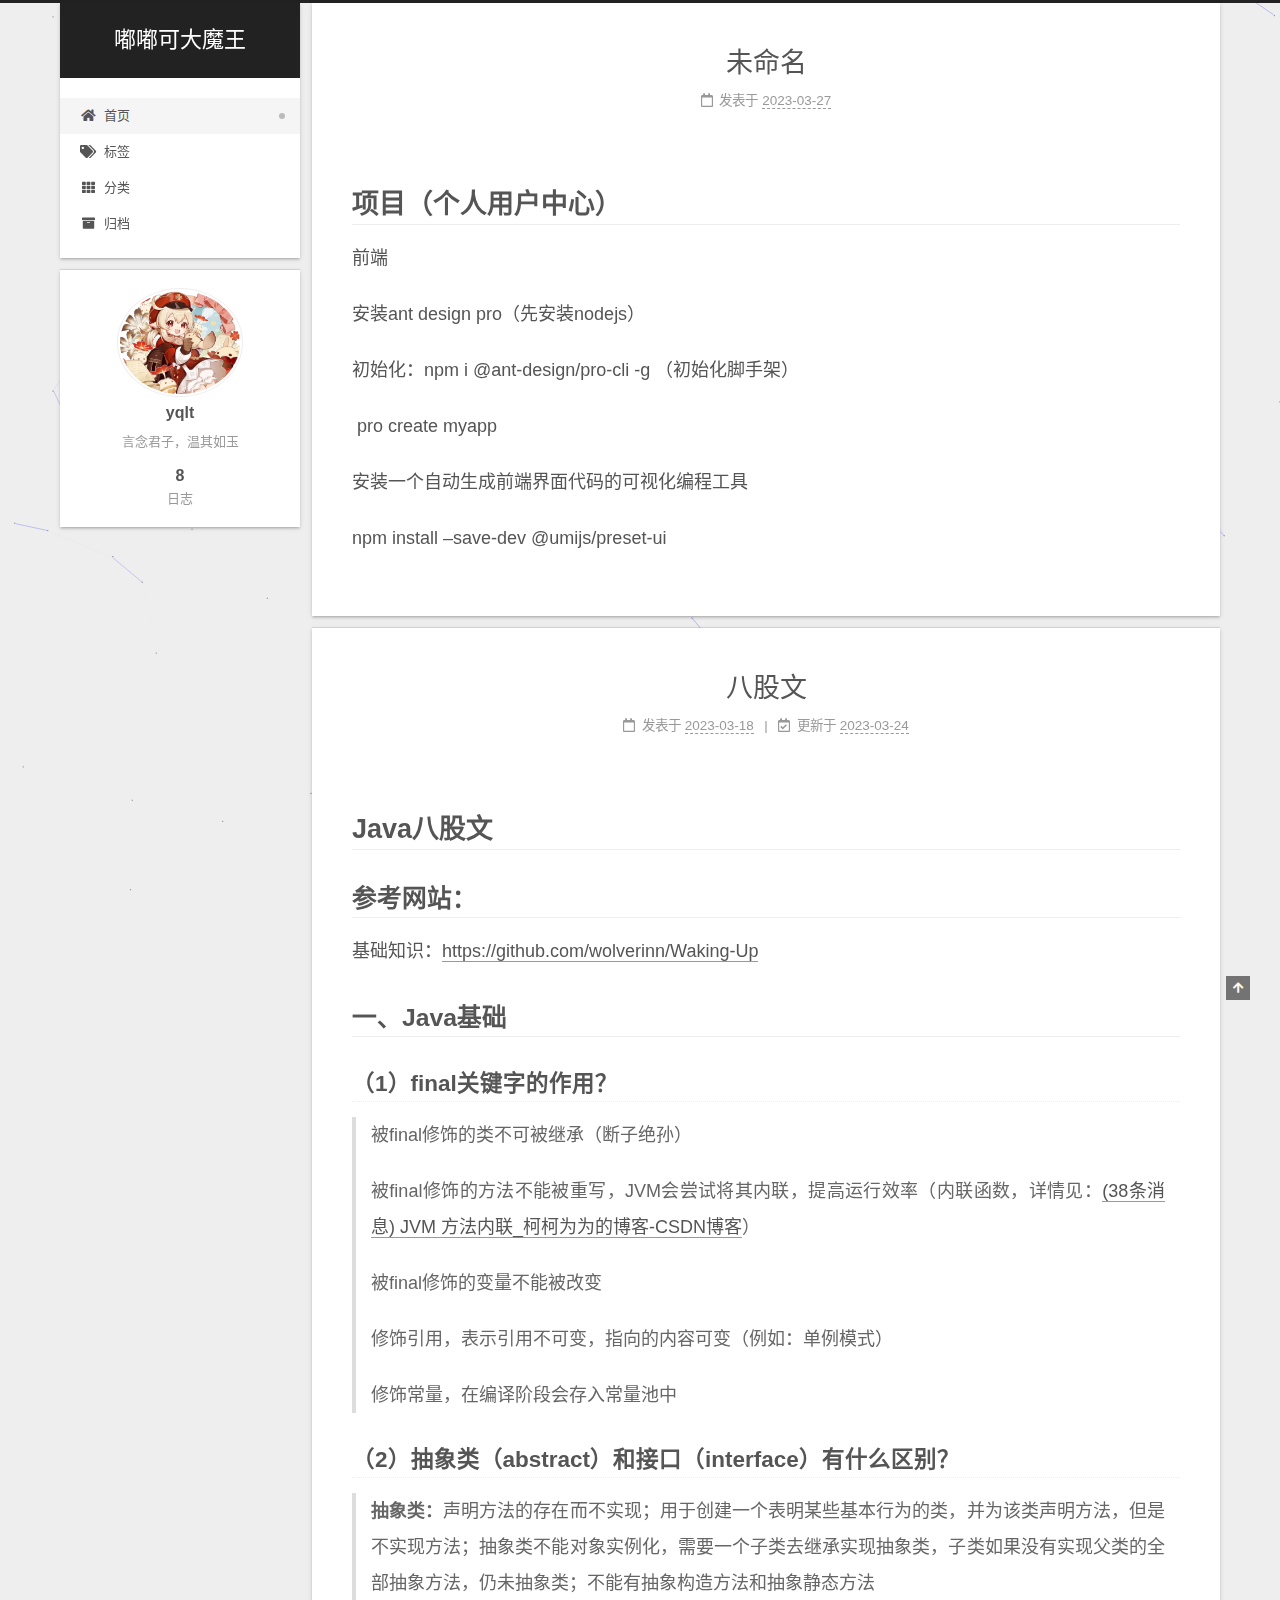
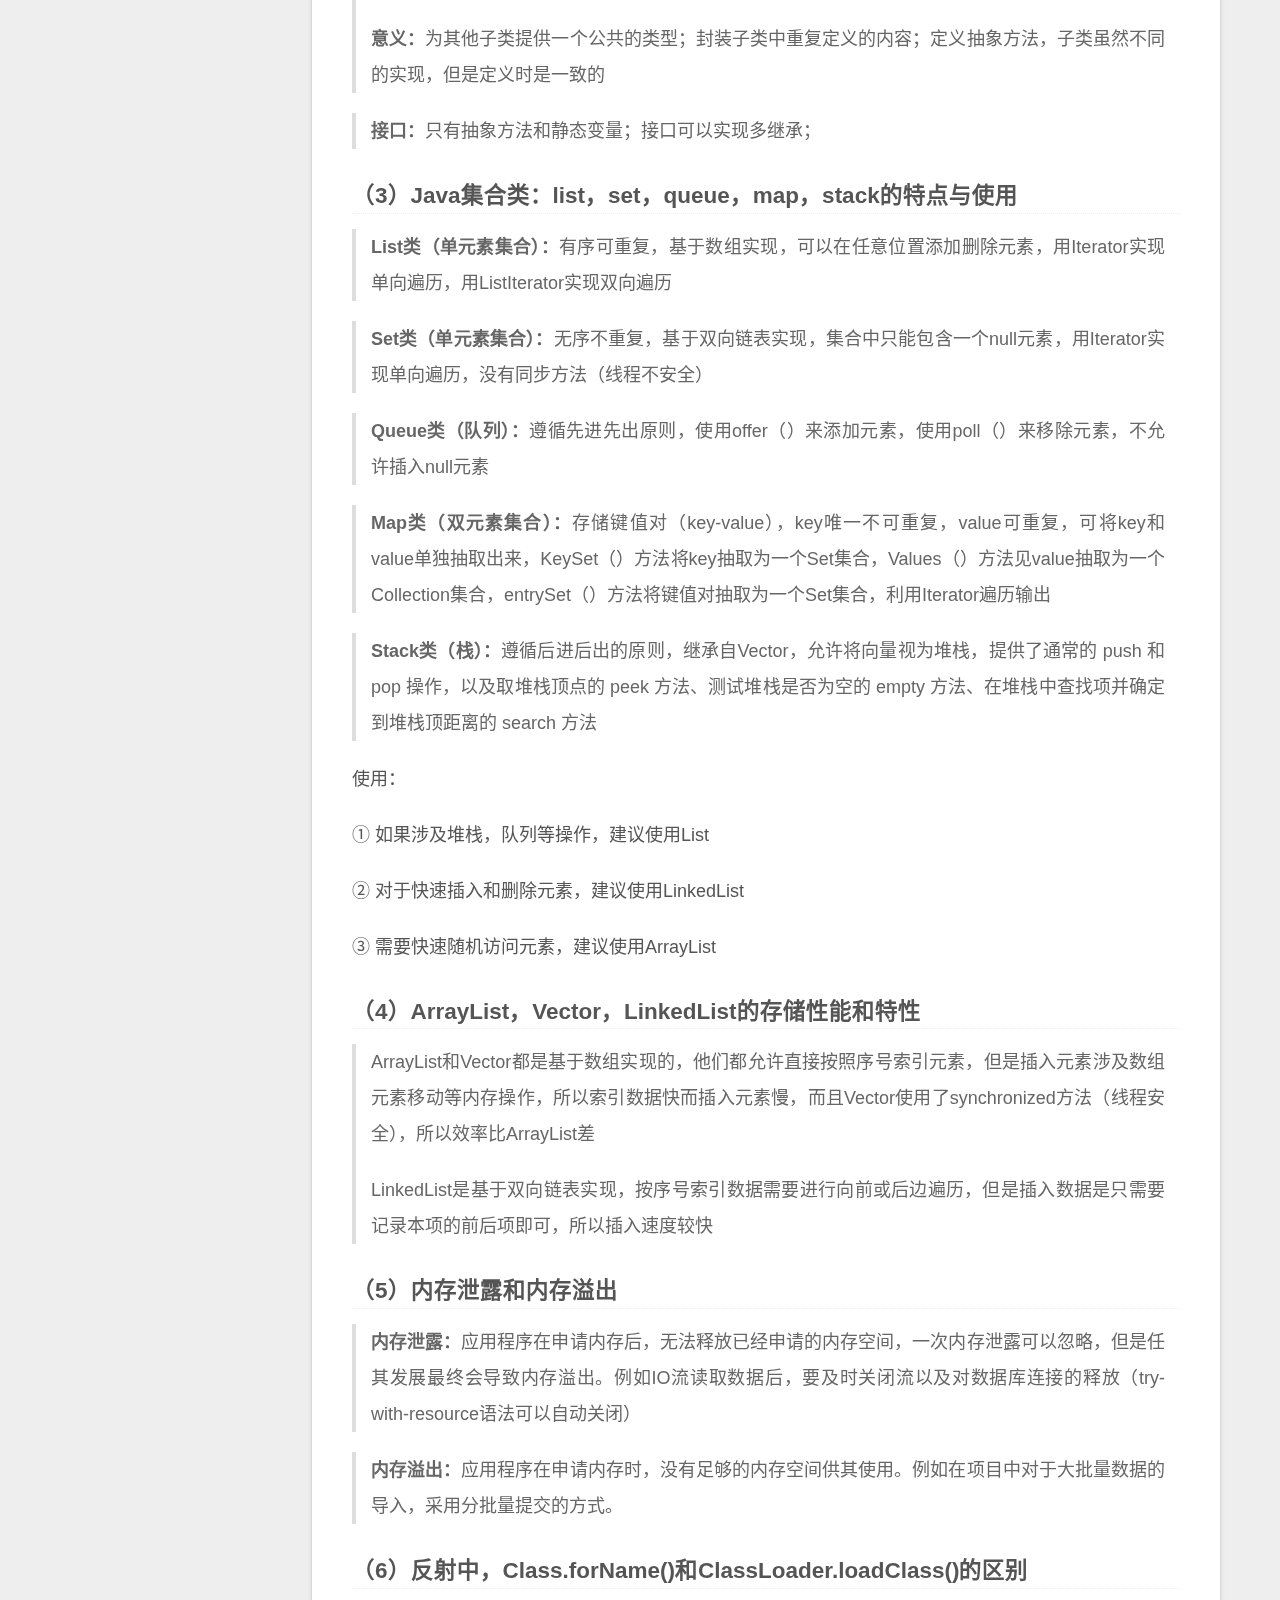
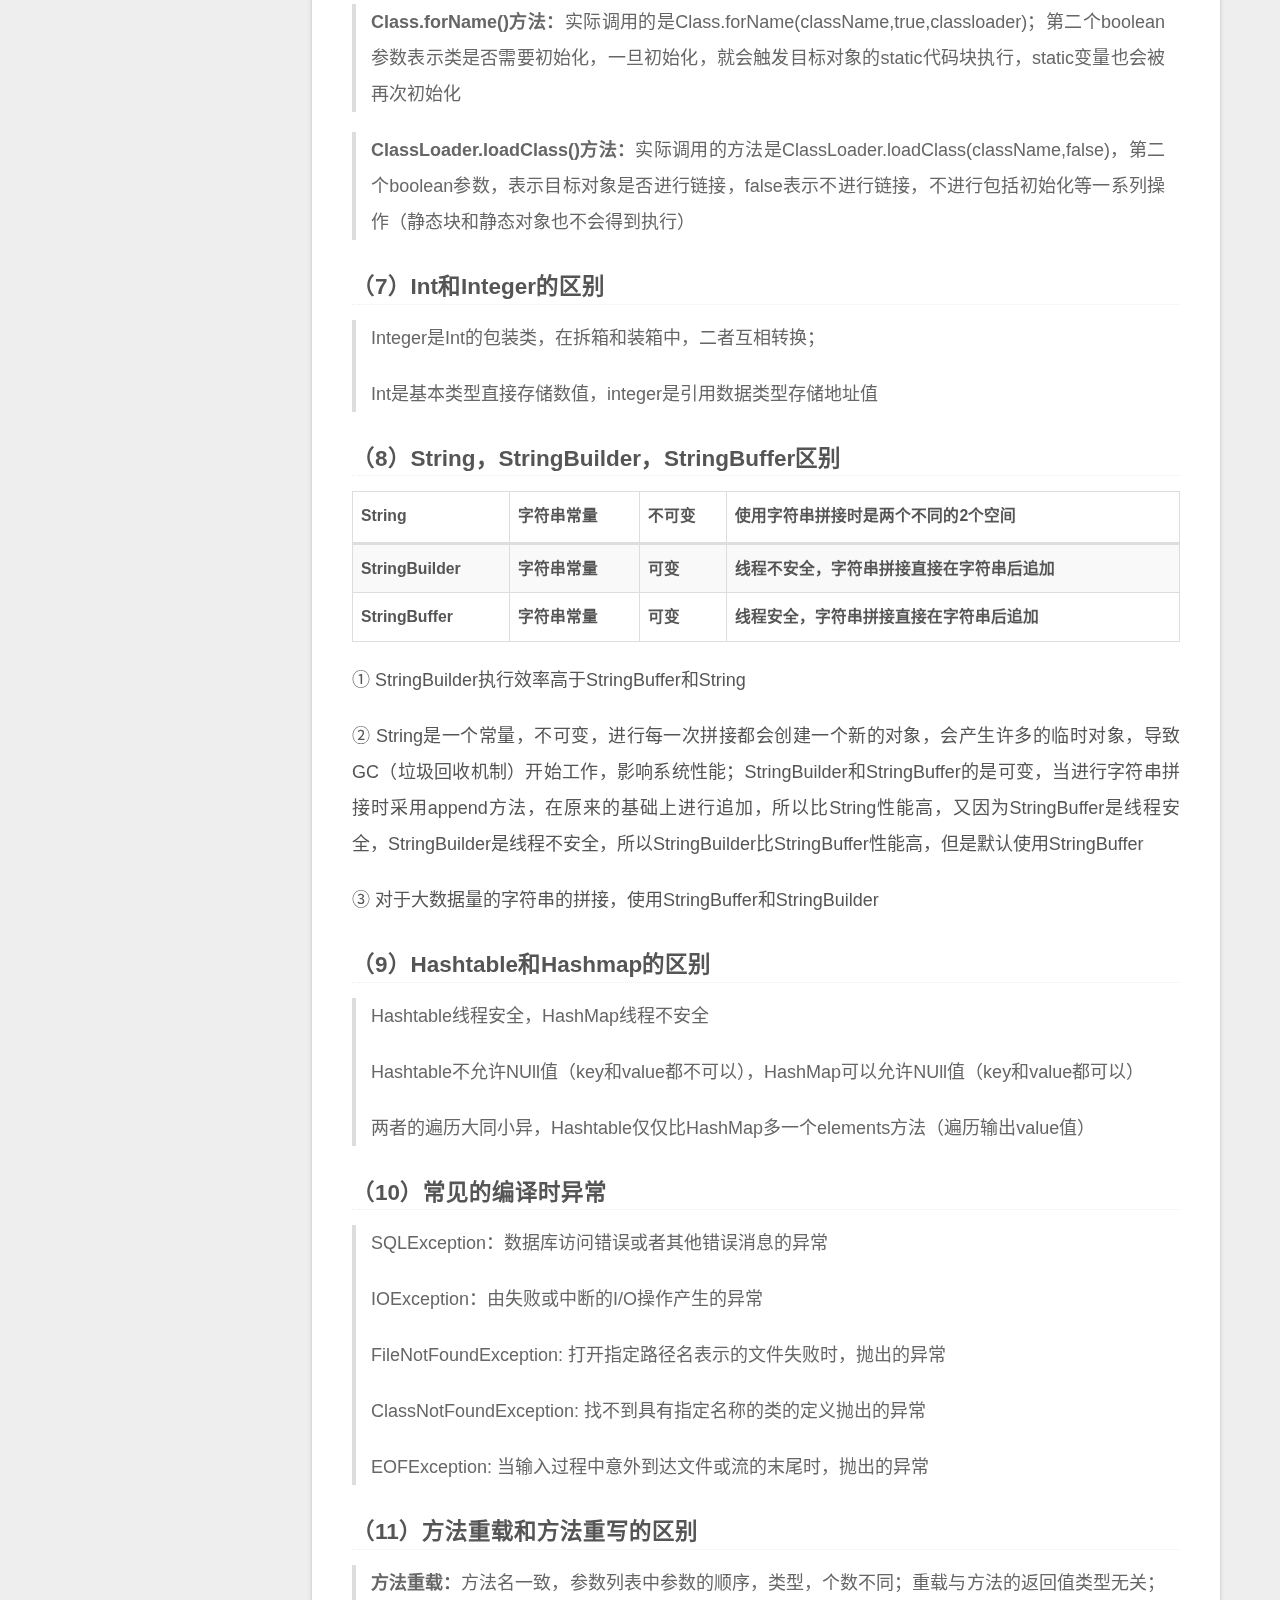
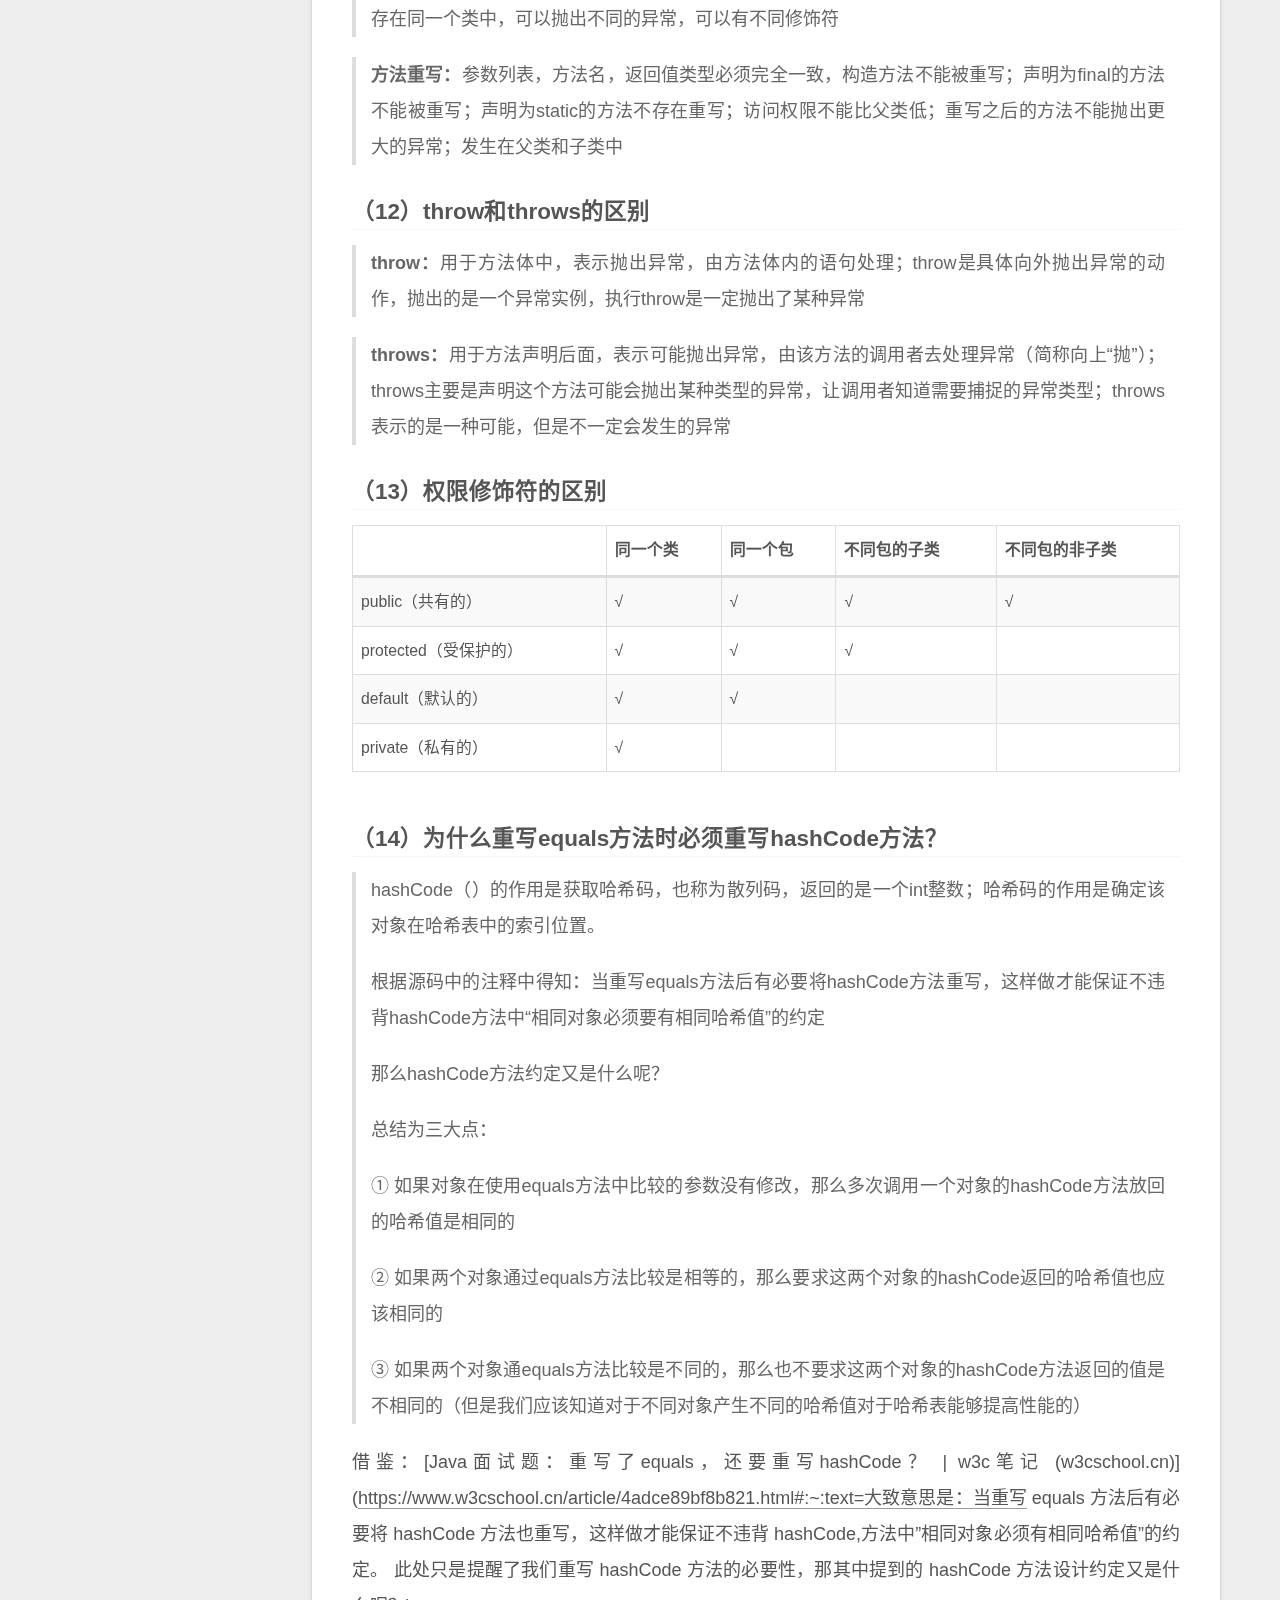
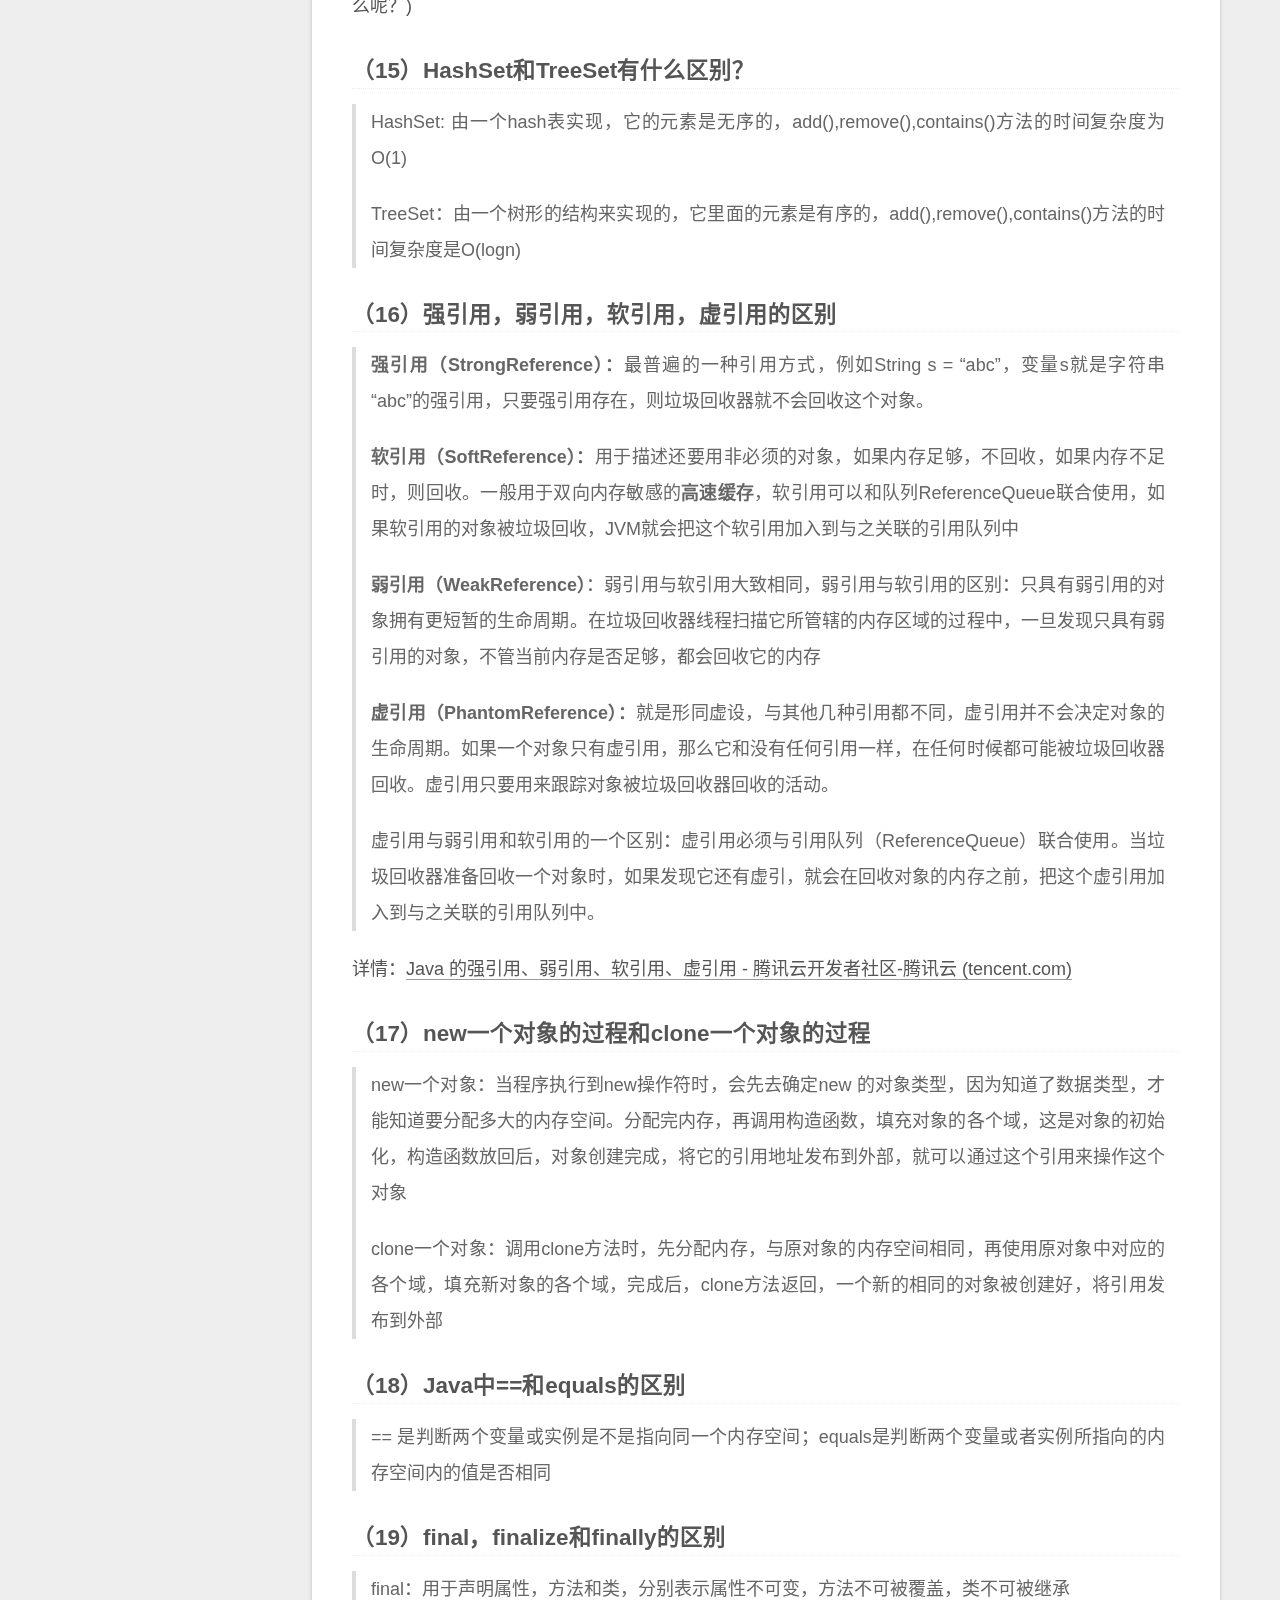
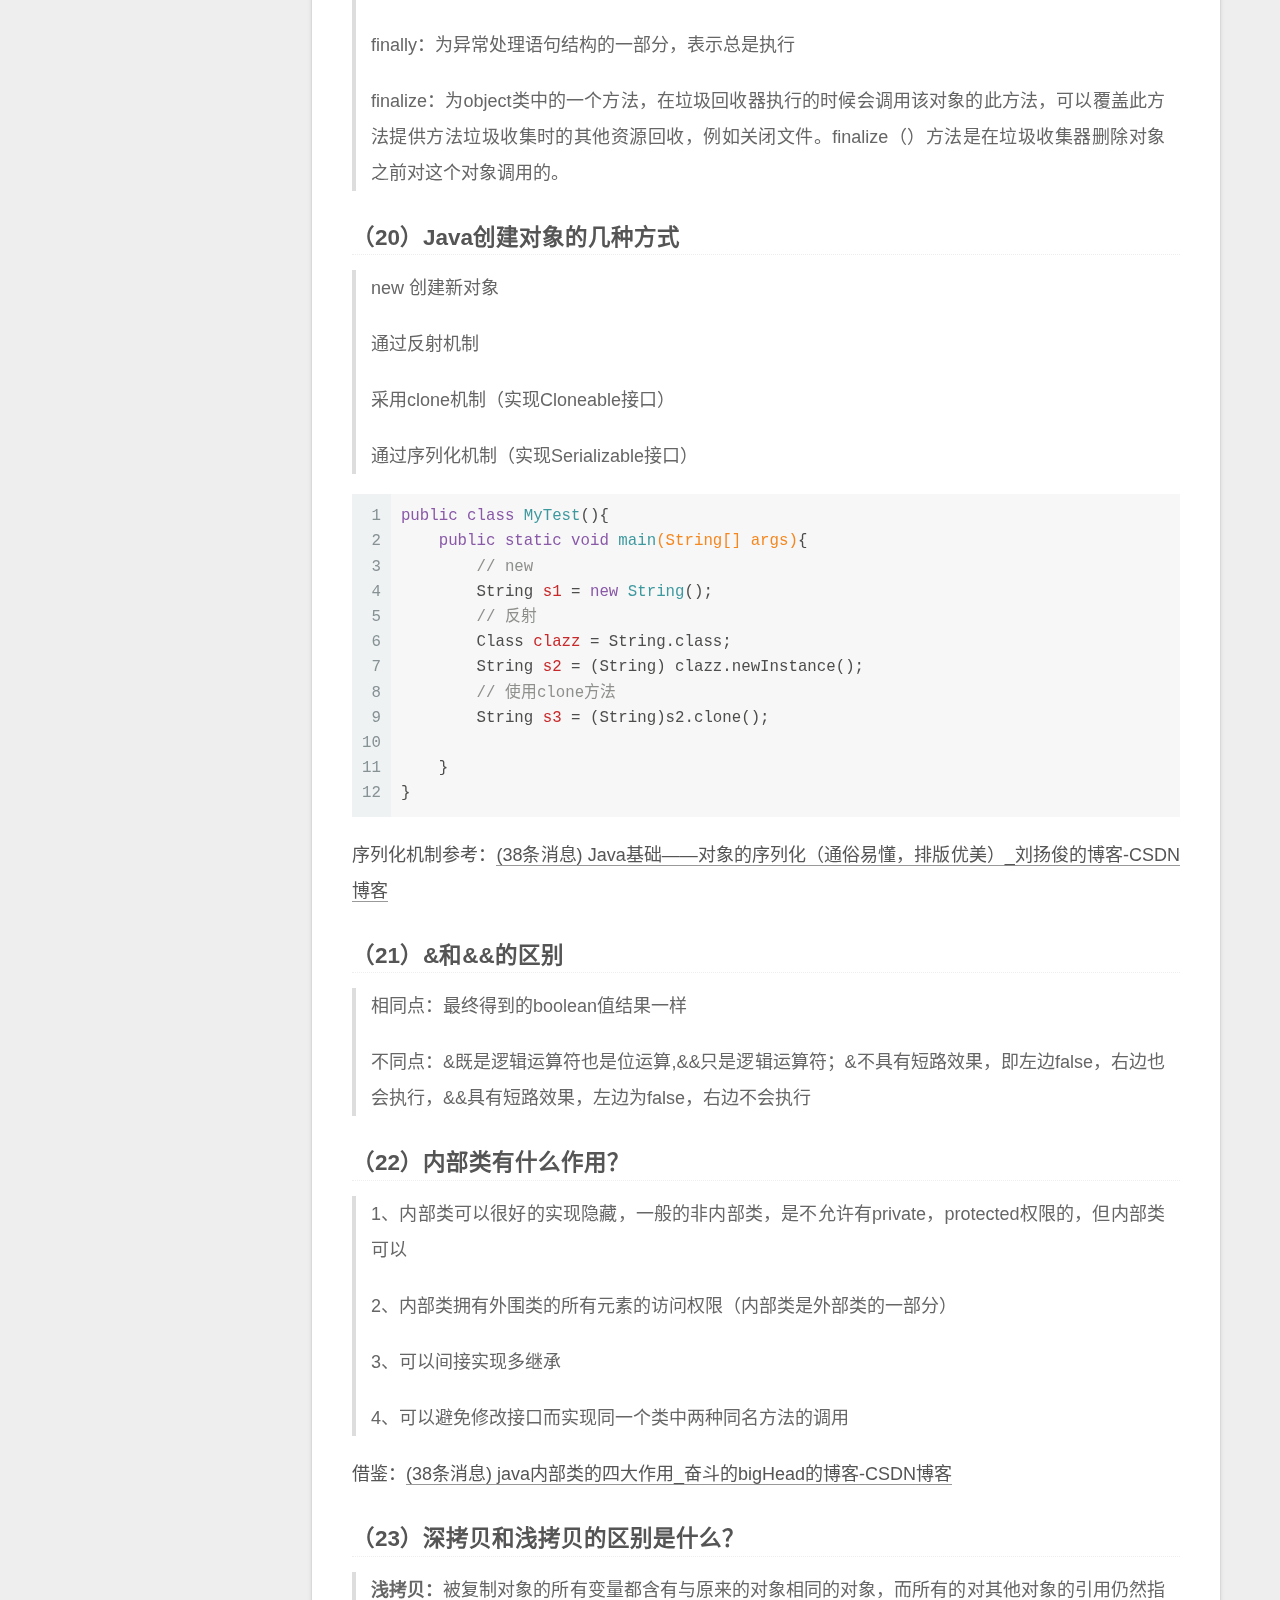
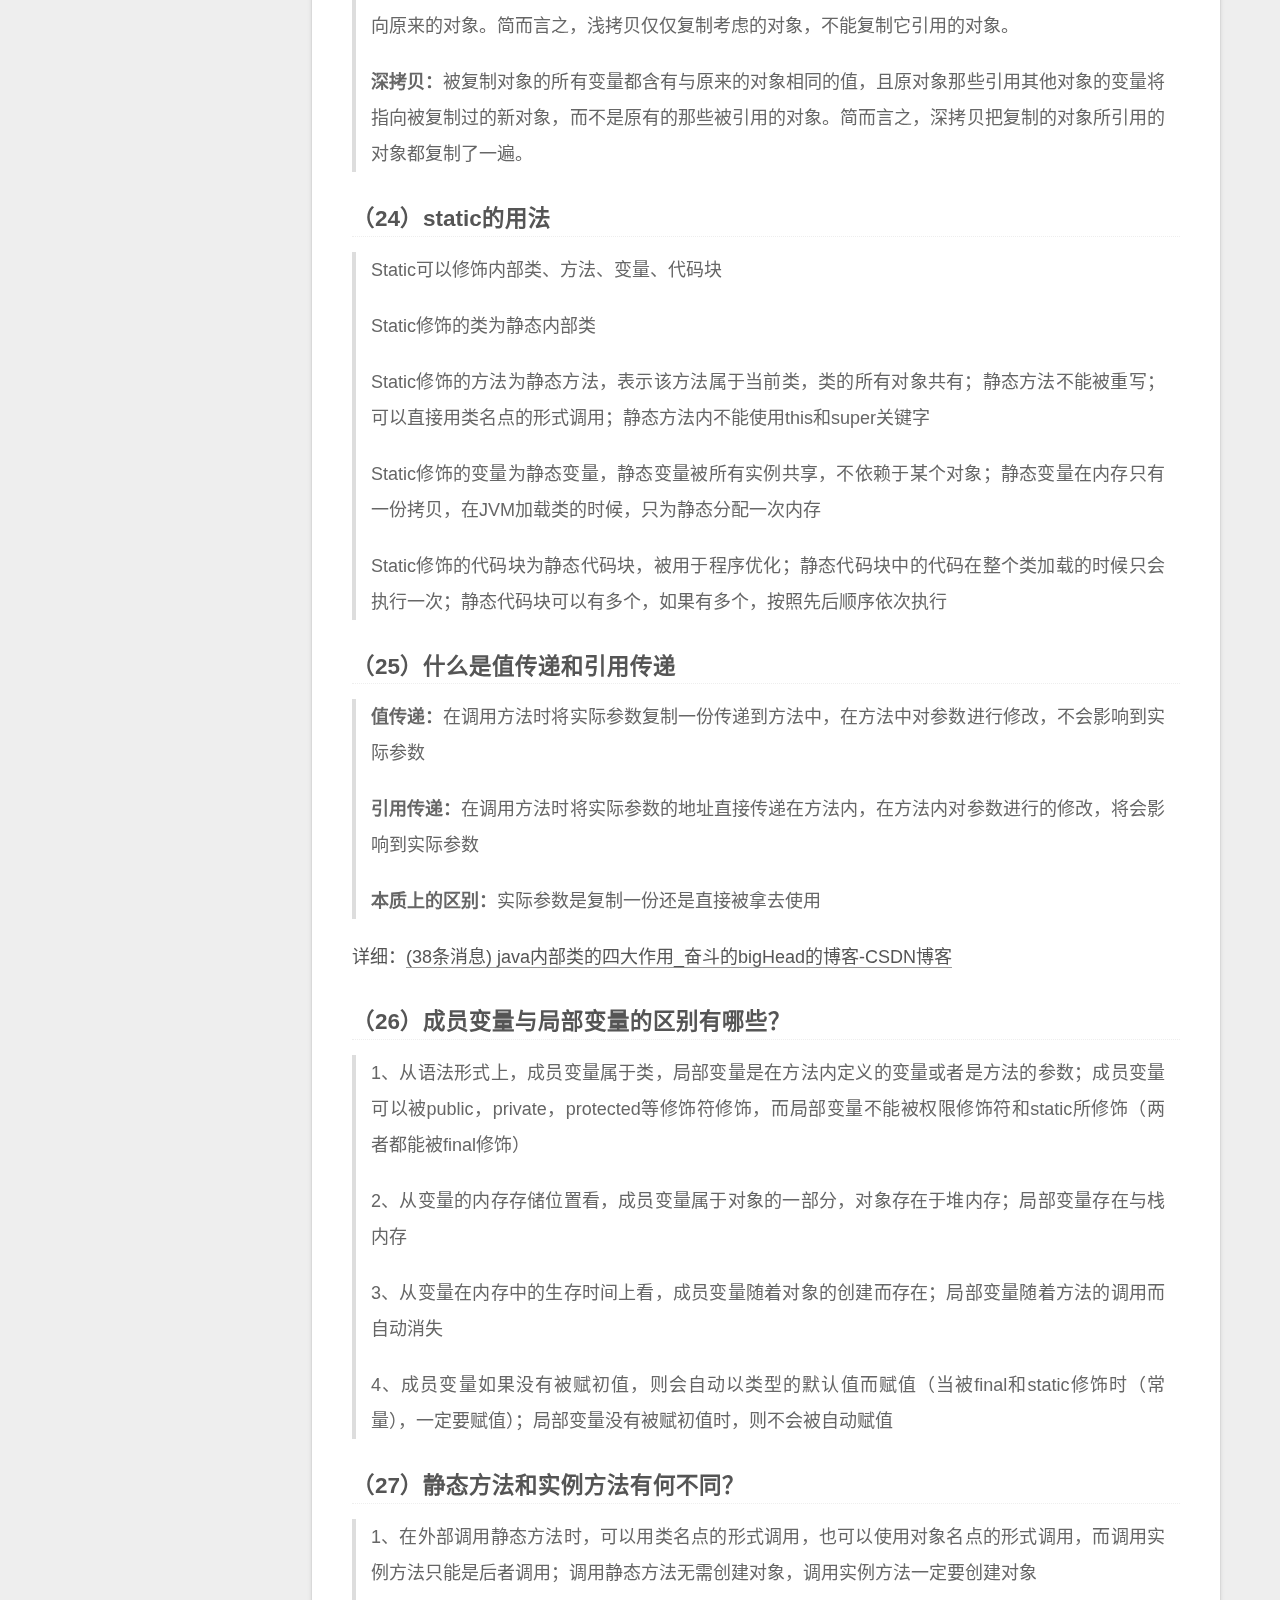
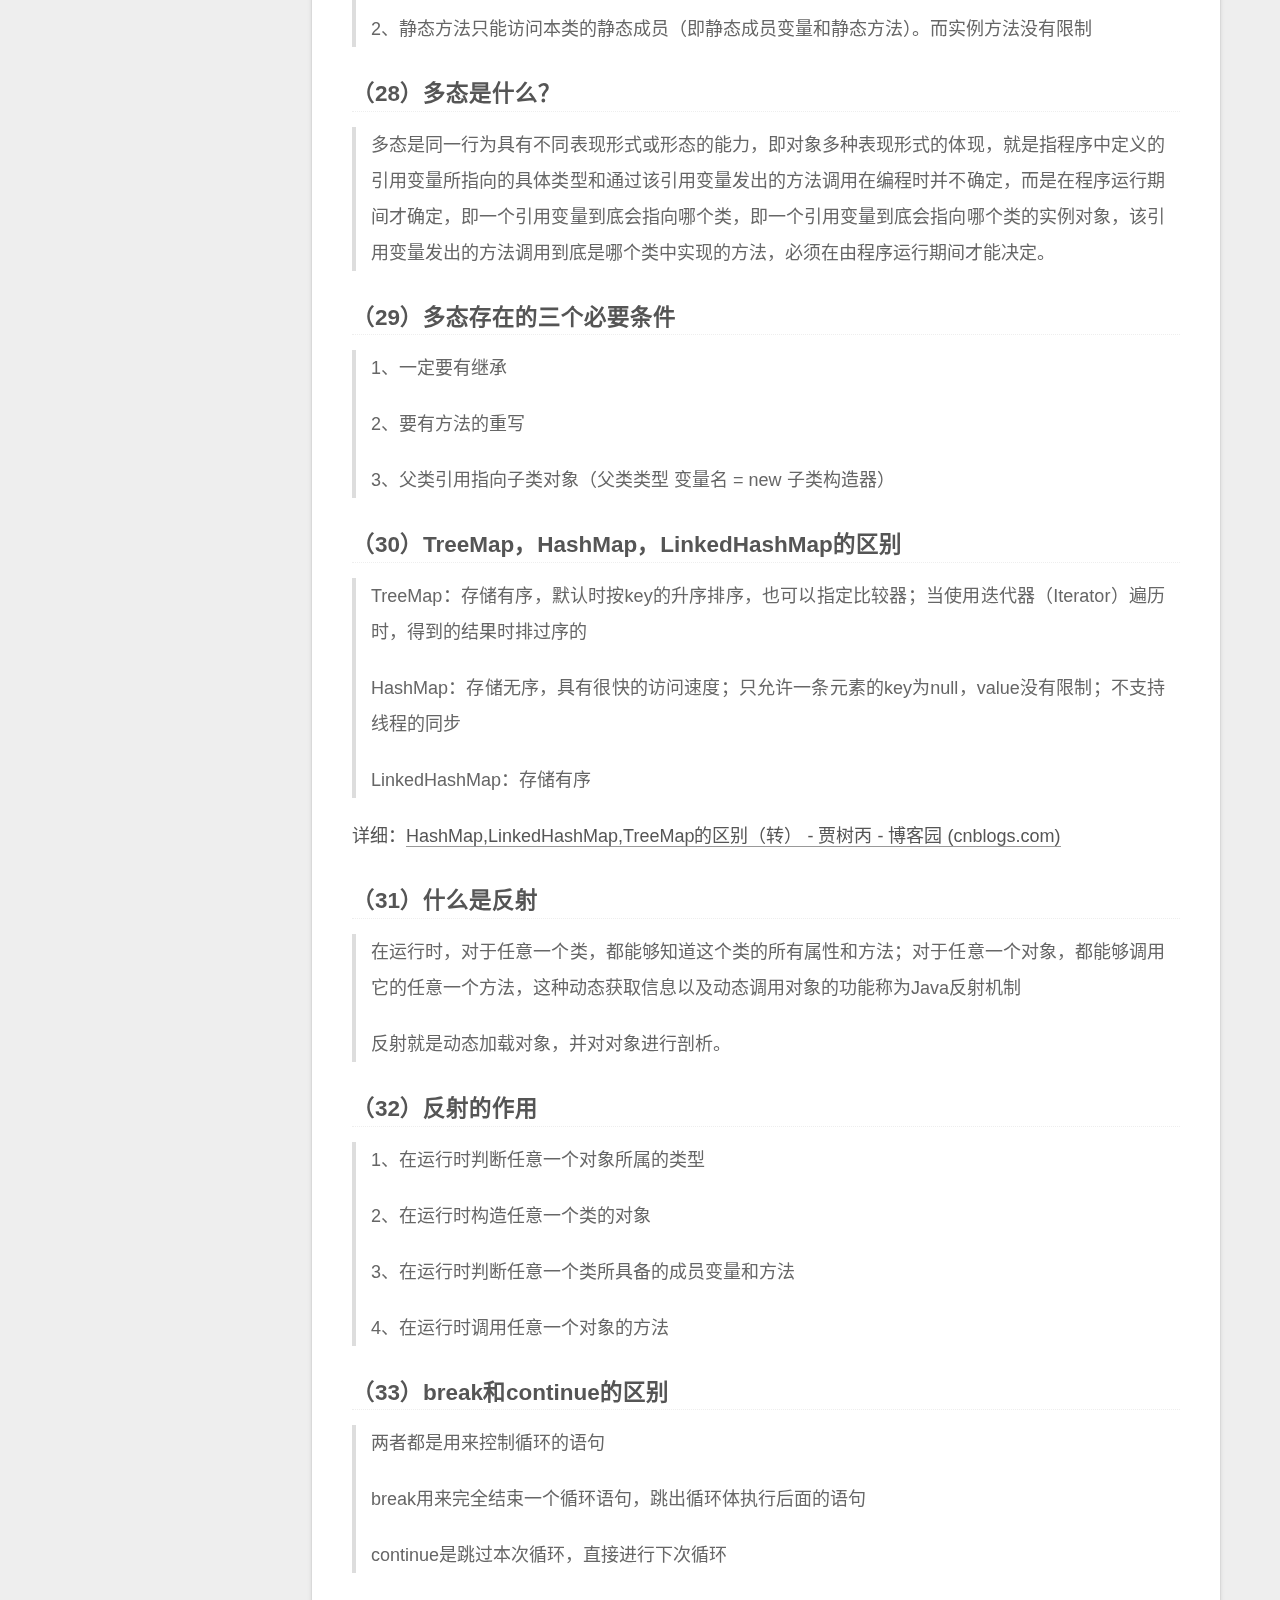
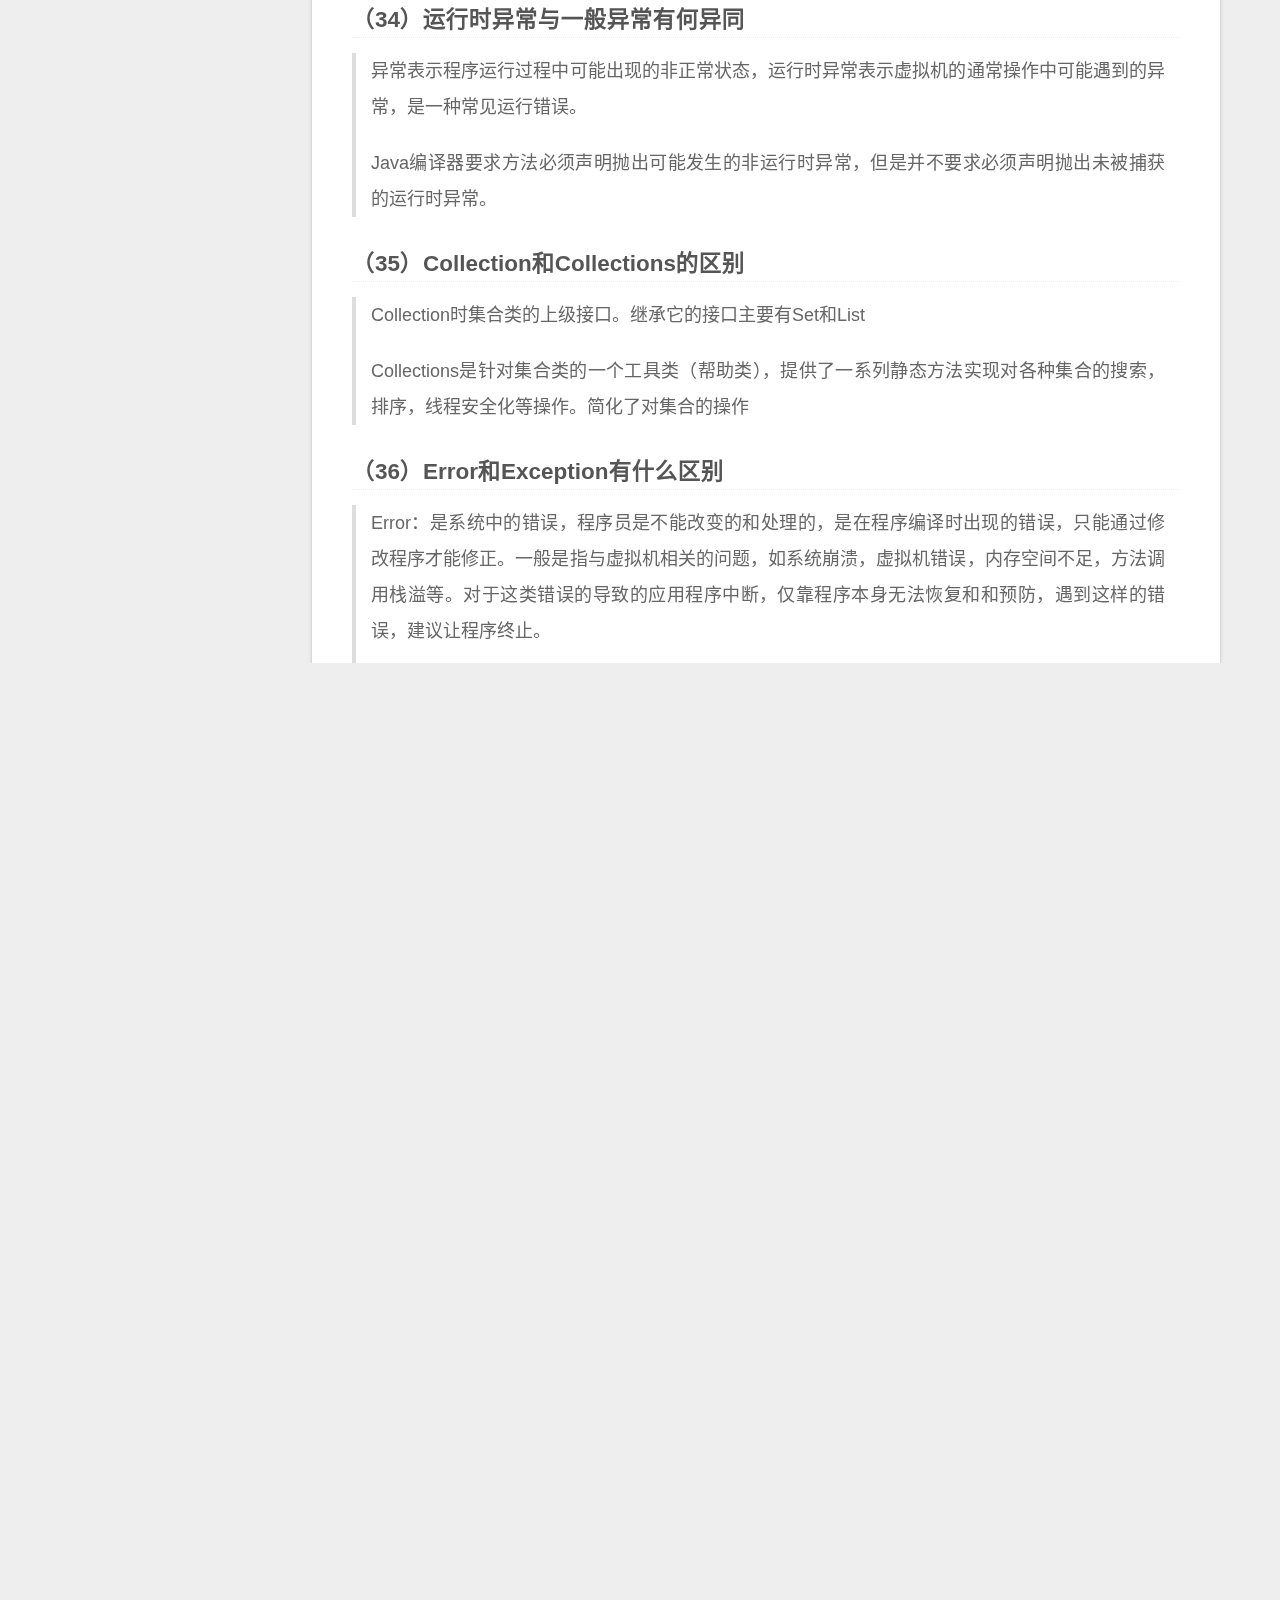
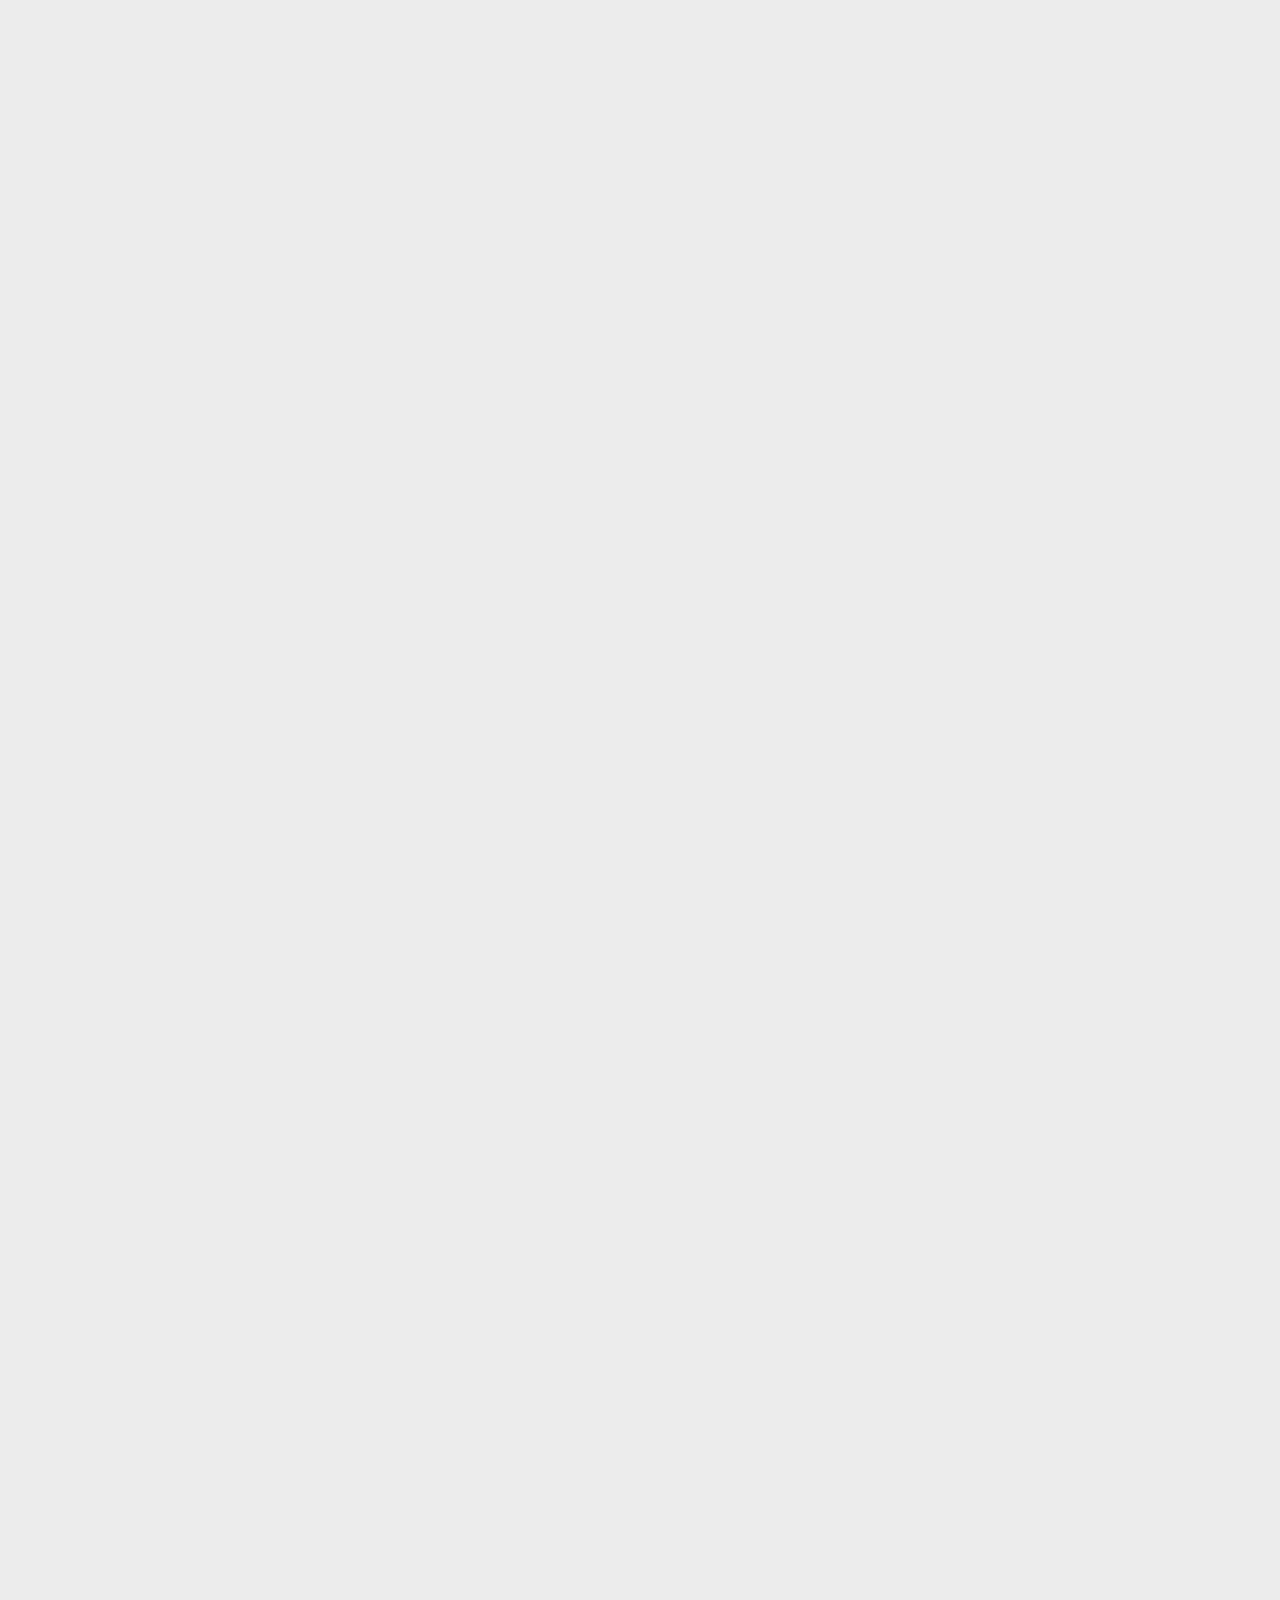
==== index.html @ c785d3ec "Site updated: 2023-03-28 21:02:13" ====
<!DOCTYPE html>
<html lang="zh-CN">
<head>
  <meta charset="UTF-8">
<meta name="viewport" content="width=device-width, initial-scale=1, maximum-scale=2">
<meta name="theme-color" content="#222">
<meta name="generator" content="Hexo 6.3.0">
  <link rel="apple-touch-icon" sizes="180x180" href="/images/apple-touch-icon-next.png">
  <link rel="icon" type="image/png" sizes="32x32" href="/images/favicon-32x32-next.png">
  <link rel="icon" type="image/png" sizes="16x16" href="/images/favicon-16x16-next.png">
  <link rel="mask-icon" href="/images/logo.svg" color="#222">

<link rel="stylesheet" href="/css/main.css">


<link rel="stylesheet" href="/lib/font-awesome/css/all.min.css">

<script id="hexo-configurations">
    var NexT = window.NexT || {};
    var CONFIG = {"hostname":"example.com","root":"/","scheme":"Gemini","version":"7.8.0","exturl":false,"sidebar":{"position":"left","display":"post","padding":18,"offset":12,"onmobile":false},"copycode":{"enable":false,"show_result":false,"style":null},"back2top":{"enable":true,"sidebar":false,"scrollpercent":false},"bookmark":{"enable":false,"color":"#222","save":"auto"},"fancybox":false,"mediumzoom":false,"lazyload":false,"pangu":false,"comments":{"style":"tabs","active":null,"storage":true,"lazyload":false,"nav":null},"algolia":{"hits":{"per_page":10},"labels":{"input_placeholder":"Search for Posts","hits_empty":"We didn't find any results for the search: ${query}","hits_stats":"${hits} results found in ${time} ms"}},"localsearch":{"enable":false,"trigger":"auto","top_n_per_article":1,"unescape":false,"preload":false},"motion":{"enable":true,"async":false,"transition":{"post_block":"fadeIn","post_header":"slideDownIn","post_body":"slideDownIn","coll_header":"slideLeftIn","sidebar":"slideUpIn"}}};
  </script>

  <meta name="description" content="言念君子，温其如玉">
<meta property="og:type" content="website">
<meta property="og:title" content="嘟嘟可大魔王">
<meta property="og:url" content="http://example.com/index.html">
<meta property="og:site_name" content="嘟嘟可大魔王">
<meta property="og:description" content="言念君子，温其如玉">
<meta property="og:locale" content="zh_CN">
<meta property="article:author" content="yqlt">
<meta name="twitter:card" content="summary">

<link rel="canonical" href="http://example.com/">


<script id="page-configurations">
  // https://hexo.io/docs/variables.html
  CONFIG.page = {
    sidebar: "",
    isHome : true,
    isPost : false,
    lang   : 'zh-CN'
  };
</script>

  <title>嘟嘟可大魔王</title>
  






  <noscript>
  <style>
  .use-motion .brand,
  .use-motion .menu-item,
  .sidebar-inner,
  .use-motion .post-block,
  .use-motion .pagination,
  .use-motion .comments,
  .use-motion .post-header,
  .use-motion .post-body,
  .use-motion .collection-header { opacity: initial; }

  .use-motion .site-title,
  .use-motion .site-subtitle {
    opacity: initial;
    top: initial;
  }

  .use-motion .logo-line-before i { left: initial; }
  .use-motion .logo-line-after i { right: initial; }
  </style>
</noscript>

  
  
</head>

<body itemscope itemtype="http://schema.org/WebPage">
  <div class="container use-motion">
    <div class="headband"></div>

    <header class="header" itemscope itemtype="http://schema.org/WPHeader">
      <div class="header-inner"><div class="site-brand-container">
  <div class="site-nav-toggle">
    <div class="toggle" aria-label="切换导航栏">
      <span class="toggle-line toggle-line-first"></span>
      <span class="toggle-line toggle-line-middle"></span>
      <span class="toggle-line toggle-line-last"></span>
    </div>
  </div>

  <div class="site-meta">

    <a href="/" class="brand" rel="start">
      <span class="logo-line-before"><i></i></span>
      <h1 class="site-title">嘟嘟可大魔王</h1>
      <span class="logo-line-after"><i></i></span>
    </a>
  </div>

  <div class="site-nav-right">
    <div class="toggle popup-trigger">
    </div>
  </div>
</div>




<nav class="site-nav">
  <ul id="menu" class="main-menu menu">
        <li class="menu-item menu-item-home">

    <a href="/" rel="section"><i class="fa fa-home fa-fw"></i>首页</a>

  </li>
        <li class="menu-item menu-item-tags">

    <a href="/tags/" rel="section"><i class="fa fa-tags fa-fw"></i>标签</a>

  </li>
        <li class="menu-item menu-item-categories">

    <a href="/categories/" rel="section"><i class="fa fa-th fa-fw"></i>分类</a>

  </li>
        <li class="menu-item menu-item-archives">

    <a href="/archives/" rel="section"><i class="fa fa-archive fa-fw"></i>归档</a>

  </li>
  </ul>
</nav>




</div>
    </header>

    
  <div class="back-to-top">
    <i class="fa fa-arrow-up"></i>
    <span>0%</span>
  </div>


    <main class="main">
      <div class="main-inner">
        <div class="content-wrap">
          

          <div class="content index posts-expand">
            
      
  
  
  <article itemscope itemtype="http://schema.org/Article" class="post-block" lang="zh-CN">
    <link itemprop="mainEntityOfPage" href="http://example.com/2023/03/27/%E9%A1%B9%E7%9B%AE%EF%BC%88%E4%B8%AA%E4%BA%BA%E7%94%A8%E6%88%B7%E4%B8%AD%E5%BF%83%EF%BC%89/">

    <span hidden itemprop="author" itemscope itemtype="http://schema.org/Person">
      <meta itemprop="image" content="/images/avatar.png">
      <meta itemprop="name" content="yqlt">
      <meta itemprop="description" content="言念君子，温其如玉">
    </span>

    <span hidden itemprop="publisher" itemscope itemtype="http://schema.org/Organization">
      <meta itemprop="name" content="嘟嘟可大魔王">
    </span>
      <header class="post-header">
        <h2 class="post-title" itemprop="name headline">
          
            <a href="/2023/03/27/%E9%A1%B9%E7%9B%AE%EF%BC%88%E4%B8%AA%E4%BA%BA%E7%94%A8%E6%88%B7%E4%B8%AD%E5%BF%83%EF%BC%89/" class="post-title-link" itemprop="url">未命名</a>
        </h2>

        <div class="post-meta">
            <span class="post-meta-item">
              <span class="post-meta-item-icon">
                <i class="far fa-calendar"></i>
              </span>
              <span class="post-meta-item-text">发表于</span>

              <time title="创建时间：2023-03-27 20:12:07" itemprop="dateCreated datePublished" datetime="2023-03-27T20:12:07+08:00">2023-03-27</time>
            </span>

          

        </div>
      </header>

    
    
    
    <div class="post-body" itemprop="articleBody">

      
          <h1 id="项目（个人用户中心）"><a href="#项目（个人用户中心）" class="headerlink" title="项目（个人用户中心）"></a>项目（个人用户中心）</h1><p>前端</p>
<p>安装ant design pro（先安装nodejs）</p>
<p>初始化：npm i @ant-design&#x2F;pro-cli -g  （初始化脚手架）</p>
<p>​				pro create myapp</p>
<p>安装一个自动生成前端界面代码的可视化编程工具</p>
<p>npm install –save-dev @umijs&#x2F;preset-ui</p>

      
    </div>

    
    
    
      <footer class="post-footer">
        <div class="post-eof"></div>
      </footer>
  </article>
  
  
  

      
  
  
  <article itemscope itemtype="http://schema.org/Article" class="post-block" lang="zh-CN">
    <link itemprop="mainEntityOfPage" href="http://example.com/2023/03/18/Java%E5%85%AB%E8%82%A1%E6%96%87/">

    <span hidden itemprop="author" itemscope itemtype="http://schema.org/Person">
      <meta itemprop="image" content="/images/avatar.png">
      <meta itemprop="name" content="yqlt">
      <meta itemprop="description" content="言念君子，温其如玉">
    </span>

    <span hidden itemprop="publisher" itemscope itemtype="http://schema.org/Organization">
      <meta itemprop="name" content="嘟嘟可大魔王">
    </span>
      <header class="post-header">
        <h2 class="post-title" itemprop="name headline">
          
            <a href="/2023/03/18/Java%E5%85%AB%E8%82%A1%E6%96%87/" class="post-title-link" itemprop="url">八股文</a>
        </h2>

        <div class="post-meta">
            <span class="post-meta-item">
              <span class="post-meta-item-icon">
                <i class="far fa-calendar"></i>
              </span>
              <span class="post-meta-item-text">发表于</span>

              <time title="创建时间：2023-03-18 19:53:09" itemprop="dateCreated datePublished" datetime="2023-03-18T19:53:09+08:00">2023-03-18</time>
            </span>
              <span class="post-meta-item">
                <span class="post-meta-item-icon">
                  <i class="far fa-calendar-check"></i>
                </span>
                <span class="post-meta-item-text">更新于</span>
                <time title="修改时间：2023-03-24 08:56:56" itemprop="dateModified" datetime="2023-03-24T08:56:56+08:00">2023-03-24</time>
              </span>

          

        </div>
      </header>

    
    
    
    <div class="post-body" itemprop="articleBody">

      
          <h1 id="Java八股文"><a href="#Java八股文" class="headerlink" title="Java八股文"></a>Java八股文</h1><h2 id="参考网站："><a href="#参考网站：" class="headerlink" title="参考网站："></a>参考网站：</h2><p>基础知识：<a target="_blank" rel="noopener" href="https://github.com/wolverinn/Waking-Up">https://github.com/wolverinn/Waking-Up</a></p>
<h2 id="一、Java基础"><a href="#一、Java基础" class="headerlink" title="一、Java基础"></a>一、Java基础</h2><h3 id="（1）final关键字的作用？"><a href="#（1）final关键字的作用？" class="headerlink" title="（1）final关键字的作用？"></a>（1）final关键字的作用？</h3><blockquote>
<p>被final修饰的类不可被继承（断子绝孙）</p>
<p>被final修饰的方法不能被重写，JVM会尝试将其内联，提高运行效率（内联函数，详情见：<a target="_blank" rel="noopener" href="https://blog.csdn.net/ke_weiquan/article/details/51946174">(38条消息) JVM 方法内联_柯柯为为的博客-CSDN博客</a>）</p>
<p>被final修饰的变量不能被改变</p>
<p>修饰引用，表示引用不可变，指向的内容可变（例如：单例模式）</p>
<p>修饰常量，在编译阶段会存入常量池中</p>
</blockquote>
<h3 id="（2）抽象类（abstract）和接口（interface）有什么区别？"><a href="#（2）抽象类（abstract）和接口（interface）有什么区别？" class="headerlink" title="（2）抽象类（abstract）和接口（interface）有什么区别？"></a>（2）抽象类（abstract）和接口（interface）有什么区别？</h3><blockquote>
<p><strong>抽象类：</strong>声明方法的存在而不实现；用于创建一个表明某些基本行为的类，并为该类声明方法，但是不实现方法；抽象类不能对象实例化，需要一个子类去继承实现抽象类，子类如果没有实现父类的全部抽象方法，仍未抽象类；不能有抽象构造方法和抽象静态方法</p>
<p><strong>意义：</strong>为其他子类提供一个公共的类型；封装子类中重复定义的内容；定义抽象方法，子类虽然不同的实现，但是定义时是一致的</p>
</blockquote>
<blockquote>
<p><strong>接口：</strong>只有抽象方法和静态变量；接口可以实现多继承；</p>
</blockquote>
<h3 id="（3）Java集合类：list，set，queue，map，stack的特点与使用"><a href="#（3）Java集合类：list，set，queue，map，stack的特点与使用" class="headerlink" title="（3）Java集合类：list，set，queue，map，stack的特点与使用"></a>（3）Java集合类：list，set，queue，map，stack的特点与使用</h3><blockquote>
<p><strong>List类（单元素集合）：</strong>有序可重复，基于数组实现，可以在任意位置添加删除元素，用Iterator实现单向遍历，用ListIterator实现双向遍历</p>
</blockquote>
<blockquote>
<p><strong>Set类（单元素集合）：</strong>无序不重复，基于双向链表实现，集合中只能包含一个null元素，用Iterator实现单向遍历，没有同步方法（线程不安全）</p>
</blockquote>
<blockquote>
<p><strong>Queue类（队列）：</strong>遵循先进先出原则，使用offer（）来添加元素，使用poll（）来移除元素，不允许插入null元素</p>
</blockquote>
<blockquote>
<p><strong>Map类（双元素集合）：</strong>存储键值对（key-value），key唯一不可重复，value可重复，可将key和value单独抽取出来，KeySet（）方法将key抽取为一个Set集合，Values（）方法见value抽取为一个Collection集合，entrySet（）方法将键值对抽取为一个Set集合，利用Iterator遍历输出</p>
</blockquote>
<blockquote>
<p><strong>Stack类（栈）：</strong>遵循后进后出的原则，继承自Vector，允许将向量视为堆栈，提供了通常的 push 和 pop 操作，以及取堆栈顶点的 peek 方法、测试堆栈是否为空的 empty 方法、在堆栈中查找项并确定到堆栈顶距离的 search 方法</p>
</blockquote>
<p>使用：</p>
<p>① 如果涉及堆栈，队列等操作，建议使用List</p>
<p>② 对于快速插入和删除元素，建议使用LinkedList</p>
<p>③ 需要快速随机访问元素，建议使用ArrayList</p>
<h3 id="（4）ArrayList，Vector，LinkedList的存储性能和特性"><a href="#（4）ArrayList，Vector，LinkedList的存储性能和特性" class="headerlink" title="（4）ArrayList，Vector，LinkedList的存储性能和特性"></a>（4）ArrayList，Vector，LinkedList的存储性能和特性</h3><blockquote>
<p>ArrayList和Vector都是基于数组实现的，他们都允许直接按照序号索引元素，但是插入元素涉及数组元素移动等内存操作，所以索引数据快而插入元素慢，而且Vector使用了synchronized方法（线程安全），所以效率比ArrayList差</p>
<p>LinkedList是基于双向链表实现，按序号索引数据需要进行向前或后边遍历，但是插入数据是只需要记录本项的前后项即可，所以插入速度较快</p>
</blockquote>
<h3 id="（5）内存泄露和内存溢出"><a href="#（5）内存泄露和内存溢出" class="headerlink" title="（5）内存泄露和内存溢出"></a>（5）内存泄露和内存溢出</h3><blockquote>
<p><strong>内存泄露：</strong>应用程序在申请内存后，无法释放已经申请的内存空间，一次内存泄露可以忽略，但是任其发展最终会导致内存溢出。例如IO流读取数据后，要及时关闭流以及对数据库连接的释放（try-with-resource语法可以自动关闭）</p>
</blockquote>
<blockquote>
<p><strong>内存溢出：</strong>应用程序在申请内存时，没有足够的内存空间供其使用。例如在项目中对于大批量数据的导入，采用分批量提交的方式。</p>
</blockquote>
<h3 id="（6）反射中，Class-forName-和ClassLoader-loadClass-的区别"><a href="#（6）反射中，Class-forName-和ClassLoader-loadClass-的区别" class="headerlink" title="（6）反射中，Class.forName()和ClassLoader.loadClass()的区别"></a>（6）反射中，Class.forName()和ClassLoader.loadClass()的区别</h3><blockquote>
<p><strong>Class.forName()方法：</strong>实际调用的是Class.forName(className,true,classloader)；第二个boolean参数表示类是否需要初始化，一旦初始化，就会触发目标对象的static代码块执行，static变量也会被再次初始化</p>
</blockquote>
<blockquote>
<p><strong>ClassLoader.loadClass()方法：</strong>实际调用的方法是ClassLoader.loadClass(className,false)，第二个boolean参数，表示目标对象是否进行链接，false表示不进行链接，不进行包括初始化等一系列操作（静态块和静态对象也不会得到执行）</p>
</blockquote>
<h3 id="（7）Int和Integer的区别"><a href="#（7）Int和Integer的区别" class="headerlink" title="（7）Int和Integer的区别"></a>（7）Int和Integer的区别</h3><blockquote>
<p>Integer是Int的包装类，在拆箱和装箱中，二者互相转换；</p>
<p>Int是基本类型直接存储数值，integer是引用数据类型存储地址值</p>
</blockquote>
<h3 id="（8）String，StringBuilder，StringBuffer区别"><a href="#（8）String，StringBuilder，StringBuffer区别" class="headerlink" title="（8）String，StringBuilder，StringBuffer区别"></a>（8）String，StringBuilder，StringBuffer区别</h3><table>
<thead>
<tr>
<th><strong>String</strong></th>
<th><strong>字符串常量</strong></th>
<th><strong>不可变</strong></th>
<th><strong>使用字符串拼接时是两个不同的2个空间</strong></th>
</tr>
</thead>
<tbody><tr>
<td><strong>StringBuilder</strong></td>
<td><strong>字符串常量</strong></td>
<td><strong>可变</strong></td>
<td><strong>线程不安全，字符串拼接直接在字符串后追加</strong></td>
</tr>
<tr>
<td><strong>StringBuffer</strong></td>
<td><strong>字符串常量</strong></td>
<td><strong>可变</strong></td>
<td><strong>线程安全，字符串拼接直接在字符串后追加</strong></td>
</tr>
</tbody></table>
<p>① StringBuilder执行效率高于StringBuffer和String</p>
<p>② String是一个常量，不可变，进行每一次拼接都会创建一个新的对象，会产生许多的临时对象，导致GC（垃圾回收机制）开始工作，影响系统性能；StringBuilder和StringBuffer的是可变，当进行字符串拼接时采用append方法，在原来的基础上进行追加，所以比String性能高，又因为StringBuffer是线程安全，StringBuilder是线程不安全，所以StringBuilder比StringBuffer性能高，但是默认使用StringBuffer</p>
<p>③ 对于大数据量的字符串的拼接，使用StringBuffer和StringBuilder</p>
<h3 id="（9）Hashtable和Hashmap的区别"><a href="#（9）Hashtable和Hashmap的区别" class="headerlink" title="（9）Hashtable和Hashmap的区别"></a>（9）Hashtable和Hashmap的区别</h3><blockquote>
<p>Hashtable线程安全，HashMap线程不安全</p>
<p>Hashtable不允许NUll值（key和value都不可以），HashMap可以允许NUll值（key和value都可以）</p>
<p>两者的遍历大同小异，Hashtable仅仅比HashMap多一个elements方法（遍历输出value值）</p>
</blockquote>
<h3 id="（10）常见的编译时异常"><a href="#（10）常见的编译时异常" class="headerlink" title="（10）常见的编译时异常"></a>（10）常见的编译时异常</h3><blockquote>
<p>SQLException：数据库访问错误或者其他错误消息的异常</p>
<p>IOException：由失败或中断的I&#x2F;O操作产生的异常</p>
<p>FileNotFoundException:  打开指定路径名表示的文件失败时，抛出的异常</p>
<p>ClassNotFoundException:  找不到具有指定名称的类的定义抛出的异常</p>
<p>EOFException:  当输入过程中意外到达文件或流的末尾时，抛出的异常</p>
</blockquote>
<h3 id="（11）方法重载和方法重写的区别"><a href="#（11）方法重载和方法重写的区别" class="headerlink" title="（11）方法重载和方法重写的区别"></a>（11）方法重载和方法重写的区别</h3><blockquote>
<p><strong>方法重载：</strong>方法名一致，参数列表中参数的顺序，类型，个数不同；重载与方法的返回值类型无关；存在同一个类中，可以抛出不同的异常，可以有不同修饰符</p>
</blockquote>
<blockquote>
<p><strong>方法重写：</strong>参数列表，方法名，返回值类型必须完全一致，构造方法不能被重写；声明为final的方法不能被重写；声明为static的方法不存在重写；访问权限不能比父类低；重写之后的方法不能抛出更大的异常；发生在父类和子类中</p>
</blockquote>
<h3 id="（12）throw和throws的区别"><a href="#（12）throw和throws的区别" class="headerlink" title="（12）throw和throws的区别"></a>（12）throw和throws的区别</h3><blockquote>
<p><strong>throw：</strong>用于方法体中，表示抛出异常，由方法体内的语句处理；throw是具体向外抛出异常的动作，抛出的是一个异常实例，执行throw是一定抛出了某种异常</p>
</blockquote>
<blockquote>
<p><strong>throws：</strong>用于方法声明后面，表示可能抛出异常，由该方法的调用者去处理异常（简称向上“抛”）；throws主要是声明这个方法可能会抛出某种类型的异常，让调用者知道需要捕捉的异常类型；throws表示的是一种可能，但是不一定会发生的异常</p>
</blockquote>
<h3 id="（13）权限修饰符的区别"><a href="#（13）权限修饰符的区别" class="headerlink" title="（13）权限修饰符的区别"></a>（13）权限修饰符的区别</h3><table>
<thead>
<tr>
<th></th>
<th>同一个类</th>
<th>同一个包</th>
<th>不同包的子类</th>
<th>不同包的非子类</th>
</tr>
</thead>
<tbody><tr>
<td>public（共有的）</td>
<td>√</td>
<td>√</td>
<td>√</td>
<td>√</td>
</tr>
<tr>
<td>protected（受保护的）</td>
<td>√</td>
<td>√</td>
<td>√</td>
<td></td>
</tr>
<tr>
<td>default（默认的）</td>
<td>√</td>
<td>√</td>
<td></td>
<td></td>
</tr>
<tr>
<td>private（私有的）</td>
<td>√</td>
<td></td>
<td></td>
<td></td>
</tr>
</tbody></table>
<h3 id="（14）为什么重写equals方法时必须重写hashCode方法？"><a href="#（14）为什么重写equals方法时必须重写hashCode方法？" class="headerlink" title="（14）为什么重写equals方法时必须重写hashCode方法？"></a>（14）为什么重写equals方法时必须重写hashCode方法？</h3><blockquote>
<p>hashCode（）的作用是获取哈希码，也称为散列码，返回的是一个int整数；哈希码的作用是确定该对象在哈希表中的索引位置。</p>
<p>根据源码中的注释中得知：当重写equals方法后有必要将hashCode方法重写，这样做才能保证不违背hashCode方法中“相同对象必须要有相同哈希值”的约定</p>
<p>那么hashCode方法约定又是什么呢？</p>
<p>总结为三大点：</p>
<p>① 如果对象在使用equals方法中比较的参数没有修改，那么多次调用一个对象的hashCode方法放回的哈希值是相同的</p>
<p>② 如果两个对象通过equals方法比较是相等的，那么要求这两个对象的hashCode返回的哈希值也应该相同的</p>
<p>③ 如果两个对象通equals方法比较是不同的，那么也不要求这两个对象的hashCode方法返回的值是不相同的（但是我们应该知道对于不同对象产生不同的哈希值对于哈希表能够提高性能的）</p>
</blockquote>
<p>借鉴：[Java面试题：重写了equals，还要重写hashCode？ | w3c笔记 (w3cschool.cn)](<a target="_blank" rel="noopener" href="https://www.w3cschool.cn/article/4adce89bf8b821.html#:~:text=%E5%A4%A7%E8%87%B4%E6%84%8F%E6%80%9D%E6%98%AF%EF%BC%9A%E5%BD%93%E9%87%8D%E5%86%99">https://www.w3cschool.cn/article/4adce89bf8b821.html#:~:text=大致意思是：当重写</a> equals 方法后有必要将 hashCode 方法也重写，这样做才能保证不违背 hashCode,方法中”相同对象必须有相同哈希值”的约定。 此处只是提醒了我们重写 hashCode 方法的必要性，那其中提到的 hashCode 方法设计约定又是什么呢？)</p>
<h3 id="（15）HashSet和TreeSet有什么区别？"><a href="#（15）HashSet和TreeSet有什么区别？" class="headerlink" title="（15）HashSet和TreeSet有什么区别？"></a>（15）HashSet和TreeSet有什么区别？</h3><blockquote>
<p>HashSet: 由一个hash表实现，它的元素是无序的，add(),remove(),contains()方法的时间复杂度为O(1)</p>
<p>TreeSet：由一个树形的结构来实现的，它里面的元素是有序的，add(),remove(),contains()方法的时间复杂度是O(logn)</p>
</blockquote>
<h3 id="（16）强引用，弱引用，软引用，虚引用的区别"><a href="#（16）强引用，弱引用，软引用，虚引用的区别" class="headerlink" title="（16）强引用，弱引用，软引用，虚引用的区别"></a>（16）强引用，弱引用，软引用，虚引用的区别</h3><blockquote>
<p><strong>强引用（StrongReference）：</strong>最普遍的一种引用方式，例如String s &#x3D; “abc”，变量s就是字符串“abc”的强引用，只要强引用存在，则垃圾回收器就不会回收这个对象。</p>
<p><strong>软引用（SoftReference）：</strong>用于描述还要用非必须的对象，如果内存足够，不回收，如果内存不足时，则回收。一般用于双向内存敏感的<strong>高速缓存</strong>，软引用可以和队列ReferenceQueue联合使用，如果软引用的对象被垃圾回收，JVM就会把这个软引用加入到与之关联的引用队列中</p>
<p><strong>弱引用（WeakReference）</strong>：弱引用与软引用大致相同，弱引用与软引用的区别：只具有弱引用的对象拥有更短暂的生命周期。在垃圾回收器线程扫描它所管辖的内存区域的过程中，一旦发现只具有弱引用的对象，不管当前内存是否足够，都会回收它的内存</p>
<p><strong>虚引用（PhantomReference）：</strong>就是形同虚设，与其他几种引用都不同，虚引用并不会决定对象的生命周期。如果一个对象只有虚引用，那么它和没有任何引用一样，在任何时候都可能被垃圾回收器回收。虚引用只要用来跟踪对象被垃圾回收器回收的活动。</p>
<p>虚引用与弱引用和软引用的一个区别：虚引用必须与引用队列（ReferenceQueue）联合使用。当垃圾回收器准备回收一个对象时，如果发现它还有虚引，就会在回收对象的内存之前，把这个虚引用加入到与之关联的引用队列中。</p>
</blockquote>
<p>详情：<a target="_blank" rel="noopener" href="https://cloud.tencent.com/developer/article/1408097">Java 的强引用、弱引用、软引用、虚引用 - 腾讯云开发者社区-腾讯云 (tencent.com)</a></p>
<h3 id="（17）new一个对象的过程和clone一个对象的过程"><a href="#（17）new一个对象的过程和clone一个对象的过程" class="headerlink" title="（17）new一个对象的过程和clone一个对象的过程"></a>（17）new一个对象的过程和clone一个对象的过程</h3><blockquote>
<p>new一个对象：当程序执行到new操作符时，会先去确定new 的对象类型，因为知道了数据类型，才能知道要分配多大的内存空间。分配完内存，再调用构造函数，填充对象的各个域，这是对象的初始化，构造函数放回后，对象创建完成，将它的引用地址发布到外部，就可以通过这个引用来操作这个对象</p>
<p>clone一个对象：调用clone方法时，先分配内存，与原对象的内存空间相同，再使用原对象中对应的各个域，填充新对象的各个域，完成后，clone方法返回，一个新的相同的对象被创建好，将引用发布到外部 </p>
</blockquote>
<h3 id="（18）Java中-x3D-x3D-和equals的区别"><a href="#（18）Java中-x3D-x3D-和equals的区别" class="headerlink" title="（18）Java中&#x3D;&#x3D;和equals的区别"></a>（18）Java中&#x3D;&#x3D;和equals的区别</h3><blockquote>
<p>&#x3D;&#x3D; 是判断两个变量或实例是不是指向同一个内存空间；equals是判断两个变量或者实例所指向的内存空间内的值是否相同</p>
</blockquote>
<h3 id="（19）final，finalize和finally的区别"><a href="#（19）final，finalize和finally的区别" class="headerlink" title="（19）final，finalize和finally的区别"></a>（19）final，finalize和finally的区别</h3><blockquote>
<p>final：用于声明属性，方法和类，分别表示属性不可变，方法不可被覆盖，类不可被继承</p>
<p>finally：为异常处理语句结构的一部分，表示总是执行</p>
<p>finalize：为object类中的一个方法，在垃圾回收器执行的时候会调用该对象的此方法，可以覆盖此方法提供方法垃圾收集时的其他资源回收，例如关闭文件。finalize（）方法是在垃圾收集器删除对象之前对这个对象调用的。</p>
</blockquote>
<h3 id="（20）Java创建对象的几种方式"><a href="#（20）Java创建对象的几种方式" class="headerlink" title="（20）Java创建对象的几种方式"></a>（20）Java创建对象的几种方式</h3><blockquote>
<p>new 创建新对象</p>
<p>通过反射机制</p>
<p>采用clone机制（实现Cloneable接口）</p>
<p>通过序列化机制（实现Serializable接口）</p>
</blockquote>
<figure class="highlight java"><table><tr><td class="gutter"><pre><span class="line">1</span><br><span class="line">2</span><br><span class="line">3</span><br><span class="line">4</span><br><span class="line">5</span><br><span class="line">6</span><br><span class="line">7</span><br><span class="line">8</span><br><span class="line">9</span><br><span class="line">10</span><br><span class="line">11</span><br><span class="line">12</span><br></pre></td><td class="code"><pre><span class="line"><span class="keyword">public</span> <span class="keyword">class</span> <span class="title class_">MyTest</span>()&#123;</span><br><span class="line">    <span class="keyword">public</span> <span class="keyword">static</span> <span class="keyword">void</span> <span class="title function_">main</span><span class="params">(String[] args)</span>&#123;</span><br><span class="line">        <span class="comment">// new</span></span><br><span class="line">        <span class="type">String</span> <span class="variable">s1</span> <span class="operator">=</span> <span class="keyword">new</span> <span class="title class_">String</span>();</span><br><span class="line">        <span class="comment">// 反射</span></span><br><span class="line">        <span class="type">Class</span> <span class="variable">clazz</span> <span class="operator">=</span> String.class;</span><br><span class="line">        <span class="type">String</span> <span class="variable">s2</span> <span class="operator">=</span> (String) clazz.newInstance();</span><br><span class="line">        <span class="comment">// 使用clone方法</span></span><br><span class="line">        <span class="type">String</span> <span class="variable">s3</span> <span class="operator">=</span> (String)s2.clone();</span><br><span class="line">        </span><br><span class="line">    &#125;</span><br><span class="line">&#125;</span><br></pre></td></tr></table></figure>

<p>序列化机制参考：<a target="_blank" rel="noopener" href="https://blog.csdn.net/qq_19782019/article/details/80422143">(38条消息) Java基础——对象的序列化（通俗易懂，排版优美）_刘扬俊的博客-CSDN博客</a></p>
<h3 id="（21）-amp-和-amp-amp-的区别"><a href="#（21）-amp-和-amp-amp-的区别" class="headerlink" title="（21）&amp;和&amp;&amp;的区别"></a>（21）&amp;和&amp;&amp;的区别</h3><blockquote>
<p>相同点：最终得到的boolean值结果一样</p>
<p>不同点：&amp;既是逻辑运算符也是位运算,&amp;&amp;只是逻辑运算符；&amp;不具有短路效果，即左边false，右边也会执行，&amp;&amp;具有短路效果，左边为false，右边不会执行</p>
</blockquote>
<h3 id="（22）内部类有什么作用？"><a href="#（22）内部类有什么作用？" class="headerlink" title="（22）内部类有什么作用？"></a>（22）内部类有什么作用？</h3><blockquote>
<p>1、内部类可以很好的实现隐藏，一般的非内部类，是不允许有private，protected权限的，但内部类可以</p>
<p>2、内部类拥有外围类的所有元素的访问权限（内部类是外部类的一部分）</p>
<p>3、可以间接实现多继承</p>
<p>4、可以避免修改接口而实现同一个类中两种同名方法的调用</p>
</blockquote>
<p>借鉴：<a target="_blank" rel="noopener" href="https://blog.csdn.net/u013728021/article/details/87358517">(38条消息) java内部类的四大作用_奋斗的bigHead的博客-CSDN博客</a></p>
<h3 id="（23）深拷贝和浅拷贝的区别是什么？"><a href="#（23）深拷贝和浅拷贝的区别是什么？" class="headerlink" title="（23）深拷贝和浅拷贝的区别是什么？"></a>（23）深拷贝和浅拷贝的区别是什么？</h3><blockquote>
<p><strong>浅拷贝：</strong>被复制对象的所有变量都含有与原来的对象相同的对象，而所有的对其他对象的引用仍然指向原来的对象。简而言之，浅拷贝仅仅复制考虑的对象，不能复制它引用的对象。</p>
<p><strong>深拷贝：</strong>被复制对象的所有变量都含有与原来的对象相同的值，且原对象那些引用其他对象的变量将指向被复制过的新对象，而不是原有的那些被引用的对象。简而言之，深拷贝把复制的对象所引用的对象都复制了一遍。</p>
</blockquote>
<h3 id="（24）static的用法"><a href="#（24）static的用法" class="headerlink" title="（24）static的用法"></a>（24）static的用法</h3><blockquote>
<p>Static可以修饰内部类、方法、变量、代码块</p>
<p>Static修饰的类为静态内部类</p>
<p>Static修饰的方法为静态方法，表示该方法属于当前类，类的所有对象共有；静态方法不能被重写；可以直接用类名点的形式调用；静态方法内不能使用this和super关键字</p>
<p>Static修饰的变量为静态变量，静态变量被所有实例共享，不依赖于某个对象；静态变量在内存只有一份拷贝，在JVM加载类的时候，只为静态分配一次内存</p>
<p>Static修饰的代码块为静态代码块，被用于程序优化；静态代码块中的代码在整个类加载的时候只会执行一次；静态代码块可以有多个，如果有多个，按照先后顺序依次执行</p>
</blockquote>
<h3 id="（25）什么是值传递和引用传递"><a href="#（25）什么是值传递和引用传递" class="headerlink" title="（25）什么是值传递和引用传递"></a>（25）什么是值传递和引用传递</h3><blockquote>
<p><strong>值传递：</strong>在调用方法时将实际参数复制一份传递到方法中，在方法中对参数进行修改，不会影响到实际参数</p>
<p><strong>引用传递：</strong>在调用方法时将实际参数的地址直接传递在方法内，在方法内对参数进行的修改，将会影响到实际参数</p>
<p><strong>本质上的区别：</strong>实际参数是复制一份还是直接被拿去使用</p>
</blockquote>
<p>详细：<a target="_blank" rel="noopener" href="https://blog.csdn.net/u013728021/article/details/87358517">(38条消息) java内部类的四大作用_奋斗的bigHead的博客-CSDN博客</a></p>
<h3 id="（26）成员变量与局部变量的区别有哪些？"><a href="#（26）成员变量与局部变量的区别有哪些？" class="headerlink" title="（26）成员变量与局部变量的区别有哪些？"></a>（26）成员变量与局部变量的区别有哪些？</h3><blockquote>
<p>1、从语法形式上，成员变量属于类，局部变量是在方法内定义的变量或者是方法的参数；成员变量可以被public，private，protected等修饰符修饰，而局部变量不能被权限修饰符和static所修饰（两者都能被final修饰）</p>
<p>2、从变量的内存存储位置看，成员变量属于对象的一部分，对象存在于堆内存；局部变量存在与栈内存</p>
<p>3、从变量在内存中的生存时间上看，成员变量随着对象的创建而存在；局部变量随着方法的调用而自动消失</p>
<p>4、成员变量如果没有被赋初值，则会自动以类型的默认值而赋值（当被final和static修饰时（常量），一定要赋值）；局部变量没有被赋初值时，则不会被自动赋值</p>
</blockquote>
<h3 id="（27）静态方法和实例方法有何不同？"><a href="#（27）静态方法和实例方法有何不同？" class="headerlink" title="（27）静态方法和实例方法有何不同？"></a>（27）静态方法和实例方法有何不同？</h3><blockquote>
<p>1、在外部调用静态方法时，可以用类名点的形式调用，也可以使用对象名点的形式调用，而调用实例方法只能是后者调用；调用静态方法无需创建对象，调用实例方法一定要创建对象</p>
<p>2、静态方法只能访问本类的静态成员（即静态成员变量和静态方法）。而实例方法没有限制</p>
</blockquote>
<h3 id="（28）多态是什么？"><a href="#（28）多态是什么？" class="headerlink" title="（28）多态是什么？"></a>（28）多态是什么？</h3><blockquote>
<p>多态是同一行为具有不同表现形式或形态的能力，即对象多种表现形式的体现，就是指程序中定义的引用变量所指向的具体类型和通过该引用变量发出的方法调用在编程时并不确定，而是在程序运行期间才确定，即一个引用变量到底会指向哪个类，即一个引用变量到底会指向哪个类的实例对象，该引用变量发出的方法调用到底是哪个类中实现的方法，必须在由程序运行期间才能决定。</p>
</blockquote>
<h3 id="（29）多态存在的三个必要条件"><a href="#（29）多态存在的三个必要条件" class="headerlink" title="（29）多态存在的三个必要条件"></a>（29）多态存在的三个必要条件</h3><blockquote>
<p>1、一定要有继承</p>
<p>2、要有方法的重写</p>
<p>3、父类引用指向子类对象（父类类型 变量名 &#x3D; new 子类构造器）</p>
</blockquote>
<h3 id="（30）TreeMap，HashMap，LinkedHashMap的区别"><a href="#（30）TreeMap，HashMap，LinkedHashMap的区别" class="headerlink" title="（30）TreeMap，HashMap，LinkedHashMap的区别"></a>（30）TreeMap，HashMap，LinkedHashMap的区别</h3><blockquote>
<p>TreeMap：存储有序，默认时按key的升序排序，也可以指定比较器；当使用迭代器（Iterator）遍历时，得到的结果时排过序的</p>
<p>HashMap：存储无序，具有很快的访问速度；只允许一条元素的key为null，value没有限制；不支持线程的同步</p>
<p>LinkedHashMap：存储有序</p>
</blockquote>
<p>详细：<a target="_blank" rel="noopener" href="https://www.cnblogs.com/acm-bingzi/p/javaMap.html">HashMap,LinkedHashMap,TreeMap的区别（转） - 贾树丙 - 博客园 (cnblogs.com)</a></p>
<h3 id="（31）什么是反射"><a href="#（31）什么是反射" class="headerlink" title="（31）什么是反射"></a>（31）什么是反射</h3><blockquote>
<p>在运行时，对于任意一个类，都能够知道这个类的所有属性和方法；对于任意一个对象，都能够调用它的任意一个方法，这种动态获取信息以及动态调用对象的功能称为Java反射机制</p>
<p>反射就是动态加载对象，并对对象进行剖析。</p>
</blockquote>
<h3 id="（32）反射的作用"><a href="#（32）反射的作用" class="headerlink" title="（32）反射的作用"></a>（32）反射的作用</h3><blockquote>
<p>1、在运行时判断任意一个对象所属的类型</p>
<p>2、在运行时构造任意一个类的对象</p>
<p>3、在运行时判断任意一个类所具备的成员变量和方法</p>
<p>4、在运行时调用任意一个对象的方法</p>
</blockquote>
<h3 id="（33）break和continue的区别"><a href="#（33）break和continue的区别" class="headerlink" title="（33）break和continue的区别"></a>（33）break和continue的区别</h3><blockquote>
<p>两者都是用来控制循环的语句</p>
<p>break用来完全结束一个循环语句，跳出循环体执行后面的语句</p>
<p>continue是跳过本次循环，直接进行下次循环</p>
</blockquote>
<h3 id="（34）运行时异常与一般异常有何异同"><a href="#（34）运行时异常与一般异常有何异同" class="headerlink" title="（34）运行时异常与一般异常有何异同"></a>（34）运行时异常与一般异常有何异同</h3><blockquote>
<p>异常表示程序运行过程中可能出现的非正常状态，运行时异常表示虚拟机的通常操作中可能遇到的异常，是一种常见运行错误。</p>
<p>Java编译器要求方法必须声明抛出可能发生的非运行时异常，但是并不要求必须声明抛出未被捕获的运行时异常。</p>
</blockquote>
<h3 id="（35）Collection和Collections的区别"><a href="#（35）Collection和Collections的区别" class="headerlink" title="（35）Collection和Collections的区别"></a>（35）Collection和Collections的区别</h3><blockquote>
<p>Collection时集合类的上级接口。继承它的接口主要有Set和List</p>
<p>Collections是针对集合类的一个工具类（帮助类），提供了一系列静态方法实现对各种集合的搜索，排序，线程安全化等操作。简化了对集合的操作</p>
</blockquote>
<h3 id="（36）Error和Exception有什么区别"><a href="#（36）Error和Exception有什么区别" class="headerlink" title="（36）Error和Exception有什么区别"></a>（36）Error和Exception有什么区别</h3><blockquote>
<p>Error：是系统中的错误，程序员是不能改变的和处理的，是在程序编译时出现的错误，只能通过修改程序才能修正。一般是指与虚拟机相关的问题，如系统崩溃，虚拟机错误，内存空间不足，方法调用栈溢等。对于这类错误的导致的应用程序中断，仅靠程序本身无法恢复和和预防，遇到这样的错误，建议让程序终止。</p>
<p>Exception：表示程序可以处理的异常，可以捕获且可能恢复。遇到这类异常，应该尽可能处理异常，使程序恢复运行，而不应该随意终止异常。</p>
</blockquote>
<p>详细：<a target="_blank" rel="noopener" href="https://blog.csdn.net/weixin_43698561/article/details/104382643">(38条消息) 面试题整理:Error与Exception的区别_exception与error区别_Jxfor。的博客-CSDN博客</a></p>

      
    </div>

    
    
    
      <footer class="post-footer">
        <div class="post-eof"></div>
      </footer>
  </article>
  
  
  

      
  
  
  <article itemscope itemtype="http://schema.org/Article" class="post-block" lang="zh-CN">
    <link itemprop="mainEntityOfPage" href="http://example.com/2023/03/16/%E6%90%AD%E5%BB%BA%E4%B8%AA%E4%BA%BA%E5%8D%9A%E5%AE%A2%EF%BC%88hexo+git+github+nodejs%EF%BC%89/">

    <span hidden itemprop="author" itemscope itemtype="http://schema.org/Person">
      <meta itemprop="image" content="/images/avatar.png">
      <meta itemprop="name" content="yqlt">
      <meta itemprop="description" content="言念君子，温其如玉">
    </span>

    <span hidden itemprop="publisher" itemscope itemtype="http://schema.org/Organization">
      <meta itemprop="name" content="嘟嘟可大魔王">
    </span>
      <header class="post-header">
        <h2 class="post-title" itemprop="name headline">
          
            <a href="/2023/03/16/%E6%90%AD%E5%BB%BA%E4%B8%AA%E4%BA%BA%E5%8D%9A%E5%AE%A2%EF%BC%88hexo+git+github+nodejs%EF%BC%89/" class="post-title-link" itemprop="url">搭建个人博客（血与泪的教训）</a>
        </h2>

        <div class="post-meta">
            <span class="post-meta-item">
              <span class="post-meta-item-icon">
                <i class="far fa-calendar"></i>
              </span>
              <span class="post-meta-item-text">发表于</span>

              <time title="创建时间：2023-03-16 17:11:27" itemprop="dateCreated datePublished" datetime="2023-03-16T17:11:27+08:00">2023-03-16</time>
            </span>
              <span class="post-meta-item">
                <span class="post-meta-item-icon">
                  <i class="far fa-calendar-check"></i>
                </span>
                <span class="post-meta-item-text">更新于</span>
                <time title="修改时间：2023-03-21 08:36:34" itemprop="dateModified" datetime="2023-03-21T08:36:34+08:00">2023-03-21</time>
              </span>

          

        </div>
      </header>

    
    
    
    <div class="post-body" itemprop="articleBody">

      
          <h1 id="搭建个人博客（hexo-git-github-nodejs）"><a href="#搭建个人博客（hexo-git-github-nodejs）" class="headerlink" title="搭建个人博客（hexo+git+github+nodejs）"></a>搭建个人博客（hexo+git+github+nodejs）</h1><h2 id="1、安装git"><a href="#1、安装git" class="headerlink" title="1、安装git"></a>1、安装git</h2><p>进入git官网进行下载（官网：<a target="_blank" rel="noopener" href="https://git-scm.com/">Git (git-scm.com)</a>）：</p>
<p><img src="/../pic/%E4%B8%8B%E8%BD%BDgit.png" alt="下载git"></p>
<p><img src="/../pic/git2.PNG" alt="git2"></p>
<p><img src="/../pic/git3.PNG" alt="git3"></p>
<p>安装git：</p>
<p><img src="/../pic/git%E5%AE%89%E8%A3%85.PNG" alt="git安装"></p>
<p><img src="/../pic/git%E5%AE%89%E8%A3%852.PNG" alt="git安装2"></p>
<p>后续默认安装即可</p>
<p><img src="/../pic/git%E5%AE%89%E8%A3%85%E6%88%90%E5%8A%9F1.png" alt="git安装成功1"></p>
<p>点击Git Bash Here，输入git指令：</p>
<p><img src="/../pic/1678784868781.png" alt="1678784868781"></p>
<p>到了这一步，git就安装就好了，随着学习的深入，git的作用会越来越大，也是一个非常好用工具（必备）</p>
<blockquote>
<p>git命令框内的复制：Ctrl+Ins；粘贴：Shift+Ins</p>
</blockquote>
<h2 id="2、安装nodejs"><a href="#2、安装nodejs" class="headerlink" title="2、安装nodejs"></a>2、安装nodejs</h2><p>百度搜索nodejs，下载即可（傻瓜式安装，建议不要放在c盘）</p>
<p>官网：<a target="_blank" rel="noopener" href="https://nodejs.org/en/">Node.js (nodejs.org)</a></p>
<p><img src="/../pic/nodejs%E4%B8%8B%E8%BD%BD.PNG" alt="nodejs下载"></p>
<p><img src="/../pic/%E5%AE%89%E8%A3%851.PNG" alt="安装1"></p>
<p><img src="/../pic/%E5%AE%89%E8%A3%852.PNG" alt="安装2"></p>
<p><img src="/../pic/%E5%AE%89%E8%A3%853.PNG" alt="安装3"></p>
<p>后续直接默认安装就行了</p>
<p>使用cmd来确认安装成功：<img src="/../pic/%E5%AE%89%E8%A3%85%E6%88%90%E5%8A%9F.PNG" alt="安装成功"></p>
<p>出现版本号就说明安装成功了</p>
<h2 id="3、注册github，并设置ssh公钥（git直接登录github，下载文件）"><a href="#3、注册github，并设置ssh公钥（git直接登录github，下载文件）" class="headerlink" title="3、注册github，并设置ssh公钥（git直接登录github，下载文件）"></a>3、注册github，并设置ssh公钥（git直接登录github，下载文件）</h2><p>建议使用加速器，国内访问GitHub太不稳定（百度搜索Steam++）</p>
<p>第一步没有GitHub账号的，先注册GitHub，（给GitHub打波广告，最大的开源社区，在里面你可以找到任何资源）</p>
<p>利用git设置ssh公钥（打开git命令窗口）</p>
<blockquote>
<p>输入：ssh</p>
</blockquote>
<p><img src="/../pic/%E8%AE%BE%E7%BD%AEssh1.PNG" alt="设置ssh1"></p>
<blockquote>
<p>输入：ssh-keygen -t rsa（注意空格）</p>
<p>再按回车键4次，会生成两个文件：id_rsa和id_rsa.pub</p>
<p>Windows系统默认路径：C:&#x2F;Users&#x2F;（你的用户名）&#x2F;.ssh</p>
<p>Mac系统默认路径：~&#x2F;.ssh</p>
<p>复制id_rsa.pub文件内的内容（用记事本打开）</p>
</blockquote>
<p>登录Github</p>
<p><img src="/../pic/%E8%AE%BE%E7%BD%AEssh.PNG" alt="设置ssh"></p>
<p><img src="/../pic/%E8%AE%BE%E7%BD%AEssh3.PNG" alt="设置ssh3"></p>
<p><img src="/../pic/%E8%AE%BE%E7%BD%AEssh4.PNG" alt="设置ssh4"></p>
<p><img src="/../pic/%E8%AE%BE%E7%BD%AEssh5.PNG" alt="设置ssh5"></p>
<p>添加成功后</p>
<blockquote>
<p>输入：ssh -T <a href="mailto:&#103;&#105;&#116;&#64;&#103;&#x69;&#x74;&#104;&#117;&#x62;&#46;&#x63;&#111;&#109;">&#103;&#105;&#116;&#64;&#103;&#x69;&#x74;&#104;&#117;&#x62;&#46;&#x63;&#111;&#109;</a></p>
</blockquote>
<p>第一次使用会出现这种，输入yes即可</p>
<p><img src="/../pic/%E8%AE%BE%E7%BD%AEssh6.PNG" alt="设置ssh6"></p>
<p><img src="/../pic/%E8%AE%BE%E7%BD%AEssh7.PNG" alt="设置ssh7"></p>
<h2 id="4、在GitHub上建立托管的仓库"><a href="#4、在GitHub上建立托管的仓库" class="headerlink" title="4、在GitHub上建立托管的仓库"></a>4、在GitHub上建立托管的仓库</h2><p><img src="/../pic/%E5%BB%BA%E7%AB%8B%E4%BB%93%E5%BA%931.PNG" alt="建立仓库1"></p>
<p><img src="/../pic/%E5%BB%BA%E7%AB%8B%E4%BB%93%E5%BA%932.PNG" alt="建立仓库2"></p>
<p><img src="/../pic/%E5%BB%BA%E7%AB%8B%E4%BB%93%E5%BA%933.PNG" alt="建立仓库3"></p>
<p><img src="/../pic/%E5%BB%BA%E7%AB%8B%E4%BB%93%E5%BA%934.PNG" alt="建立仓库4"></p>
<p>出现这个，就说明仓库建立好了</p>
<p><img src="/../pic/%E5%BB%BA%E7%AB%8B%E4%BB%93%E5%BA%935.PNG" alt="建立仓库5"></p>
<h2 id="5、安装hexo，搭建个人博客"><a href="#5、安装hexo，搭建个人博客" class="headerlink" title="5、安装hexo，搭建个人博客"></a>5、安装hexo，搭建个人博客</h2><p>在<strong>除系统盘外</strong>的盘内新建一个文件，例如Test（文件名随意）；点开文件夹，右键打开菜单，点击Git Bash Here，进入git命令框</p>
<blockquote>
<p>输入：npm install -g hexo-cli   （安装Hexo）</p>
</blockquote>
<p><img src="/../pic/%E5%AE%89%E8%A3%85hexo1.PNG" alt="安装hexo1"></p>
<p>初始化hexo：</p>
<blockquote>
<p>输入：hexo init</p>
</blockquote>
<p><img src="/../pic/%E5%AE%89%E8%A3%85hexo2.PNG" alt="安装hexo2"></p>
<p>静态部署：</p>
<blockquote>
<p>输入：hexo g</p>
</blockquote>
<p><img src="/../pic/%E5%AE%89%E8%A3%85hexo3.PNG" alt="安装hexo3"></p>
<p>本地查看：</p>
<blockquote>
<p>输入：hexo s</p>
</blockquote>
<p><img src="/../pic/%E5%AE%89%E8%A3%85hexo4.PNG" alt="安装hexo4"></p>
<p>打开浏览器，将<a target="_blank" rel="noopener" href="http://localhost:4000/%E8%BE%93%E5%85%A5%EF%BC%9A">http://localhost:4000/输入：</a></p>
<p><img src="/../pic/%E6%98%BE%E7%A4%BAhexo.PNG" alt="显示hexo"></p>
<p>查看完毕，回到命令框，按住Ctrl+C，结束服务器运行</p>
<h2 id="6、将Hexo部署到GitHub上"><a href="#6、将Hexo部署到GitHub上" class="headerlink" title="6、将Hexo部署到GitHub上"></a>6、将Hexo部署到GitHub上</h2><p>打开你建立在GitHub上的仓库</p>
<p><img src="/../pic/%E9%83%A8%E7%BD%B22.PNG" alt="部署2"></p>
<p>打开文件夹，找到_config.yml</p>
<p><img src="/../pic/%E9%83%A8%E7%BD%B21.PNG" alt="部署1"></p>
<p>将原本的内容改为下面（repository为你的仓库地址）</p>
<blockquote>
<p>deploy:<br>  type: git<br>  repository:   #你的仓库地址<br>  branch: master</p>
</blockquote>
<p>接着就是将项目上传至GitHub仓库内</p>
<blockquote>
<p>依次输入：</p>
<p>hexo clean</p>
<p>hexo g</p>
<p>hexo d</p>
</blockquote>
<p><img src="/../pic/%E4%B8%8A%E4%BC%A0%E6%88%90%E5%8A%9F.PNG" alt="上传成功"></p>
<p>上传成功后，还没结束（之前我到了这一步，以为结束了，但是用自己设置的域名死活显示不出来，经过一个多星期的折磨，我终于解决的这个问题）</p>
<p>打开你的GitHub仓库</p>
<p><img src="/../pic/%E9%83%A8%E7%BD%B23.PNG" alt="部署3"></p>
<p><img src="/../pic/%E9%83%A8%E7%BD%B24.PNG" alt="部署4"></p>
<p>设置完这个，就可以通过<a target="_blank" rel="noopener" href="https://yqlt5.github.io(https//%E5%8A%A0%E4%B8%8A%E4%BD%A0%E7%9A%84%E4%BB%93%E5%BA%93%E5%90%8D%E6%9F%A5%E7%9C%8B%E6%95%88%E6%9E%9C%E5%95%A6">https://yqlt5.github.io（https://加上你的仓库名查看效果啦</a></p>
<h2 id="7、上传笔记（使用Typora）"><a href="#7、上传笔记（使用Typora）" class="headerlink" title="7、上传笔记（使用Typora）"></a>7、上传笔记（使用Typora）</h2><p>搭建好了个人博客，是不是就要上传自己的笔记或者感悟，不然不就是个空架子嘛，房子都建好了，不添点家具岂不可惜。在这介绍两种上传形式。</p>
<p><strong>第一种，已经写完的笔记怎么上传呢</strong></p>
<p>打开项目根目录，找到source目录，点开它，找到_posts目录，将已经写好的笔记复制到该目录中</p>
<p>用记事本打开写好的笔记本，在最上面加上：</p>
<p><img src="/../pic/%E7%A4%BA%E4%BE%8B1.PNG" alt="示例1"></p>
<p>_posts目录中有hello-world.md文件，用记事本打开，直接复制这段就可以了，title：后面写上笔记的题目</p>
<p>然后在_posts目录下打开git命令框</p>
<blockquote>
<p>依次输入：</p>
<p>hexo g</p>
<p>hexo d</p>
</blockquote>
<p>这样，在个人博客就可以看到上传的笔记：</p>
<p><img src="/../pic/%E7%A4%BA%E4%BE%8B2.PNG" alt="示例2"></p>
<p>第二种 如何利用hexo生成笔记</p>
<p>在_posts目录下打开git命令行</p>
<blockquote>
<p>输入： hexo new “(笔记的名字)”</p>
</blockquote>
<p><img src="/../pic/%E7%94%9F%E6%88%90%E7%AC%94%E8%AE%B0.PNG" alt="生成笔记"></p>
<p>它会生成一个后缀名为md的文件和一个同名的文件名</p>
<p><img src="/../pic/%E7%A4%BA%E4%BE%8B3.PNG" alt="示例3"></p>
<p>接着你就可以在.md文件中写笔记了，不用复制title了，以为已经生成了</p>
<p>写完，提交就好了，同第一种的上传方式一样</p>
<h2 id="8、解决笔记中图片上传的问题（还得靠自己一步步试错）"><a href="#8、解决笔记中图片上传的问题（还得靠自己一步步试错）" class="headerlink" title="8、解决笔记中图片上传的问题（还得靠自己一步步试错）"></a>8、解决笔记中图片上传的问题（还得靠自己一步步试错）</h2><p>这又是一个非常折磨的问题，一开始在网上找了各种各样的解决方式，但是都没解决，我一度想自己搭建一个图床，当我想动手的时候，我刚好在b站看到了鱼皮（b站up主：程序员鱼皮）被人刷了将近2万块，我放弃了这个想法，钱包禁不住造。虽然这对我是不太可能的事情，但是避免意外，放弃了。</p>
<p>功夫不负有心人，我终于找到了解决方法。</p>
<p>一般我们插入图片都是绝对路径，可是一旦上传，访问不到本地的资源，所以我们要把图片也上传上去，利用相对路径去访问，这是解决思路。</p>
<p>在source下新建一个文件，我建了一个名为pic的文件，专门放插入的图片：</p>
<p><img src="/../pic/%E7%A4%BA%E4%BE%8B4.PNG" alt="示例4"></p>
<p>按住Ctrl+逗号打开偏好设置</p>
<p><img src="/../pic/%E7%A4%BA%E4%BE%8B6.PNG"></p>
<p>这样就可以了插入图片时，优先使用相对路径，再上传时就可以看到图片了</p>
<h2 id="9、优化个人博客"><a href="#9、优化个人博客" class="headerlink" title="9、优化个人博客"></a>9、优化个人博客</h2><blockquote>
<p>Hexo界面过于大众化，我很不喜欢，肯定要优化它，作为自己的个人博客，肯定是需要包含自己独特的记号，不然我整这玩意干嘛（鉴于个人能力问题，优化的不是很多，后续慢慢更新）</p>
</blockquote>
<p>第一步先找一个主题（我现在使用的是next主题，不怎么花里胡哨）</p>
<p>打开项目目录，右键Git Bash Here，下载next主题</p>
<blockquote>
<p>输入：git clone <a target="_blank" rel="noopener" href="https://github.com/theme-next/hexo-theme-next">https://github.com/theme-next/hexo-theme-next</a> themes&#x2F;next</p>
</blockquote>
<p><img src="/../pic/%E4%BC%98%E5%8C%961.PNG" alt="优化1"></p>
<p>第二步在个人博客上添加自己独特的元素</p>
<p>打开项目根目录，找到_config.yml</p>
<p>找到以下内容：</p>
<blockquote>
<p>#Site</p>
<p>title: Hexo         #标题<br>subtitle: ‘’<br>description: ‘’        #简介或者自己喜欢的句子<br>keywords:<br>author: John Doe    #作者名<br>language: en         #语言<br>timezone: ‘’				#时间</p>
</blockquote>
<p>language设置要查看主题支持哪种语言，如果主题是不支持的话，会出现乱码的情况</p>
<p>查看主题支持的语言（点开项目根目录，找到themes，点开themes目录，找到next目录，点开它，找到languages，点开它）</p>
<p><img src="/../pic/%E8%AF%AD%E8%A8%80.PNG" alt="语言"></p>
<p>我的设置（仅供参考）：</p>
<p><img src="/../pic/%E6%A8%A1%E6%9D%BF1.PNG" alt="模板1"></p>
<p>设置完后，在项目根目录下，打开git命令框：</p>
<blockquote>
<p>依次输入：</p>
<p>hexo clean</p>
<p>hexo g</p>
<p>hexo d</p>
</blockquote>
<p>这样，部分优化就结束啦（优化慢慢更新）</p>
<h3 id="（1）添加头像"><a href="#（1）添加头像" class="headerlink" title="（1）添加头像"></a>（1）添加头像</h3><blockquote>
<p>打开根目录下的themes，打开next目录，打开source下的images目录，将你要设置的图片放入其中，并重命名为avatar.图片后缀，将avatar.gif删除</p>
<p>接着找到next目录下的_config.yml文件，找到avatar</p>
</blockquote>
<p><img src="/../pic/%E8%AE%BE%E7%BD%AE%E5%A4%B4%E5%83%8F.PNG"></p>
<p>url：修改最后的图片后缀即可</p>
<p>rounded：头像显示在圈圈内，不喜欢可以填false</p>
<p>rotated：头像会根据鼠标的方向转圈（个人表示不喜）</p>
<p>这样头像就设置好了</p>

      
    </div>

    
    
    
      <footer class="post-footer">
        <div class="post-eof"></div>
      </footer>
  </article>
  
  
  

      
  
  
  <article itemscope itemtype="http://schema.org/Article" class="post-block" lang="zh-CN">
    <link itemprop="mainEntityOfPage" href="http://example.com/2023/03/14/%E5%BC%82%E5%B8%B8/">

    <span hidden itemprop="author" itemscope itemtype="http://schema.org/Person">
      <meta itemprop="image" content="/images/avatar.png">
      <meta itemprop="name" content="yqlt">
      <meta itemprop="description" content="言念君子，温其如玉">
    </span>

    <span hidden itemprop="publisher" itemscope itemtype="http://schema.org/Organization">
      <meta itemprop="name" content="嘟嘟可大魔王">
    </span>
      <header class="post-header">
        <h2 class="post-title" itemprop="name headline">
          
            <a href="/2023/03/14/%E5%BC%82%E5%B8%B8/" class="post-title-link" itemprop="url">异常</a>
        </h2>

        <div class="post-meta">
            <span class="post-meta-item">
              <span class="post-meta-item-icon">
                <i class="far fa-calendar"></i>
              </span>
              <span class="post-meta-item-text">发表于</span>
              

              <time title="创建时间：2023-03-14 14:27:31 / 修改时间：14:28:03" itemprop="dateCreated datePublished" datetime="2023-03-14T14:27:31+08:00">2023-03-14</time>
            </span>

          

        </div>
      </header>

    
    
    
    <div class="post-body" itemprop="articleBody">

      
          <h1 id="异常"><a href="#异常" class="headerlink" title="异常"></a>异常</h1><p><strong>含义（粗浅的理解）：</strong>在理想的情况下，写出的程序应该会按照我的思想去运行，但是呢，人无完人，总是有考虑不完全的时候，这时候程序就有可能出现一些异常和错误。</p>
<h2 id="一、-异常的类型"><a href="#一、-异常的类型" class="headerlink" title="一、 异常的类型"></a>一、 异常的类型</h2><h3 id="1-1-运行时异常"><a href="#1-1-运行时异常" class="headerlink" title="1.1 运行时异常"></a>1.1 运行时异常</h3><p><strong>含义：</strong>在编译阶段无法感知代码是否出现问题，只有在程序运行时才会出错，这样的异常被称为<strong>运行时异常</strong>。</p>
<blockquote>
<p>异常也由类定义的，所以的运行时异常都继承于RuntimeException</p>
<p>RuntimeException继承于Exception</p>
<p>Exception继承于ThrowException</p>
</blockquote>
<h3 id="1-2-编译时异常"><a href="#1-2-编译时异常" class="headerlink" title="1.2 编译时异常"></a>1.2 编译时异常</h3><p><strong>含义：</strong>编译时异常是需要明确指出可能会出现的异常，在编译阶段就需要进行处理（捕捉异常），如果不进行处理。将无法通过编译。</p>
<blockquote>
<p>默认继承自Exception类的异常都是编译时异常</p>
</blockquote>
<p><strong>注：</strong>文件未找到异常：FileNotFoundException就是一个非常典型的编译时异常（饱受折磨）</p>
<h3 id="1-3-错误（Error）"><a href="#1-3-错误（Error）" class="headerlink" title="1.3 错误（Error）"></a>1.3 错误（Error）</h3><p><strong>含义：</strong>错误比异常更严重，异常不一定会导致致命的问题，但是错误是致命问题，一版出现错误可能jvm无法继续正常运行，例如StackOverError就是内存溢出错误（递归没有结束符号）</p>
<blockquote>
<p>Error继承于Throwable</p>
<p>Error是所有错误的父类</p>
</blockquote>
<h3 id="1-4-自定义异常"><a href="#1-4-自定义异常" class="headerlink" title="1.4 自定义异常"></a>1.4 自定义异常</h3><p>自定义编译时异常：</p>
<figure class="highlight java"><table><tr><td class="gutter"><pre><span class="line">1</span><br><span class="line">2</span><br><span class="line">3</span><br><span class="line">4</span><br><span class="line">5</span><br></pre></td><td class="code"><pre><span class="line"><span class="keyword">public</span> <span class="keyword">class</span> <span class="title class_">MyException</span> <span class="keyword">extends</span> <span class="title class_">Exception</span>&#123;</span><br><span class="line">    <span class="keyword">public</span> <span class="title function_">MyException</span><span class="params">(String message)</span>&#123; <span class="comment">// message表示错误的原因</span></span><br><span class="line">        <span class="built_in">super</span>(message)</span><br><span class="line">    &#125;</span><br><span class="line">&#125;</span><br></pre></td></tr></table></figure>

<p>自定义运行时异常：</p>
<figure class="highlight java"><table><tr><td class="gutter"><pre><span class="line">1</span><br><span class="line">2</span><br><span class="line">3</span><br><span class="line">4</span><br><span class="line">5</span><br></pre></td><td class="code"><pre><span class="line"><span class="keyword">public</span> <span class="keyword">class</span> <span class="title class_">MyException</span> <span class="keyword">extends</span> <span class="title class_">RuntimeException</span>&#123;</span><br><span class="line">    <span class="keyword">public</span> <span class="title function_">MyException</span><span class="params">(String message)</span>&#123; <span class="comment">// message表示错误的原因</span></span><br><span class="line">        <span class="built_in">super</span>(message)</span><br><span class="line">    &#125;</span><br><span class="line">&#125;</span><br></pre></td></tr></table></figure>

<h2 id="二、-抛出异常"><a href="#二、-抛出异常" class="headerlink" title="二、 抛出异常"></a>二、 抛出异常</h2><blockquote>
<p>当调用方法时，如果因为错误的参数导致程序无法正常运行时，我们可以手动抛出一个异常来阻止程序继续运行下去（利用throw关键字）</p>
</blockquote>
<figure class="highlight java"><table><tr><td class="gutter"><pre><span class="line">1</span><br><span class="line">2</span><br><span class="line">3</span><br><span class="line">4</span><br><span class="line">5</span><br><span class="line">6</span><br></pre></td><td class="code"><pre><span class="line"><span class="keyword">public</span> <span class="keyword">class</span> <span class="title class_">Test</span>&#123;</span><br><span class="line">    <span class="keyword">public</span> <span class="keyword">void</span> <span class="title function_">test</span><span class="params">(<span class="type">int</span> a,<span class="type">int</span> b)</span>&#123;</span><br><span class="line">        <span class="keyword">if</span>(b==<span class="number">0</span>)</span><br><span class="line">            <span class="keyword">throw</span> <span class="keyword">new</span> <span class="title class_">RuntimeException</span>(<span class="string">&quot;被除数不能为0&quot;</span>); <span class="comment">// 使用throw抛出异常</span></span><br><span class="line">    &#125;</span><br><span class="line">&#125;</span><br></pre></td></tr></table></figure>

<blockquote>
<p>如果在方法中抛出一个非运行时异常，那么就一定要告知方法的调用者，我们会抛出这个异常（利用关键字throws）</p>
</blockquote>
<figure class="highlight java"><table><tr><td class="gutter"><pre><span class="line">1</span><br><span class="line">2</span><br><span class="line">3</span><br><span class="line">4</span><br><span class="line">5</span><br></pre></td><td class="code"><pre><span class="line"><span class="keyword">public</span> <span class="keyword">class</span> <span class="title class_">Test</span>&#123;</span><br><span class="line">    <span class="keyword">public</span> <span class="keyword">void</span> <span class="title function_">test</span><span class="params">(<span class="type">int</span> a,<span class="type">int</span> b)</span><span class="keyword">throws</span> Exception&#123;</span><br><span class="line">        <span class="keyword">throw</span> <span class="keyword">new</span> <span class="title class_">Exception</span>(<span class="string">&quot;我是必须告知的异常&quot;</span>); <span class="comment">// 使用throw抛出异常</span></span><br><span class="line">    &#125;</span><br><span class="line">&#125;</span><br></pre></td></tr></table></figure>

<h2 id="三、-异常的处理"><a href="#三、-异常的处理" class="headerlink" title="三、 异常的处理"></a>三、 异常的处理</h2><blockquote>
<p>之前已经了解到了如何将异常抛出（渣男行为），那么我们要如何去将抛出的异常处理呢（坚决不做渣男，咱是有责任心的），这就要用到try-catch-finally语句</p>
</blockquote>
<figure class="highlight java"><table><tr><td class="gutter"><pre><span class="line">1</span><br><span class="line">2</span><br><span class="line">3</span><br><span class="line">4</span><br><span class="line">5</span><br><span class="line">6</span><br><span class="line">7</span><br><span class="line">8</span><br><span class="line">9</span><br><span class="line">10</span><br><span class="line">11</span><br><span class="line">12</span><br><span class="line">13</span><br><span class="line">14</span><br><span class="line">15</span><br><span class="line">16</span><br></pre></td><td class="code"><pre><span class="line"><span class="keyword">public</span> <span class="keyword">class</span> <span class="title class_">Test</span>&#123;</span><br><span class="line">    <span class="keyword">public</span> <span class="keyword">static</span> <span class="keyword">void</span> <span class="title function_">test</span><span class="params">(<span class="type">int</span> a,<span class="type">int</span> b)</span><span class="keyword">throws</span> Exception&#123;</span><br><span class="line">        <span class="keyword">throw</span> <span class="keyword">new</span> <span class="title class_">Exception</span>(<span class="string">&quot;我是必须告知的异常&quot;</span>); <span class="comment">// 使用throw抛出异常</span></span><br><span class="line">    &#125;</span><br><span class="line">    </span><br><span class="line">    <span class="keyword">public</span> <span class="keyword">static</span> <span class="keyword">void</span> <span class="title function_">main</span><span class="params">(String[] args)</span>&#123;</span><br><span class="line">        <span class="keyword">try</span>&#123;</span><br><span class="line">            test(<span class="number">1</span>,<span class="number">2</span>);</span><br><span class="line">        &#125;<span class="keyword">catch</span>&#123;</span><br><span class="line">            System.out.println(e.getMessage); <span class="comment">// 获取错误的信息</span></span><br><span class="line">        &#125;<span class="keyword">finally</span>&#123;</span><br><span class="line">            System.out.println(<span class="string">&quot;我是一定能运行的&quot;</span>); <span class="comment">// finally是一定可以运行的，常用于关闭一些连接（后期会遇见）</span></span><br><span class="line">        &#125;</span><br><span class="line">        System.out.println(<span class="string">&quot;程序继续进行&quot;</span>);</span><br><span class="line">    &#125;</span><br><span class="line">&#125;</span><br></pre></td></tr></table></figure>

<p>我们可以将代码编写到<code>try</code>语句块中，只要是在这个范围内发生的异常，都可以被捕获，使用<code>catch</code>关键字对指定的异常进行捕获。</p>
<p><strong>注：</strong>如果某个方法明确指出会抛出那些异常，除非是运行时异常，否则我们一定要用try-catch-finally语句进行捕捉，不然就无法通过编译。</p>
<p>渣男行为（不推荐）:</p>
<figure class="highlight java"><table><tr><td class="gutter"><pre><span class="line">1</span><br><span class="line">2</span><br><span class="line">3</span><br><span class="line">4</span><br><span class="line">5</span><br><span class="line">6</span><br><span class="line">7</span><br><span class="line">8</span><br><span class="line">9</span><br></pre></td><td class="code"><pre><span class="line"><span class="keyword">public</span> <span class="keyword">class</span> <span class="title class_">Test</span>&#123;</span><br><span class="line">    <span class="keyword">public</span> <span class="keyword">static</span> <span class="keyword">void</span> <span class="title function_">test</span><span class="params">(<span class="type">int</span> a,<span class="type">int</span> b)</span><span class="keyword">throws</span> Exception&#123;</span><br><span class="line">        <span class="keyword">throw</span> <span class="keyword">new</span> <span class="title class_">Exception</span>(<span class="string">&quot;我是必须告知的异常&quot;</span>); <span class="comment">// 使用throw抛出异常</span></span><br><span class="line">    &#125;</span><br><span class="line">    </span><br><span class="line">    <span class="keyword">public</span> <span class="keyword">static</span> <span class="keyword">void</span> <span class="title function_">main</span><span class="params">(String[] args)</span><span class="keyword">throws</span> Exception&#123;</span><br><span class="line">        test(<span class="number">1</span>,<span class="number">2</span>);</span><br><span class="line">    &#125;</span><br><span class="line">&#125;</span><br></pre></td></tr></table></figure>

<p><strong>注：</strong>此时发生异常时，就会直接交给JVM处理，默认让整个程序终止并打印栈追踪信息</p>
<blockquote>
<p>使用一个try-catch语句时，catch语句可以有多个，异常要从小到大的排序</p>
</blockquote>
<h2 id="常见的异常（SE阶段可能遇见的）："><a href="#常见的异常（SE阶段可能遇见的）：" class="headerlink" title="常见的异常（SE阶段可能遇见的）："></a>常见的异常（SE阶段可能遇见的）：</h2><p>算术异常类：ArithmeticExecption</p>
<p>空指针异常类：NullPointerException</p>
<p>类型强制转换异常：ClassCastException</p>
<p>数组负下标异常：NegativeArrayException</p>
<p>数组下标越界异常：ArrayIndexOutOfBoundsException</p>
<p>文件未找到异常：FileNotFoundException</p>
<p>字符串转换为数字异常：NumberFormatException</p>
<p>操作数据库异常：SQLException</p>
<p>输入输出异常：IOException</p>
<p>方法未找到异常：NoSuchMethodException</p>

      
    </div>

    
    
    
      <footer class="post-footer">
        <div class="post-eof"></div>
      </footer>
  </article>
  
  
  

      
  
  
  <article itemscope itemtype="http://schema.org/Article" class="post-block" lang="zh-CN">
    <link itemprop="mainEntityOfPage" href="http://example.com/2023/03/14/%E9%9B%86%E5%90%88%EF%BC%88Collection%EF%BC%89/">

    <span hidden itemprop="author" itemscope itemtype="http://schema.org/Person">
      <meta itemprop="image" content="/images/avatar.png">
      <meta itemprop="name" content="yqlt">
      <meta itemprop="description" content="言念君子，温其如玉">
    </span>

    <span hidden itemprop="publisher" itemscope itemtype="http://schema.org/Organization">
      <meta itemprop="name" content="嘟嘟可大魔王">
    </span>
      <header class="post-header">
        <h2 class="post-title" itemprop="name headline">
          
            <a href="/2023/03/14/%E9%9B%86%E5%90%88%EF%BC%88Collection%EF%BC%89/" class="post-title-link" itemprop="url">集合（Collection）</a>
        </h2>

        <div class="post-meta">
            <span class="post-meta-item">
              <span class="post-meta-item-icon">
                <i class="far fa-calendar"></i>
              </span>
              <span class="post-meta-item-text">发表于</span>
              

              <time title="创建时间：2023-03-14 11:39:10 / 修改时间：11:39:48" itemprop="dateCreated datePublished" datetime="2023-03-14T11:39:10+08:00">2023-03-14</time>
            </span>

          

        </div>
      </header>

    
    
    
    <div class="post-body" itemprop="articleBody">

      
          <h1 id="集合（Collection）"><a href="#集合（Collection）" class="headerlink" title="集合（Collection）"></a>集合（Collection）</h1><h2 id="一-、List集合（单元素集合）"><a href="#一-、List集合（单元素集合）" class="headerlink" title="一 、List集合（单元素集合）"></a>一 、List集合（单元素集合）</h2><p><strong>特点：</strong>有序可重复</p>
<h3 id="1-1-ArrayList"><a href="#1-1-ArrayList" class="headerlink" title="1.1 ArrayList"></a>1.1 ArrayList</h3><p><strong>特点</strong>：list的实现类，基于数组实现的集合，有序可重复，元素内存较为集中，查询速度快，增改删效率慢，线程不安全</p>
<p>实际应用（见代码）：</p>
<figure class="highlight java"><table><tr><td class="gutter"><pre><span class="line">1</span><br><span class="line">2</span><br><span class="line">3</span><br><span class="line">4</span><br><span class="line">5</span><br><span class="line">6</span><br><span class="line">7</span><br><span class="line">8</span><br><span class="line">9</span><br><span class="line">10</span><br><span class="line">11</span><br><span class="line">12</span><br><span class="line">13</span><br><span class="line">14</span><br><span class="line">15</span><br><span class="line">16</span><br><span class="line">17</span><br><span class="line">18</span><br><span class="line">19</span><br><span class="line">20</span><br><span class="line">21</span><br><span class="line">22</span><br><span class="line">23</span><br><span class="line">24</span><br><span class="line">25</span><br><span class="line">26</span><br><span class="line">27</span><br><span class="line">28</span><br><span class="line">29</span><br><span class="line">30</span><br><span class="line">31</span><br><span class="line">32</span><br><span class="line">33</span><br><span class="line">34</span><br><span class="line">35</span><br><span class="line">36</span><br><span class="line">37</span><br><span class="line">38</span><br><span class="line">39</span><br><span class="line">40</span><br><span class="line">41</span><br><span class="line">42</span><br><span class="line">43</span><br><span class="line">44</span><br></pre></td><td class="code"><pre><span class="line"><span class="keyword">public</span> <span class="keyword">class</span> <span class="title class_">A</span>&#123;</span><br><span class="line">    <span class="keyword">public</span> <span class="keyword">static</span> <span class="keyword">void</span> <span class="title function_">main</span><span class="params">(String[] args)</span>&#123;</span><br><span class="line">        <span class="type">List</span> <span class="variable">list</span> <span class="operator">=</span> <span class="keyword">new</span> <span class="title class_">ArrayList</span>();</span><br><span class="line">        <span class="comment">//添加元素</span></span><br><span class="line">        list.add(<span class="string">&quot;ss&quot;</span>);</span><br><span class="line">        list.add(<span class="number">123</span>);</span><br><span class="line">        list.add(<span class="string">&#x27;a&#x27;</span>);</span><br><span class="line">        <span class="comment">//插入指定位置</span></span><br><span class="line">        list.add(<span class="number">1</span>,<span class="string">&quot;sss&quot;</span>);</span><br><span class="line">        <span class="comment">//获取特定的位置</span></span><br><span class="line">        list.get(<span class="number">1</span>);</span><br><span class="line">        <span class="comment">//根据下标删除元素</span></span><br><span class="line">        list.remove(<span class="number">1</span>);</span><br><span class="line">        <span class="comment">//根据元素内容删除元素</span></span><br><span class="line">        list.remove(<span class="string">&quot;ss&quot;</span>);</span><br><span class="line">        </span><br><span class="line">        <span class="comment">//判断集合是否为空</span></span><br><span class="line">       	list.isEmpty();</span><br><span class="line">        <span class="comment">//清空集合</span></span><br><span class="line">        list.clear();</span><br><span class="line">        </span><br><span class="line">        <span class="comment">//输出list集合,重写了toString()方法，隐式调用</span></span><br><span class="line">        System.out.println(list); </span><br><span class="line">        </span><br><span class="line">        <span class="comment">//结果为true 集合重写了equals方法，但是数组不行，因为Java没有为数组这种数据类型设计专门的类，所以没法重写equals(),但是提供了Arrays.equals()</span></span><br><span class="line">        <span class="type">List</span> <span class="variable">list1</span> <span class="operator">=</span> <span class="keyword">new</span> <span class="title class_">ArrayList</span>();</span><br><span class="line">        System.out.println(list.equals(list1));</span><br><span class="line">        </span><br><span class="line">        <span class="comment">//迭代器 从上到下 遍历输出集合</span></span><br><span class="line">        <span class="type">ListIterator</span> <span class="variable">listIterator</span> <span class="operator">=</span> list.listIterator();</span><br><span class="line">		<span class="keyword">while</span>(listIterator.hasNext()) &#123;</span><br><span class="line">			<span class="keyword">if</span>(listIterator.next().equals(<span class="string">&quot;aa&quot;</span>)) &#123;</span><br><span class="line"><span class="comment">//				listIterator.add(&quot;cc&quot;);</span></span><br><span class="line">				listIterator.remove();</span><br><span class="line">			&#125;</span><br><span class="line">		&#125;</span><br><span class="line">        <span class="comment">// 从下往上List集合独有 游标上移</span></span><br><span class="line">		<span class="keyword">while</span>(listIterator.hasPrevious()) &#123;</span><br><span class="line">			System.out.println(listIterator.previous());</span><br><span class="line">		&#125;</span><br><span class="line">        </span><br><span class="line">        list.subList(<span class="number">1</span>,<span class="number">3</span>);</span><br><span class="line">    &#125;</span><br><span class="line">&#125;</span><br></pre></td></tr></table></figure>

<h3 id="1-2-LinkedList集合"><a href="#1-2-LinkedList集合" class="headerlink" title="1.2 LinkedList集合"></a>1.2 LinkedList集合</h3><p>特点：基于双向链表实现的集合，有序可重复，元素内存地址分散，查询效率慢，增改查效率快</p>
<p>实际应用：</p>
<figure class="highlight java"><table><tr><td class="gutter"><pre><span class="line">1</span><br><span class="line">2</span><br><span class="line">3</span><br><span class="line">4</span><br><span class="line">5</span><br><span class="line">6</span><br><span class="line">7</span><br><span class="line">8</span><br><span class="line">9</span><br><span class="line">10</span><br><span class="line">11</span><br><span class="line">12</span><br><span class="line">13</span><br><span class="line">14</span><br><span class="line">15</span><br><span class="line">16</span><br><span class="line">17</span><br><span class="line">18</span><br><span class="line">19</span><br><span class="line">20</span><br><span class="line">21</span><br></pre></td><td class="code"><pre><span class="line"><span class="keyword">public</span> <span class="keyword">class</span> <span class="title class_">TestLinkedList</span> &#123;</span><br><span class="line">	<span class="keyword">public</span> <span class="keyword">static</span> <span class="keyword">void</span> <span class="title function_">main</span><span class="params">(String[] args)</span> &#123;</span><br><span class="line">		</span><br><span class="line">		<span class="type">LinkedList</span> <span class="variable">list</span> <span class="operator">=</span> <span class="keyword">new</span> <span class="title class_">LinkedList</span>();</span><br><span class="line">		list.add(<span class="number">1</span>);</span><br><span class="line">		list.add(<span class="number">2</span>);</span><br><span class="line">        <span class="comment">//在首位和最后一位添加元素</span></span><br><span class="line">		list.addFirst(<span class="string">&quot;a&quot;</span>);</span><br><span class="line">		list.addLast(<span class="string">&quot;b&quot;</span>);</span><br><span class="line">		</span><br><span class="line">        <span class="comment">//查看首位和最后一位的元素</span></span><br><span class="line">		System.out.println(list.peekFirst());</span><br><span class="line">		System.out.println(list.peekLast());</span><br><span class="line">		<span class="comment">//在首位添加元素</span></span><br><span class="line">		list.push(<span class="string">&quot;abc&quot;</span>);</span><br><span class="line">		<span class="comment">// 去掉首部元素</span></span><br><span class="line">		list.pop();</span><br><span class="line">		</span><br><span class="line">		System.out.println(list);</span><br><span class="line">	&#125;</span><br><span class="line">&#125;</span><br></pre></td></tr></table></figure>

<h2 id="二、Set集合（单元素集合）"><a href="#二、Set集合（单元素集合）" class="headerlink" title="二、Set集合（单元素集合）"></a>二、Set集合（单元素集合）</h2><p><strong>特点：</strong>无序不重复，没有扩展Collection，Set集合是根据hashcode值来决定存储位置，但是hashcode有一个缺点，不同元素的hashcode有可能相同</p>
<h3 id="2-1-HashSet集合"><a href="#2-1-HashSet集合" class="headerlink" title="2.1 HashSet集合"></a>2.1 HashSet集合</h3><p><strong>特点：</strong> 无序不重复，Set集合的默认实现类</p>
<p>实际应用：</p>
<figure class="highlight java"><table><tr><td class="gutter"><pre><span class="line">1</span><br><span class="line">2</span><br><span class="line">3</span><br><span class="line">4</span><br><span class="line">5</span><br><span class="line">6</span><br><span class="line">7</span><br><span class="line">8</span><br><span class="line">9</span><br><span class="line">10</span><br><span class="line">11</span><br><span class="line">12</span><br><span class="line">13</span><br><span class="line">14</span><br><span class="line">15</span><br><span class="line">16</span><br><span class="line">17</span><br></pre></td><td class="code"><pre><span class="line"><span class="keyword">public</span> <span class="keyword">class</span> <span class="title class_">TestHashSet</span> &#123;</span><br><span class="line">	<span class="keyword">public</span> <span class="keyword">static</span> <span class="keyword">void</span> <span class="title function_">main</span><span class="params">(String[] args)</span> &#123;</span><br><span class="line">		<span class="type">Set</span> <span class="variable">set</span> <span class="operator">=</span> <span class="keyword">new</span> <span class="title class_">HashSet</span>();</span><br><span class="line">		</span><br><span class="line">		set.add(<span class="string">&quot;a&quot;</span>);<span class="comment">//隐式调用hashcode方法  也在调用equals</span></span><br><span class="line">		set.add(<span class="string">&quot;b&quot;</span>);</span><br><span class="line">		set.add(<span class="number">1</span>);</span><br><span class="line">		set.add(<span class="number">2</span>);</span><br><span class="line">		set.add(<span class="string">&quot;a&quot;</span>);</span><br><span class="line">        <span class="comment">// 存储自定义的对象时，需要在自定义类中重写equals()和hashcode()方法</span></span><br><span class="line">        不然调用的都是默认，满足不了实际需求</span><br><span class="line">		set.add(<span class="keyword">new</span> <span class="title class_">Person</span>(<span class="string">&quot;tom&quot;</span>,<span class="number">10</span>));</span><br><span class="line">		set.add(<span class="keyword">new</span> <span class="title class_">Person</span>(<span class="string">&quot;tom&quot;</span>,<span class="number">10</span>));</span><br><span class="line">		</span><br><span class="line">		System.out.println(set);</span><br><span class="line">	&#125;</span><br><span class="line">&#125;    </span><br></pre></td></tr></table></figure>

<h3 id="2-2-LinkedHashSet集合"><a href="#2-2-LinkedHashSet集合" class="headerlink" title="2.2 LinkedHashSet集合"></a>2.2 LinkedHashSet集合</h3><p><strong>特点：</strong>有序不重复，实际还无序不重复，只不过还是基于双向链表实现</p>
<p>实际应用：</p>
<figure class="highlight java"><table><tr><td class="gutter"><pre><span class="line">1</span><br><span class="line">2</span><br><span class="line">3</span><br><span class="line">4</span><br><span class="line">5</span><br><span class="line">6</span><br><span class="line">7</span><br><span class="line">8</span><br><span class="line">9</span><br></pre></td><td class="code"><pre><span class="line"><span class="keyword">public</span> <span class="keyword">class</span> <span class="title class_">TestLinkedHashSet</span>&#123;</span><br><span class="line">    <span class="keyword">public</span> <span class="keyword">static</span> <span class="keyword">void</span> <span class="title function_">main</span><span class="params">(String[] args)</span>&#123;</span><br><span class="line">        <span class="type">LinkedHashSet</span> <span class="variable">list2</span> <span class="operator">=</span> <span class="keyword">new</span> <span class="title class_">LinkedHashSet</span>();</span><br><span class="line">        list2.add(<span class="number">2</span>);</span><br><span class="line">        list2.add(<span class="string">&quot;ssss&quot;</span>);</span><br><span class="line">        list2.add(<span class="string">&#x27;a&#x27;</span>);</span><br><span class="line">        System.out.println(list2);</span><br><span class="line">    &#125;</span><br><span class="line">&#125;</span><br></pre></td></tr></table></figure>

<h3 id="2-3-TreeSet集合"><a href="#2-3-TreeSet集合" class="headerlink" title="2.3 TreeSet集合"></a>2.3 TreeSet集合</h3><p><strong>特点：</strong> <strong>可排序的集合</strong>，只能存放一种数据类型的元素，默认时升序</p>
<p>实际应用：</p>
<figure class="highlight java"><table><tr><td class="gutter"><pre><span class="line">1</span><br><span class="line">2</span><br><span class="line">3</span><br><span class="line">4</span><br><span class="line">5</span><br><span class="line">6</span><br><span class="line">7</span><br><span class="line">8</span><br><span class="line">9</span><br><span class="line">10</span><br><span class="line">11</span><br><span class="line">12</span><br><span class="line">13</span><br><span class="line">14</span><br><span class="line">15</span><br><span class="line">16</span><br><span class="line">17</span><br><span class="line">18</span><br><span class="line">19</span><br><span class="line">20</span><br><span class="line">21</span><br><span class="line">22</span><br><span class="line">23</span><br><span class="line">24</span><br><span class="line">25</span><br><span class="line">26</span><br><span class="line">27</span><br><span class="line">28</span><br><span class="line">29</span><br><span class="line">30</span><br><span class="line">31</span><br><span class="line">32</span><br><span class="line">33</span><br><span class="line">34</span><br><span class="line">35</span><br><span class="line">36</span><br><span class="line">37</span><br><span class="line">38</span><br><span class="line">39</span><br><span class="line">40</span><br><span class="line">41</span><br><span class="line">42</span><br><span class="line">43</span><br><span class="line">44</span><br><span class="line">45</span><br><span class="line">46</span><br><span class="line">47</span><br><span class="line">48</span><br><span class="line">49</span><br><span class="line">50</span><br><span class="line">51</span><br><span class="line">52</span><br><span class="line">53</span><br><span class="line">54</span><br><span class="line">55</span><br><span class="line">56</span><br><span class="line">57</span><br><span class="line">58</span><br><span class="line">59</span><br><span class="line">60</span><br><span class="line">61</span><br><span class="line">62</span><br><span class="line">63</span><br><span class="line">64</span><br><span class="line">65</span><br><span class="line">66</span><br><span class="line">67</span><br><span class="line">68</span><br><span class="line">69</span><br><span class="line">70</span><br><span class="line">71</span><br><span class="line">72</span><br><span class="line">73</span><br><span class="line">74</span><br><span class="line">75</span><br><span class="line">76</span><br><span class="line">77</span><br><span class="line">78</span><br><span class="line">79</span><br><span class="line">80</span><br><span class="line">81</span><br><span class="line">82</span><br><span class="line">83</span><br><span class="line">84</span><br><span class="line">85</span><br><span class="line">86</span><br><span class="line">87</span><br><span class="line">88</span><br><span class="line">89</span><br><span class="line">90</span><br><span class="line">91</span><br></pre></td><td class="code"><pre><span class="line"><span class="comment">// 学生类</span></span><br><span class="line"><span class="keyword">public</span> <span class="keyword">class</span> <span class="title class_">Student</span> <span class="keyword">implements</span> <span class="title class_">Comparable</span>&#123;</span><br><span class="line">    <span class="keyword">public</span> String name;</span><br><span class="line">    <span class="keyword">public</span> <span class="type">int</span> score;</span><br><span class="line">    </span><br><span class="line">    <span class="keyword">public</span> <span class="title function_">Student</span><span class="params">(String name,<span class="type">int</span> score)</span>&#123;</span><br><span class="line">        <span class="built_in">this</span>.name = name;</span><br><span class="line">        <span class="built_in">this</span>.score = score;</span><br><span class="line">    &#125;</span><br><span class="line">    </span><br><span class="line">    <span class="keyword">public</span> <span class="keyword">void</span> <span class="title function_">setName</span><span class="params">(String name)</span>&#123;</span><br><span class="line">        <span class="built_in">this</span>.name = name;</span><br><span class="line">    &#125;</span><br><span class="line">    </span><br><span class="line">    <span class="keyword">public</span> <span class="keyword">void</span> <span class="title function_">setScore</span><span class="params">(<span class="type">int</span> score)</span>&#123;</span><br><span class="line">        <span class="built_in">this</span>.score = score;</span><br><span class="line">    &#125;</span><br><span class="line">    </span><br><span class="line">    <span class="keyword">public</span> String <span class="title function_">getName</span><span class="params">()</span>&#123;</span><br><span class="line">        <span class="keyword">return</span> <span class="built_in">this</span>.name;</span><br><span class="line">    &#125;</span><br><span class="line">    </span><br><span class="line">    <span class="keyword">public</span> <span class="type">int</span> <span class="title function_">getScore</span><span class="params">()</span>&#123;</span><br><span class="line">        <span class="keyword">return</span> <span class="built_in">this</span>.score;</span><br><span class="line">    &#125;</span><br><span class="line">    </span><br><span class="line">    <span class="meta">@Override</span></span><br><span class="line">    <span class="keyword">public</span> String <span class="title function_">toString</span><span class="params">()</span> &#123;</span><br><span class="line">        <span class="keyword">return</span> <span class="string">&quot;Student&#123;&quot;</span> +</span><br><span class="line">                <span class="string">&quot;name=&#x27;&quot;</span> + name + <span class="string">&#x27;\&#x27;&#x27;</span> +</span><br><span class="line">                <span class="string">&quot;, score=&quot;</span> + score +</span><br><span class="line">                <span class="string">&#x27;&#125;&#x27;</span>;</span><br><span class="line">    &#125;</span><br><span class="line">    </span><br><span class="line">    <span class="comment">// 自然排序</span></span><br><span class="line">    <span class="meta">@Override</span></span><br><span class="line">    <span class="keyword">public</span> <span class="type">int</span> <span class="title function_">compareTo</span><span class="params">(Object o)</span> &#123;</span><br><span class="line">        <span class="keyword">if</span>(o <span class="keyword">instanceof</span> Student)&#123;</span><br><span class="line">            <span class="type">Student</span> <span class="variable">student</span> <span class="operator">=</span> (Student) o;</span><br><span class="line">            <span class="keyword">if</span>(<span class="built_in">this</span>.name.equals(student.name))&#123;</span><br><span class="line">                <span class="keyword">if</span>(<span class="built_in">this</span>.score == <span class="built_in">this</span>.score)&#123;</span><br><span class="line">                    <span class="keyword">return</span> <span class="number">0</span>;</span><br><span class="line">                &#125;<span class="keyword">else</span>&#123;</span><br><span class="line">                    <span class="keyword">return</span> -<span class="number">1</span>;</span><br><span class="line">                &#125;</span><br><span class="line">            &#125;<span class="keyword">else</span>&#123;</span><br><span class="line">                <span class="keyword">return</span> <span class="number">1</span>;</span><br><span class="line">            &#125;</span><br><span class="line">        &#125;</span><br><span class="line">        <span class="keyword">return</span> <span class="number">0</span>;</span><br><span class="line">    &#125; </span><br><span class="line">&#125;</span><br><span class="line"></span><br><span class="line"><span class="comment">//测试</span></span><br><span class="line"><span class="keyword">public</span> <span class="keyword">class</span> <span class="title class_">TestTreeSet</span> &#123;</span><br><span class="line">	<span class="keyword">public</span> <span class="keyword">static</span> <span class="keyword">void</span> <span class="title function_">main</span><span class="params">(String[] args)</span> &#123;</span><br><span class="line">		</span><br><span class="line">        <span class="comment">//定制排序</span></span><br><span class="line">		<span class="type">Comparator</span> <span class="variable">com</span> <span class="operator">=</span> <span class="keyword">new</span> <span class="title class_">Comparator</span>() &#123;</span><br><span class="line"></span><br><span class="line">			<span class="meta">@Override</span></span><br><span class="line">			<span class="keyword">public</span> <span class="type">int</span> <span class="title function_">compare</span><span class="params">(Object o1, Object o2)</span> &#123;</span><br><span class="line">				</span><br><span class="line">				System.out.println(<span class="string">&quot;定制排序....&quot;</span>);</span><br><span class="line">				</span><br><span class="line">				<span class="keyword">if</span>(o1 <span class="keyword">instanceof</span> Student &amp;&amp; o2 <span class="keyword">instanceof</span> Student) &#123;</span><br><span class="line">					<span class="type">Student</span> <span class="variable">p1</span> <span class="operator">=</span> (Student)o1;</span><br><span class="line">					<span class="type">Student</span> <span class="variable">p2</span> <span class="operator">=</span> (Student)o2;</span><br><span class="line">					<span class="type">int</span> <span class="variable">a</span> <span class="operator">=</span> p1.getName().compareTo(p2.getName());</span><br><span class="line">					<span class="keyword">if</span>(a == <span class="number">0</span>) &#123;</span><br><span class="line">						<span class="keyword">return</span> p1.getScore() - p2.getScore();</span><br><span class="line">					&#125;</span><br><span class="line">					<span class="keyword">return</span> a;</span><br><span class="line">				&#125;</span><br><span class="line">				<span class="keyword">return</span> <span class="number">0</span>;</span><br><span class="line">			&#125;</span><br><span class="line">			</span><br><span class="line">		&#125;;</span><br><span class="line">		</span><br><span class="line">		<span class="type">TreeSet</span> <span class="variable">ts</span> <span class="operator">=</span> <span class="keyword">new</span> <span class="title class_">TreeSet</span>(com);</span><br><span class="line">		</span><br><span class="line">		ts.add(<span class="keyword">new</span> <span class="title class_">Person</span>(<span class="string">&quot;tom&quot;</span>,<span class="number">10</span>));</span><br><span class="line">		ts.add(<span class="keyword">new</span> <span class="title class_">Person</span>(<span class="string">&quot;jack&quot;</span>,<span class="number">11</span>));</span><br><span class="line">		ts.add(<span class="keyword">new</span> <span class="title class_">Person</span>(<span class="string">&quot;owen&quot;</span>,<span class="number">12</span>));</span><br><span class="line">		ts.add(<span class="keyword">new</span> <span class="title class_">Person</span>(<span class="string">&quot;owen&quot;</span>,<span class="number">13</span>));</span><br><span class="line">		</span><br><span class="line">		System.out.println(ts);</span><br><span class="line">		</span><br><span class="line">	&#125;</span><br><span class="line">&#125;</span><br><span class="line"></span><br></pre></td></tr></table></figure>

<p><strong>注：</strong>① 自然排序在对可控类使用；定制排序对不可控类使用（可控就是可以修改源码）</p>
<p>​		② TreeSet在存储自定义对象时，自定义类需要实现Comparable接口；或者定义一个Comparator对象，不然会出现ClassCastException异常（类型不可转换异常）</p>
<h2 id="三、Map（双元素集合）"><a href="#三、Map（双元素集合）" class="headerlink" title="三、Map（双元素集合）"></a>三、Map（双元素集合）</h2><p><strong>特点：</strong>存储键值对（key - value）</p>
<p>实现类：① HashMap: key值存储无序不重复，value不做要求；HashSet的实现底层就是HashMap；HashMap是由数组+双向链表+红黑数（<strong>注</strong>：当数值长度大于64时或者链表长度大于8时，将会转变成红黑树）</p>
<p>​				② LinkedHashMap：key有序不重复，LinkedHashSet的底层实现为LinkedHashMap</p>
<p>​				③ TreeMap：key存储可排序，TreeSet的底层实现为TreeMap</p>
<p>​				④ HashTable：古老的实现类</p>
<p>​				⑤ Properties：继承于HashTable，用于操作属性文件</p>
<p><strong>实际应用（HashMap为主）：</strong></p>
<figure class="highlight java"><table><tr><td class="gutter"><pre><span class="line">1</span><br><span class="line">2</span><br><span class="line">3</span><br><span class="line">4</span><br><span class="line">5</span><br><span class="line">6</span><br><span class="line">7</span><br><span class="line">8</span><br><span class="line">9</span><br><span class="line">10</span><br><span class="line">11</span><br><span class="line">12</span><br><span class="line">13</span><br><span class="line">14</span><br><span class="line">15</span><br><span class="line">16</span><br><span class="line">17</span><br><span class="line">18</span><br><span class="line">19</span><br><span class="line">20</span><br><span class="line">21</span><br><span class="line">22</span><br><span class="line">23</span><br><span class="line">24</span><br><span class="line">25</span><br><span class="line">26</span><br><span class="line">27</span><br><span class="line">28</span><br><span class="line">29</span><br><span class="line">30</span><br><span class="line">31</span><br><span class="line">32</span><br><span class="line">33</span><br><span class="line">34</span><br><span class="line">35</span><br><span class="line">36</span><br><span class="line">37</span><br><span class="line">38</span><br><span class="line">39</span><br><span class="line">40</span><br><span class="line">41</span><br><span class="line">42</span><br><span class="line">43</span><br><span class="line">44</span><br><span class="line">45</span><br><span class="line">46</span><br><span class="line">47</span><br><span class="line">48</span><br></pre></td><td class="code"><pre><span class="line"><span class="keyword">public</span> <span class="keyword">class</span> <span class="title class_">TestMap</span> &#123;</span><br><span class="line">	<span class="keyword">public</span> <span class="keyword">static</span> <span class="keyword">void</span> <span class="title function_">main</span><span class="params">(String[] args)</span> &#123;</span><br><span class="line">		<span class="type">Map</span> <span class="variable">map</span> <span class="operator">=</span> <span class="keyword">new</span> <span class="title class_">HashMap</span>();</span><br><span class="line">		map.put(<span class="string">&quot;a&quot;</span>, <span class="number">1</span>);<span class="comment">//没有则添加，有则修改</span></span><br><span class="line">		map.put(<span class="number">100</span>, <span class="literal">true</span>);</span><br><span class="line">		map.put(<span class="number">2</span>, <span class="keyword">new</span> <span class="title class_">Date</span>());</span><br><span class="line">		map.put(<span class="string">&quot;a&quot;</span>, <span class="number">2</span>);</span><br><span class="line">		map.put(<span class="string">&quot;b&quot;</span>, <span class="number">2</span>);</span><br><span class="line">		map.put(<span class="keyword">new</span> <span class="title class_">Person</span>(<span class="string">&quot;tom&quot;</span>,<span class="number">10</span>), <span class="string">&quot;abc&quot;</span>);</span><br><span class="line">        <span class="comment">// map是可以允许存储空key和空value</span></span><br><span class="line">		map.put(<span class="keyword">new</span> <span class="title class_">Person</span>(<span class="string">&quot;刘德华&quot;</span>,<span class="number">60</span>), <span class="literal">null</span>);</span><br><span class="line">		</span><br><span class="line">		map.remove(<span class="string">&quot;a&quot;</span>);<span class="comment">//根据key删除键值对   隐式调用equals</span></span><br><span class="line">		Map&lt;String,String&gt; map1 = <span class="keyword">new</span> <span class="title class_">HashMap</span>&lt;&gt;();</span><br><span class="line">		map1.put(<span class="string">&quot;a&quot;</span>, <span class="string">&quot;123&quot;</span>);</span><br><span class="line">		</span><br><span class="line">		map.putAll(map1);</span><br><span class="line">		</span><br><span class="line">		System.out.println(map.containsKey(<span class="string">&quot;a&quot;</span>));<span class="comment">//equals</span></span><br><span class="line">		System.out.println(map.containsValue(<span class="literal">true</span>));<span class="comment">//equals</span></span><br><span class="line">		</span><br><span class="line">		System.out.println(map.get(<span class="keyword">new</span> <span class="title class_">Person</span>(<span class="string">&quot;tom&quot;</span>,<span class="number">10</span>)));<span class="comment">//通过key获取value值   equals</span></span><br><span class="line">		</span><br><span class="line">		System.out.println(map.size());</span><br><span class="line">		</span><br><span class="line">		System.out.println(map);</span><br><span class="line">		</span><br><span class="line">		<span class="type">Collection</span> <span class="variable">values</span> <span class="operator">=</span> map.values();<span class="comment">//获取map中所有的value放入到Collection集合中</span></span><br><span class="line">		<span class="type">Iterator</span> <span class="variable">iterator</span> <span class="operator">=</span> values.iterator();</span><br><span class="line">		<span class="keyword">while</span>(iterator.hasNext()) &#123;</span><br><span class="line">			System.out.println(iterator.next());</span><br><span class="line">		&#125;</span><br><span class="line">		<span class="type">Set</span> <span class="variable">set</span> <span class="operator">=</span> map.keySet();<span class="comment">//获取map中所有的key放入到set集合中</span></span><br><span class="line">		<span class="type">Iterator</span> <span class="variable">iterator1</span> <span class="operator">=</span> set.iterator();</span><br><span class="line">		<span class="keyword">while</span>(iterator1.hasNext()) &#123;</span><br><span class="line">			<span class="type">Object</span> <span class="variable">key</span> <span class="operator">=</span> iterator1.next();</span><br><span class="line">			<span class="type">Object</span> <span class="variable">value</span> <span class="operator">=</span> map.get(key);</span><br><span class="line">			System.out.println(key+<span class="string">&quot;--&gt;&quot;</span>+value);</span><br><span class="line">		&#125;</span><br><span class="line">		</span><br><span class="line">		<span class="type">Set</span> <span class="variable">entrySet</span> <span class="operator">=</span> map.entrySet();<span class="comment">////获取map中entry放入到Set集合中</span></span><br><span class="line">		<span class="type">Iterator</span> <span class="variable">iterator2</span> <span class="operator">=</span> entrySet.iterator();</span><br><span class="line">		<span class="keyword">while</span>(iterator2.hasNext()) &#123;</span><br><span class="line">			Map.<span class="type">Entry</span> <span class="variable">entry</span> <span class="operator">=</span> (Entry) iterator2.next();</span><br><span class="line">			System.out.println(entry.getKey()+<span class="string">&quot;==&gt;&quot;</span>+entry.getValue());</span><br><span class="line">		&#125;</span><br><span class="line">	&#125;</span><br><span class="line">&#125;</span><br></pre></td></tr></table></figure>

<p><strong>注：</strong>① 当HashMap存储自定义类的对象时，自定义类需要重写equals()和hashcode()</p>
<p>​		② HashMap存储的是key-value，提供keySet()方法，返回值为Set集合；提供values()方法，返回值为Collection集合；提供entrySet()方法，返回值为Set集合，HashMap将key-value封装成了一个个的entry对象。</p>
<p>​		③ 使用Iterator迭代器对map中的元素进行遍历</p>
<h3 id="3-1-Properties（操作属性文件）"><a href="#3-1-Properties（操作属性文件）" class="headerlink" title="3.1 Properties（操作属性文件）"></a><strong>3.1 Properties（操作属性文件）</strong></h3><p><strong>实际应用：</strong></p>
<figure class="highlight java"><table><tr><td class="gutter"><pre><span class="line">1</span><br><span class="line">2</span><br><span class="line">3</span><br><span class="line">4</span><br><span class="line">5</span><br><span class="line">6</span><br><span class="line">7</span><br><span class="line">8</span><br><span class="line">9</span><br><span class="line">10</span><br></pre></td><td class="code"><pre><span class="line"><span class="comment">//操作属性文件--通过key读取value</span></span><br><span class="line"><span class="keyword">public</span> <span class="keyword">class</span> <span class="title class_">TestProperties</span> &#123;</span><br><span class="line">	<span class="keyword">public</span> <span class="keyword">static</span> <span class="keyword">void</span> <span class="title function_">main</span><span class="params">(String[] args)</span> <span class="keyword">throws</span> Exception&#123;</span><br><span class="line">		<span class="type">Properties</span> <span class="variable">properties</span> <span class="operator">=</span> <span class="keyword">new</span> <span class="title class_">Properties</span>();</span><br><span class="line">		properties.load(<span class="keyword">new</span> <span class="title class_">FileInputStream</span>(<span class="string">&quot;jdbc.properties&quot;</span>));<span class="comment">//加载磁盘文件到程序中</span></span><br><span class="line">		<span class="type">String</span> <span class="variable">username</span> <span class="operator">=</span> properties.getProperty(<span class="string">&quot;username&quot;</span>);</span><br><span class="line">		<span class="type">String</span> <span class="variable">password</span> <span class="operator">=</span> properties.getProperty(<span class="string">&quot;password&quot;</span>);</span><br><span class="line">		System.out.println(username+password);</span><br><span class="line">	&#125;</span><br><span class="line">&#125;</span><br></pre></td></tr></table></figure>


      
    </div>

    
    
    
      <footer class="post-footer">
        <div class="post-eof"></div>
      </footer>
  </article>
  
  
  

      
  
  
  <article itemscope itemtype="http://schema.org/Article" class="post-block" lang="zh-CN">
    <link itemprop="mainEntityOfPage" href="http://example.com/2023/03/09/new%E6%8E%A5%E5%8F%A3/">

    <span hidden itemprop="author" itemscope itemtype="http://schema.org/Person">
      <meta itemprop="image" content="/images/avatar.png">
      <meta itemprop="name" content="yqlt">
      <meta itemprop="description" content="言念君子，温其如玉">
    </span>

    <span hidden itemprop="publisher" itemscope itemtype="http://schema.org/Organization">
      <meta itemprop="name" content="嘟嘟可大魔王">
    </span>
      <header class="post-header">
        <h2 class="post-title" itemprop="name headline">
          
            <a href="/2023/03/09/new%E6%8E%A5%E5%8F%A3/" class="post-title-link" itemprop="url">new接口？</a>
        </h2>

        <div class="post-meta">
            <span class="post-meta-item">
              <span class="post-meta-item-icon">
                <i class="far fa-calendar"></i>
              </span>
              <span class="post-meta-item-text">发表于</span>

              <time title="创建时间：2023-03-09 19:41:48" itemprop="dateCreated datePublished" datetime="2023-03-09T19:41:48+08:00">2023-03-09</time>
            </span>
              <span class="post-meta-item">
                <span class="post-meta-item-icon">
                  <i class="far fa-calendar-check"></i>
                </span>
                <span class="post-meta-item-text">更新于</span>
                <time title="修改时间：2023-03-16 17:09:32" itemprop="dateModified" datetime="2023-03-16T17:09:32+08:00">2023-03-16</time>
              </span>

          

        </div>
      </header>

    
    
    
    <div class="post-body" itemprop="articleBody">

      
          <p>new接口？？？接口不是没有构造器，不能new吗？？？</p>
<figure class="highlight java"><table><tr><td class="gutter"><pre><span class="line">1</span><br><span class="line">2</span><br><span class="line">3</span><br><span class="line">4</span><br><span class="line">5</span><br><span class="line">6</span><br><span class="line">7</span><br><span class="line">8</span><br><span class="line">9</span><br><span class="line">10</span><br><span class="line">11</span><br><span class="line">12</span><br><span class="line">13</span><br><span class="line">14</span><br><span class="line">15</span><br><span class="line">16</span><br><span class="line">17</span><br><span class="line">18</span><br><span class="line">19</span><br><span class="line">20</span><br><span class="line">21</span><br><span class="line">22</span><br><span class="line">23</span><br></pre></td><td class="code"><pre><span class="line"><span class="comment">// 接口</span></span><br><span class="line"><span class="keyword">public</span> <span class="keyword">interface</span> <span class="title class_">A</span> &#123;</span><br><span class="line">    <span class="keyword">void</span> <span class="title function_">eat</span><span class="params">()</span>;</span><br><span class="line">&#125;</span><br><span class="line"></span><br><span class="line"><span class="comment">//实现类</span></span><br><span class="line"><span class="keyword">public</span> <span class="keyword">class</span> <span class="title class_">Test</span> <span class="keyword">implements</span> <span class="title class_">A</span>,B&#123;</span><br><span class="line">    <span class="meta">@Override</span></span><br><span class="line">    <span class="keyword">public</span> <span class="keyword">void</span> <span class="title function_">eat</span><span class="params">()</span> &#123;</span><br><span class="line">        System.out.println(<span class="string">&quot; &quot;</span>);</span><br><span class="line">    &#125;</span><br><span class="line"></span><br><span class="line">    <span class="keyword">public</span> <span class="keyword">static</span> <span class="keyword">void</span> <span class="title function_">main</span><span class="params">(String[] args)</span> &#123;</span><br><span class="line">        <span class="comment">//利用匿名内部类的方式去&quot;new&quot;接口</span></span><br><span class="line">        <span class="type">A</span> <span class="variable">a</span> <span class="operator">=</span> <span class="keyword">new</span> <span class="title class_">A</span>()&#123;</span><br><span class="line">            <span class="meta">@Override</span></span><br><span class="line">            <span class="keyword">public</span> <span class="keyword">void</span> <span class="title function_">eat</span><span class="params">()</span> &#123;</span><br><span class="line">                System.out.println(<span class="string">&quot;lala&quot;</span>);</span><br><span class="line">            &#125;</span><br><span class="line">        &#125;;</span><br><span class="line">        a.eat();</span><br><span class="line">    &#125;</span><br><span class="line">&#125;</span><br></pre></td></tr></table></figure>

<p>编译后的class文件<br><img src="/../pic/1.png"></p>
<p>编译器会自动生成一个Test$1.class去实现接口</p>
<p>通过反编译：</p>
<p><img src="/../pic/2.png"></p>

      
    </div>

    
    
    
      <footer class="post-footer">
        <div class="post-eof"></div>
      </footer>
  </article>
  
  
  

      
  
  
  <article itemscope itemtype="http://schema.org/Article" class="post-block" lang="zh-CN">
    <link itemprop="mainEntityOfPage" href="http://example.com/2023/03/09/javaSE%E7%AC%94%E8%AE%B0/">

    <span hidden itemprop="author" itemscope itemtype="http://schema.org/Person">
      <meta itemprop="image" content="/images/avatar.png">
      <meta itemprop="name" content="yqlt">
      <meta itemprop="description" content="言念君子，温其如玉">
    </span>

    <span hidden itemprop="publisher" itemscope itemtype="http://schema.org/Organization">
      <meta itemprop="name" content="嘟嘟可大魔王">
    </span>
      <header class="post-header">
        <h2 class="post-title" itemprop="name headline">
          
            <a href="/2023/03/09/javaSE%E7%AC%94%E8%AE%B0/" class="post-title-link" itemprop="url">JAVASE基础</a>
        </h2>

        <div class="post-meta">
            <span class="post-meta-item">
              <span class="post-meta-item-icon">
                <i class="far fa-calendar"></i>
              </span>
              <span class="post-meta-item-text">发表于</span>
              

              <time title="创建时间：2023-03-09 19:14:09 / 修改时间：19:35:10" itemprop="dateCreated datePublished" datetime="2023-03-09T19:14:09+08:00">2023-03-09</time>
            </span>

          

        </div>
      </header>

    
    
    
    <div class="post-body" itemprop="articleBody">

      
          <p>软件开发流程</p>
<p>需求分析</p>
<p>概要设计</p>
<p>详细设计</p>
<p>编程</p>
<p>测试</p>
<p>实施</p>
<h1 id="基本语法"><a href="#基本语法" class="headerlink" title="基本语法"></a>基本语法</h1><h2 id="1-1-注释"><a href="#1-1-注释" class="headerlink" title="1.1 注释"></a>1.1 注释</h2><p>定义：标记某段代码所表达的意思，方便查看代码功能</p>
<p>单行注释（&#x2F;&#x2F;）：</p>
<figure class="highlight java"><table><tr><td class="gutter"><pre><span class="line">1</span><br></pre></td><td class="code"><pre><span class="line"><span class="type">int</span> <span class="variable">i</span> <span class="operator">=</span> <span class="number">100</span>; <span class="comment">//将100赋值给变量i</span></span><br></pre></td></tr></table></figure>

<p>多行注释（&#x2F;* *&#x2F;）：</p>
<figure class="highlight java"><table><tr><td class="gutter"><pre><span class="line">1</span><br><span class="line">2</span><br><span class="line">3</span><br><span class="line">4</span><br><span class="line">5</span><br><span class="line">6</span><br></pre></td><td class="code"><pre><span class="line"><span class="comment">/*</span></span><br><span class="line"><span class="comment">这是一个方法</span></span><br><span class="line"><span class="comment">*/</span></span><br><span class="line"><span class="keyword">public</span> <span class="type">int</span> <span class="title function_">add</span><span class="params">(<span class="type">int</span> a)</span>&#123;</span><br><span class="line">    <span class="keyword">return</span> a;</span><br><span class="line">&#125;</span><br></pre></td></tr></table></figure>

<p>文档注释（&#x2F;**  *&#x2F;）:这是Java独有的注释</p>
<figure class="highlight java"><table><tr><td class="gutter"><pre><span class="line">1</span><br><span class="line">2</span><br><span class="line">3</span><br><span class="line">4</span><br><span class="line">5</span><br><span class="line">6</span><br></pre></td><td class="code"><pre><span class="line"><span class="comment">/**</span></span><br><span class="line"><span class="comment">* 这是一个实体类</span></span><br><span class="line"><span class="comment">*/</span></span><br><span class="line"><span class="keyword">public</span> <span class="title function_">Student</span><span class="params">()</span>&#123;</span><br><span class="line">    <span class="keyword">public</span> <span class="title function_">Student</span><span class="params">()</span>&#123;&#125;</span><br><span class="line">&#125;</span><br></pre></td></tr></table></figure>

<h2 id="1-2-标识符"><a href="#1-2-标识符" class="headerlink" title="1.2 标识符"></a>1.2 标识符</h2><p><strong>定义</strong>：可以自己取名（如：类名，属性名，方法名）</p>
<p><strong>规则</strong>：①0-9，a-z，A-Z，下划线组成</p>
<p>​			②数字不能开头</p>
<p>​			③不可以使用关键字和保留字（关键字：Java自己定义的变量名，保留字：goto，const）</p>
<p>​			④长度无限，但是中间不能有空格</p>
<p>​			⑤严格区分大小写</p>
<p><strong>规范（驼峰命名法）</strong>：①类名：多单词组成，首字母大写</p>
<p>​									   ②属性名和方法名：多字母组成，第二个单词首字母大写</p>
<p>​									   ③包名：全小写</p>
<p>​										④常量名：全大写，多单词组成，用下划线连接</p>
<h2 id="1-3-变量"><a href="#1-3-变量" class="headerlink" title="1.3 变量"></a>1.3 变量</h2><p><strong>含义：</strong>内存的一个存储区域，拥有自己的名称和类型（先声明再使用）</p>
<p><strong>公式</strong>：数据类型  变量名 &#x3D; 变量值</p>
<p><strong>数据类型</strong>：分为<strong>基本数据类型</strong>和<strong>引用数据类型</strong>。<strong>基本数据类型</strong>分为数值型，字符型，布尔型；引用数据类型风味					类，接口，数组。</p>
<figure class="highlight java"><table><tr><td class="gutter"><pre><span class="line">1</span><br><span class="line">2</span><br><span class="line">3</span><br><span class="line">4</span><br><span class="line">5</span><br><span class="line">6</span><br><span class="line">7</span><br><span class="line">8</span><br></pre></td><td class="code"><pre><span class="line"><span class="type">byte</span> <span class="variable">a</span> <span class="operator">=</span> <span class="number">1</span>;      <span class="comment">// 存储1字节</span></span><br><span class="line"><span class="type">short</span> <span class="variable">b</span> <span class="operator">=</span> <span class="number">1</span>;     <span class="comment">// 存储2字节</span></span><br><span class="line"><span class="type">int</span> <span class="variable">c</span> <span class="operator">=</span> <span class="number">10</span>;      <span class="comment">// 存储4字节</span></span><br><span class="line"><span class="type">long</span> <span class="variable">d</span> <span class="operator">=</span> <span class="number">10</span>;     <span class="comment">// 存储8字节</span></span><br><span class="line"><span class="type">float</span> <span class="variable">e</span> <span class="operator">=</span> <span class="number">10.0f</span>;  <span class="comment">// 存储4字节</span></span><br><span class="line"><span class="type">double</span> <span class="variable">f</span> <span class="operator">=</span> <span class="number">10.0</span>;   <span class="comment">// 存储8字节</span></span><br><span class="line"><span class="type">char</span> <span class="variable">g</span> <span class="operator">=</span> <span class="string">&#x27;a&#x27;</span>;     <span class="comment">// 字符型</span></span><br><span class="line"><span class="type">boolean</span> <span class="variable">flag</span> <span class="operator">=</span> <span class="literal">true</span>; <span class="comment">// 布尔型，只有true和false两个值</span></span><br></pre></td></tr></table></figure>

<p><strong>存储方法：</strong> <strong>基本数据类型</strong>局部变量存储在栈内存，成员变量的值存储在堆内存，栈内存存储指向堆内存的地址；					<strong>引用数据类型</strong>将值存储在在堆内存，栈内存存储指向堆内存的地址</p>
<p><strong>声明位置：</strong>声明在类的内部，方法体外，为<strong>成员变量</strong>；声明在类的内部，方法体内，为<strong>局部变量</strong></p>
<figure class="highlight java"><table><tr><td class="gutter"><pre><span class="line">1</span><br><span class="line">2</span><br><span class="line">3</span><br><span class="line">4</span><br><span class="line">5</span><br><span class="line">6</span><br><span class="line">7</span><br></pre></td><td class="code"><pre><span class="line"><span class="keyword">public</span> Student&#123;</span><br><span class="line">    <span class="type">int</span> i;  <span class="comment">//成员变量 不需要手动初始化，系统自动初始化</span></span><br><span class="line">    </span><br><span class="line">    <span class="keyword">public</span> <span class="keyword">void</span> <span class="title function_">add</span><span class="params">()</span>&#123;</span><br><span class="line">        <span class="type">int</span> <span class="variable">a</span> <span class="operator">=</span> <span class="number">0</span>; <span class="comment">// 局部变量 一定要手动初始化</span></span><br><span class="line">    &#125;</span><br><span class="line">&#125;</span><br></pre></td></tr></table></figure>

<p><strong>类型转换：</strong>byte，short，char会自动转换成int类型，再进行计算；</p>
<p>​					强制转换：将大的数据类型转换成小的数据类型（有可能会失去精确度）</p>
<figure class="highlight java"><table><tr><td class="gutter"><pre><span class="line">1</span><br><span class="line">2</span><br></pre></td><td class="code"><pre><span class="line"><span class="type">double</span> <span class="variable">a</span> <span class="operator">=</span> <span class="number">10.1</span>;</span><br><span class="line"><span class="type">int</span> <span class="variable">b</span> <span class="operator">=</span> (<span class="type">int</span>) a;  <span class="comment">//b的结果为10</span></span><br></pre></td></tr></table></figure>

<h2 id="1-4-运算符"><a href="#1-4-运算符" class="headerlink" title="1.4 运算符"></a>1.4 运算符</h2><p><strong>算术运算符：</strong>整除（&#x2F;）保留整数；取余（%）保留小数部分，当被除数为负数时，忽略符号</p>
<p><strong>赋值运算符：</strong>先计算&#x3D;右边，再复制于&#x3D;的左边</p>
<p><strong>比较运算符：</strong>&gt;,&lt;,&lt;&#x3D;,&gt;&#x3D;,&#x3D;&#x3D;,!&#x3D;,instanceof  (<strong>注：</strong>小的数据类型与大的数据类型进行计算时，会自动转换成大的根据						类型，再计算结果；instanceof用于判断对象是否为某个类型创建的)</p>
<p><strong>逻辑运算符：</strong>|，||，&amp;，&amp;&amp;，！ （<strong>注：</strong>单与和单或是两边都要比较），^(异或：相同为假，不同为真)</p>
<p><strong>三元运算符：</strong></p>
<figure class="highlight java"><table><tr><td class="gutter"><pre><span class="line">1</span><br><span class="line">2</span><br><span class="line">3</span><br></pre></td><td class="code"><pre><span class="line"><span class="type">int</span> <span class="variable">a</span> <span class="operator">=</span> <span class="number">10</span>;</span><br><span class="line"><span class="type">int</span> <span class="variable">b</span> <span class="operator">=</span> <span class="number">20</span>;</span><br><span class="line"><span class="type">int</span> <span class="variable">max</span> <span class="operator">=</span> (a&gt;b)?a:b; <span class="comment">// a&gt;b时，max = a;a&lt;b时，max = b</span></span><br></pre></td></tr></table></figure>

<h2 id="1-5-分支"><a href="#1-5-分支" class="headerlink" title="1.5 分支"></a>1.5 分支</h2><p>if else语句：</p>
<figure class="highlight java"><table><tr><td class="gutter"><pre><span class="line">1</span><br><span class="line">2</span><br><span class="line">3</span><br><span class="line">4</span><br><span class="line">5</span><br><span class="line">6</span><br><span class="line">7</span><br></pre></td><td class="code"><pre><span class="line"><span class="type">int</span> <span class="variable">a</span> <span class="operator">=</span> <span class="number">10</span>；</span><br><span class="line"><span class="comment">//ifelse语句，当满足if小括号里的条件,程序走if语句，不满足时，走else语句</span></span><br><span class="line"><span class="keyword">if</span>(a&gt;<span class="number">9</span>)&#123;</span><br><span class="line">	System.out.println(a+<span class="string">&quot;大于9&quot;</span>)</span><br><span class="line">&#125;<span class="keyword">else</span>&#123;    <span class="comment">// 相当于判断a&lt;=9</span></span><br><span class="line">	System.out.println(a+小于<span class="number">9</span><span class="string">&quot;)</span></span><br><span class="line"><span class="string">&#125;</span></span><br></pre></td></tr></table></figure>

<p>switch语句：</p>
<figure class="highlight java"><table><tr><td class="gutter"><pre><span class="line">1</span><br><span class="line">2</span><br><span class="line">3</span><br><span class="line">4</span><br><span class="line">5</span><br><span class="line">6</span><br><span class="line">7</span><br><span class="line">8</span><br><span class="line">9</span><br></pre></td><td class="code"><pre><span class="line"><span class="type">int</span> <span class="variable">a</span> <span class="operator">=</span> <span class="number">10</span>;</span><br><span class="line"><span class="comment">// switch只能对byte,short,int,String,enum类型判断</span></span><br><span class="line"><span class="keyword">switch</span>(a)&#123;</span><br><span class="line">    <span class="keyword">case</span> <span class="number">10</span>:</span><br><span class="line">        System.out.println();</span><br><span class="line">        <span class="keyword">break</span>;</span><br><span class="line">    <span class="keyword">default</span>：</span><br><span class="line">        <span class="keyword">break</span>;</span><br><span class="line">&#125;</span><br></pre></td></tr></table></figure>

<h2 id="1-6-循环"><a href="#1-6-循环" class="headerlink" title="1.6 循环"></a>1.6 循环</h2><p>for语句：</p>
<figure class="highlight java"><table><tr><td class="gutter"><pre><span class="line">1</span><br><span class="line">2</span><br><span class="line">3</span><br><span class="line">4</span><br></pre></td><td class="code"><pre><span class="line"><span class="comment">// 打印输出0到9</span></span><br><span class="line"><span class="keyword">for</span>(<span class="type">int</span> <span class="variable">i</span> <span class="operator">=</span> <span class="number">0</span>;i&lt;<span class="number">10</span>;i++)&#123;</span><br><span class="line">    System.out.println(i);</span><br><span class="line">&#125;</span><br></pre></td></tr></table></figure>

<p>while语句：</p>
<figure class="highlight java"><table><tr><td class="gutter"><pre><span class="line">1</span><br><span class="line">2</span><br><span class="line">3</span><br><span class="line">4</span><br><span class="line">5</span><br><span class="line">6</span><br></pre></td><td class="code"><pre><span class="line"><span class="type">int</span> <span class="variable">a</span> <span class="operator">=</span> <span class="number">0</span>;</span><br><span class="line"><span class="comment">// 打印输出0到9 只要满足while小括号的条件，就一直循环</span></span><br><span class="line"><span class="keyword">while</span>(a&lt;<span class="number">10</span>)&#123;</span><br><span class="line">    System.out.println(a);</span><br><span class="line">    a++</span><br><span class="line">&#125;</span><br></pre></td></tr></table></figure>

<p>do whlie语句：</p>
<figure class="highlight plaintext"><table><tr><td class="gutter"><pre><span class="line">1</span><br><span class="line">2</span><br><span class="line">3</span><br><span class="line">4</span><br><span class="line">5</span><br><span class="line">6</span><br></pre></td><td class="code"><pre><span class="line">int a = 10;</span><br><span class="line">// 先进行循环，再去判断</span><br><span class="line">do&#123;</span><br><span class="line">	System.out.println(a);</span><br><span class="line">	a--;</span><br><span class="line">&#125;while();</span><br></pre></td></tr></table></figure>

<p>嵌套循环：</p>
<figure class="highlight java"><table><tr><td class="gutter"><pre><span class="line">1</span><br><span class="line">2</span><br><span class="line">3</span><br><span class="line">4</span><br><span class="line">5</span><br><span class="line">6</span><br></pre></td><td class="code"><pre><span class="line"><span class="comment">// 循环次数为外层循环乘以内层循环</span></span><br><span class="line"><span class="keyword">for</span>(<span class="type">int</span> <span class="variable">i</span> <span class="operator">=</span> <span class="number">0</span>;i&lt;<span class="number">10</span>;i++)&#123;</span><br><span class="line">    <span class="keyword">for</span>(<span class="type">int</span> <span class="variable">j</span> <span class="operator">=</span> <span class="number">0</span>;j&lt;i;j++)&#123;</span><br><span class="line">        System.out.println(<span class="string">&quot;java你好&quot;</span>);</span><br><span class="line">    &#125;</span><br><span class="line">&#125;</span><br></pre></td></tr></table></figure>

<h2 id="1-7-数组"><a href="#1-7-数组" class="headerlink" title="1.7 数组"></a>1.7 数组</h2><blockquote>
<p><strong>定义公式（一维数组）：</strong>数据类型[] 变量名 &#x3D; new 数据类型[数组长度] （动态定义）</p>
<p>数据类型[] 变量名 &#x3D; {……}  （静态定义）</p>
</blockquote>
<figure class="highlight java"><table><tr><td class="gutter"><pre><span class="line">1</span><br><span class="line">2</span><br><span class="line">3</span><br><span class="line">4</span><br><span class="line">5</span><br><span class="line">6</span><br><span class="line">7</span><br><span class="line">8</span><br><span class="line">9</span><br><span class="line">10</span><br></pre></td><td class="code"><pre><span class="line"><span class="keyword">public</span> <span class="keyword">static</span> <span class="keyword">void</span> <span class="title function_">main</span><span class="params">(String[] args)</span>&#123;</span><br><span class="line">    <span class="type">int</span>[] a = <span class="keyword">new</span> <span class="title class_">int</span>[<span class="number">5</span>];  <span class="comment">//动态定义</span></span><br><span class="line">    <span class="type">int</span>[] b = &#123;<span class="number">1</span>,<span class="number">2</span>,<span class="number">3</span>,<span class="number">4</span>&#125;;   <span class="comment">//静态定义</span></span><br><span class="line">    <span class="keyword">for</span>(<span class="type">int</span> <span class="variable">i</span> <span class="operator">=</span> <span class="number">0</span>;i&lt;a.length;i++)&#123;</span><br><span class="line">        System.out.println(i);     <span class="comment">// 循环遍历数组</span></span><br><span class="line">    &#125;</span><br><span class="line">    <span class="comment">//Arrays  数组工具类</span></span><br><span class="line">    Arrays.toString(a);  <span class="comment">//输出数组</span></span><br><span class="line">    Arrays.sort(a);   <span class="comment">// 升序排列数组</span></span><br><span class="line">&#125;</span><br></pre></td></tr></table></figure>

<blockquote>
<p><strong>定义公式（二维数组）</strong>：数据类型[][] [] [] 变量名 &#x3D; new 数据类型 [] [];(动态定义)</p>
<p>数据类型[] [] 变量名 &#x3D; { {……}，{……} };(静态定义)</p>
</blockquote>
<figure class="highlight java"><table><tr><td class="gutter"><pre><span class="line">1</span><br><span class="line">2</span><br><span class="line">3</span><br><span class="line">4</span><br><span class="line">5</span><br><span class="line">6</span><br><span class="line">7</span><br><span class="line">8</span><br></pre></td><td class="code"><pre><span class="line"><span class="type">int</span>[][] a = <span class="keyword">new</span> <span class="title class_">a</span>[<span class="number">3</span>][<span class="number">4</span>]; <span class="comment">// 三行四列的二维数组</span></span><br><span class="line"><span class="type">int</span>[][] b = &#123;&#123;<span class="number">1</span>,<span class="number">4</span>,<span class="number">5</span>&#125;,&#123;<span class="number">2</span>,<span class="number">0</span>&#125;&#125;;</span><br><span class="line"><span class="comment">// 循环遍历</span></span><br><span class="line"><span class="keyword">for</span>(<span class="type">int</span> <span class="variable">i</span> <span class="operator">=</span> <span class="number">0</span>; i&lt;a.length;i++)&#123;</span><br><span class="line">    <span class="keyword">for</span>(<span class="type">int</span> <span class="variable">j</span> <span class="operator">=</span> <span class="number">0</span>;j&lt;a[i].length;j++)&#123;</span><br><span class="line">        System.out.println(a[i][j]);</span><br><span class="line">    &#125;</span><br><span class="line">&#125;</span><br></pre></td></tr></table></figure>

<h1 id="面向对象"><a href="#面向对象" class="headerlink" title="面向对象"></a>面向对象</h1><h2 id="三大特征"><a href="#三大特征" class="headerlink" title="三大特征"></a>三大特征</h2><h4 id="封装"><a href="#封装" class="headerlink" title="封装"></a><strong>封装</strong></h4><p>​	方法就是封装体现</p>
<p>​	限制对属性的不合理操作，将属性私有化，提供getXXX()和setXXX()方法进行逻辑控制</p>
<figure class="highlight java"><table><tr><td class="gutter"><pre><span class="line">1</span><br><span class="line">2</span><br><span class="line">3</span><br><span class="line">4</span><br><span class="line">5</span><br></pre></td><td class="code"><pre><span class="line"><span class="keyword">public</span> <span class="keyword">class</span> <span class="title class_">A</span>()&#123;</span><br><span class="line">    <span class="keyword">private</span> String a;</span><br><span class="line">    </span><br><span class="line">    <span class="keyword">public</span> <span class="keyword">void</span> </span><br><span class="line">&#125;</span><br></pre></td></tr></table></figure>

<h4 id="继承"><a href="#继承" class="headerlink" title="继承"></a>继承</h4><p>子类继承父类，就继承了父类中的属性和方法（私有的除外）</p>
<p>多个类中存在相同的属性和方法时，把多个类中的相同的内容放在一个类中，然后让其他类来继承。</p>
<p>一个父类可以有多个子类，一个子类只能有一个父类，子类可以继续扩展子类</p>
<p>子类构造器在调用父类构造器</p>
<p>继承的出现让类于类之间产生了关系，提供了多态的前提</p>
<figure class="highlight java"><table><tr><td class="gutter"><pre><span class="line">1</span><br><span class="line">2</span><br><span class="line">3</span><br><span class="line">4</span><br><span class="line">5</span><br><span class="line">6</span><br><span class="line">7</span><br><span class="line">8</span><br><span class="line">9</span><br><span class="line">10</span><br><span class="line">11</span><br><span class="line">12</span><br><span class="line">13</span><br><span class="line">14</span><br><span class="line">15</span><br><span class="line">16</span><br><span class="line">17</span><br></pre></td><td class="code"><pre><span class="line"><span class="keyword">public</span> <span class="keyword">class</span> <span class="title class_">A</span>&#123;</span><br><span class="line">    <span class="keyword">public</span> <span class="title function_">A</span><span class="params">()</span>&#123;&#125;</span><br><span class="line">    </span><br><span class="line">    <span class="keyword">public</span> <span class="keyword">void</span> <span class="title function_">eat</span><span class="params">()</span>&#123;</span><br><span class="line">        System.out.println(<span class="string">&quot;A&quot;</span>);</span><br><span class="line">    &#125;</span><br><span class="line">&#125;</span><br><span class="line"></span><br><span class="line"><span class="keyword">public</span> <span class="keyword">class</span> <span class="title class_">B</span> <span class="keyword">extends</span> <span class="title class_">A</span>&#123;</span><br><span class="line">    <span class="keyword">public</span> <span class="title function_">B</span><span class="params">()</span>&#123;</span><br><span class="line">        <span class="built_in">super</span>();</span><br><span class="line">    &#125;</span><br><span class="line">    </span><br><span class="line">    <span class="keyword">public</span> <span class="keyword">void</span> <span class="title function_">eat</span><span class="params">()</span>&#123;</span><br><span class="line">        System.out.println(<span class="string">&quot;B&quot;</span>);</span><br><span class="line">    &#125;</span><br><span class="line">&#125;</span><br></pre></td></tr></table></figure>

<h5 id="方法的重写"><a href="#方法的重写" class="headerlink" title="方法的重写"></a>方法的重写</h5><figure class="highlight java"><table><tr><td class="gutter"><pre><span class="line">1</span><br><span class="line">2</span><br><span class="line">3</span><br><span class="line">4</span><br><span class="line">5</span><br><span class="line">6</span><br></pre></td><td class="code"><pre><span class="line"><span class="keyword">public</span> <span class="keyword">class</span> <span class="title class_">A</span>()&#123;</span><br><span class="line">    <span class="keyword">public</span> String name;</span><br><span class="line">    <span class="keyword">public</span> <span class="keyword">void</span> <span class="title function_">eat</span><span class="params">()</span>&#123;</span><br><span class="line">        </span><br><span class="line">    &#125;</span><br><span class="line">&#125;</span><br></pre></td></tr></table></figure>



<h4 id="多态"><a href="#多态" class="headerlink" title="多态"></a>多态</h4><p>在Java中多态有两种体现：①方法的重载和方法的重写是属性多态的一种表现形式   ② 对象的多态性</p>
<p>抽象类和接口就是多态最好的体现</p>
<p>在Java存在编译是类型和运行时类型，当编译时类型与运行时类型不一致就发生了多态（编译时类型与运行时类型有继承关系）</p>
<p>写代码时为运行时类型，调用的都是父类的方法，运行时产生的时子类对象，调用的都是子类重写和独有的方法</p>
<p>使用多态时都是在参数传递时使用</p>
<p>调用子类重写的方法或继承的方法也称为动态绑定机制（虚拟方法调用）</p>
<figure class="highlight java"><table><tr><td class="gutter"><pre><span class="line">1</span><br></pre></td><td class="code"><pre><span class="line"></span><br></pre></td></tr></table></figure>

<h5 id="引用数据类型转换"><a href="#引用数据类型转换" class="headerlink" title="引用数据类型转换"></a>引用数据类型转换</h5><p>方法的参数如果是父类类型，传入的是子类对象，此时就发生了类型转换</p>
<p>引用数据类型也有自动和强制</p>
<p>自动：子类自动变成父类</p>
<p>强制：父类强制变成子类，需要类型判断（instanceof）才能强制</p>
<h5 id="抽象类（大类别）"><a href="#抽象类（大类别）" class="headerlink" title="抽象类（大类别）"></a>抽象类（大类别）</h5><p>有抽象方法的类必须是抽象类</p>
<p>抽象类可以有普通方法和抽象方法</p>
<p>抽象类有构造器</p>
<p>抽象类可以继承</p>
<p>抽象类不能实例化</p>
<p>抽象类不能用final修饰</p>
<p>抽象类设计目的就是为了子类继承</p>
<figure class="highlight java"><table><tr><td class="gutter"><pre><span class="line">1</span><br><span class="line">2</span><br><span class="line">3</span><br><span class="line">4</span><br><span class="line">5</span><br><span class="line">6</span><br><span class="line">7</span><br><span class="line">8</span><br><span class="line">9</span><br><span class="line">10</span><br></pre></td><td class="code"><pre><span class="line"><span class="keyword">public</span> <span class="keyword">abstract</span> <span class="keyword">class</span> <span class="title class_">Animal</span>()&#123;</span><br><span class="line">    <span class="keyword">public</span> <span class="keyword">abstract</span> <span class="keyword">void</span> <span class="title function_">run</span><span class="params">()</span>;</span><br><span class="line">&#125;</span><br><span class="line"></span><br><span class="line"><span class="comment">// 子类如果没有重写全部的抽象方法，那么子类依然为抽象类</span></span><br><span class="line"><span class="keyword">public</span> <span class="keyword">class</span> <span class="title class_">bird</span>() <span class="keyword">extends</span> <span class="title class_">Animal</span>&#123;</span><br><span class="line">    <span class="keyword">public</span> <span class="keyword">void</span> <span class="title function_">run</span><span class="params">()</span>&#123;</span><br><span class="line">        </span><br><span class="line">    &#125;</span><br><span class="line">&#125;</span><br></pre></td></tr></table></figure>

<h5 id="接口（小区别）"><a href="#接口（小区别）" class="headerlink" title="接口（小区别）"></a>接口（小区别）</h5><p>接口属于引用数据类型</p>
<p>接口只有静态常量和抽象方法（没有构造器）</p>
<p>接口用interface定义</p>
<p>设计接口是为了子类实现</p>
<figure class="highlight java"><table><tr><td class="gutter"><pre><span class="line">1</span><br><span class="line">2</span><br><span class="line">3</span><br><span class="line">4</span><br><span class="line">5</span><br><span class="line">6</span><br><span class="line">7</span><br><span class="line">8</span><br><span class="line">9</span><br><span class="line">10</span><br></pre></td><td class="code"><pre><span class="line"><span class="keyword">public</span> <span class="keyword">interface</span> <span class="title class_">A</span>&#123;</span><br><span class="line">    <span class="keyword">void</span> <span class="title function_">method</span><span class="params">()</span>;</span><br><span class="line">&#125;</span><br><span class="line"></span><br><span class="line"><span class="comment">// 实现类实现接口</span></span><br><span class="line"><span class="keyword">public</span> <span class="keyword">class</span> <span class="title class_">AImpl</span> <span class="keyword">implements</span> <span class="title class_">A</span>&#123;</span><br><span class="line">    <span class="keyword">public</span> <span class="keyword">void</span> <span class="title function_">method</span><span class="params">()</span>&#123;</span><br><span class="line">        </span><br><span class="line">    &#125;</span><br><span class="line">&#125;</span><br></pre></td></tr></table></figure>


      
    </div>

    
    
    
      <footer class="post-footer">
        <div class="post-eof"></div>
      </footer>
  </article>
  
  
  

      
  
  
  <article itemscope itemtype="http://schema.org/Article" class="post-block" lang="zh-CN">
    <link itemprop="mainEntityOfPage" href="http://example.com/2023/03/06/hello-world/">

    <span hidden itemprop="author" itemscope itemtype="http://schema.org/Person">
      <meta itemprop="image" content="/images/avatar.png">
      <meta itemprop="name" content="yqlt">
      <meta itemprop="description" content="言念君子，温其如玉">
    </span>

    <span hidden itemprop="publisher" itemscope itemtype="http://schema.org/Organization">
      <meta itemprop="name" content="嘟嘟可大魔王">
    </span>
      <header class="post-header">
        <h2 class="post-title" itemprop="name headline">
          
            <a href="/2023/03/06/hello-world/" class="post-title-link" itemprop="url">Hello World</a>
        </h2>

        <div class="post-meta">
            <span class="post-meta-item">
              <span class="post-meta-item-icon">
                <i class="far fa-calendar"></i>
              </span>
              <span class="post-meta-item-text">发表于</span>

              <time title="创建时间：2023-03-06 10:31:13" itemprop="dateCreated datePublished" datetime="2023-03-06T10:31:13+08:00">2023-03-06</time>
            </span>

          

        </div>
      </header>

    
    
    
    <div class="post-body" itemprop="articleBody">

      
          <p>Welcome to <a target="_blank" rel="noopener" href="https://hexo.io/">Hexo</a>! This is your very first post. Check <a target="_blank" rel="noopener" href="https://hexo.io/docs/">documentation</a> for more info. If you get any problems when using Hexo, you can find the answer in <a target="_blank" rel="noopener" href="https://hexo.io/docs/troubleshooting.html">troubleshooting</a> or you can ask me on <a target="_blank" rel="noopener" href="https://github.com/hexojs/hexo/issues">GitHub</a>.</p>
<h2 id="Quick-Start"><a href="#Quick-Start" class="headerlink" title="Quick Start"></a>Quick Start</h2><h3 id="Create-a-new-post"><a href="#Create-a-new-post" class="headerlink" title="Create a new post"></a>Create a new post</h3><figure class="highlight bash"><table><tr><td class="gutter"><pre><span class="line">1</span><br></pre></td><td class="code"><pre><span class="line">$ hexo new <span class="string">&quot;My New Post&quot;</span></span><br></pre></td></tr></table></figure>

<p>More info: <a target="_blank" rel="noopener" href="https://hexo.io/docs/writing.html">Writing</a></p>
<h3 id="Run-server"><a href="#Run-server" class="headerlink" title="Run server"></a>Run server</h3><figure class="highlight bash"><table><tr><td class="gutter"><pre><span class="line">1</span><br></pre></td><td class="code"><pre><span class="line">$ hexo server</span><br></pre></td></tr></table></figure>

<p>More info: <a target="_blank" rel="noopener" href="https://hexo.io/docs/server.html">Server</a></p>
<h3 id="Generate-static-files"><a href="#Generate-static-files" class="headerlink" title="Generate static files"></a>Generate static files</h3><figure class="highlight bash"><table><tr><td class="gutter"><pre><span class="line">1</span><br></pre></td><td class="code"><pre><span class="line">$ hexo generate</span><br></pre></td></tr></table></figure>

<p>More info: <a target="_blank" rel="noopener" href="https://hexo.io/docs/generating.html">Generating</a></p>
<h3 id="Deploy-to-remote-sites"><a href="#Deploy-to-remote-sites" class="headerlink" title="Deploy to remote sites"></a>Deploy to remote sites</h3><figure class="highlight bash"><table><tr><td class="gutter"><pre><span class="line">1</span><br></pre></td><td class="code"><pre><span class="line">$ hexo deploy</span><br></pre></td></tr></table></figure>

<p>More info: <a target="_blank" rel="noopener" href="https://hexo.io/docs/one-command-deployment.html">Deployment</a></p>

      
    </div>

    
    
    
      <footer class="post-footer">
        <div class="post-eof"></div>
      </footer>
  </article>
  
  
  


  



          </div>
          

<script>
  window.addEventListener('tabs:register', () => {
    let { activeClass } = CONFIG.comments;
    if (CONFIG.comments.storage) {
      activeClass = localStorage.getItem('comments_active') || activeClass;
    }
    if (activeClass) {
      let activeTab = document.querySelector(`a[href="#comment-${activeClass}"]`);
      if (activeTab) {
        activeTab.click();
      }
    }
  });
  if (CONFIG.comments.storage) {
    window.addEventListener('tabs:click', event => {
      if (!event.target.matches('.tabs-comment .tab-content .tab-pane')) return;
      let commentClass = event.target.classList[1];
      localStorage.setItem('comments_active', commentClass);
    });
  }
</script>

        </div>
          
  
  <div class="toggle sidebar-toggle">
    <span class="toggle-line toggle-line-first"></span>
    <span class="toggle-line toggle-line-middle"></span>
    <span class="toggle-line toggle-line-last"></span>
  </div>

  <aside class="sidebar">
    <div class="sidebar-inner">

      <ul class="sidebar-nav motion-element">
        <li class="sidebar-nav-toc">
          文章目录
        </li>
        <li class="sidebar-nav-overview">
          站点概览
        </li>
      </ul>

      <!--noindex-->
      <div class="post-toc-wrap sidebar-panel">
      </div>
      <!--/noindex-->

      <div class="site-overview-wrap sidebar-panel">
        <div class="site-author motion-element" itemprop="author" itemscope itemtype="http://schema.org/Person">
    <img class="site-author-image" itemprop="image" alt="yqlt"
      src="/images/avatar.png">
  <p class="site-author-name" itemprop="name">yqlt</p>
  <div class="site-description" itemprop="description">言念君子，温其如玉</div>
</div>
<div class="site-state-wrap motion-element">
  <nav class="site-state">
      <div class="site-state-item site-state-posts">
          <a href="/archives/">
        
          <span class="site-state-item-count">8</span>
          <span class="site-state-item-name">日志</span>
        </a>
      </div>
  </nav>
</div>



      </div>

    </div>
  </aside>
  <div id="sidebar-dimmer"></div>


      </div>
    </main>

    <footer class="footer">
      <div class="footer-inner">
        

        

<div class="copyright">
  
  &copy; 
  <span itemprop="copyrightYear">2023</span>
  <span class="with-love">
    <i class="fa fa-heart"></i>
  </span>
  <span class="author" itemprop="copyrightHolder">yqlt</span>
</div>
  <div class="powered-by">由 <a href="https://hexo.io/" class="theme-link" rel="noopener" target="_blank">Hexo</a> & <a href="https://theme-next.org/" class="theme-link" rel="noopener" target="_blank">NexT.Gemini</a> 强力驱动
  </div>

        








      </div>
    </footer>
  </div>

  
  
  <script color='0,0,255' opacity='0.5' zIndex='-1' count='99' src="/lib/canvas-nest/canvas-nest.min.js"></script>
  <script src="/lib/anime.min.js"></script>
  <script src="/lib/velocity/velocity.min.js"></script>
  <script src="/lib/velocity/velocity.ui.min.js"></script>

<script src="/js/utils.js"></script>

<script src="/js/motion.js"></script>


<script src="/js/schemes/pisces.js"></script>


<script src="/js/next-boot.js"></script>




  















  

  
  

  
  <script type="text/javascript" src="/js/my_js/clicklove.js"></script>
</body>
</html>
---- css/main.css ----
:root {
  --body-bg-color: #eee;
  --content-bg-color: #fff;
  --card-bg-color: #f5f5f5;
  --text-color: #555;
  --blockquote-color: #666;
  --link-color: #555;
  --link-hover-color: #222;
  --brand-color: #fff;
  --brand-hover-color: #fff;
  --table-row-odd-bg-color: #f9f9f9;
  --table-row-hover-bg-color: #f5f5f5;
  --menu-item-bg-color: #f5f5f5;
  --btn-default-bg: #fff;
  --btn-default-color: #555;
  --btn-default-border-color: #555;
  --btn-default-hover-bg: #222;
  --btn-default-hover-color: #fff;
  --btn-default-hover-border-color: #222;
}
html {
  line-height: 1.15; /* 1 */
  -webkit-text-size-adjust: 100%; /* 2 */
}
body {
  margin: 0;
}
main {
  display: block;
}
h1 {
  font-size: 2em;
  margin: 0.67em 0;
}
hr {
  box-sizing: content-box; /* 1 */
  height: 0; /* 1 */
  overflow: visible; /* 2 */
}
pre {
  font-family: monospace, monospace; /* 1 */
  font-size: 1em; /* 2 */
}
a {
  background: transparent;
}
abbr[title] {
  border-bottom: none; /* 1 */
  text-decoration: underline; /* 2 */
  text-decoration: underline dotted; /* 2 */
}
b,
strong {
  font-weight: bolder;
}
code,
kbd,
samp {
  font-family: monospace, monospace; /* 1 */
  font-size: 1em; /* 2 */
}
small {
  font-size: 80%;
}
sub,
sup {
  font-size: 75%;
  line-height: 0;
  position: relative;
  vertical-align: baseline;
}
sub {
  bottom: -0.25em;
}
sup {
  top: -0.5em;
}
img {
  border-style: none;
}
button,
input,
optgroup,
select,
textarea {
  font-family: inherit; /* 1 */
  font-size: 100%; /* 1 */
  line-height: 1.15; /* 1 */
  margin: 0; /* 2 */
}
button,
input {
/* 1 */
  overflow: visible;
}
button,
select {
/* 1 */
  text-transform: none;
}
button,
[type='button'],
[type='reset'],
[type='submit'] {
  -webkit-appearance: button;
}
button::-moz-focus-inner,
[type='button']::-moz-focus-inner,
[type='reset']::-moz-focus-inner,
[type='submit']::-moz-focus-inner {
  border-style: none;
  padding: 0;
}
button:-moz-focusring,
[type='button']:-moz-focusring,
[type='reset']:-moz-focusring,
[type='submit']:-moz-focusring {
  outline: 1px dotted ButtonText;
}
fieldset {
  padding: 0.35em 0.75em 0.625em;
}
legend {
  box-sizing: border-box; /* 1 */
  color: inherit; /* 2 */
  display: table; /* 1 */
  max-width: 100%; /* 1 */
  padding: 0; /* 3 */
  white-space: normal; /* 1 */
}
progress {
  vertical-align: baseline;
}
textarea {
  overflow: auto;
}
[type='checkbox'],
[type='radio'] {
  box-sizing: border-box; /* 1 */
  padding: 0; /* 2 */
}
[type='number']::-webkit-inner-spin-button,
[type='number']::-webkit-outer-spin-button {
  height: auto;
}
[type='search'] {
  outline-offset: -2px; /* 2 */
  -webkit-appearance: textfield; /* 1 */
}
[type='search']::-webkit-search-decoration {
  -webkit-appearance: none;
}
::-webkit-file-upload-button {
  font: inherit; /* 2 */
  -webkit-appearance: button; /* 1 */
}
details {
  display: block;
}
summary {
  display: list-item;
}
template {
  display: none;
}
[hidden] {
  display: none;
}
::selection {
  background: #262a30;
  color: #eee;
}
html,
body {
  height: 100%;
}
body {
  background: var(--body-bg-color);
  color: var(--text-color);
  font-family: 'Lato', "PingFang SC", "Microsoft YaHei", sans-serif;
  font-size: 1em;
  line-height: 2;
}
@media (max-width: 991px) {
  body {
    padding-left: 0 !important;
    padding-right: 0 !important;
  }
}
h1,
h2,
h3,
h4,
h5,
h6 {
  font-family: 'Lato', "PingFang SC", "Microsoft YaHei", sans-serif;
  font-weight: bold;
  line-height: 1.5;
  margin: 20px 0 15px;
}
h1 {
  font-size: 1.5em;
}
h2 {
  font-size: 1.375em;
}
h3 {
  font-size: 1.25em;
}
h4 {
  font-size: 1.125em;
}
h5 {
  font-size: 1em;
}
h6 {
  font-size: 0.875em;
}
p {
  margin: 0 0 20px 0;
}
a,
span.exturl {
  border-bottom: 1px solid #999;
  color: var(--link-color);
  outline: 0;
  text-decoration: none;
  overflow-wrap: break-word;
  word-wrap: break-word;
  cursor: pointer;
}
a:hover,
span.exturl:hover {
  border-bottom-color: var(--link-hover-color);
  color: var(--link-hover-color);
}
iframe,
img,
video {
  display: block;
  margin-left: auto;
  margin-right: auto;
  max-width: 100%;
}
hr {
  background-image: repeating-linear-gradient(-45deg, #ddd, #ddd 4px, transparent 4px, transparent 8px);
  border: 0;
  height: 3px;
  margin: 40px 0;
}
blockquote {
  border-left: 4px solid #ddd;
  color: var(--blockquote-color);
  margin: 0;
  padding: 0 15px;
}
blockquote cite::before {
  content: '-';
  padding: 0 5px;
}
dt {
  font-weight: bold;
}
dd {
  margin: 0;
  padding: 0;
}
kbd {
  background-color: #f5f5f5;
  background-image: linear-gradient(#eee, #fff, #eee);
  border: 1px solid #ccc;
  border-radius: 0.2em;
  box-shadow: 0.1em 0.1em 0.2em rgba(0,0,0,0.1);
  color: #555;
  font-family: inherit;
  padding: 0.1em 0.3em;
  white-space: nowrap;
}
.table-container {
  overflow: auto;
}
table {
  border-collapse: collapse;
  border-spacing: 0;
  font-size: 0.875em;
  margin: 0 0 20px 0;
  width: 100%;
}
tbody tr:nth-of-type(odd) {
  background: var(--table-row-odd-bg-color);
}
tbody tr:hover {
  background: var(--table-row-hover-bg-color);
}
caption,
th,
td {
  font-weight: normal;
  padding: 8px;
  vertical-align: middle;
}
th,
td {
  border: 1px solid #ddd;
  border-bottom: 3px solid #ddd;
}
th {
  font-weight: 700;
  padding-bottom: 10px;
}
td {
  border-bottom-width: 1px;
}
.btn {
  background: var(--btn-default-bg);
  border: 2px solid var(--btn-default-border-color);
  border-radius: 2px;
  color: var(--btn-default-color);
  display: inline-block;
  font-size: 0.875em;
  line-height: 2;
  padding: 0 20px;
  text-decoration: none;
  transition-property: background-color;
  transition-delay: 0s;
  transition-duration: 0.2s;
  transition-timing-function: ease-in-out;
}
.btn:hover {
  background: var(--btn-default-hover-bg);
  border-color: var(--btn-default-hover-border-color);
  color: var(--btn-default-hover-color);
}
.btn + .btn {
  margin: 0 0 8px 8px;
}
.btn .fa-fw {
  text-align: left;
  width: 1.285714285714286em;
}
.toggle {
  line-height: 0;
}
.toggle .toggle-line {
  background: #fff;
  display: inline-block;
  height: 2px;
  left: 0;
  position: relative;
  top: 0;
  transition: all 0.4s;
  vertical-align: top;
  width: 100%;
}
.toggle .toggle-line:not(:first-child) {
  margin-top: 3px;
}
.toggle.toggle-arrow .toggle-line-first {
  left: 50%;
  top: 2px;
  transform: rotate(45deg);
  width: 50%;
}
.toggle.toggle-arrow .toggle-line-middle {
  left: 2px;
  width: 90%;
}
.toggle.toggle-arrow .toggle-line-last {
  left: 50%;
  top: -2px;
  transform: rotate(-45deg);
  width: 50%;
}
.toggle.toggle-close .toggle-line-first {
  transform: rotate(-45deg);
  top: 5px;
}
.toggle.toggle-close .toggle-line-middle {
  opacity: 0;
}
.toggle.toggle-close .toggle-line-last {
  transform: rotate(45deg);
  top: -5px;
}
.highlight,
pre {
  background: #f7f7f7;
  color: #4d4d4c;
  line-height: 1.6;
  margin: 0 auto 20px;
}
pre,
code {
  font-family: consolas, Menlo, monospace, "PingFang SC", "Microsoft YaHei";
}
code {
  background: #eee;
  border-radius: 3px;
  color: #555;
  padding: 2px 4px;
  overflow-wrap: break-word;
  word-wrap: break-word;
}
.highlight *::selection {
  background: #d6d6d6;
}
.highlight pre {
  border: 0;
  margin: 0;
  padding: 10px 0;
}
.highlight table {
  border: 0;
  margin: 0;
  width: auto;
}
.highlight td {
  border: 0;
  padding: 0;
}
.highlight figcaption {
  background: #eff2f3;
  color: #4d4d4c;
  display: flex;
  font-size: 0.875em;
  justify-content: space-between;
  line-height: 1.2;
  padding: 0.5em;
}
.highlight figcaption a {
  color: #4d4d4c;
}
.highlight figcaption a:hover {
  border-bottom-color: #4d4d4c;
}
.highlight .gutter {
  -moz-user-select: none;
  -ms-user-select: none;
  -webkit-user-select: none;
  user-select: none;
}
.highlight .gutter pre {
  background: #eff2f3;
  color: #869194;
  padding-left: 10px;
  padding-right: 10px;
  text-align: right;
}
.highlight .code pre {
  background: #f7f7f7;
  padding-left: 10px;
  width: 100%;
}
.gist table {
  width: auto;
}
.gist table td {
  border: 0;
}
pre {
  overflow: auto;
  padding: 10px;
}
pre code {
  background: none;
  color: #4d4d4c;
  font-size: 0.875em;
  padding: 0;
  text-shadow: none;
}
pre .deletion {
  background: #fdd;
}
pre .addition {
  background: #dfd;
}
pre .meta {
  color: #eab700;
  -moz-user-select: none;
  -ms-user-select: none;
  -webkit-user-select: none;
  user-select: none;
}
pre .comment {
  color: #8e908c;
}
pre .variable,
pre .attribute,
pre .tag,
pre .name,
pre .regexp,
pre .ruby .constant,
pre .xml .tag .title,
pre .xml .pi,
pre .xml .doctype,
pre .html .doctype,
pre .css .id,
pre .css .class,
pre .css .pseudo {
  color: #c82829;
}
pre .number,
pre .preprocessor,
pre .built_in,
pre .builtin-name,
pre .literal,
pre .params,
pre .constant,
pre .command {
  color: #f5871f;
}
pre .ruby .class .title,
pre .css .rules .attribute,
pre .string,
pre .symbol,
pre .value,
pre .inheritance,
pre .header,
pre .ruby .symbol,
pre .xml .cdata,
pre .special,
pre .formula {
  color: #718c00;
}
pre .title,
pre .css .hexcolor {
  color: #3e999f;
}
pre .function,
pre .python .decorator,
pre .python .title,
pre .ruby .function .title,
pre .ruby .title .keyword,
pre .perl .sub,
pre .javascript .title,
pre .coffeescript .title {
  color: #4271ae;
}
pre .keyword,
pre .javascript .function {
  color: #8959a8;
}
.blockquote-center {
  border-left: none;
  margin: 40px 0;
  padding: 0;
  position: relative;
  text-align: center;
}
.blockquote-center .fa {
  display: block;
  opacity: 0.6;
  position: absolute;
  width: 100%;
}
.blockquote-center .fa-quote-left {
  border-top: 1px solid #ccc;
  text-align: left;
  top: -20px;
}
.blockquote-center .fa-quote-right {
  border-bottom: 1px solid #ccc;
  text-align: right;
  bottom: -20px;
}
.blockquote-center p,
.blockquote-center div {
  text-align: center;
}
.post-body .group-picture img {
  margin: 0 auto;
  padding: 0 3px;
}
.group-picture-row {
  margin-bottom: 6px;
  overflow: hidden;
}
.group-picture-column {
  float: left;
  margin-bottom: 10px;
}
.post-body .label {
  color: #555;
  display: inline;
  padding: 0 2px;
}
.post-body .label.default {
  background: #f0f0f0;
}
.post-body .label.primary {
  background: #efe6f7;
}
.post-body .label.info {
  background: #e5f2f8;
}
.post-body .label.success {
  background: #e7f4e9;
}
.post-body .label.warning {
  background: #fcf6e1;
}
.post-body .label.danger {
  background: #fae8eb;
}
.post-body .tabs {
  margin-bottom: 20px;
}
.post-body .tabs,
.tabs-comment {
  display: block;
  padding-top: 10px;
  position: relative;
}
.post-body .tabs ul.nav-tabs,
.tabs-comment ul.nav-tabs {
  display: flex;
  flex-wrap: wrap;
  margin: 0;
  margin-bottom: -1px;
  padding: 0;
}
@media (max-width: 413px) {
  .post-body .tabs ul.nav-tabs,
  .tabs-comment ul.nav-tabs {
    display: block;
    margin-bottom: 5px;
  }
}
.post-body .tabs ul.nav-tabs li.tab,
.tabs-comment ul.nav-tabs li.tab {
  border-bottom: 1px solid #ddd;
  border-left: 1px solid transparent;
  border-right: 1px solid transparent;
  border-top: 3px solid transparent;
  flex-grow: 1;
  list-style-type: none;
  border-radius: 0 0 0 0;
}
@media (max-width: 413px) {
  .post-body .tabs ul.nav-tabs li.tab,
  .tabs-comment ul.nav-tabs li.tab {
    border-bottom: 1px solid transparent;
    border-left: 3px solid transparent;
    border-right: 1px solid transparent;
    border-top: 1px solid transparent;
  }
}
@media (max-width: 413px) {
  .post-body .tabs ul.nav-tabs li.tab,
  .tabs-comment ul.nav-tabs li.tab {
    border-radius: 0;
  }
}
.post-body .tabs ul.nav-tabs li.tab a,
.tabs-comment ul.nav-tabs li.tab a {
  border-bottom: initial;
  display: block;
  line-height: 1.8;
  outline: 0;
  padding: 0.25em 0.75em;
  text-align: center;
  transition-delay: 0s;
  transition-duration: 0.2s;
  transition-timing-function: ease-out;
}
.post-body .tabs ul.nav-tabs li.tab a i,
.tabs-comment ul.nav-tabs li.tab a i {
  width: 1.285714285714286em;
}
.post-body .tabs ul.nav-tabs li.tab.active,
.tabs-comment ul.nav-tabs li.tab.active {
  border-bottom: 1px solid transparent;
  border-left: 1px solid #ddd;
  border-right: 1px solid #ddd;
  border-top: 3px solid #fc6423;
}
@media (max-width: 413px) {
  .post-body .tabs ul.nav-tabs li.tab.active,
  .tabs-comment ul.nav-tabs li.tab.active {
    border-bottom: 1px solid #ddd;
    border-left: 3px solid #fc6423;
    border-right: 1px solid #ddd;
    border-top: 1px solid #ddd;
  }
}
.post-body .tabs ul.nav-tabs li.tab.active a,
.tabs-comment ul.nav-tabs li.tab.active a {
  color: var(--link-color);
  cursor: default;
}
.post-body .tabs .tab-content .tab-pane,
.tabs-comment .tab-content .tab-pane {
  border: 1px solid #ddd;
  border-top: 0;
  padding: 20px 20px 0 20px;
  border-radius: 0;
}
.post-body .tabs .tab-content .tab-pane:not(.active),
.tabs-comment .tab-content .tab-pane:not(.active) {
  display: none;
}
.post-body .tabs .tab-content .tab-pane.active,
.tabs-comment .tab-content .tab-pane.active {
  display: block;
}
.post-body .tabs .tab-content .tab-pane.active:nth-of-type(1),
.tabs-comment .tab-content .tab-pane.active:nth-of-type(1) {
  border-radius: 0 0 0 0;
}
@media (max-width: 413px) {
  .post-body .tabs .tab-content .tab-pane.active:nth-of-type(1),
  .tabs-comment .tab-content .tab-pane.active:nth-of-type(1) {
    border-radius: 0;
  }
}
.post-body .note {
  border-radius: 3px;
  margin-bottom: 20px;
  padding: 1em;
  position: relative;
  border: 1px solid #eee;
  border-left-width: 5px;
}
.post-body .note h2,
.post-body .note h3,
.post-body .note h4,
.post-body .note h5,
.post-body .note h6 {
  margin-top: 0;
  border-bottom: initial;
  margin-bottom: 0;
  padding-top: 0;
}
.post-body .note p:first-child,
.post-body .note ul:first-child,
.post-body .note ol:first-child,
.post-body .note table:first-child,
.post-body .note pre:first-child,
.post-body .note blockquote:first-child,
.post-body .note img:first-child {
  margin-top: 0;
}
.post-body .note p:last-child,
.post-body .note ul:last-child,
.post-body .note ol:last-child,
.post-body .note table:last-child,
.post-body .note pre:last-child,
.post-body .note blockquote:last-child,
.post-body .note img:last-child {
  margin-bottom: 0;
}
.post-body .note.default {
  border-left-color: #777;
}
.post-body .note.default h2,
.post-body .note.default h3,
.post-body .note.default h4,
.post-body .note.default h5,
.post-body .note.default h6 {
  color: #777;
}
.post-body .note.primary {
  border-left-color: #6f42c1;
}
.post-body .note.primary h2,
.post-body .note.primary h3,
.post-body .note.primary h4,
.post-body .note.primary h5,
.post-body .note.primary h6 {
  color: #6f42c1;
}
.post-body .note.info {
  border-left-color: #428bca;
}
.post-body .note.info h2,
.post-body .note.info h3,
.post-body .note.info h4,
.post-body .note.info h5,
.post-body .note.info h6 {
  color: #428bca;
}
.post-body .note.success {
  border-left-color: #5cb85c;
}
.post-body .note.success h2,
.post-body .note.success h3,
.post-body .note.success h4,
.post-body .note.success h5,
.post-body .note.success h6 {
  color: #5cb85c;
}
.post-body .note.warning {
  border-left-color: #f0ad4e;
}
.post-body .note.warning h2,
.post-body .note.warning h3,
.post-body .note.warning h4,
.post-body .note.warning h5,
.post-body .note.warning h6 {
  color: #f0ad4e;
}
.post-body .note.danger {
  border-left-color: #d9534f;
}
.post-body .note.danger h2,
.post-body .note.danger h3,
.post-body .note.danger h4,
.post-body .note.danger h5,
.post-body .note.danger h6 {
  color: #d9534f;
}
.pagination .prev,
.pagination .next,
.pagination .page-number,
.pagination .space {
  display: inline-block;
  margin: 0 10px;
  padding: 0 11px;
  position: relative;
  top: -1px;
}
@media (max-width: 767px) {
  .pagination .prev,
  .pagination .next,
  .pagination .page-number,
  .pagination .space {
    margin: 0 5px;
  }
}
.pagination {
  border-top: 1px solid #eee;
  margin: 120px 0 0;
  text-align: center;
}
.pagination .prev,
.pagination .next,
.pagination .page-number {
  border-bottom: 0;
  border-top: 1px solid #eee;
  transition-property: border-color;
  transition-delay: 0s;
  transition-duration: 0.2s;
  transition-timing-function: ease-in-out;
}
.pagination .prev:hover,
.pagination .next:hover,
.pagination .page-number:hover {
  border-top-color: #222;
}
.pagination .space {
  margin: 0;
  padding: 0;
}
.pagination .prev {
  margin-left: 0;
}
.pagination .next {
  margin-right: 0;
}
.pagination .page-number.current {
  background: #ccc;
  border-top-color: #ccc;
  color: #fff;
}
@media (max-width: 767px) {
  .pagination {
    border-top: none;
  }
  .pagination .prev,
  .pagination .next,
  .pagination .page-number {
    border-bottom: 1px solid #eee;
    border-top: 0;
    margin-bottom: 10px;
    padding: 0 10px;
  }
  .pagination .prev:hover,
  .pagination .next:hover,
  .pagination .page-number:hover {
    border-bottom-color: #222;
  }
}
.comments {
  margin-top: 60px;
  overflow: hidden;
}
.comment-button-group {
  display: flex;
  flex-wrap: wrap-reverse;
  justify-content: center;
  margin: 1em 0;
}
.comment-button-group .comment-button {
  margin: 0.1em 0.2em;
}
.comment-button-group .comment-button.active {
  background: var(--btn-default-hover-bg);
  border-color: var(--btn-default-hover-border-color);
  color: var(--btn-default-hover-color);
}
.comment-position {
  display: none;
}
.comment-position.active {
  display: block;
}
.tabs-comment {
  background: var(--content-bg-color);
  margin-top: 4em;
  padding-top: 0;
}
.tabs-comment .comments {
  border: 0;
  box-shadow: none;
  margin-top: 0;
  padding-top: 0;
}
.container {
  min-height: 100%;
  position: relative;
}
.main-inner {
  margin: 0 auto;
  width: calc(100% - 20px);
}
@media (min-width: 1200px) {
  .main-inner {
    width: 1160px;
  }
}
@media (min-width: 1600px) {
  .main-inner {
    width: 73%;
  }
}
@media (max-width: 767px) {
  .content-wrap {
    padding: 0 20px;
  }
}
.header {
  background: transparent;
}
.header-inner {
  margin: 0 auto;
  width: calc(100% - 20px);
}
@media (min-width: 1200px) {
  .header-inner {
    width: 1160px;
  }
}
@media (min-width: 1600px) {
  .header-inner {
    width: 73%;
  }
}
.site-brand-container {
  display: flex;
  flex-shrink: 0;
  padding: 0 10px;
}
.headband {
  background: #222;
  height: 3px;
}
.site-meta {
  flex-grow: 1;
  text-align: center;
}
@media (max-width: 767px) {
  .site-meta {
    text-align: center;
  }
}
.brand {
  border-bottom: none;
  color: var(--brand-color);
  display: inline-block;
  line-height: 1.375em;
  padding: 0 40px;
  position: relative;
}
.brand:hover {
  color: var(--brand-hover-color);
}
.site-title {
  font-family: 'Lato', "PingFang SC", "Microsoft YaHei", sans-serif;
  font-size: 1.375em;
  font-weight: normal;
  margin: 0;
}
.site-subtitle {
  color: #ddd;
  font-size: 0.8125em;
  margin: 10px 0;
}
.use-motion .brand {
  opacity: 0;
}
.use-motion .site-title,
.use-motion .site-subtitle,
.use-motion .custom-logo-image {
  opacity: 0;
  position: relative;
  top: -10px;
}
.site-nav-toggle,
.site-nav-right {
  display: none;
}
@media (max-width: 767px) {
  .site-nav-toggle,
  .site-nav-right {
    display: flex;
    flex-direction: column;
    justify-content: center;
  }
}
.site-nav-toggle .toggle,
.site-nav-right .toggle {
  color: var(--text-color);
  padding: 10px;
  width: 22px;
}
.site-nav-toggle .toggle .toggle-line,
.site-nav-right .toggle .toggle-line {
  background: var(--text-color);
  border-radius: 1px;
}
.site-nav {
  display: block;
}
@media (max-width: 767px) {
  .site-nav {
    clear: both;
    display: none;
  }
}
.site-nav.site-nav-on {
  display: block;
}
.menu {
  margin-top: 20px;
  padding-left: 0;
  text-align: center;
}
.menu-item {
  display: inline-block;
  list-style: none;
  margin: 0 10px;
}
@media (max-width: 767px) {
  .menu-item {
    display: block;
    margin-top: 10px;
  }
  .menu-item.menu-item-search {
    display: none;
  }
}
.menu-item a,
.menu-item span.exturl {
  border-bottom: 0;
  display: block;
  font-size: 0.8125em;
  transition-property: border-color;
  transition-delay: 0s;
  transition-duration: 0.2s;
  transition-timing-function: ease-in-out;
}
@media (hover: none) {
  .menu-item a:hover,
  .menu-item span.exturl:hover {
    border-bottom-color: transparent !important;
  }
}
.menu-item .fa,
.menu-item .fab,
.menu-item .far,
.menu-item .fas {
  margin-right: 8px;
}
.menu-item .badge {
  display: inline-block;
  font-weight: bold;
  line-height: 1;
  margin-left: 0.35em;
  margin-top: 0.35em;
  text-align: center;
  white-space: nowrap;
}
@media (max-width: 767px) {
  .menu-item .badge {
    float: right;
    margin-left: 0;
  }
}
.menu-item-active a,
.menu .menu-item a:hover,
.menu .menu-item span.exturl:hover {
  background: var(--menu-item-bg-color);
}
.use-motion .menu-item {
  opacity: 0;
}
.sidebar {
  background: #222;
  bottom: 0;
  box-shadow: inset 0 2px 6px #000;
  position: fixed;
  top: 0;
}
@media (max-width: 991px) {
  .sidebar {
    display: none;
  }
}
.sidebar-inner {
  color: #999;
  padding: 18px 10px;
  text-align: center;
}
.cc-license {
  margin-top: 10px;
  text-align: center;
}
.cc-license .cc-opacity {
  border-bottom: none;
  opacity: 0.7;
}
.cc-license .cc-opacity:hover {
  opacity: 0.9;
}
.cc-license img {
  display: inline-block;
}
.site-author-image {
  border: 1px solid #eee;
  display: block;
  margin: 0 auto;
  max-width: 120px;
  padding: 2px;
  border-radius: 50%;
}
.site-author-name {
  color: var(--text-color);
  font-weight: 600;
  margin: 0;
  text-align: center;
}
.site-description {
  color: #999;
  font-size: 0.8125em;
  margin-top: 0;
  text-align: center;
}
.links-of-author {
  margin-top: 15px;
}
.links-of-author a,
.links-of-author span.exturl {
  border-bottom-color: #555;
  display: inline-block;
  font-size: 0.8125em;
  margin-bottom: 10px;
  margin-right: 10px;
  vertical-align: middle;
}
.links-of-author a::before,
.links-of-author span.exturl::before {
  background: #fb5b83;
  border-radius: 50%;
  content: ' ';
  display: inline-block;
  height: 4px;
  margin-right: 3px;
  vertical-align: middle;
  width: 4px;
}
.sidebar-button {
  margin-top: 15px;
}
.sidebar-button a {
  border: 1px solid #fc6423;
  border-radius: 4px;
  color: #fc6423;
  display: inline-block;
  padding: 0 15px;
}
.sidebar-button a .fa,
.sidebar-button a .fab,
.sidebar-button a .far,
.sidebar-button a .fas {
  margin-right: 5px;
}
.sidebar-button a:hover {
  background: #fc6423;
  border: 1px solid #fc6423;
  color: #fff;
}
.sidebar-button a:hover .fa,
.sidebar-button a:hover .fab,
.sidebar-button a:hover .far,
.sidebar-button a:hover .fas {
  color: #fff;
}
.links-of-blogroll {
  font-size: 0.8125em;
  margin-top: 10px;
}
.links-of-blogroll-title {
  font-size: 0.875em;
  font-weight: 600;
  margin-top: 0;
}
.links-of-blogroll-list {
  list-style: none;
  margin: 0;
  padding: 0;
}
#sidebar-dimmer {
  display: none;
}
@media (max-width: 767px) {
  #sidebar-dimmer {
    background: #000;
    display: block;
    height: 100%;
    left: 100%;
    opacity: 0;
    position: fixed;
    top: 0;
    width: 100%;
    z-index: 1100;
  }
  .sidebar-active + #sidebar-dimmer {
    opacity: 0.7;
    transform: translateX(-100%);
    transition: opacity 0.5s;
  }
}
.sidebar-nav {
  margin: 0;
  padding-bottom: 20px;
  padding-left: 0;
}
.sidebar-nav li {
  border-bottom: 1px solid transparent;
  color: var(--text-color);
  cursor: pointer;
  display: inline-block;
  font-size: 0.875em;
}
.sidebar-nav li.sidebar-nav-overview {
  margin-left: 10px;
}
.sidebar-nav li:hover {
  color: #fc6423;
}
.sidebar-nav .sidebar-nav-active {
  border-bottom-color: #fc6423;
  color: #fc6423;
}
.sidebar-nav .sidebar-nav-active:hover {
  color: #fc6423;
}
.sidebar-panel {
  display: none;
  overflow-x: hidden;
  overflow-y: auto;
}
.sidebar-panel-active {
  display: block;
}
.sidebar-toggle {
  background: #222;
  bottom: 45px;
  cursor: pointer;
  height: 14px;
  left: 30px;
  padding: 5px;
  position: fixed;
  width: 14px;
  z-index: 1300;
}
@media (max-width: 991px) {
  .sidebar-toggle {
    left: 20px;
    opacity: 0.8;
    display: none;
  }
}
.sidebar-toggle:hover .toggle-line {
  background: #fc6423;
}
.post-toc {
  font-size: 0.875em;
}
.post-toc ol {
  list-style: none;
  margin: 0;
  padding: 0 2px 5px 10px;
  text-align: left;
}
.post-toc ol > ol {
  padding-left: 0;
}
.post-toc ol a {
  transition-property: all;
  transition-delay: 0s;
  transition-duration: 0.2s;
  transition-timing-function: ease-in-out;
}
.post-toc .nav-item {
  line-height: 1.8;
  overflow: hidden;
  text-overflow: ellipsis;
  white-space: nowrap;
}
.post-toc .nav .nav-child {
  display: none;
}
.post-toc .nav .active > .nav-child {
  display: block;
}
.post-toc .nav .active-current > .nav-child {
  display: block;
}
.post-toc .nav .active-current > .nav-child > .nav-item {
  display: block;
}
.post-toc .nav .active > a {
  border-bottom-color: #fc6423;
  color: #fc6423;
}
.post-toc .nav .active-current > a {
  color: #fc6423;
}
.post-toc .nav .active-current > a:hover {
  color: #fc6423;
}
.site-state {
  display: flex;
  justify-content: center;
  line-height: 1.4;
  margin-top: 10px;
  overflow: hidden;
  text-align: center;
  white-space: nowrap;
}
.site-state-item {
  padding: 0 15px;
}
.site-state-item:not(:first-child) {
  border-left: 1px solid #eee;
}
.site-state-item a {
  border-bottom: none;
}
.site-state-item-count {
  display: block;
  font-size: 1em;
  font-weight: 600;
  text-align: center;
}
.site-state-item-name {
  color: #999;
  font-size: 0.8125em;
}
.footer {
  color: #999;
  font-size: 0.875em;
  padding: 20px 0;
}
.footer.footer-fixed {
  bottom: 0;
  left: 0;
  position: absolute;
  right: 0;
}
.footer-inner {
  box-sizing: border-box;
  margin: 0 auto;
  text-align: center;
  width: calc(100% - 20px);
}
@media (min-width: 1200px) {
  .footer-inner {
    width: 1160px;
  }
}
@media (min-width: 1600px) {
  .footer-inner {
    width: 73%;
  }
}
.languages {
  display: inline-block;
  font-size: 1.125em;
  position: relative;
}
.languages .lang-select-label span {
  margin: 0 0.5em;
}
.languages .lang-select {
  height: 100%;
  left: 0;
  opacity: 0;
  position: absolute;
  top: 0;
  width: 100%;
}
.with-love {
  color: #ff0000;
  display: inline-block;
  margin: 0 5px;
}
.powered-by,
.theme-info {
  display: inline-block;
}
@-moz-keyframes iconAnimate {
  0%, 100% {
    transform: scale(1);
  }
  10%, 30% {
    transform: scale(0.9);
  }
  20%, 40%, 60%, 80% {
    transform: scale(1.1);
  }
  50%, 70% {
    transform: scale(1.1);
  }
}
@-webkit-keyframes iconAnimate {
  0%, 100% {
    transform: scale(1);
  }
  10%, 30% {
    transform: scale(0.9);
  }
  20%, 40%, 60%, 80% {
    transform: scale(1.1);
  }
  50%, 70% {
    transform: scale(1.1);
  }
}
@-o-keyframes iconAnimate {
  0%, 100% {
    transform: scale(1);
  }
  10%, 30% {
    transform: scale(0.9);
  }
  20%, 40%, 60%, 80% {
    transform: scale(1.1);
  }
  50%, 70% {
    transform: scale(1.1);
  }
}
@keyframes iconAnimate {
  0%, 100% {
    transform: scale(1);
  }
  10%, 30% {
    transform: scale(0.9);
  }
  20%, 40%, 60%, 80% {
    transform: scale(1.1);
  }
  50%, 70% {
    transform: scale(1.1);
  }
}
.back-to-top {
  font-size: 12px;
  text-align: center;
  transition-delay: 0s;
  transition-duration: 0.2s;
  transition-timing-function: ease-in-out;
}
.back-to-top {
  background: #222;
  bottom: -100px;
  box-sizing: border-box;
  color: #fff;
  cursor: pointer;
  left: 30px;
  opacity: 0.6;
  padding: 0 6px;
  position: fixed;
  transition-property: bottom;
  z-index: 1300;
  width: 24px;
}
.back-to-top span {
  display: none;
}
.back-to-top:hover {
  color: #fc6423;
}
.back-to-top.back-to-top-on {
  bottom: 30px;
}
@media (max-width: 991px) {
  .back-to-top {
    left: 20px;
    opacity: 0.8;
  }
}
.post-body {
  font-family: 'Lato', "PingFang SC", "Microsoft YaHei", sans-serif;
  overflow-wrap: break-word;
  word-wrap: break-word;
}
@media (min-width: 1200px) {
  .post-body {
    font-size: 1.125em;
  }
}
.post-body .exturl .fa {
  font-size: 0.875em;
  margin-left: 4px;
}
.post-body .image-caption,
.post-body .figure .caption {
  color: #999;
  font-size: 0.875em;
  font-weight: bold;
  line-height: 1;
  margin: -20px auto 15px;
  text-align: center;
}
.post-sticky-flag {
  display: inline-block;
  transform: rotate(30deg);
}
.post-button {
  margin-top: 40px;
  text-align: center;
}
.use-motion .post-block,
.use-motion .pagination,
.use-motion .comments {
  opacity: 0;
}
.use-motion .post-header {
  opacity: 0;
}
.use-motion .post-body {
  opacity: 0;
}
.use-motion .collection-header {
  opacity: 0;
}
.posts-collapse {
  margin-left: 35px;
  position: relative;
}
@media (max-width: 767px) {
  .posts-collapse {
    margin-left: 0px;
    margin-right: 0px;
  }
}
.posts-collapse .collection-title {
  font-size: 1.125em;
  position: relative;
}
.posts-collapse .collection-title::before {
  background: #999;
  border: 1px solid #fff;
  border-radius: 50%;
  content: ' ';
  height: 10px;
  left: 0;
  margin-left: -6px;
  margin-top: -4px;
  position: absolute;
  top: 50%;
  width: 10px;
}
.posts-collapse .collection-year {
  font-size: 1.5em;
  font-weight: bold;
  margin: 60px 0;
  position: relative;
}
.posts-collapse .collection-year::before {
  background: #bbb;
  border-radius: 50%;
  content: ' ';
  height: 8px;
  left: 0;
  margin-left: -4px;
  margin-top: -4px;
  position: absolute;
  top: 50%;
  width: 8px;
}
.posts-collapse .collection-header {
  display: block;
  margin: 0 0 0 20px;
}
.posts-collapse .collection-header small {
  color: #bbb;
  margin-left: 5px;
}
.posts-collapse .post-header {
  border-bottom: 1px dashed #ccc;
  margin: 30px 0;
  padding-left: 15px;
  position: relative;
  transition-property: border;
  transition-delay: 0s;
  transition-duration: 0.2s;
  transition-timing-function: ease-in-out;
}
.posts-collapse .post-header::before {
  background: #bbb;
  border: 1px solid #fff;
  border-radius: 50%;
  content: ' ';
  height: 6px;
  left: 0;
  margin-left: -4px;
  position: absolute;
  top: 0.75em;
  transition-property: background;
  width: 6px;
  transition-delay: 0s;
  transition-duration: 0.2s;
  transition-timing-function: ease-in-out;
}
.posts-collapse .post-header:hover {
  border-bottom-color: #666;
}
.posts-collapse .post-header:hover::before {
  background: #222;
}
.posts-collapse .post-meta {
  display: inline;
  font-size: 0.75em;
  margin-right: 10px;
}
.posts-collapse .post-title {
  display: inline;
}
.posts-collapse .post-title a,
.posts-collapse .post-title span.exturl {
  border-bottom: none;
  color: var(--link-color);
}
.posts-collapse .post-title .fa-external-link-alt {
  font-size: 0.875em;
  margin-left: 5px;
}
.posts-collapse::before {
  background: #f5f5f5;
  content: ' ';
  height: 100%;
  left: 0;
  margin-left: -2px;
  position: absolute;
  top: 1.25em;
  width: 4px;
}
.post-eof {
  background: #ccc;
  height: 1px;
  margin: 80px auto 60px;
  text-align: center;
  width: 8%;
}
.post-block:last-of-type .post-eof {
  display: none;
}
.content {
  padding-top: 40px;
}
@media (min-width: 992px) {
  .post-body {
    text-align: justify;
  }
}
@media (max-width: 991px) {
  .post-body {
    text-align: justify;
  }
}
.post-body h1,
.post-body h2,
.post-body h3,
.post-body h4,
.post-body h5,
.post-body h6 {
  padding-top: 10px;
}
.post-body h1 .header-anchor,
.post-body h2 .header-anchor,
.post-body h3 .header-anchor,
.post-body h4 .header-anchor,
.post-body h5 .header-anchor,
.post-body h6 .header-anchor {
  border-bottom-style: none;
  color: #ccc;
  float: right;
  margin-left: 10px;
  visibility: hidden;
}
.post-body h1 .header-anchor:hover,
.post-body h2 .header-anchor:hover,
.post-body h3 .header-anchor:hover,
.post-body h4 .header-anchor:hover,
.post-body h5 .header-anchor:hover,
.post-body h6 .header-anchor:hover {
  color: inherit;
}
.post-body h1:hover .header-anchor,
.post-body h2:hover .header-anchor,
.post-body h3:hover .header-anchor,
.post-body h4:hover .header-anchor,
.post-body h5:hover .header-anchor,
.post-body h6:hover .header-anchor {
  visibility: visible;
}
.post-body iframe,
.post-body img,
.post-body video {
  margin-bottom: 20px;
}
.post-body .video-container {
  height: 0;
  margin-bottom: 20px;
  overflow: hidden;
  padding-top: 75%;
  position: relative;
  width: 100%;
}
.post-body .video-container iframe,
.post-body .video-container object,
.post-body .video-container embed {
  height: 100%;
  left: 0;
  margin: 0;
  position: absolute;
  top: 0;
  width: 100%;
}
.post-gallery {
  align-items: center;
  display: grid;
  grid-gap: 10px;
  grid-template-columns: 1fr 1fr 1fr;
  margin-bottom: 20px;
}
@media (max-width: 767px) {
  .post-gallery {
    grid-template-columns: 1fr 1fr;
  }
}
.post-gallery a {
  border: 0;
}
.post-gallery img {
  margin: 0;
}
.posts-expand .post-header {
  font-size: 1.125em;
}
.posts-expand .post-title {
  font-size: 1.5em;
  font-weight: normal;
  margin: initial;
  text-align: center;
  overflow-wrap: break-word;
  word-wrap: break-word;
}
.posts-expand .post-title-link {
  border-bottom: none;
  color: var(--link-color);
  display: inline-block;
  position: relative;
  vertical-align: top;
}
.posts-expand .post-title-link::before {
  background: var(--link-color);
  bottom: 0;
  content: '';
  height: 2px;
  left: 0;
  position: absolute;
  transform: scaleX(0);
  visibility: hidden;
  width: 100%;
  transition-delay: 0s;
  transition-duration: 0.2s;
  transition-timing-function: ease-in-out;
}
.posts-expand .post-title-link:hover::before {
  transform: scaleX(1);
  visibility: visible;
}
.posts-expand .post-title-link .fa-external-link-alt {
  font-size: 0.875em;
  margin-left: 5px;
}
.posts-expand .post-meta {
  color: #999;
  font-family: 'Lato', "PingFang SC", "Microsoft YaHei", sans-serif;
  font-size: 0.75em;
  margin: 3px 0 60px 0;
  text-align: center;
}
.posts-expand .post-meta .post-description {
  font-size: 0.875em;
  margin-top: 2px;
}
.posts-expand .post-meta time {
  border-bottom: 1px dashed #999;
  cursor: pointer;
}
.post-meta .post-meta-item + .post-meta-item::before {
  content: '|';
  margin: 0 0.5em;
}
.post-meta-divider {
  margin: 0 0.5em;
}
.post-meta-item-icon {
  margin-right: 3px;
}
@media (max-width: 991px) {
  .post-meta-item-icon {
    display: inline-block;
  }
}
@media (max-width: 991px) {
  .post-meta-item-text {
    display: none;
  }
}
.post-nav {
  border-top: 1px solid #eee;
  display: flex;
  justify-content: space-between;
  margin-top: 15px;
  padding: 10px 5px 0;
}
.post-nav-item {
  flex: 1;
}
.post-nav-item a {
  border-bottom: none;
  display: block;
  font-size: 0.875em;
  line-height: 1.6;
  position: relative;
}
.post-nav-item a:active {
  top: 2px;
}
.post-nav-item .fa {
  font-size: 0.75em;
}
.post-nav-item:first-child {
  margin-right: 15px;
}
.post-nav-item:first-child .fa {
  margin-right: 5px;
}
.post-nav-item:last-child {
  margin-left: 15px;
  text-align: right;
}
.post-nav-item:last-child .fa {
  margin-left: 5px;
}
.rtl.post-body p,
.rtl.post-body a,
.rtl.post-body h1,
.rtl.post-body h2,
.rtl.post-body h3,
.rtl.post-body h4,
.rtl.post-body h5,
.rtl.post-body h6,
.rtl.post-body li,
.rtl.post-body ul,
.rtl.post-body ol {
  direction: rtl;
  font-family: UKIJ Ekran;
}
.rtl.post-title {
  font-family: UKIJ Ekran;
}
.post-tags {
  margin-top: 40px;
  text-align: center;
}
.post-tags a {
  display: inline-block;
  font-size: 0.8125em;
}
.post-tags a:not(:last-child) {
  margin-right: 10px;
}
.post-widgets {
  border-top: 1px solid #eee;
  margin-top: 15px;
  text-align: center;
}
.wp_rating {
  height: 20px;
  line-height: 20px;
  margin-top: 10px;
  padding-top: 6px;
  text-align: center;
}
.social-like {
  display: flex;
  font-size: 0.875em;
  justify-content: center;
  text-align: center;
}
.reward-container {
  margin: 20px auto;
  padding: 10px 0;
  text-align: center;
  width: 90%;
}
.reward-container button {
  background: transparent;
  border: 1px solid #fc6423;
  border-radius: 0;
  color: #fc6423;
  cursor: pointer;
  line-height: 2;
  outline: 0;
  padding: 0 15px;
  vertical-align: text-top;
}
.reward-container button:hover {
  background: #fc6423;
  border: 1px solid transparent;
  color: #fa9366;
}
#qr {
  padding-top: 20px;
}
#qr a {
  border: 0;
}
#qr img {
  display: inline-block;
  margin: 0.8em 2em 0 2em;
  max-width: 100%;
  width: 180px;
}
#qr p {
  text-align: center;
}
.category-all-page .category-all-title {
  text-align: center;
}
.category-all-page .category-all {
  margin-top: 20px;
}
.category-all-page .category-list {
  list-style: none;
  margin: 0;
  padding: 0;
}
.category-all-page .category-list-item {
  margin: 5px 10px;
}
.category-all-page .category-list-count {
  color: #bbb;
}
.category-all-page .category-list-count::before {
  content: ' (';
  display: inline;
}
.category-all-page .category-list-count::after {
  content: ') ';
  display: inline;
}
.category-all-page .category-list-child {
  padding-left: 10px;
}
.event-list {
  padding: 0;
}
.event-list hr {
  background: #222;
  margin: 20px 0 45px 0;
}
.event-list hr::after {
  background: #222;
  color: #fff;
  content: 'NOW';
  display: inline-block;
  font-weight: bold;
  padding: 0 5px;
  text-align: right;
}
.event-list .event {
  background: #222;
  margin: 20px 0;
  min-height: 40px;
  padding: 15px 0 15px 10px;
}
.event-list .event .event-summary {
  color: #fff;
  margin: 0;
  padding-bottom: 3px;
}
.event-list .event .event-summary::before {
  animation: dot-flash 1s alternate infinite ease-in-out;
  color: #fff;
  content: '\f111';
  display: inline-block;
  font-size: 10px;
  margin-right: 25px;
  vertical-align: middle;
  font-family: 'Font Awesome 5 Free';
  font-weight: 900;
}
.event-list .event .event-relative-time {
  color: #bbb;
  display: inline-block;
  font-size: 12px;
  font-weight: normal;
  padding-left: 12px;
}
.event-list .event .event-details {
  color: #fff;
  display: block;
  line-height: 18px;
  margin-left: 56px;
  padding-bottom: 6px;
  padding-top: 3px;
  text-indent: -24px;
}
.event-list .event .event-details::before {
  color: #fff;
  display: inline-block;
  margin-right: 9px;
  text-align: center;
  text-indent: 0;
  width: 14px;
  font-family: 'Font Awesome 5 Free';
  font-weight: 900;
}
.event-list .event .event-details.event-location::before {
  content: '\f041';
}
.event-list .event .event-details.event-duration::before {
  content: '\f017';
}
.event-list .event-past {
  background: #f5f5f5;
}
.event-list .event-past .event-summary,
.event-list .event-past .event-details {
  color: #bbb;
  opacity: 0.9;
}
.event-list .event-past .event-summary::before,
.event-list .event-past .event-details::before {
  animation: none;
  color: #bbb;
}
@-moz-keyframes dot-flash {
  from {
    opacity: 1;
    transform: scale(1);
  }
  to {
    opacity: 0;
    transform: scale(0.8);
  }
}
@-webkit-keyframes dot-flash {
  from {
    opacity: 1;
    transform: scale(1);
  }
  to {
    opacity: 0;
    transform: scale(0.8);
  }
}
@-o-keyframes dot-flash {
  from {
    opacity: 1;
    transform: scale(1);
  }
  to {
    opacity: 0;
    transform: scale(0.8);
  }
}
@keyframes dot-flash {
  from {
    opacity: 1;
    transform: scale(1);
  }
  to {
    opacity: 0;
    transform: scale(0.8);
  }
}
ul.breadcrumb {
  font-size: 0.75em;
  list-style: none;
  margin: 1em 0;
  padding: 0 2em;
  text-align: center;
}
ul.breadcrumb li {
  display: inline;
}
ul.breadcrumb li + li::before {
  content: '/\00a0';
  font-weight: normal;
  padding: 0.5em;
}
ul.breadcrumb li + li:last-child {
  font-weight: bold;
}
.tag-cloud {
  text-align: center;
}
.tag-cloud a {
  display: inline-block;
  margin: 10px;
}
.tag-cloud a:hover {
  color: var(--link-hover-color) !important;
}
.header {
  margin: 0 auto;
  position: relative;
  width: calc(100% - 20px);
}
@media (min-width: 1200px) {
  .header {
    width: 1160px;
  }
}
@media (min-width: 1600px) {
  .header {
    width: 73%;
  }
}
@media (max-width: 991px) {
  .header {
    width: auto;
  }
}
.header-inner {
  background: var(--content-bg-color);
  border-radius: initial;
  box-shadow: 0 2px 2px 0 rgba(0,0,0,0.12), 0 3px 1px -2px rgba(0,0,0,0.06), 0 1px 5px 0 rgba(0,0,0,0.12);
  overflow: hidden;
  padding: 0;
  position: absolute;
  top: 0;
  width: 240px;
}
@media (min-width: 1200px) {
  .header-inner {
    width: 240px;
  }
}
@media (max-width: 991px) {
  .header-inner {
    border-radius: initial;
    position: relative;
    width: auto;
  }
}
.main-inner {
  align-items: flex-start;
  display: flex;
  justify-content: space-between;
  flex-direction: row-reverse;
}
@media (max-width: 991px) {
  .main-inner {
    width: auto;
  }
}
.content-wrap {
  background: var(--content-bg-color);
  border-radius: initial;
  box-shadow: 0 2px 2px 0 rgba(0,0,0,0.12), 0 3px 1px -2px rgba(0,0,0,0.06), 0 1px 5px 0 rgba(0,0,0,0.12);
  box-sizing: border-box;
  padding: 40px;
  width: calc(100% - 252px);
}
@media (max-width: 991px) {
  .content-wrap {
    border-radius: initial;
    padding: 20px;
    width: 100%;
  }
}
.footer-inner {
  padding-left: 260px;
}
.back-to-top {
  left: auto;
  right: 30px;
}
@media (max-width: 991px) {
  .back-to-top {
    right: 20px;
  }
}
@media (max-width: 991px) {
  .footer-inner {
    padding-left: 0;
    padding-right: 0;
    width: auto;
  }
}
.site-brand-container {
  background: #222;
}
@media (max-width: 991px) {
  .site-brand-container {
    box-shadow: 0 0 16px rgba(0,0,0,0.5);
  }
}
.site-meta {
  padding: 20px 0;
}
.brand {
  padding: 0;
}
.site-subtitle {
  margin: 10px 10px 0;
}
.custom-logo-image {
  margin-top: 20px;
}
@media (max-width: 991px) {
  .custom-logo-image {
    display: none;
  }
}
@media (min-width: 768px) and (max-width: 991px) {
  .site-nav-toggle,
  .site-nav-right {
    display: flex;
    flex-direction: column;
    justify-content: center;
  }
}
.site-nav-toggle .toggle,
.site-nav-right .toggle {
  color: #fff;
}
.site-nav-toggle .toggle .toggle-line,
.site-nav-right .toggle .toggle-line {
  background: #fff;
}
@media (min-width: 768px) and (max-width: 991px) {
  .site-nav {
    display: none;
  }
}
.menu .menu-item {
  display: block;
  margin: 0;
}
.menu .menu-item a,
.menu .menu-item span.exturl {
  padding: 5px 20px;
  position: relative;
  text-align: left;
  transition-property: background-color;
}
@media (max-width: 991px) {
  .menu .menu-item.menu-item-search {
    display: none;
  }
}
.menu .menu-item .badge {
  background: #ccc;
  border-radius: 10px;
  color: #fff;
  float: right;
  padding: 2px 5px;
  text-shadow: 1px 1px 0 rgba(0,0,0,0.1);
  vertical-align: middle;
}
.main-menu .menu-item-active a::after {
  background: #bbb;
  border-radius: 50%;
  content: ' ';
  height: 6px;
  margin-top: -3px;
  position: absolute;
  right: 15px;
  top: 50%;
  width: 6px;
}
.sub-menu {
  background: var(--content-bg-color);
  border-bottom: 1px solid #ddd;
  margin: 0;
  padding: 6px 0;
}
.sub-menu .menu-item {
  display: inline-block;
}
.sub-menu .menu-item a,
.sub-menu .menu-item span.exturl {
  background: transparent;
  margin: 5px 10px;
  padding: initial;
}
.sub-menu .menu-item a:hover,
.sub-menu .menu-item span.exturl:hover {
  background: transparent;
  color: #fc6423;
}
.sub-menu .menu-item-active a {
  border-bottom-color: #fc6423;
  color: #fc6423;
}
.sub-menu .menu-item-active a:hover {
  border-bottom-color: #fc6423;
}
.sidebar {
  background: var(--body-bg-color);
  box-shadow: none;
  margin-top: 100%;
  position: static;
  width: 240px;
}
@media (max-width: 991px) {
  .sidebar {
    display: none;
  }
}
.sidebar-toggle {
  display: none;
}
.sidebar-inner {
  background: var(--content-bg-color);
  border-radius: initial;
  box-shadow: 0 2px 2px 0 rgba(0,0,0,0.12), 0 3px 1px -2px rgba(0,0,0,0.06), 0 1px 5px 0 rgba(0,0,0,0.12), 0 -1px 0.5px 0 rgba(0,0,0,0.09);
  box-sizing: border-box;
  color: var(--text-color);
  width: 240px;
  opacity: 0;
}
.sidebar-inner.affix {
  position: fixed;
  top: 12px;
}
.sidebar-inner.affix-bottom {
  position: absolute;
}
.site-state-item {
  padding: 0 10px;
}
.sidebar-button {
  border-bottom: 1px dotted #ccc;
  border-top: 1px dotted #ccc;
  margin-top: 10px;
  text-align: center;
}
.sidebar-button a {
  border: 0;
  color: #fc6423;
  display: block;
}
.sidebar-button a:hover {
  background: none;
  border: 0;
  color: #e34603;
}
.sidebar-button a:hover .fa,
.sidebar-button a:hover .fab,
.sidebar-button a:hover .far,
.sidebar-button a:hover .fas {
  color: #e34603;
}
.links-of-author {
  display: flex;
  flex-wrap: wrap;
  margin-top: 10px;
  justify-content: center;
}
.links-of-author-item {
  margin: 5px 0 0;
  width: 50%;
}
.links-of-author-item a,
.links-of-author-item span.exturl {
  box-sizing: border-box;
  display: inline-block;
  margin-bottom: 0;
  margin-right: 0;
  max-width: 216px;
  overflow: hidden;
  padding: 0 5px;
  text-overflow: ellipsis;
  white-space: nowrap;
}
.links-of-author-item a,
.links-of-author-item span.exturl {
  border-bottom: none;
  display: block;
  text-decoration: none;
}
.links-of-author-item a::before,
.links-of-author-item span.exturl::before {
  display: none;
}
.links-of-author-item a:hover,
.links-of-author-item span.exturl:hover {
  background: var(--body-bg-color);
  border-radius: 4px;
}
.links-of-author-item .fa,
.links-of-author-item .fab,
.links-of-author-item .far,
.links-of-author-item .fas {
  margin-right: 2px;
}
.links-of-blogroll-item {
  padding: 0;
}
.content-wrap {
  background: initial;
  box-shadow: initial;
  padding: initial;
}
.post-block {
  background: var(--content-bg-color);
  border-radius: initial;
  box-shadow: 0 2px 2px 0 rgba(0,0,0,0.12), 0 3px 1px -2px rgba(0,0,0,0.06), 0 1px 5px 0 rgba(0,0,0,0.12);
  padding: 40px;
}
.post-block + .post-block {
  border-radius: initial;
  box-shadow: 0 2px 2px 0 rgba(0,0,0,0.12), 0 3px 1px -2px rgba(0,0,0,0.06), 0 1px 5px 0 rgba(0,0,0,0.12), 0 -1px 0.5px 0 rgba(0,0,0,0.09);
  margin-top: 12px;
}
.comments {
  background: var(--content-bg-color);
  border-radius: initial;
  box-shadow: 0 2px 2px 0 rgba(0,0,0,0.12), 0 3px 1px -2px rgba(0,0,0,0.06), 0 1px 5px 0 rgba(0,0,0,0.12), 0 -1px 0.5px 0 rgba(0,0,0,0.09);
  margin-top: 12px;
  padding: 40px;
}
.tabs-comment {
  margin-top: 1em;
}
.content {
  padding-top: initial;
}
.post-eof {
  display: none;
}
.pagination {
  background: var(--content-bg-color);
  border-radius: initial;
  border-top: initial;
  box-shadow: 0 2px 2px 0 rgba(0,0,0,0.12), 0 3px 1px -2px rgba(0,0,0,0.06), 0 1px 5px 0 rgba(0,0,0,0.12), 0 -1px 0.5px 0 rgba(0,0,0,0.09);
  margin: 12px 0 0;
  padding: 10px 0 10px;
}
.pagination .prev,
.pagination .next,
.pagination .page-number {
  margin-bottom: initial;
  top: initial;
}
.main {
  padding-bottom: initial;
}
.footer {
  bottom: auto;
}
.sub-menu {
  border-bottom: initial;
  box-shadow: 0 2px 2px 0 rgba(0,0,0,0.12), 0 3px 1px -2px rgba(0,0,0,0.06), 0 1px 5px 0 rgba(0,0,0,0.12);
}
.sub-menu + .content .post-block {
  box-shadow: 0 2px 2px 0 rgba(0,0,0,0.12), 0 3px 1px -2px rgba(0,0,0,0.06), 0 1px 5px 0 rgba(0,0,0,0.12), 0 -1px 0.5px 0 rgba(0,0,0,0.09);
  margin-top: 12px;
}
@media (min-width: 768px) and (max-width: 991px) {
  .sub-menu + .content .post-block {
    margin-top: 10px;
  }
}
@media (max-width: 767px) {
  .sub-menu + .content .post-block {
    margin-top: 8px;
  }
}
.post-body h1,
.post-body h2 {
  border-bottom: 1px solid #eee;
}
.post-body h3 {
  border-bottom: 1px dotted #eee;
}
@media (min-width: 768px) and (max-width: 991px) {
  .content-wrap {
    padding: 10px;
  }
  .posts-expand .post-button {
    margin-top: 20px;
  }
  .post-block {
    border-radius: initial;
    box-shadow: 0 2px 2px 0 rgba(0,0,0,0.12), 0 3px 1px -2px rgba(0,0,0,0.06), 0 1px 5px 0 rgba(0,0,0,0.12), 0 -1px 0.5px 0 rgba(0,0,0,0.09);
    padding: 20px;
  }
  .post-block + .post-block {
    margin-top: 10px;
  }
  .comments {
    margin-top: 10px;
    padding: 10px 20px;
  }
  .pagination {
    margin: 10px 0 0;
  }
}
@media (max-width: 767px) {
  .content-wrap {
    padding: 8px;
  }
  .posts-expand .post-button {
    margin: 12px 0;
  }
  .post-block {
    border-radius: initial;
    box-shadow: 0 2px 2px 0 rgba(0,0,0,0.12), 0 3px 1px -2px rgba(0,0,0,0.06), 0 1px 5px 0 rgba(0,0,0,0.12), 0 -1px 0.5px 0 rgba(0,0,0,0.09);
    min-height: auto;
    padding: 12px;
  }
  .post-block + .post-block {
    margin-top: 8px;
  }
  .comments {
    margin-top: 8px;
    padding: 10px 12px;
  }
  .pagination {
    margin: 8px 0 0;
  }
}
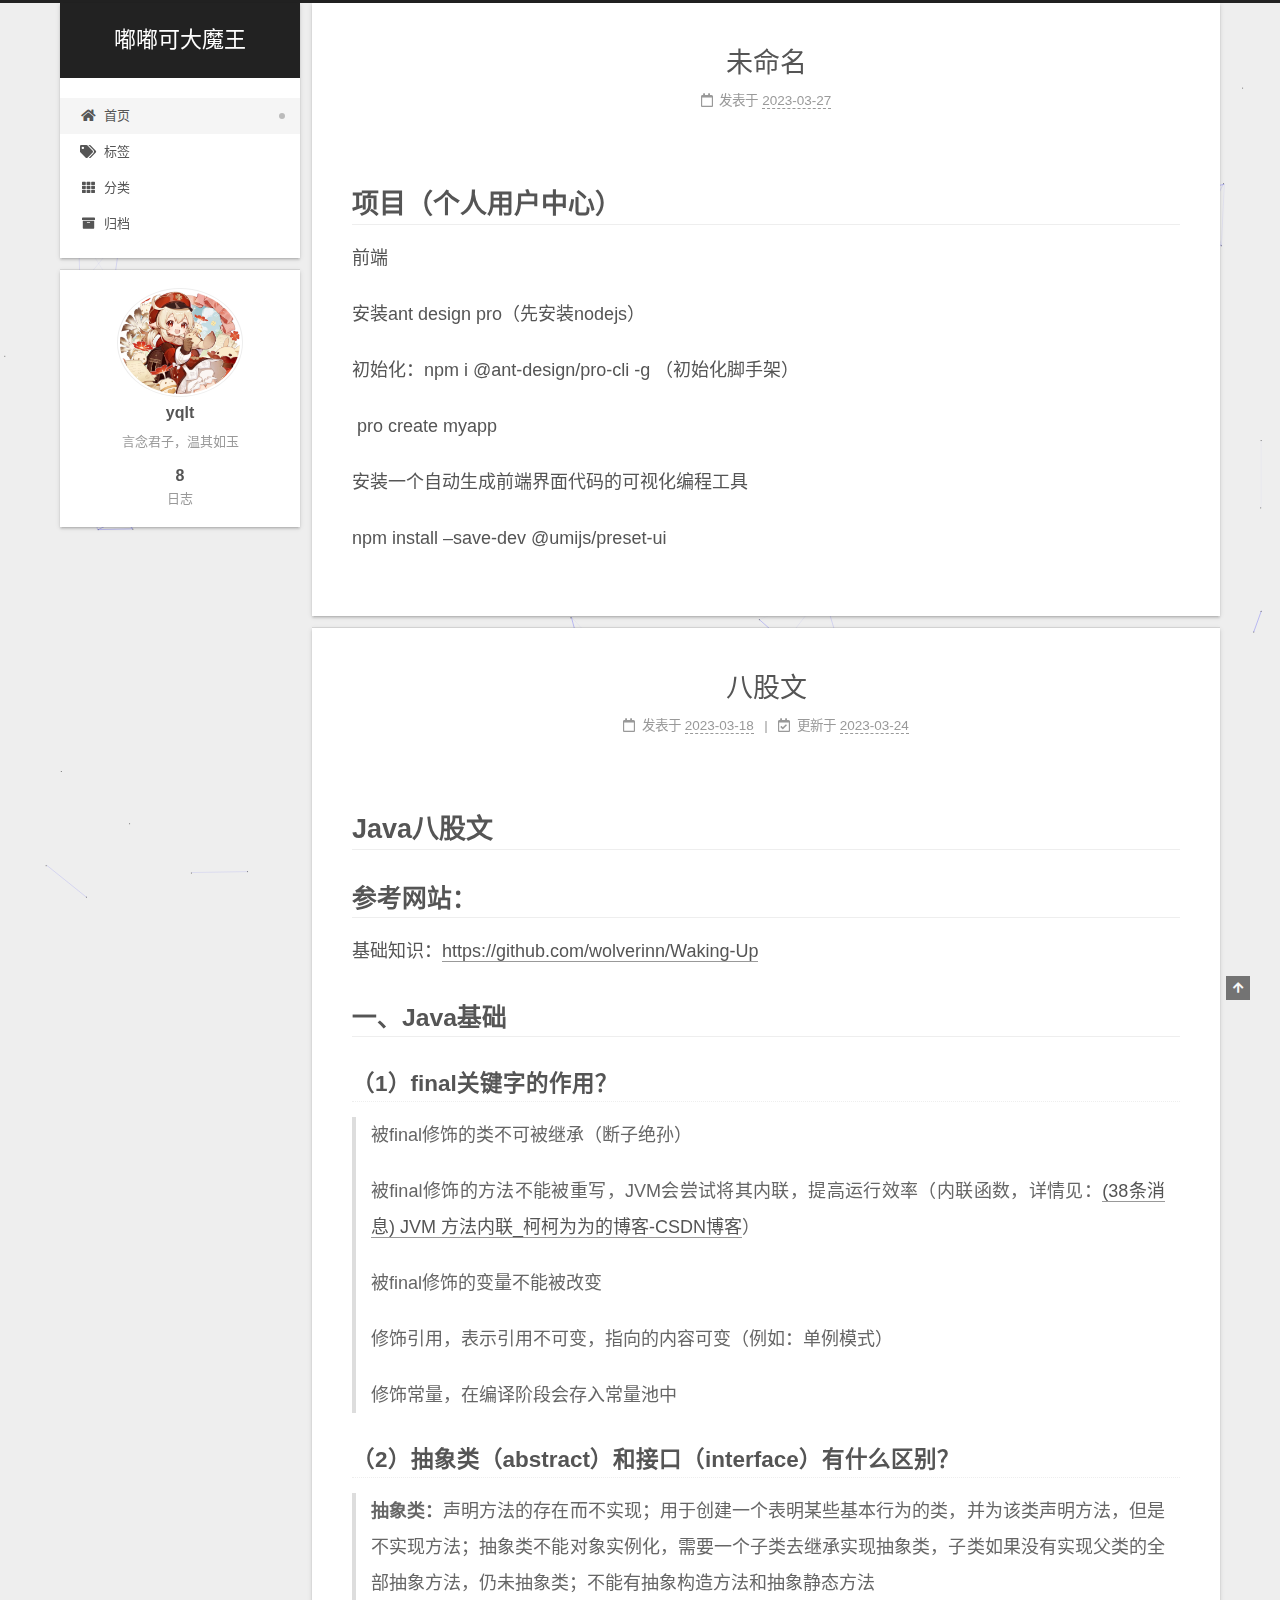
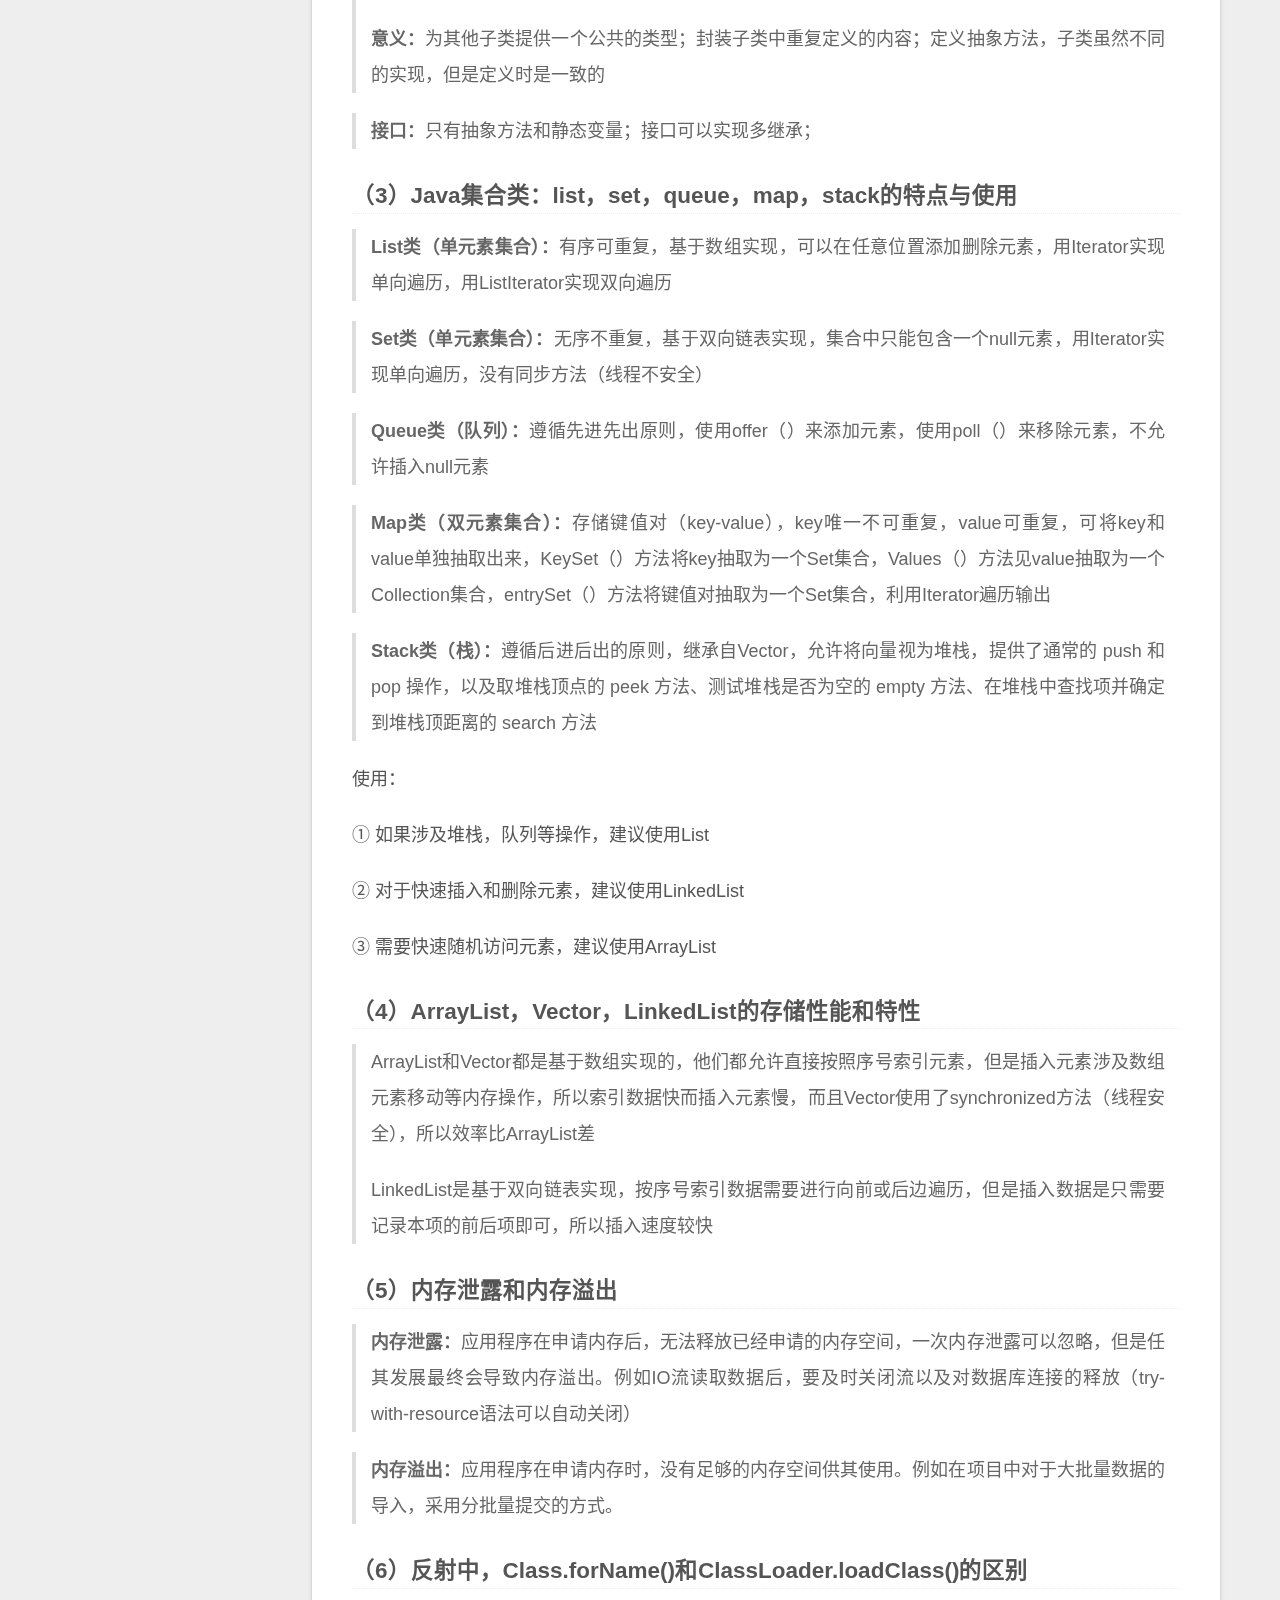
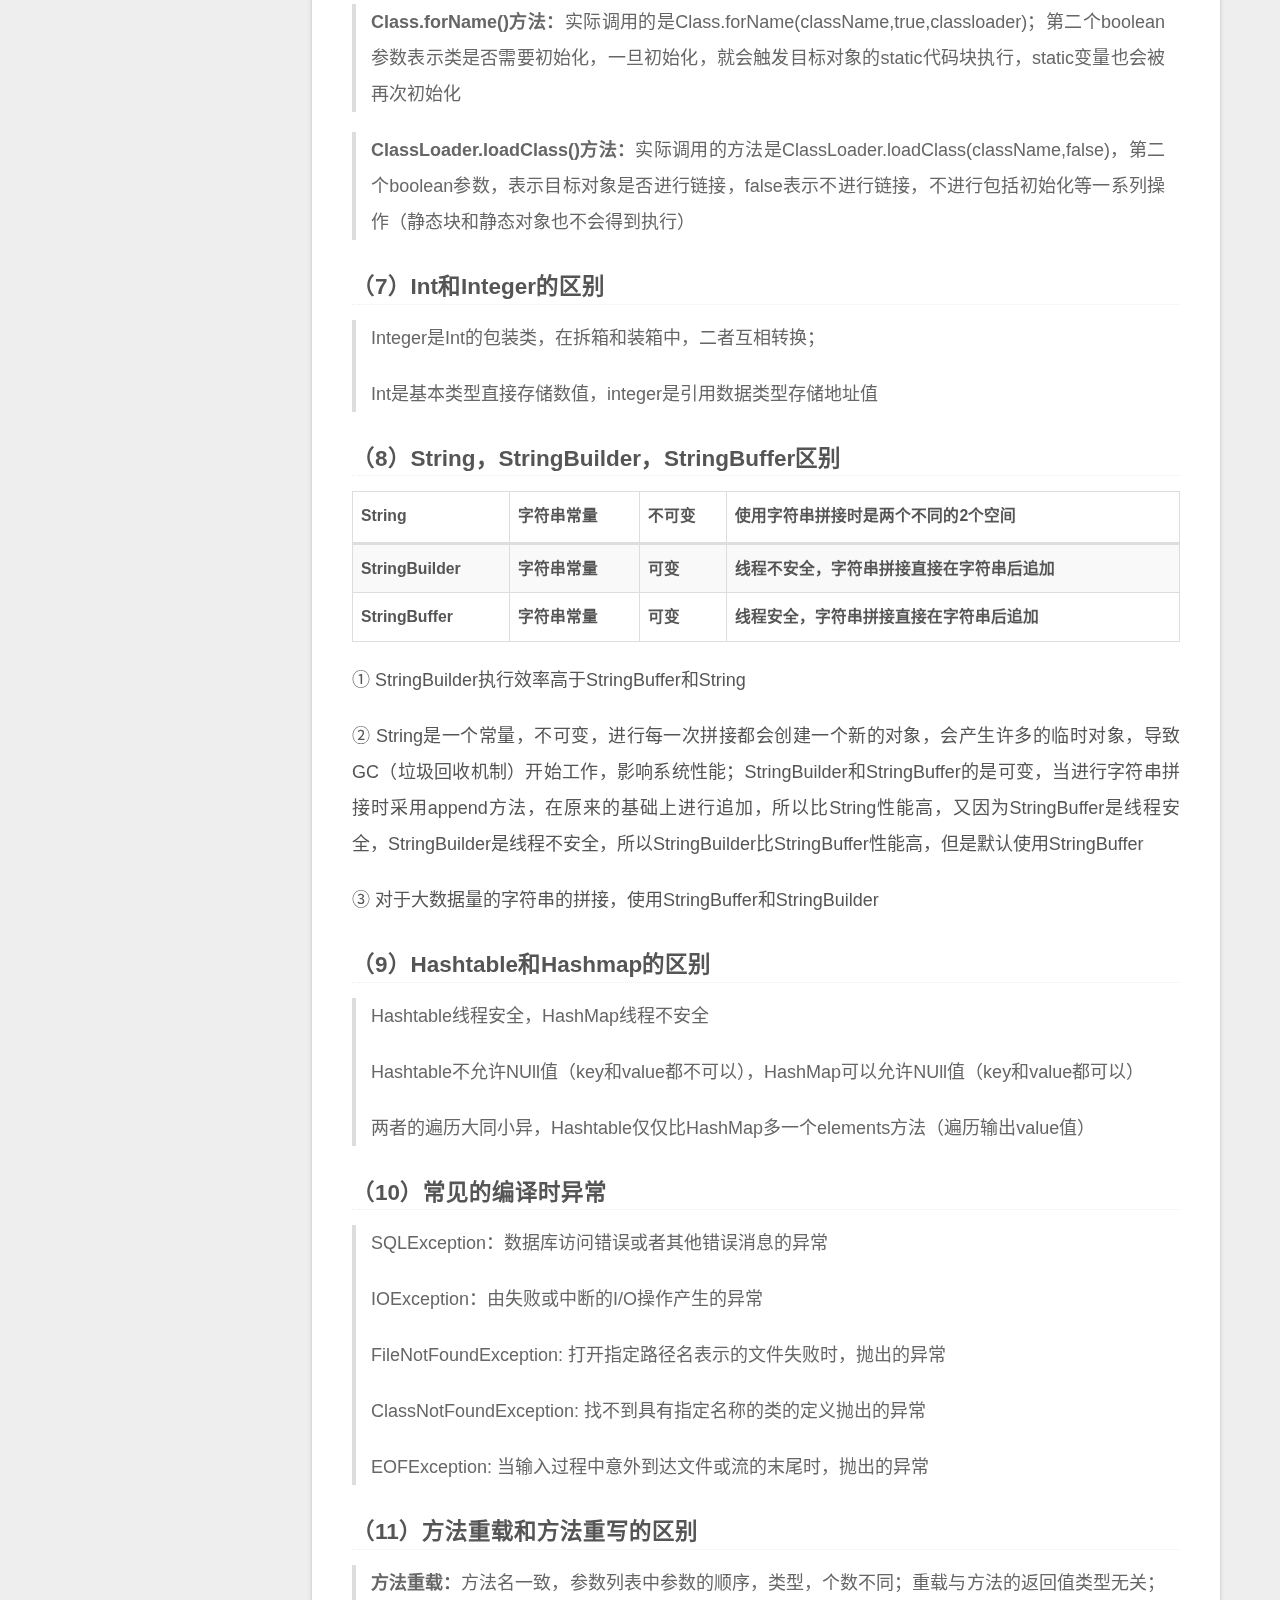
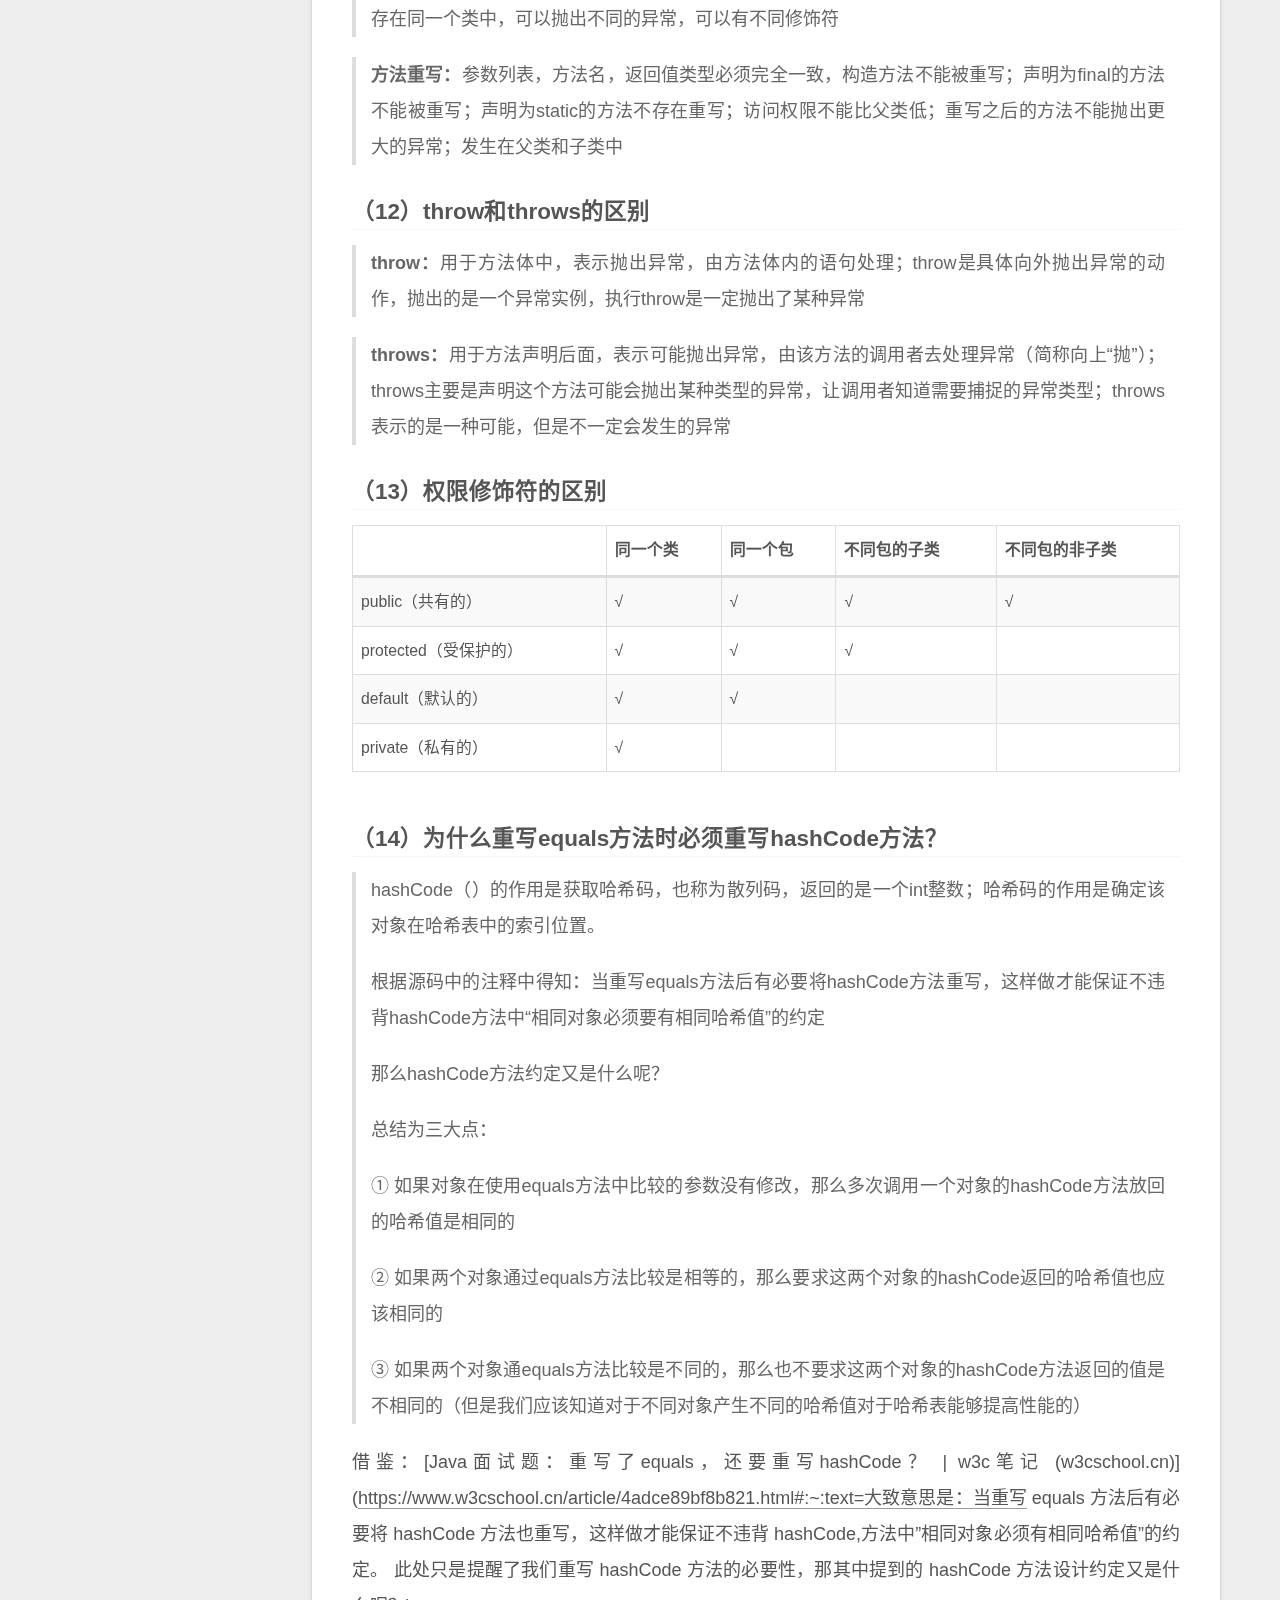
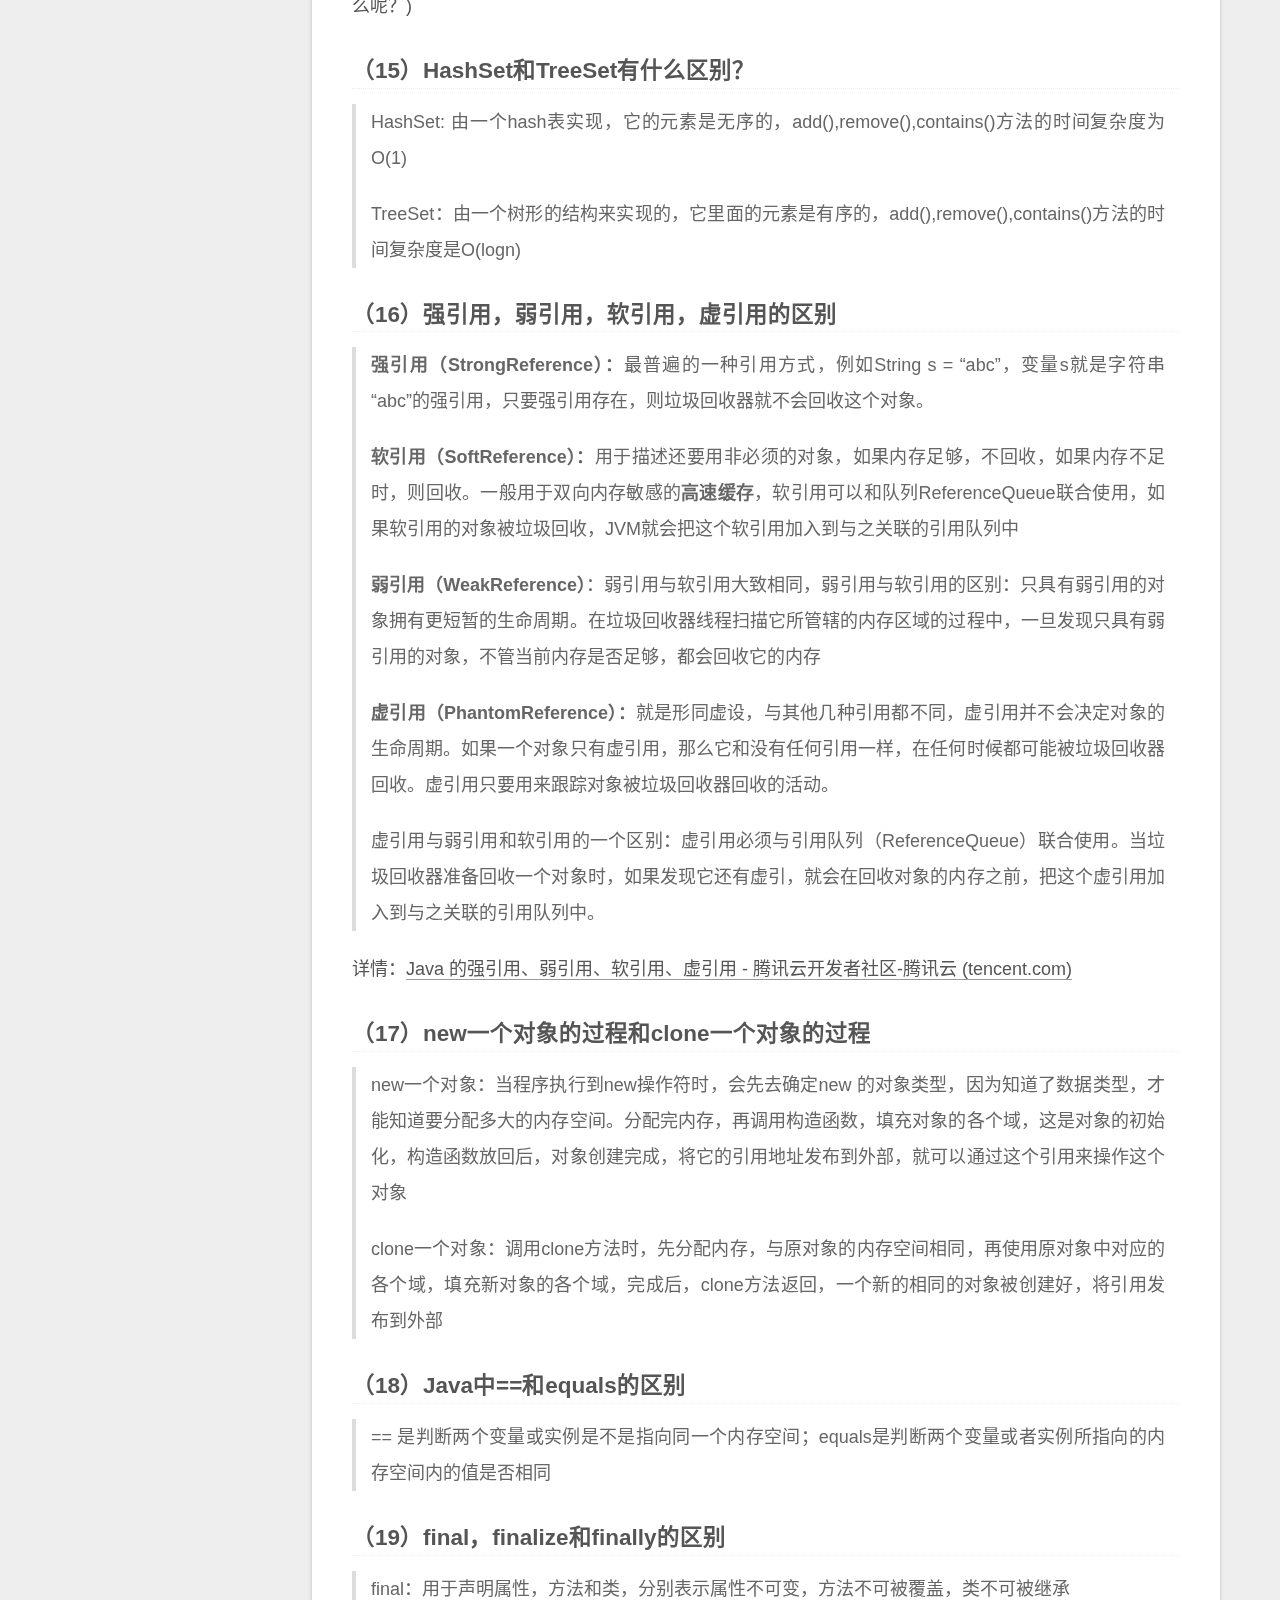
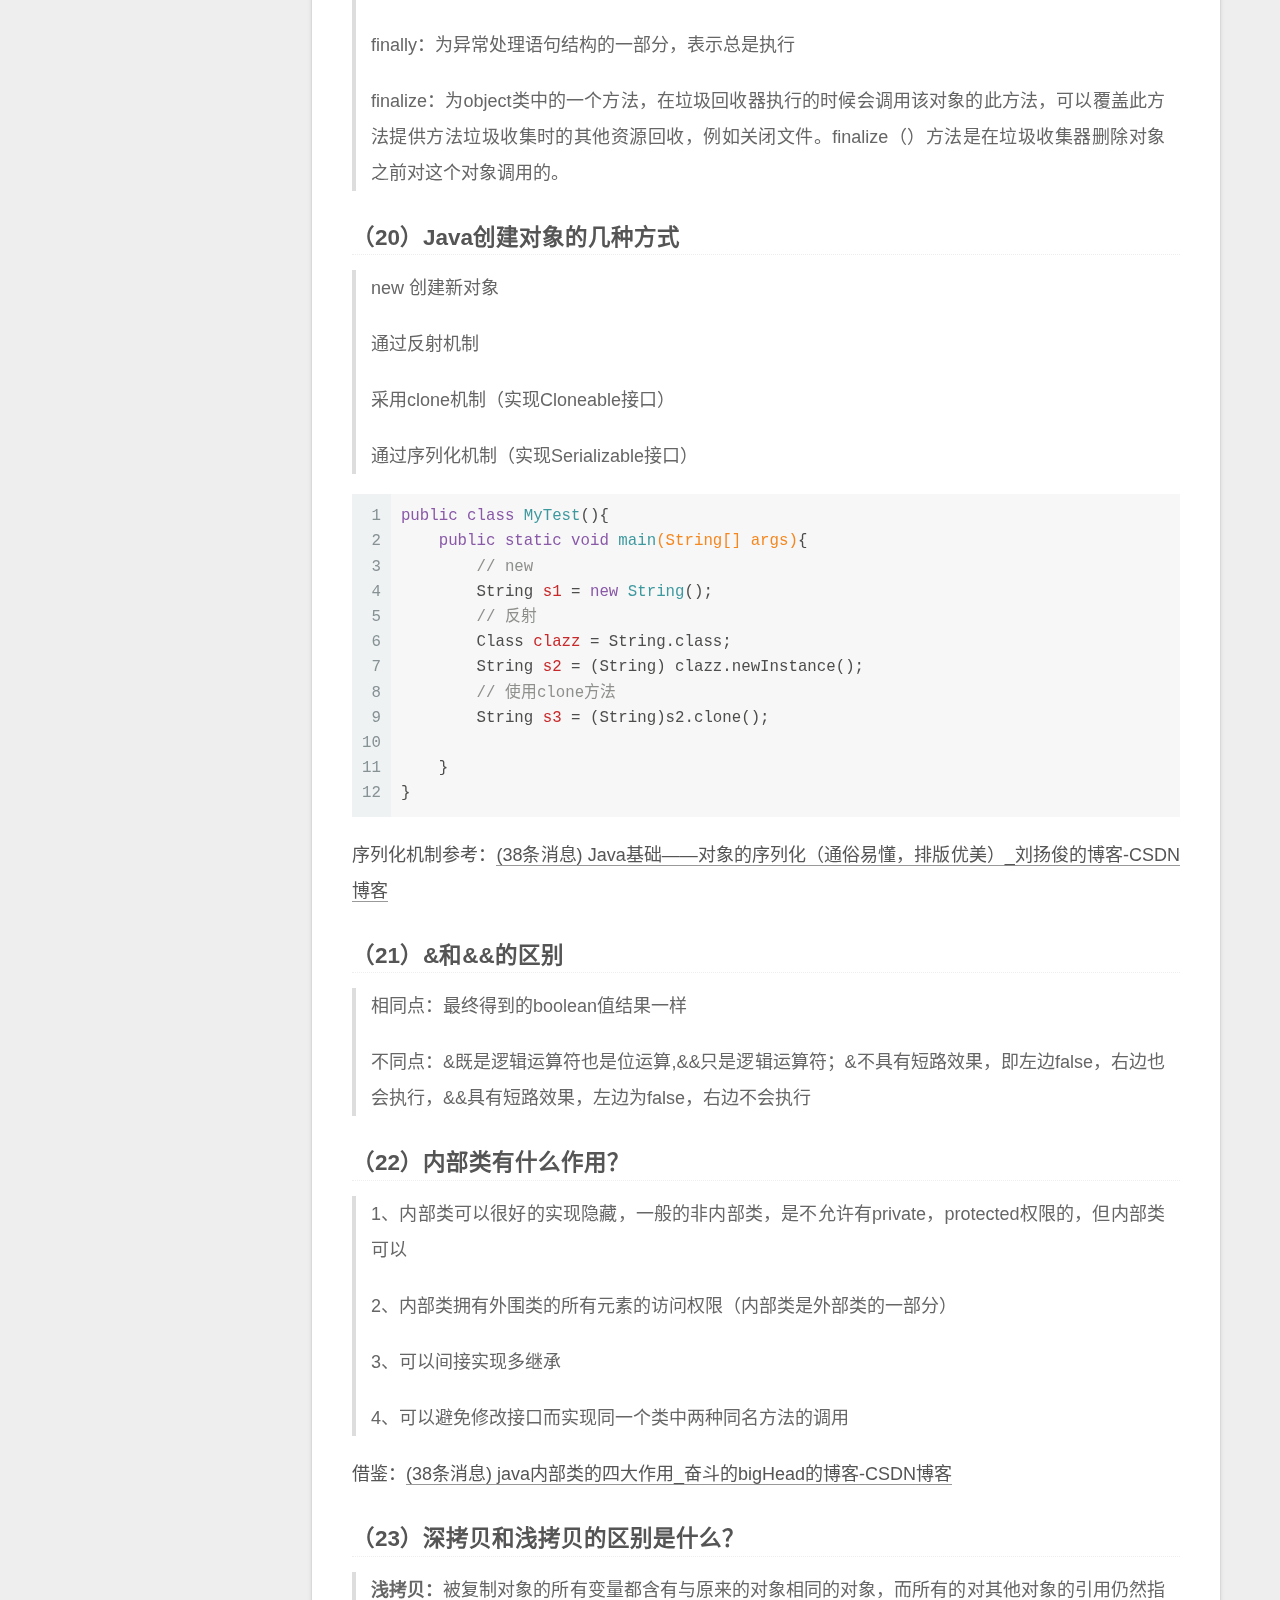
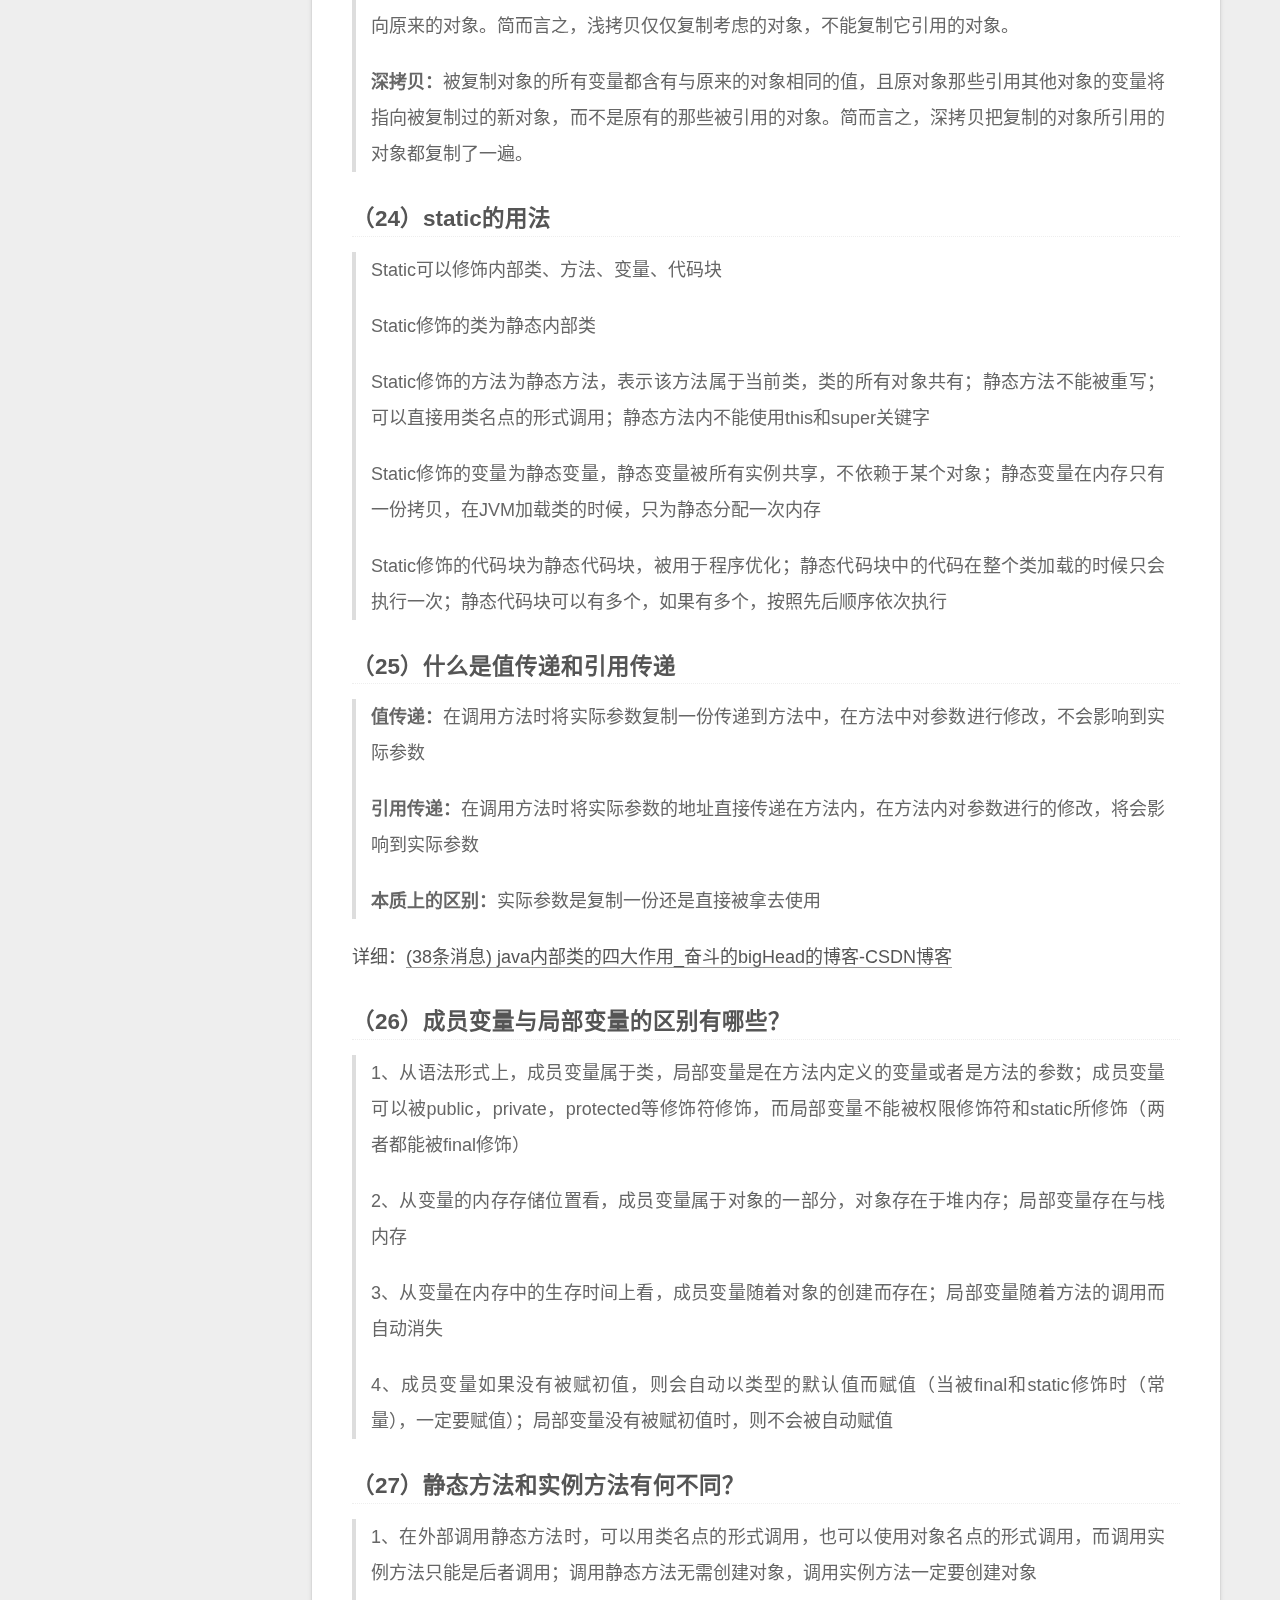
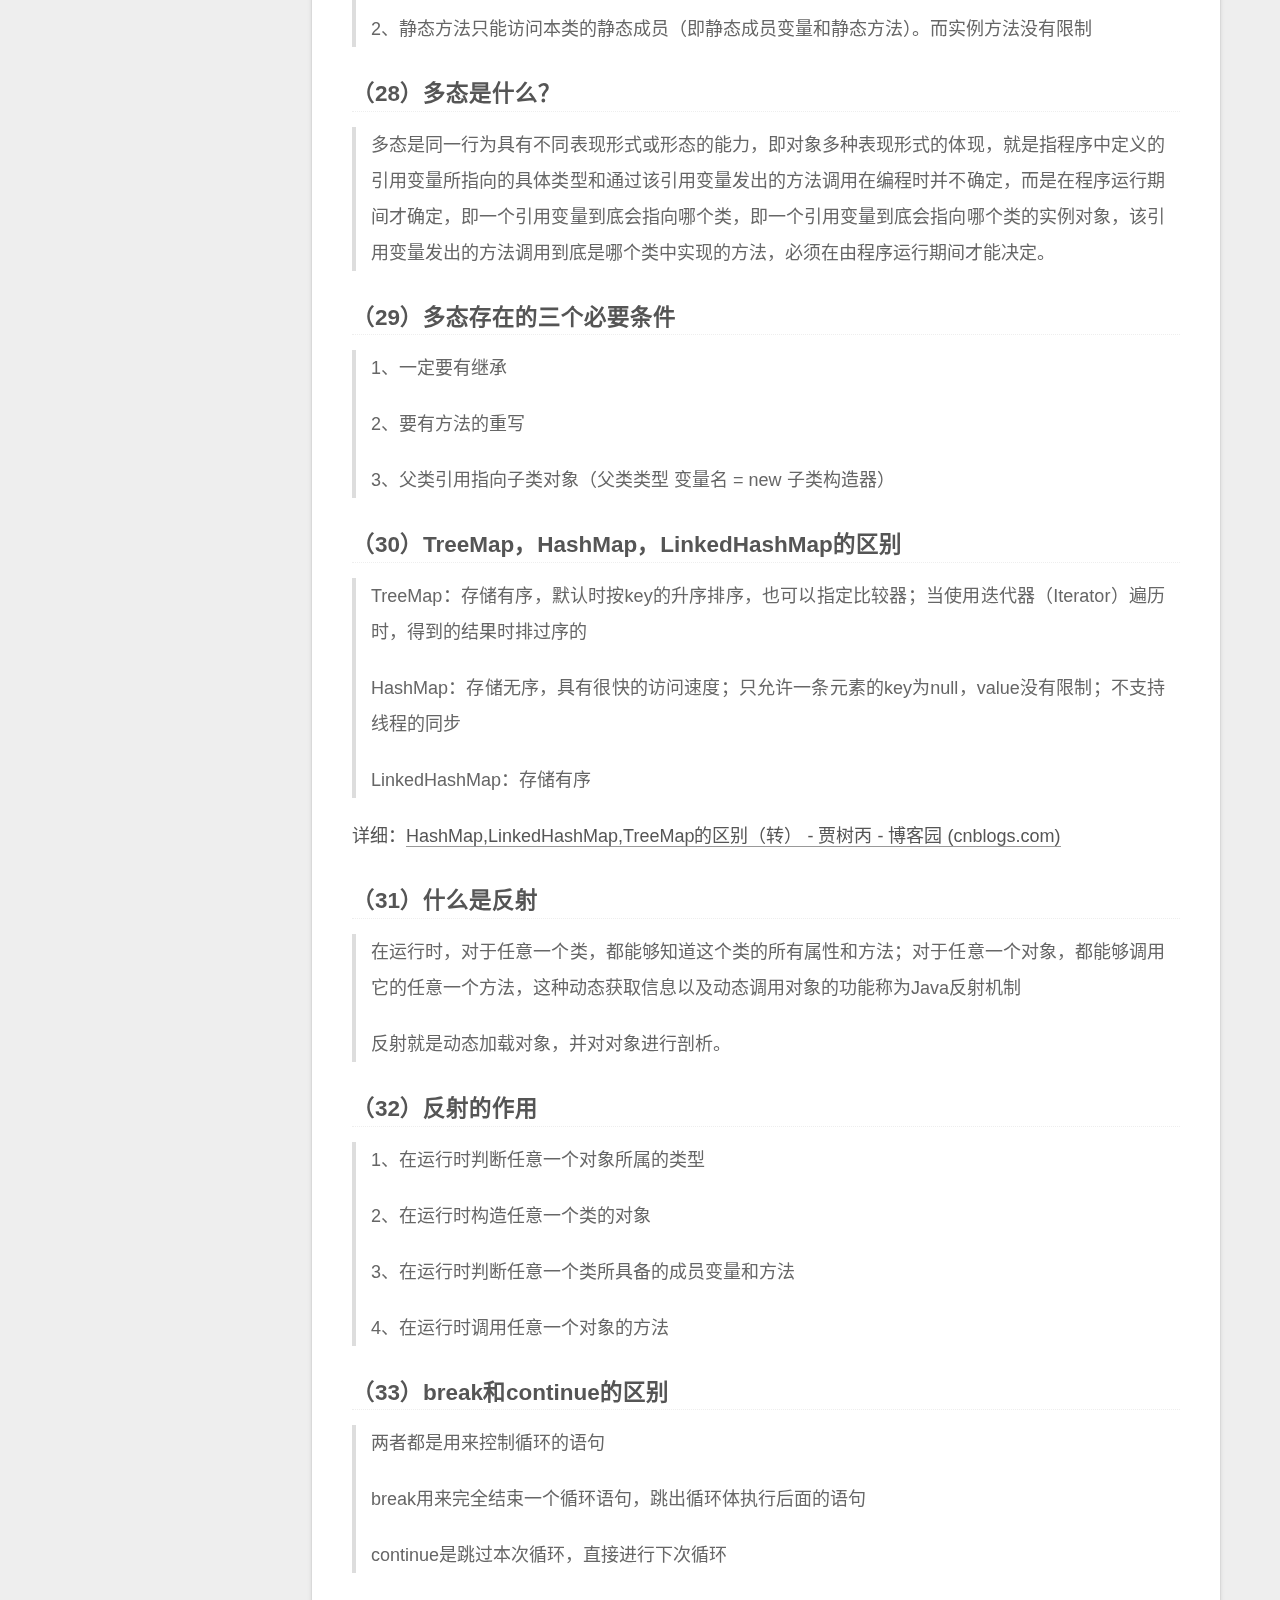
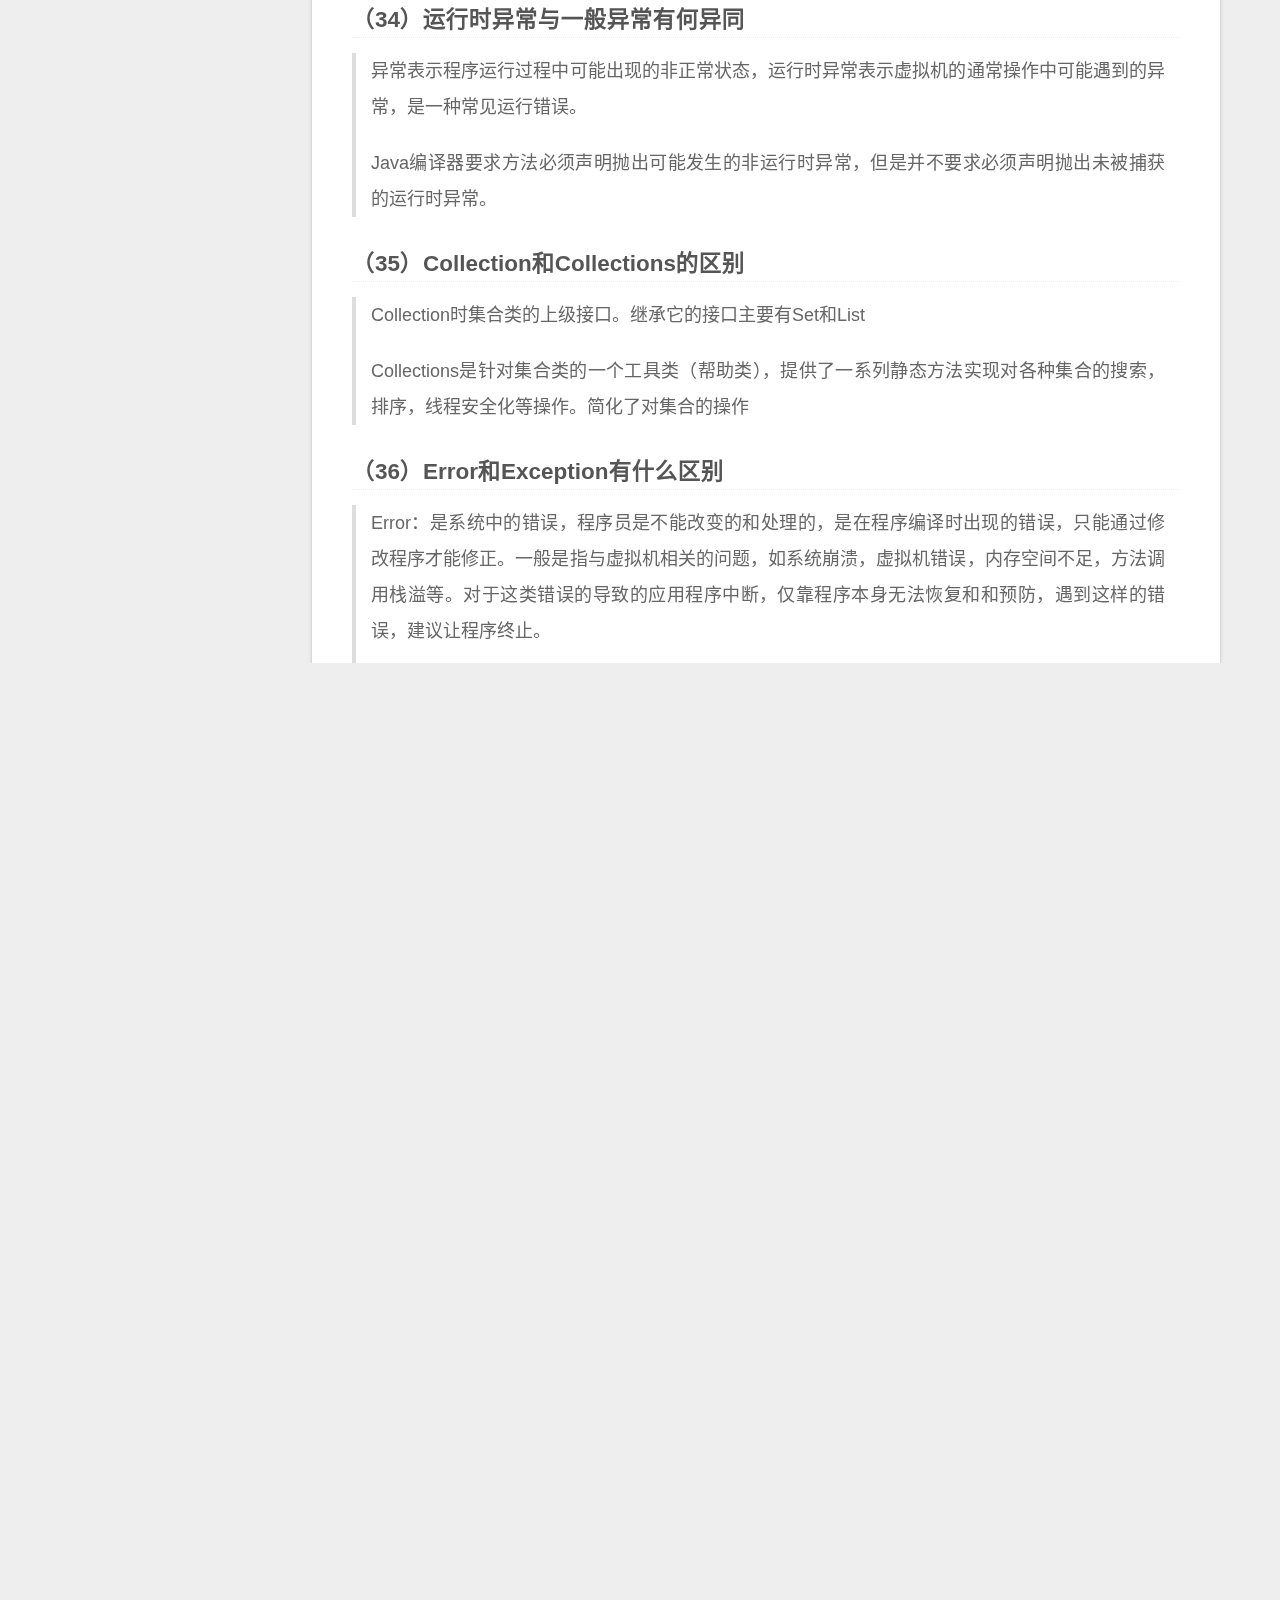
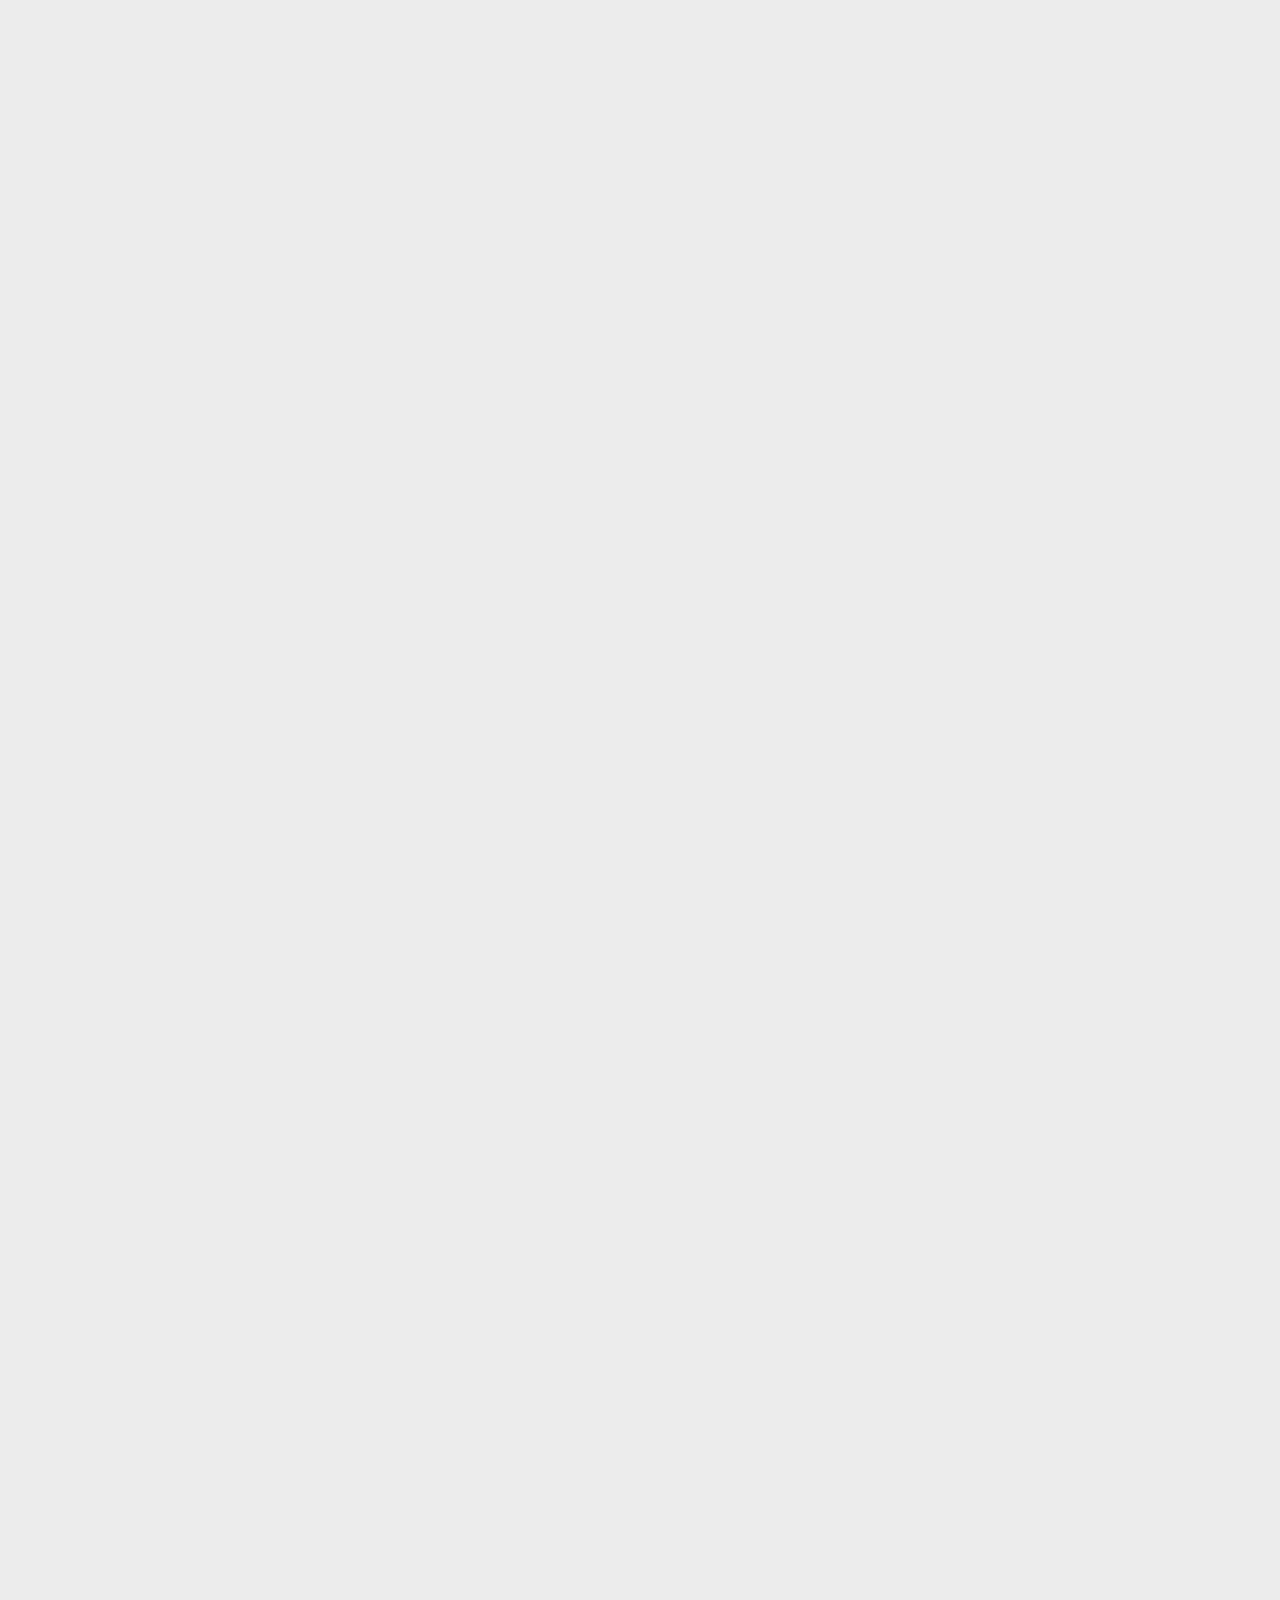
==== commit f38c4207: "Site updated: 2023-03-28 22:11:57" ====
--- a/index.html
+++ b/index.html
@@ -1091,10 +1091,16 @@
                 <i class="far fa-calendar"></i>
               </span>
               <span class="post-meta-item-text">发表于</span>
-              
-
-              <time title="创建时间：2023-03-09 19:14:09 / 修改时间：19:35:10" itemprop="dateCreated datePublished" datetime="2023-03-09T19:14:09+08:00">2023-03-09</time>
+
+              <time title="创建时间：2023-03-09 19:14:09" itemprop="dateCreated datePublished" datetime="2023-03-09T19:14:09+08:00">2023-03-09</time>
             </span>
+              <span class="post-meta-item">
+                <span class="post-meta-item-icon">
+                  <i class="far fa-calendar-check"></i>
+                </span>
+                <span class="post-meta-item-text">更新于</span>
+                <time title="修改时间：2023-03-28 22:11:31" itemprop="dateModified" datetime="2023-03-28T22:11:31+08:00">2023-03-28</time>
+              </span>
 
           
 
@@ -1107,7 +1113,8 @@
     <div class="post-body" itemprop="articleBody">
 
       
-          <p>软件开发流程</p>
+          <span id="more"></span>
+<p>软件开发流程</p>
 <p>需求分析</p>
 <p>概要设计</p>
 <p>详细设计</p>
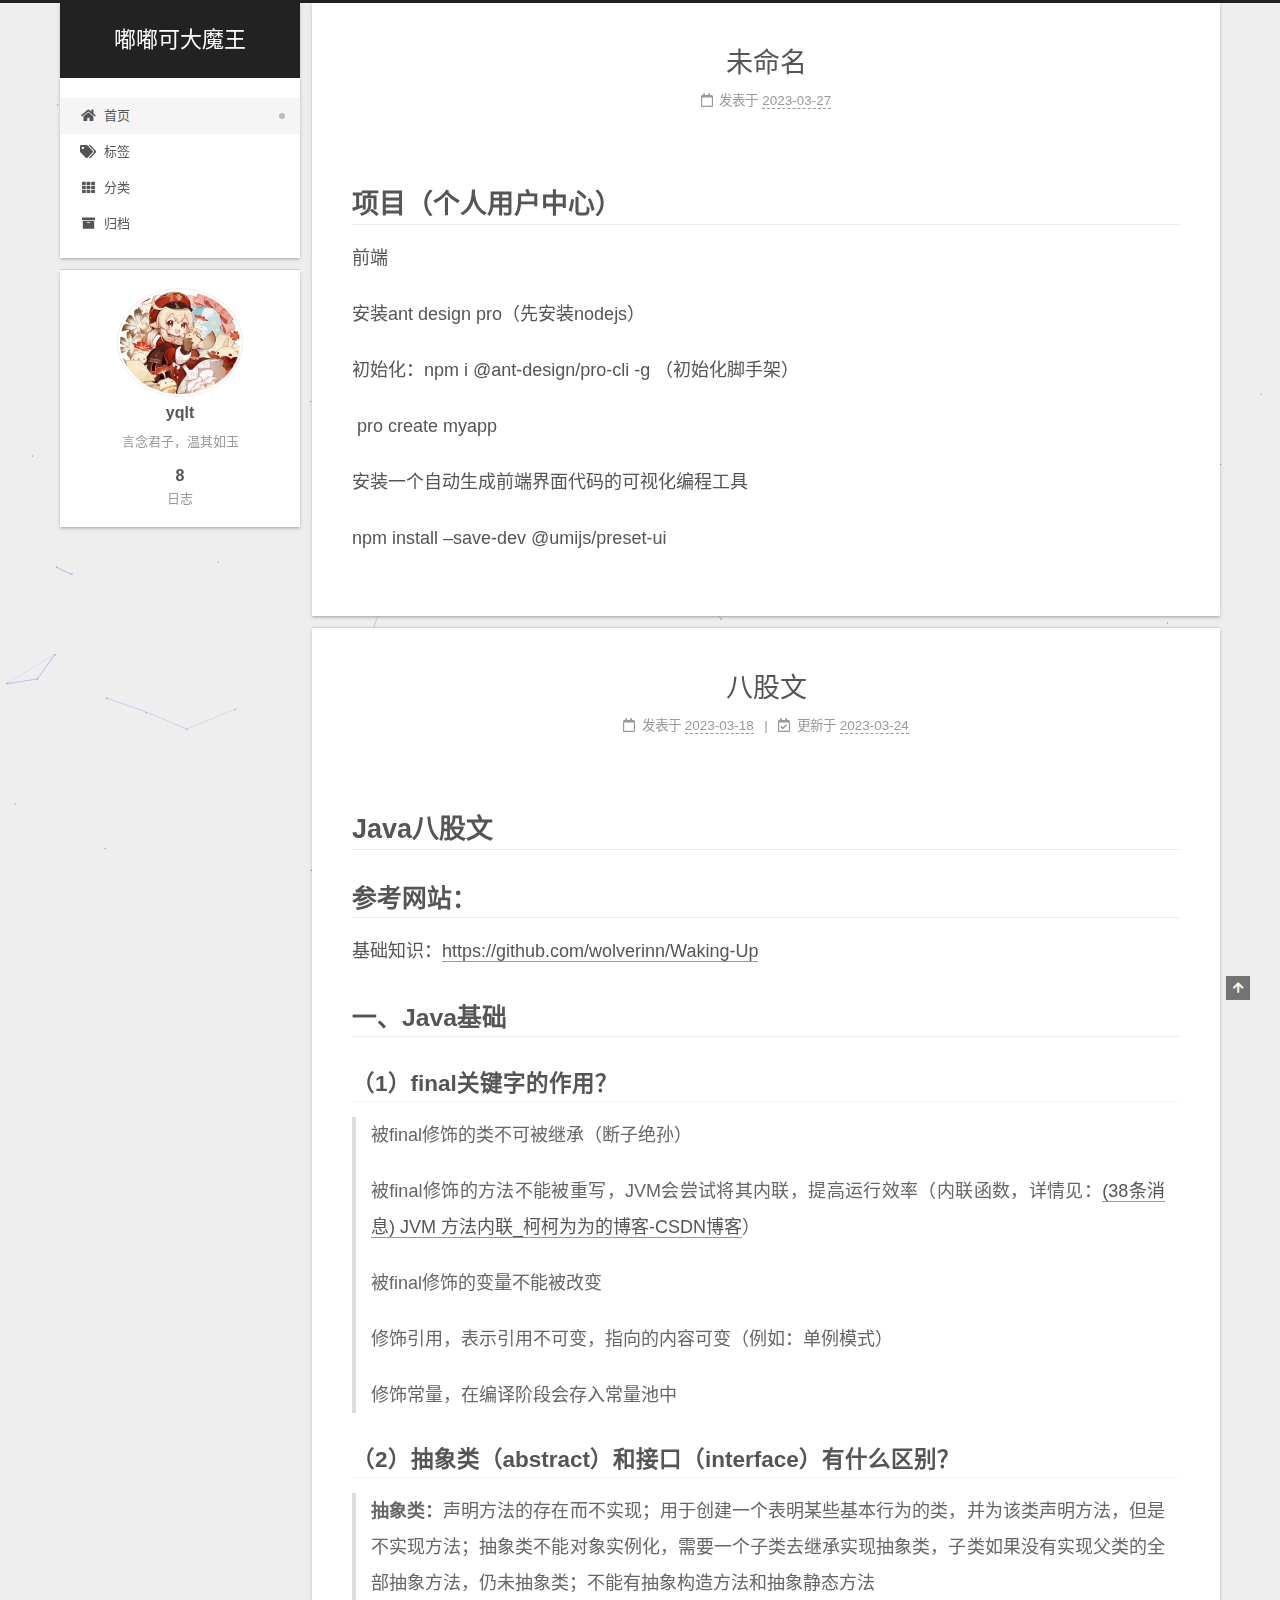
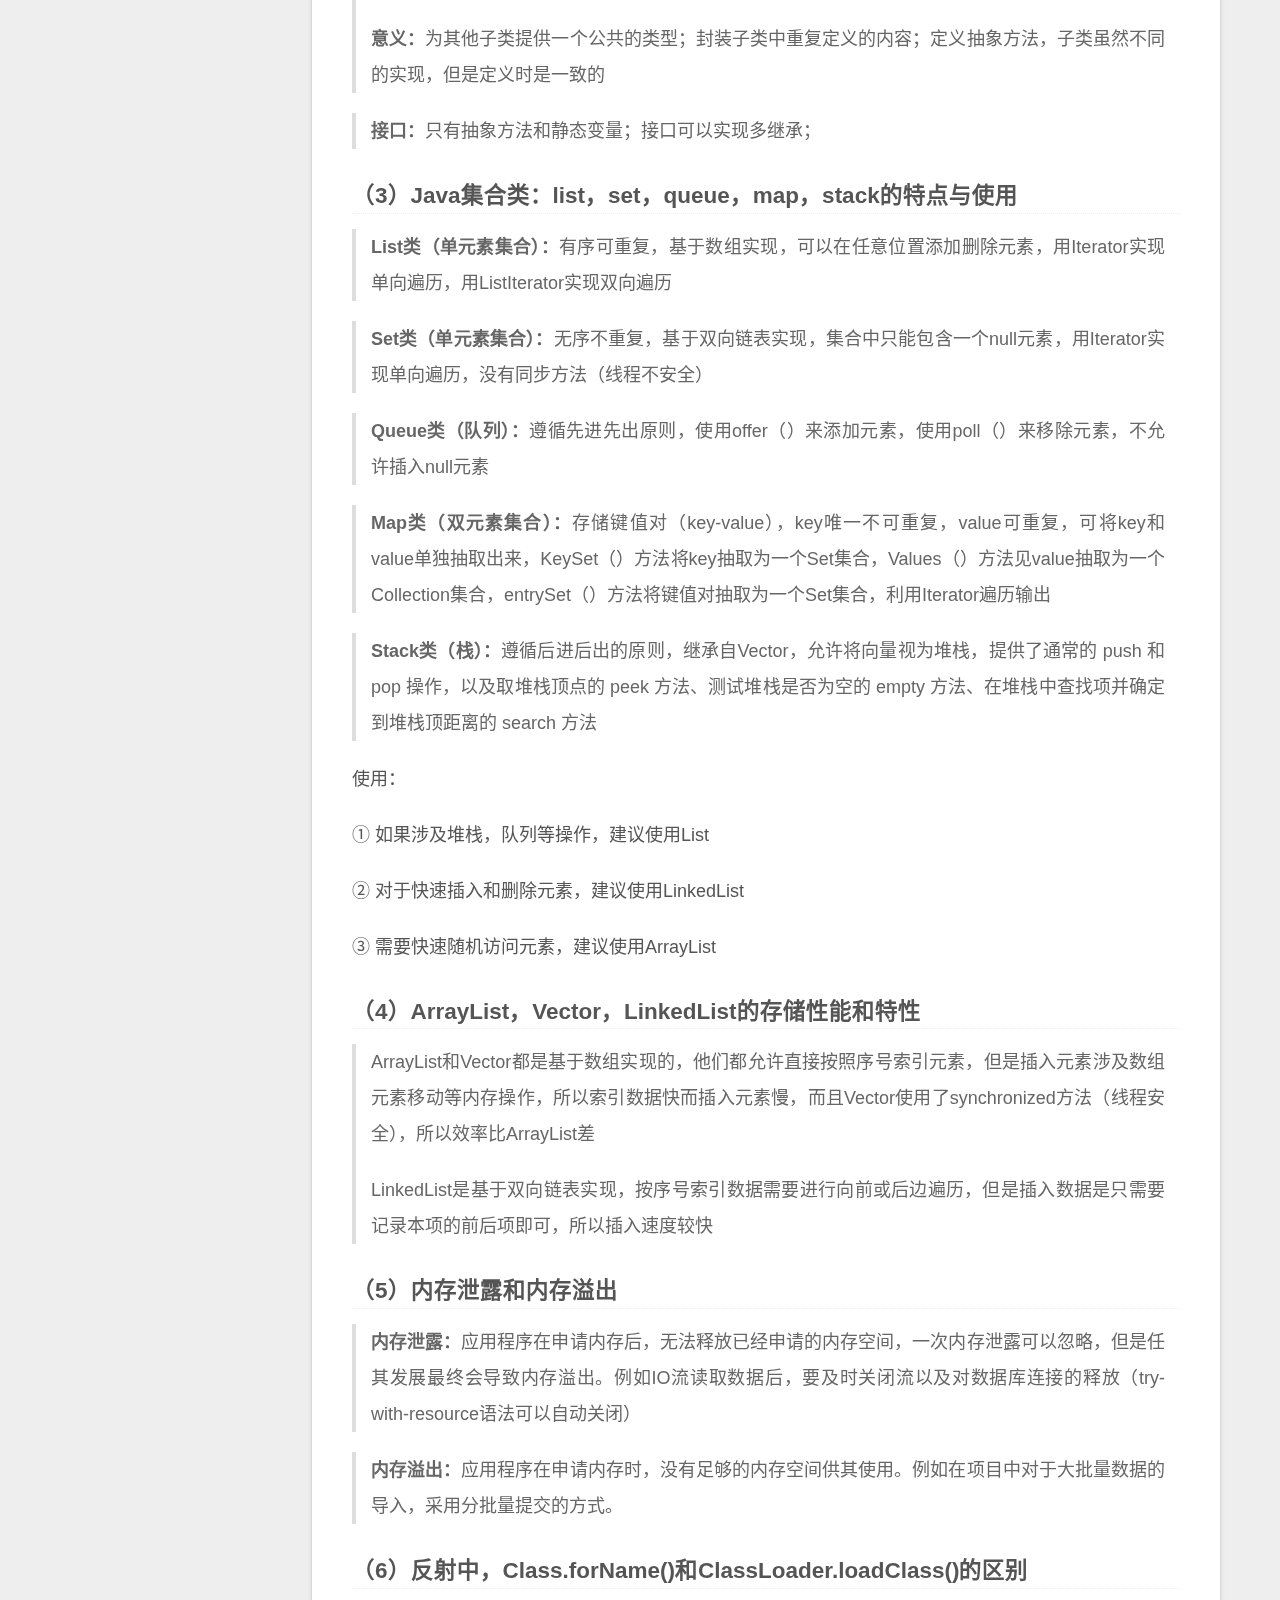
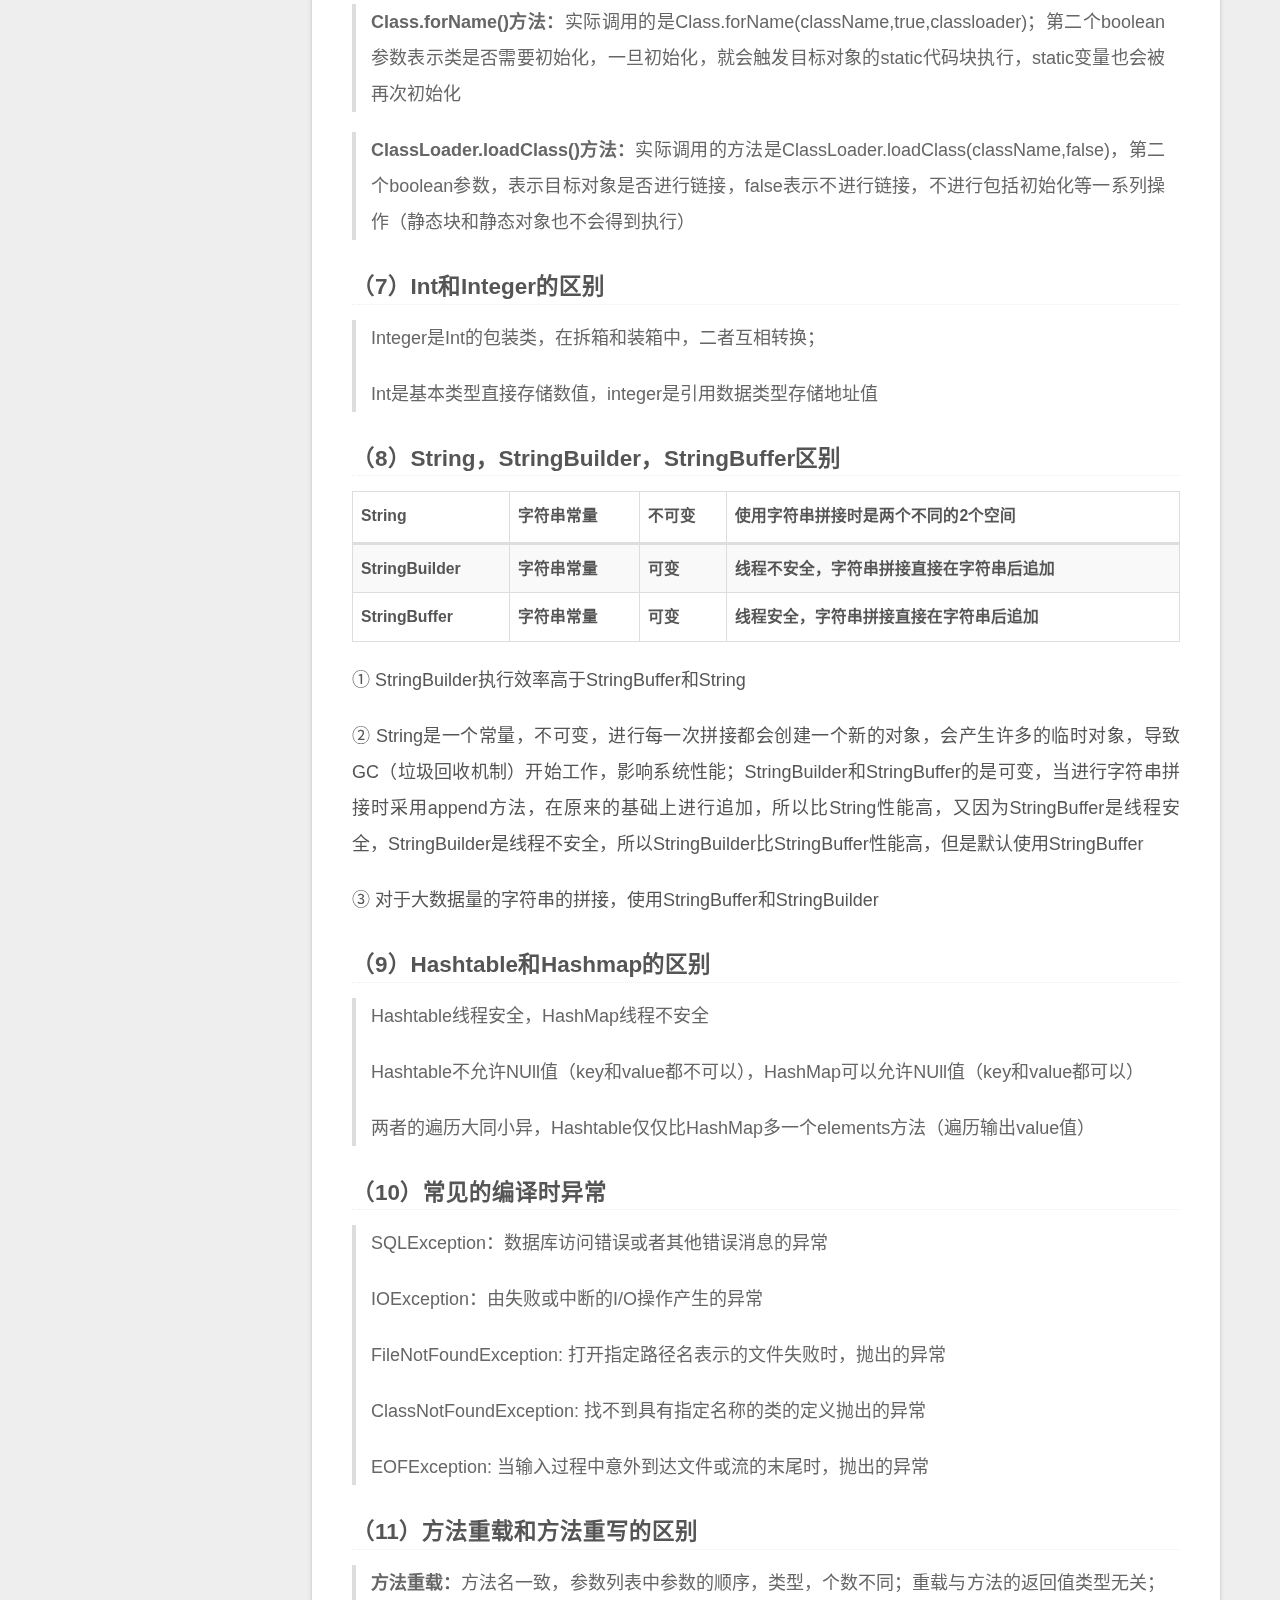
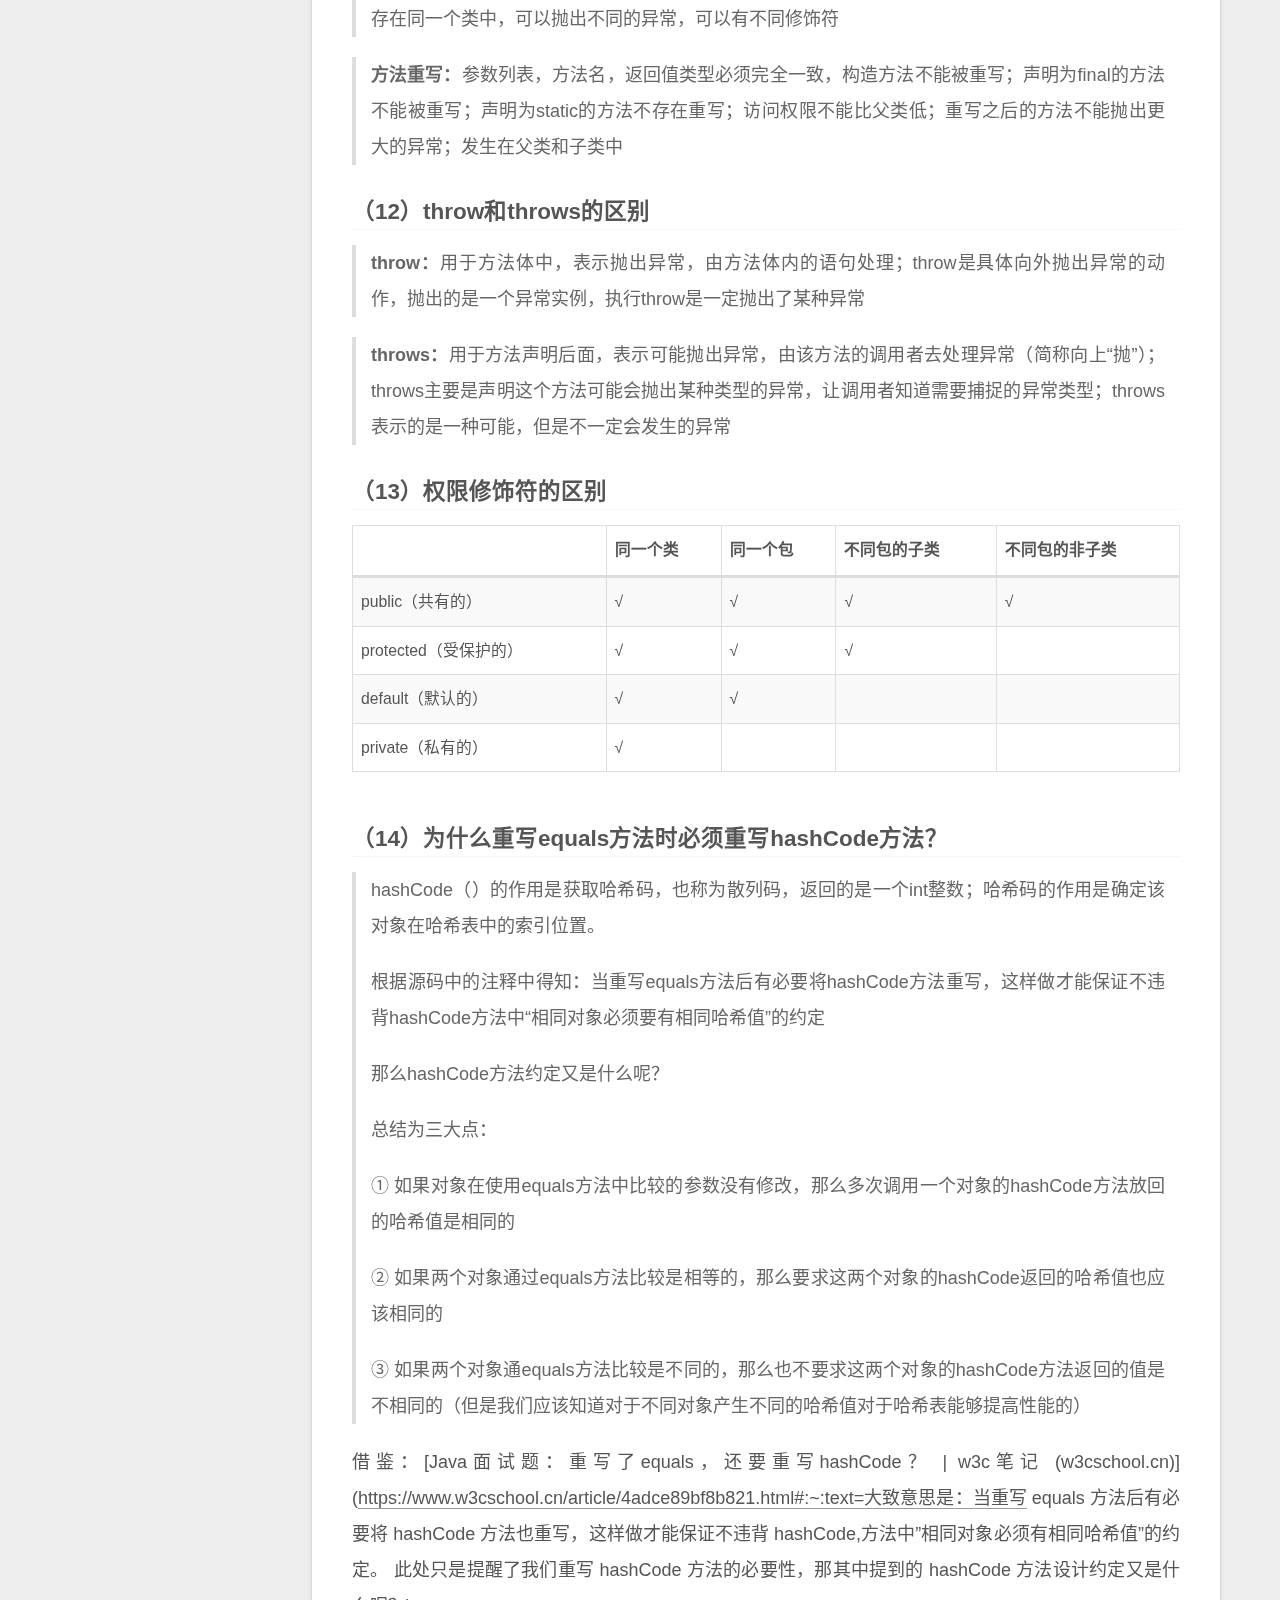
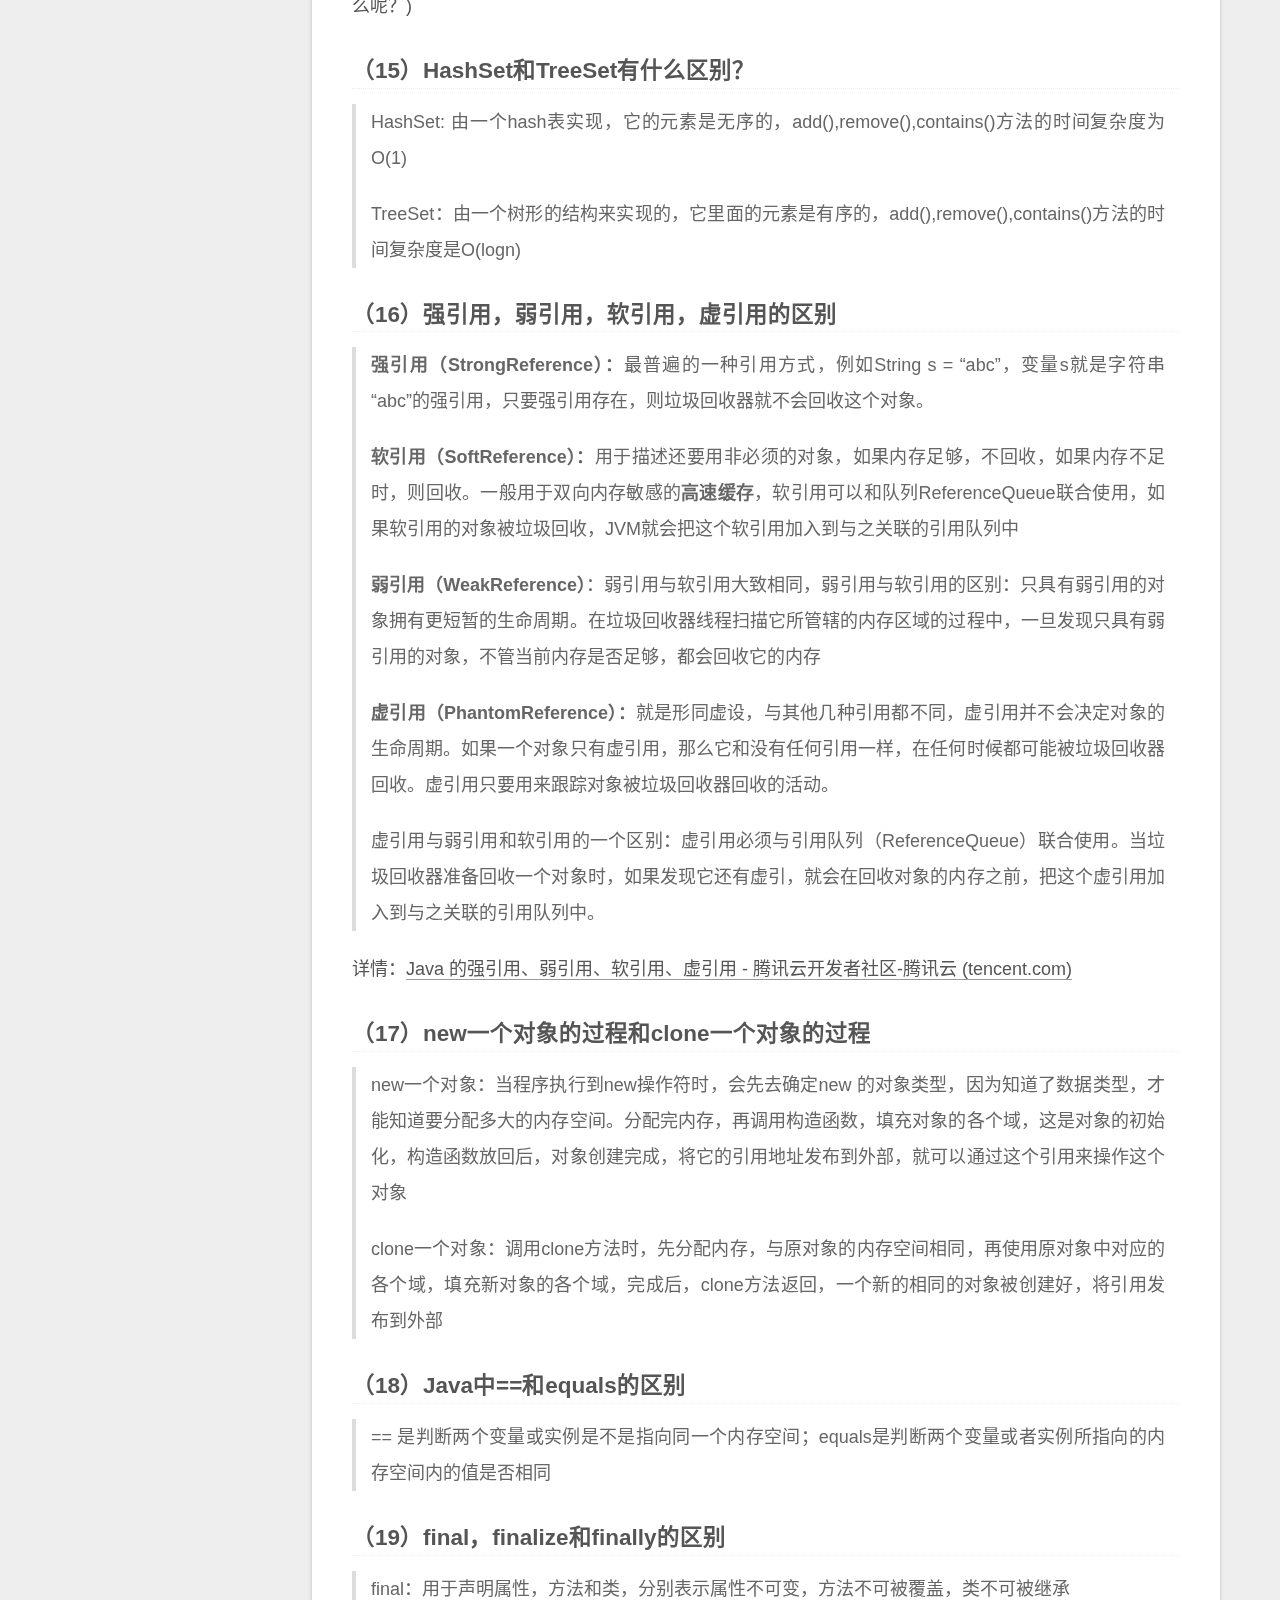
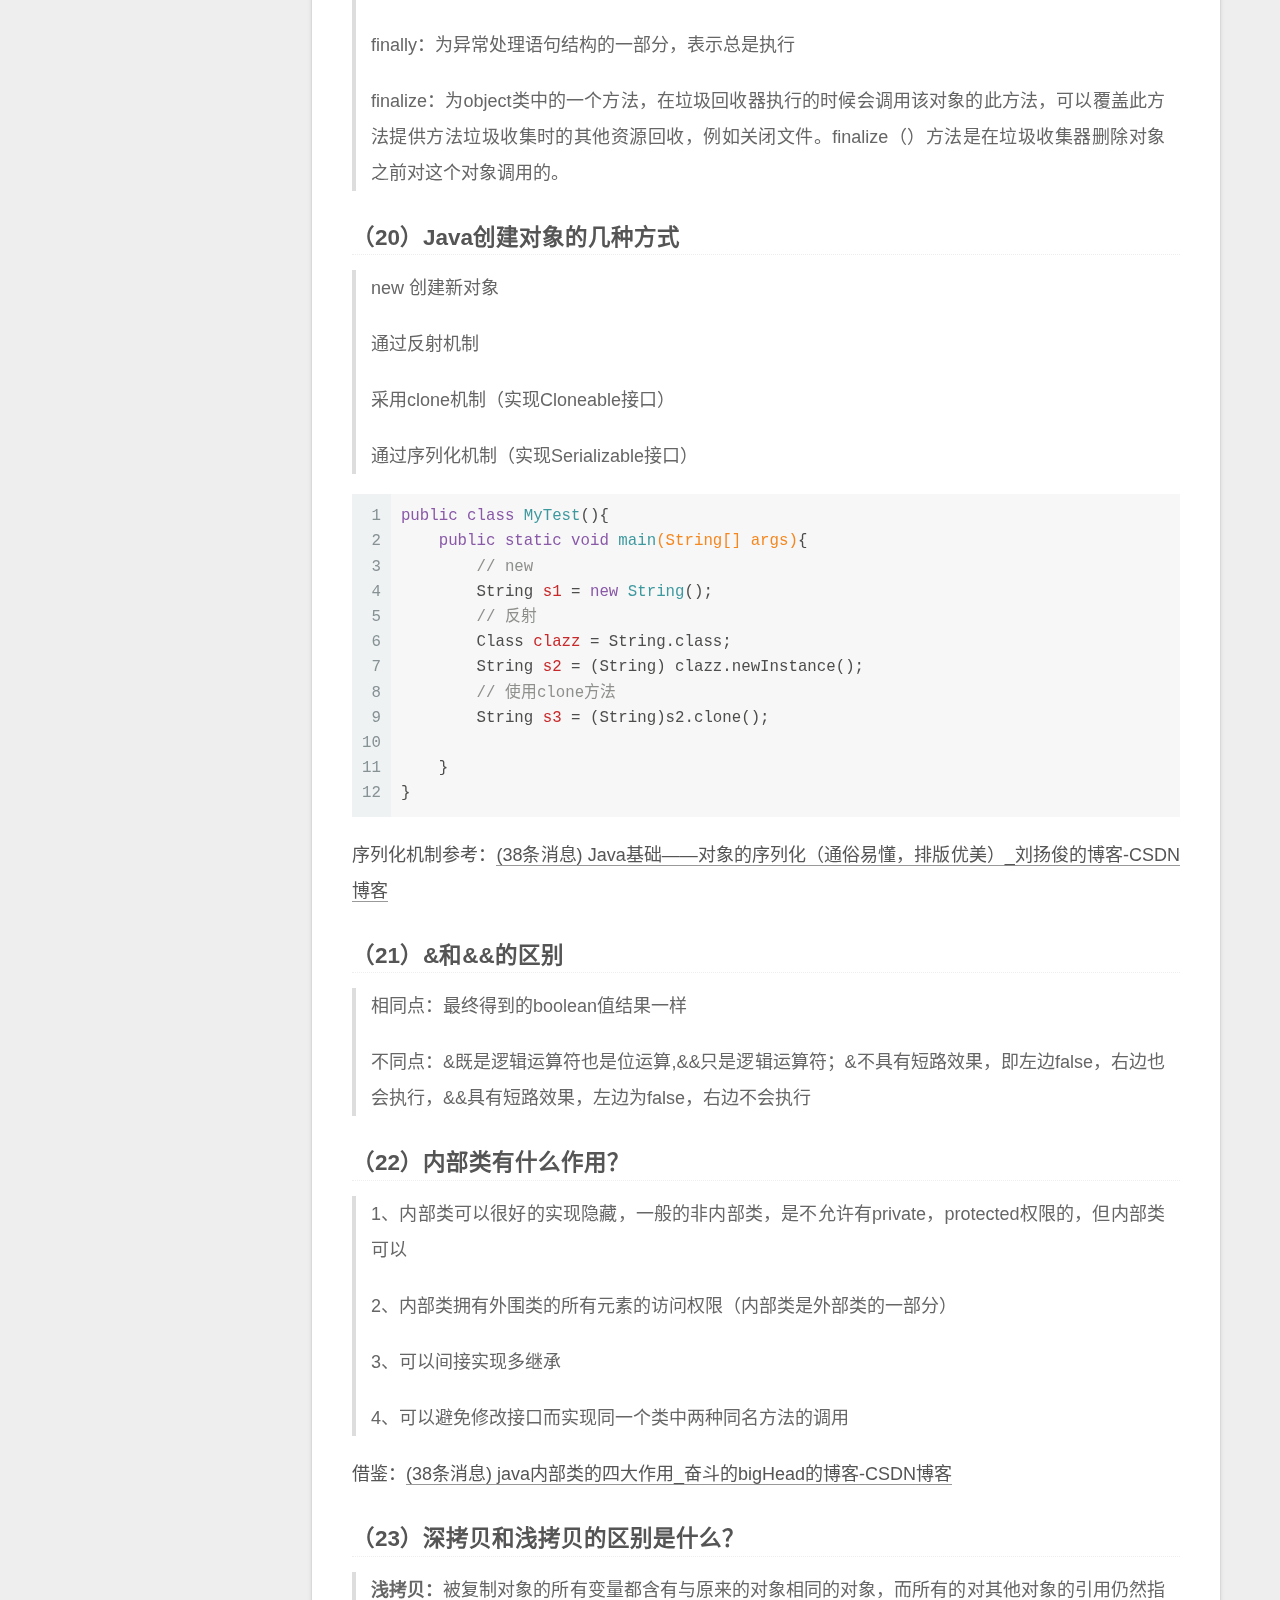
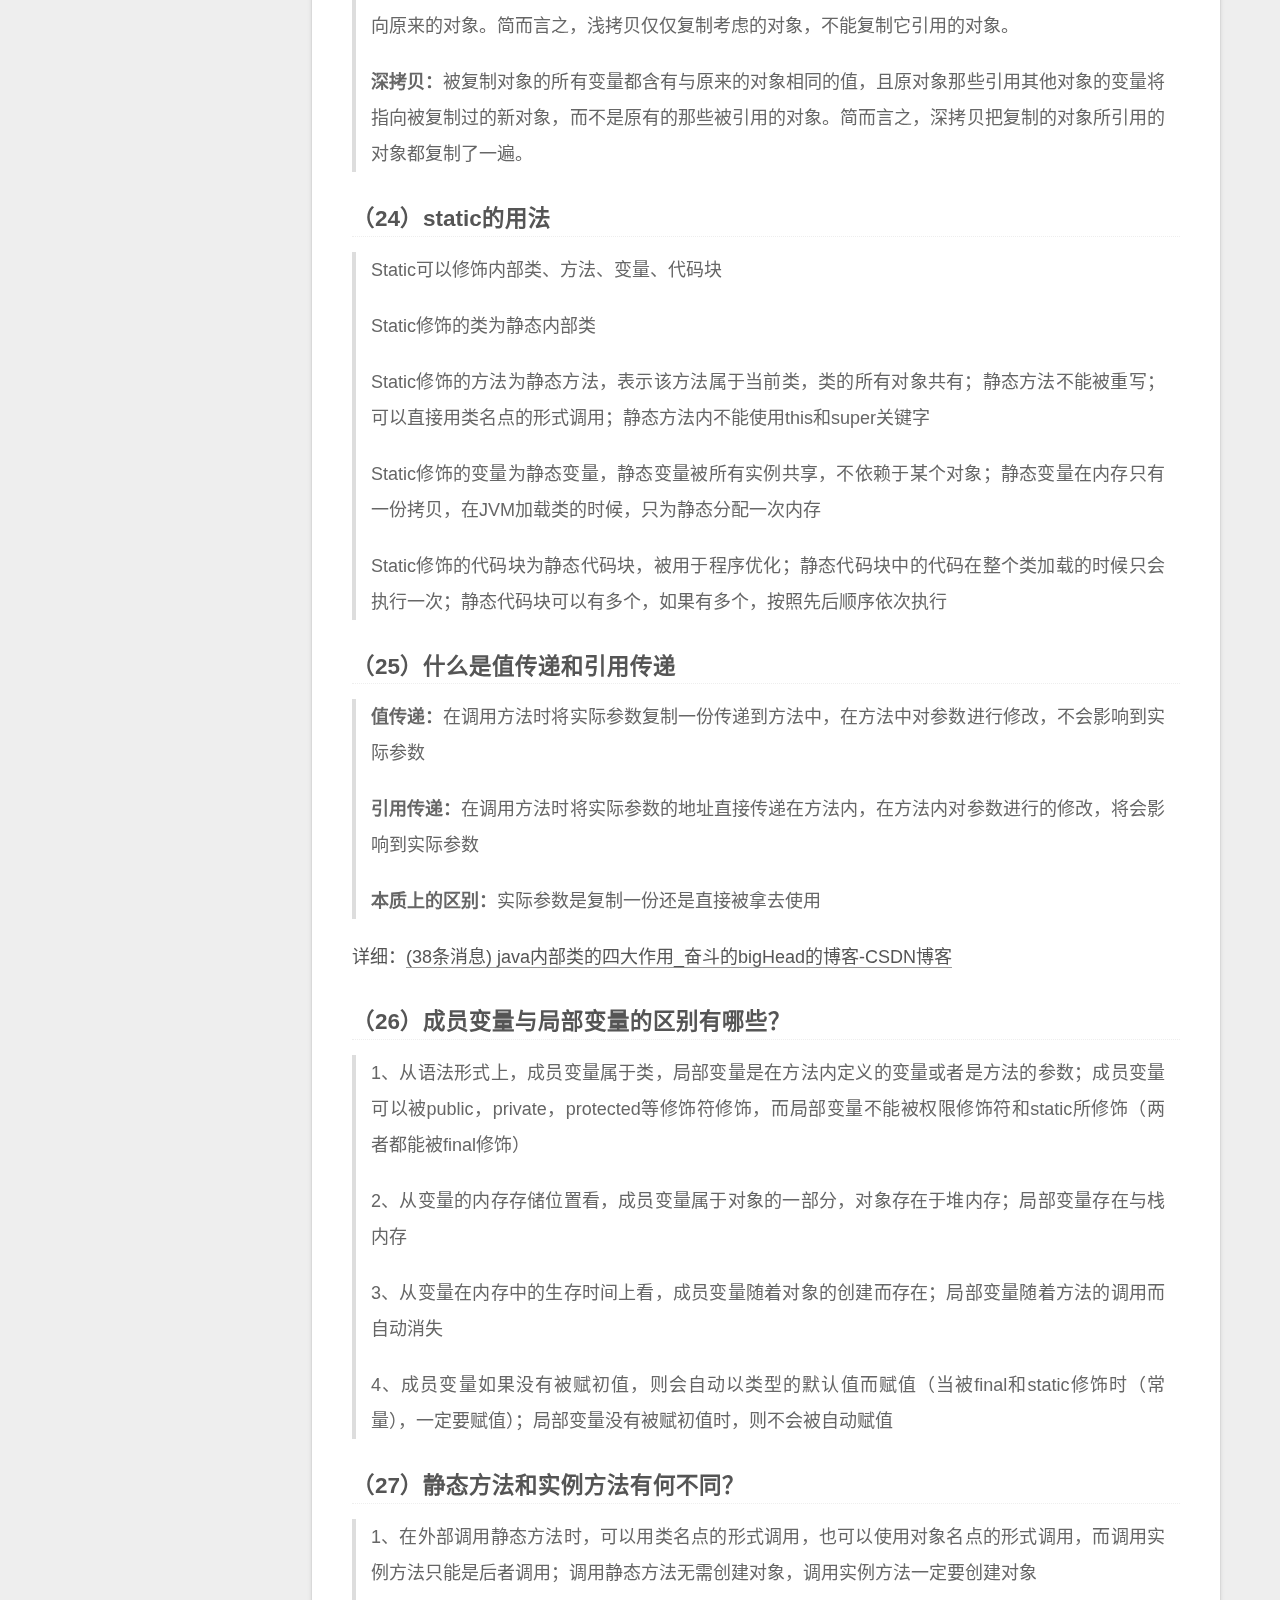
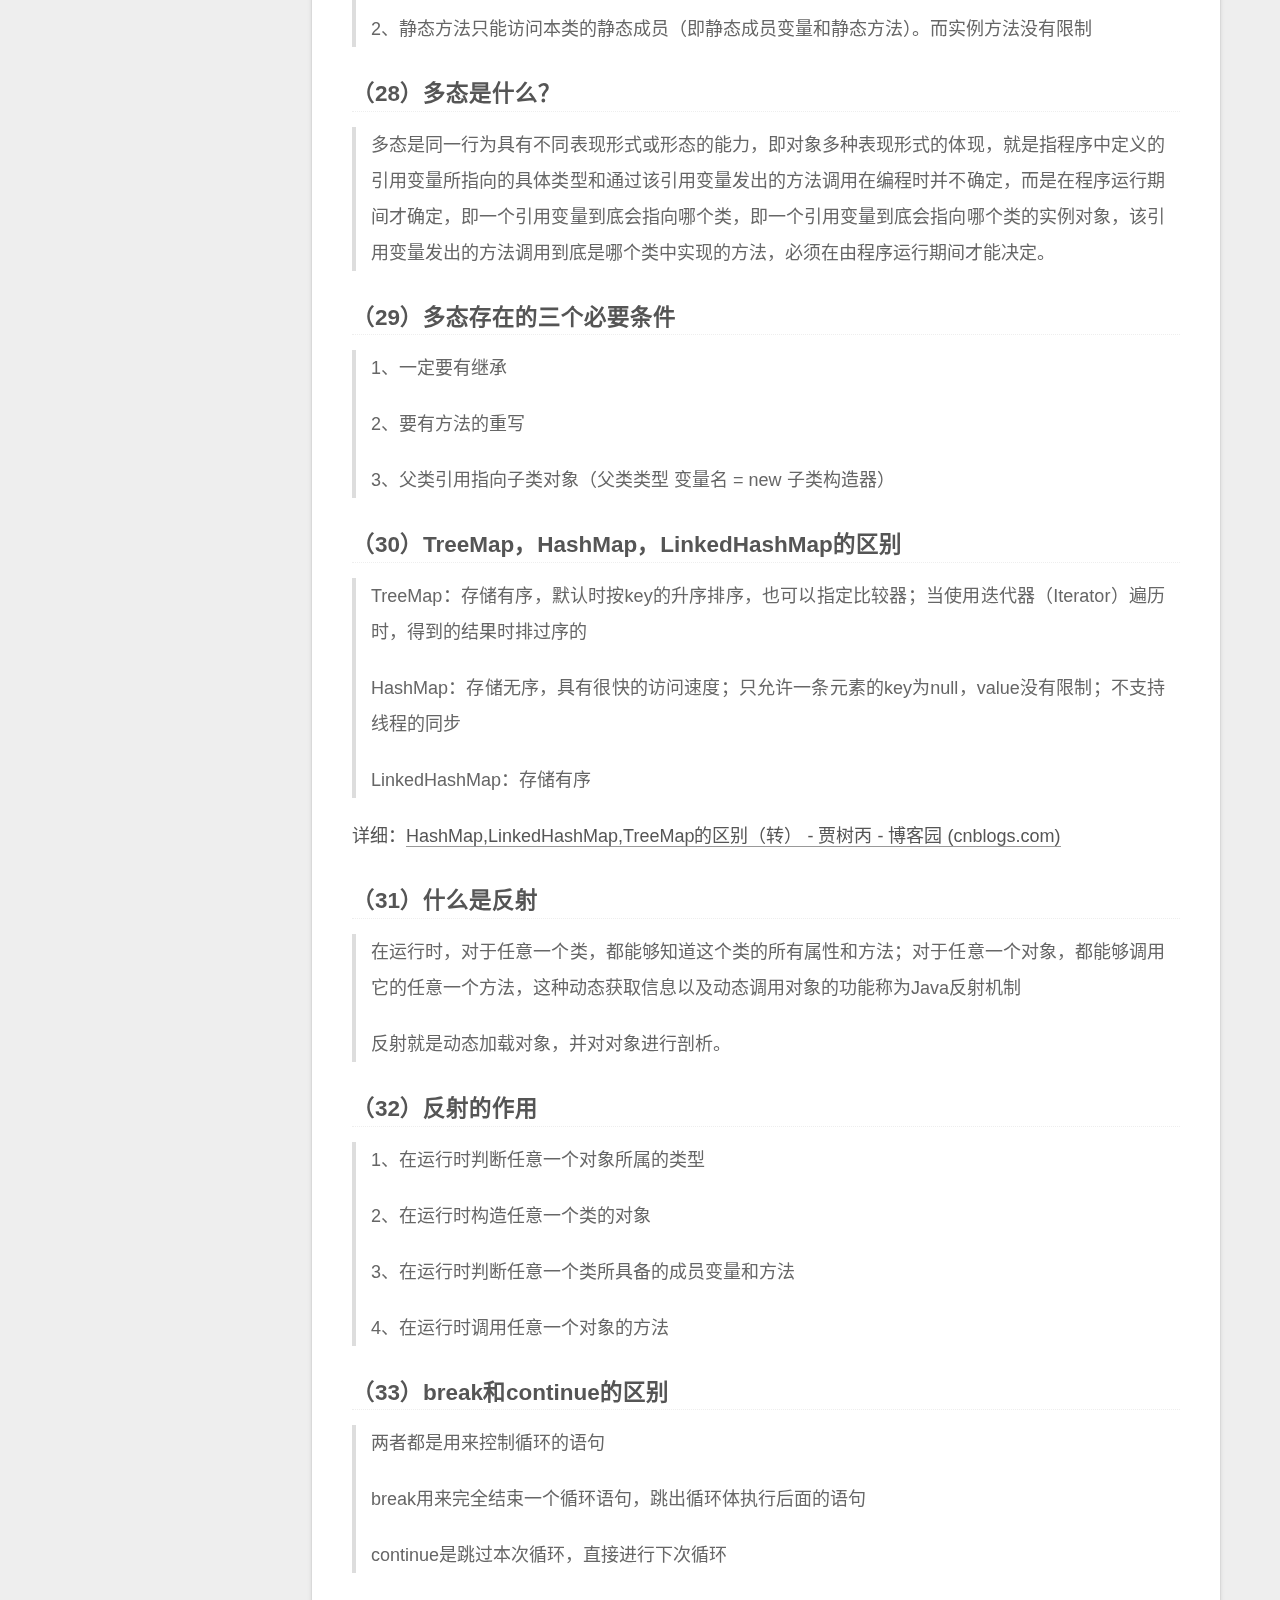
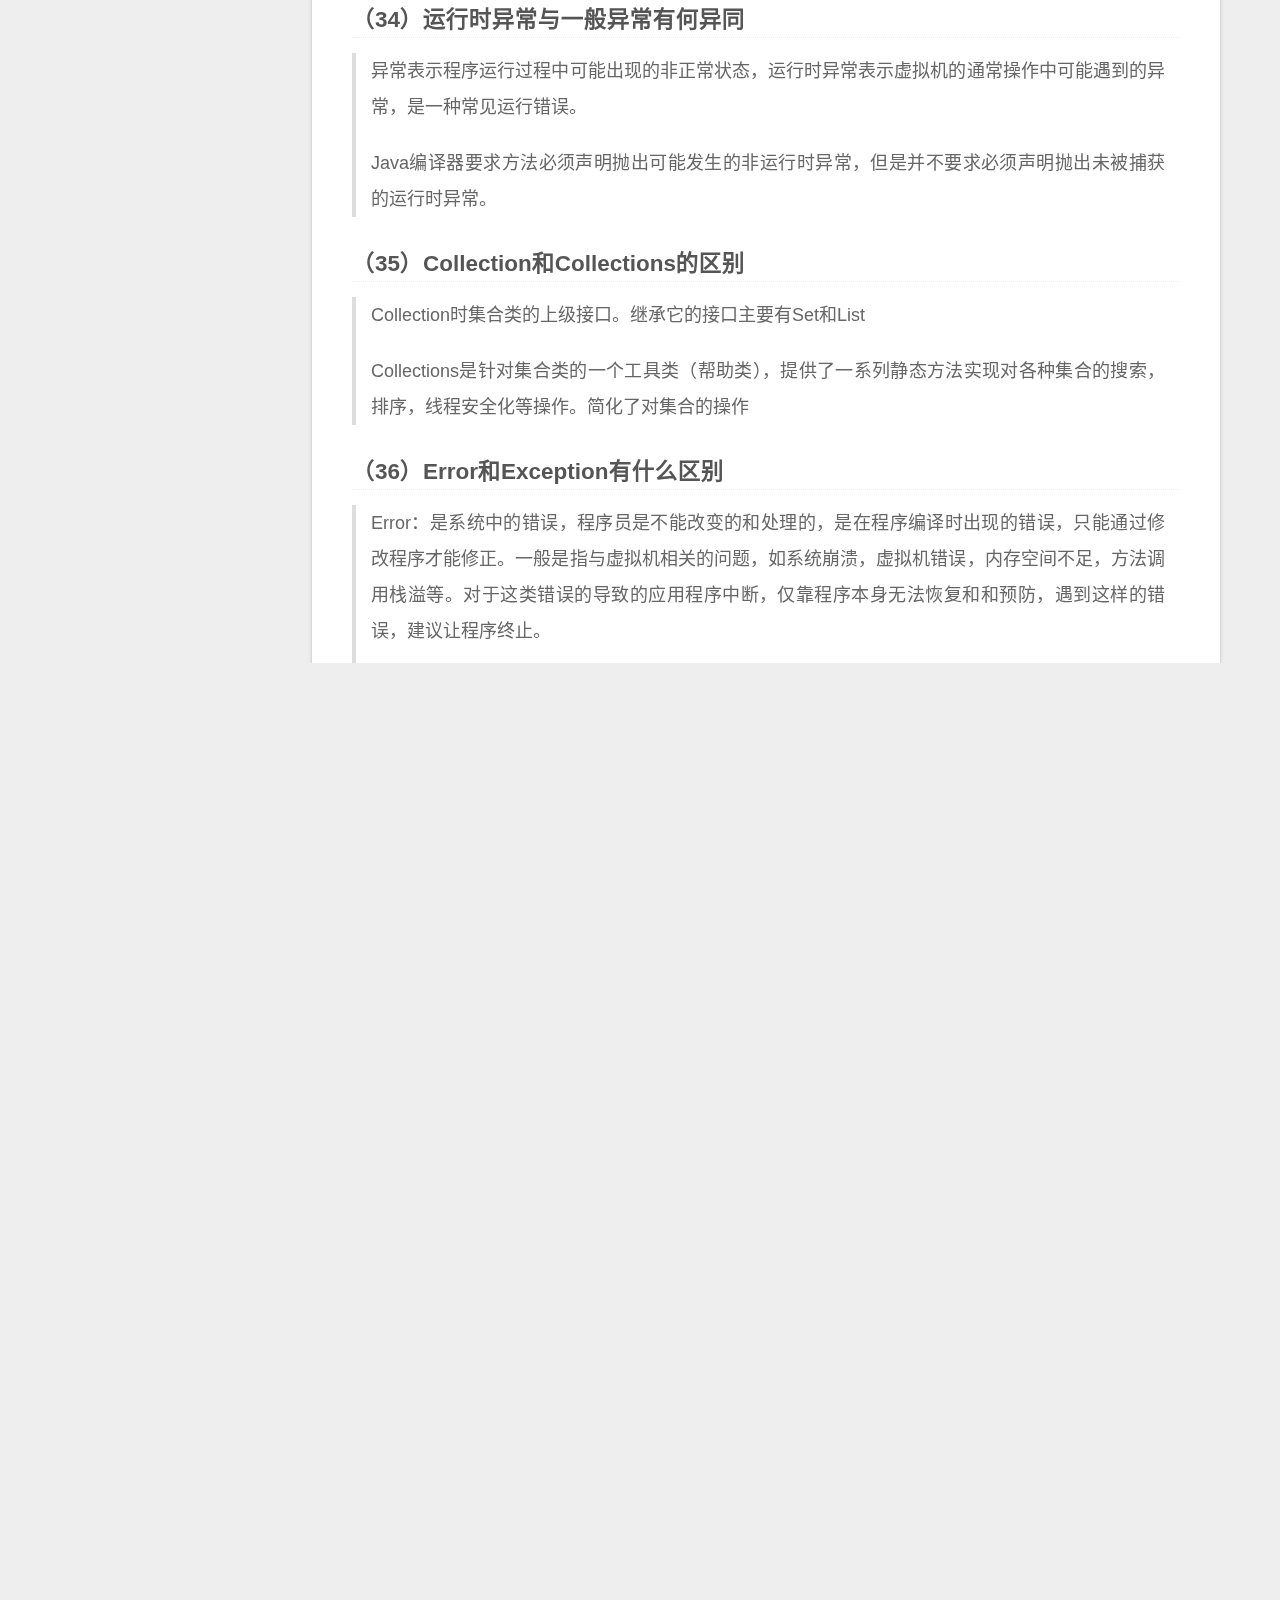
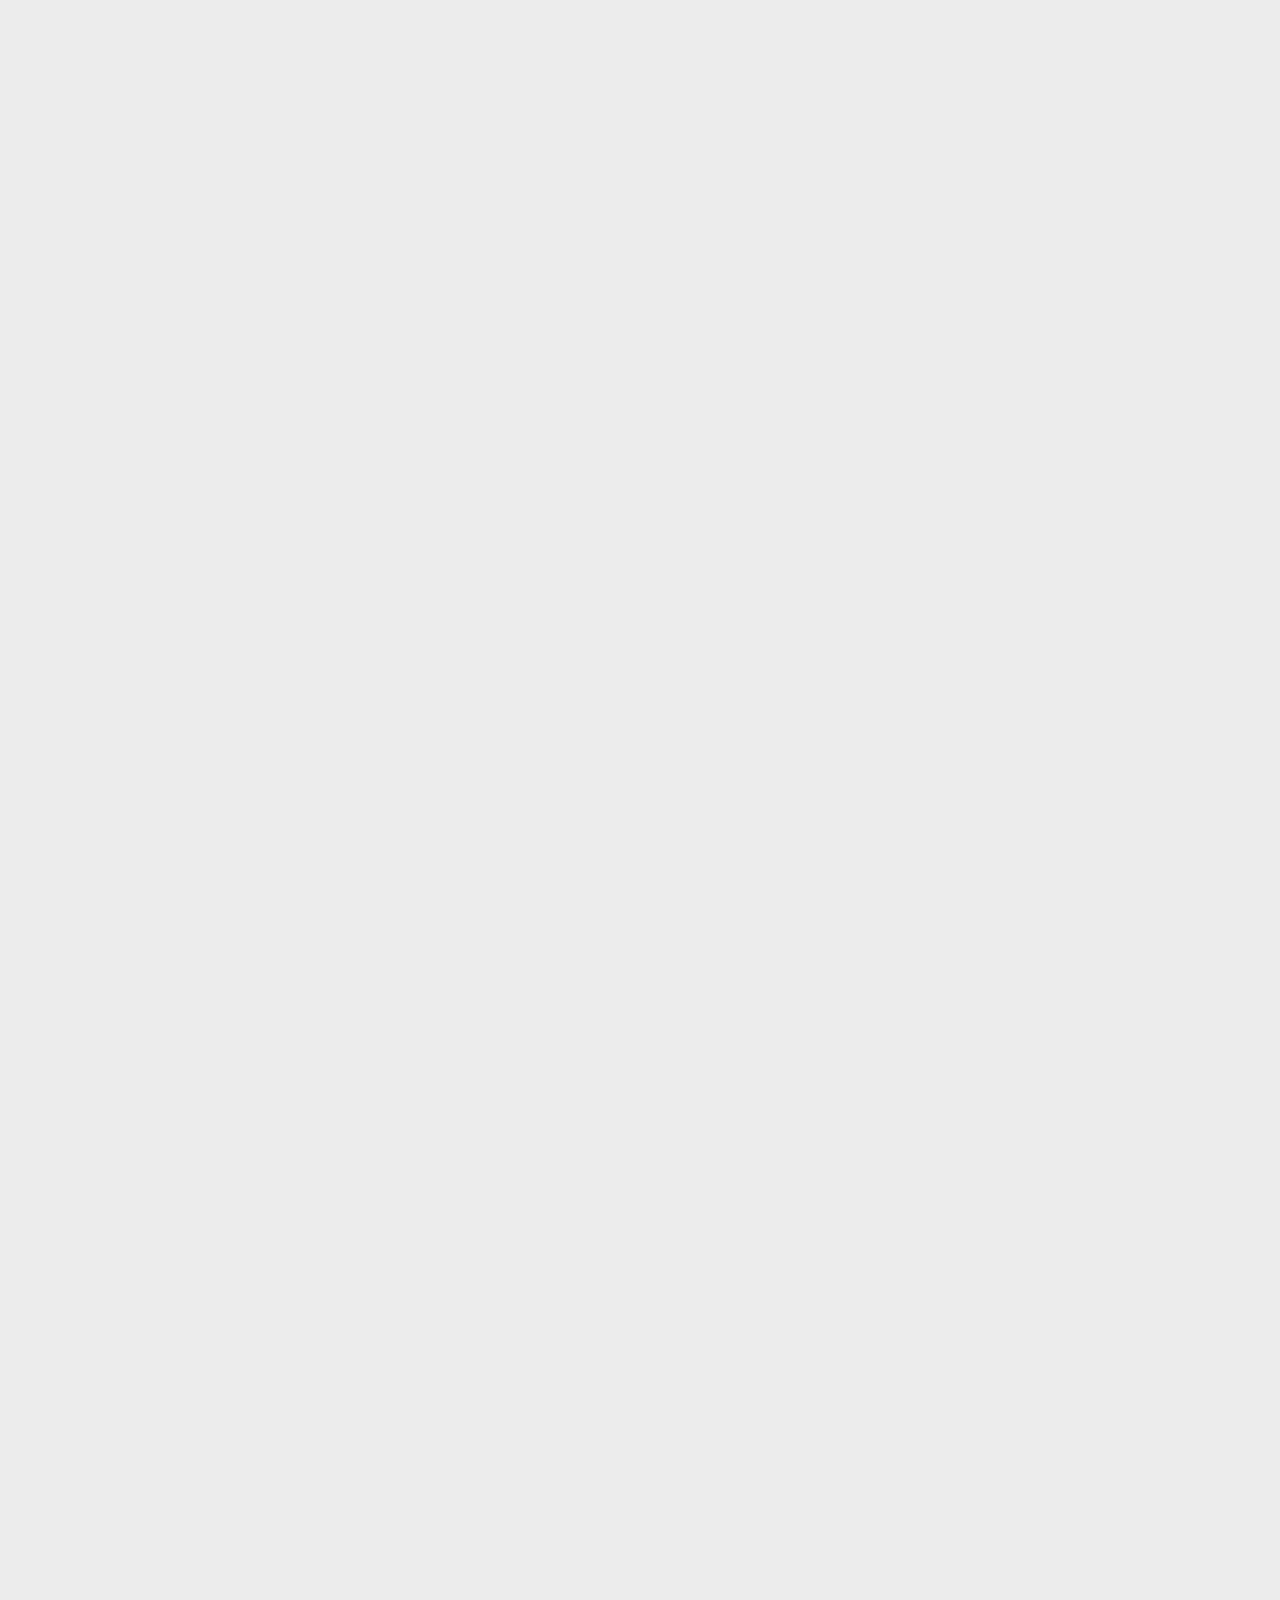
==== commit 660a7d41: "Site updated: 2023-07-06 09:10:34" ====
--- a/index.html
+++ b/index.html
@@ -641,7 +641,7 @@
 <p><img src="/../pic/%E8%AE%BE%E7%BD%AEssh5.PNG" alt="设置ssh5"></p>
 <p>添加成功后</p>
 <blockquote>
-<p>输入：ssh -T <a href="mailto:&#103;&#105;&#116;&#64;&#103;&#x69;&#x74;&#104;&#117;&#x62;&#46;&#x63;&#111;&#109;">&#103;&#105;&#116;&#64;&#103;&#x69;&#x74;&#104;&#117;&#x62;&#46;&#x63;&#111;&#109;</a></p>
+<p>输入：ssh -T <a href="mailto:&#103;&#x69;&#x74;&#x40;&#103;&#x69;&#116;&#x68;&#117;&#x62;&#x2e;&#x63;&#111;&#x6d;">&#103;&#x69;&#x74;&#x40;&#103;&#x69;&#116;&#x68;&#117;&#x62;&#x2e;&#x63;&#111;&#x6d;</a></p>
 </blockquote>
 <p>第一次使用会出现这种，输入yes即可</p>
 <p><img src="/../pic/%E8%AE%BE%E7%BD%AEssh6.PNG" alt="设置ssh6"></p>
--- a/css/main.css
+++ b/css/main.css
@@ -1169,7 +1169,7 @@
 }
 .links-of-author a::before,
 .links-of-author span.exturl::before {
-  background: #fb5b83;
+  background: #b6ffff;
   border-radius: 50%;
   content: ' ';
   display: inline-block;
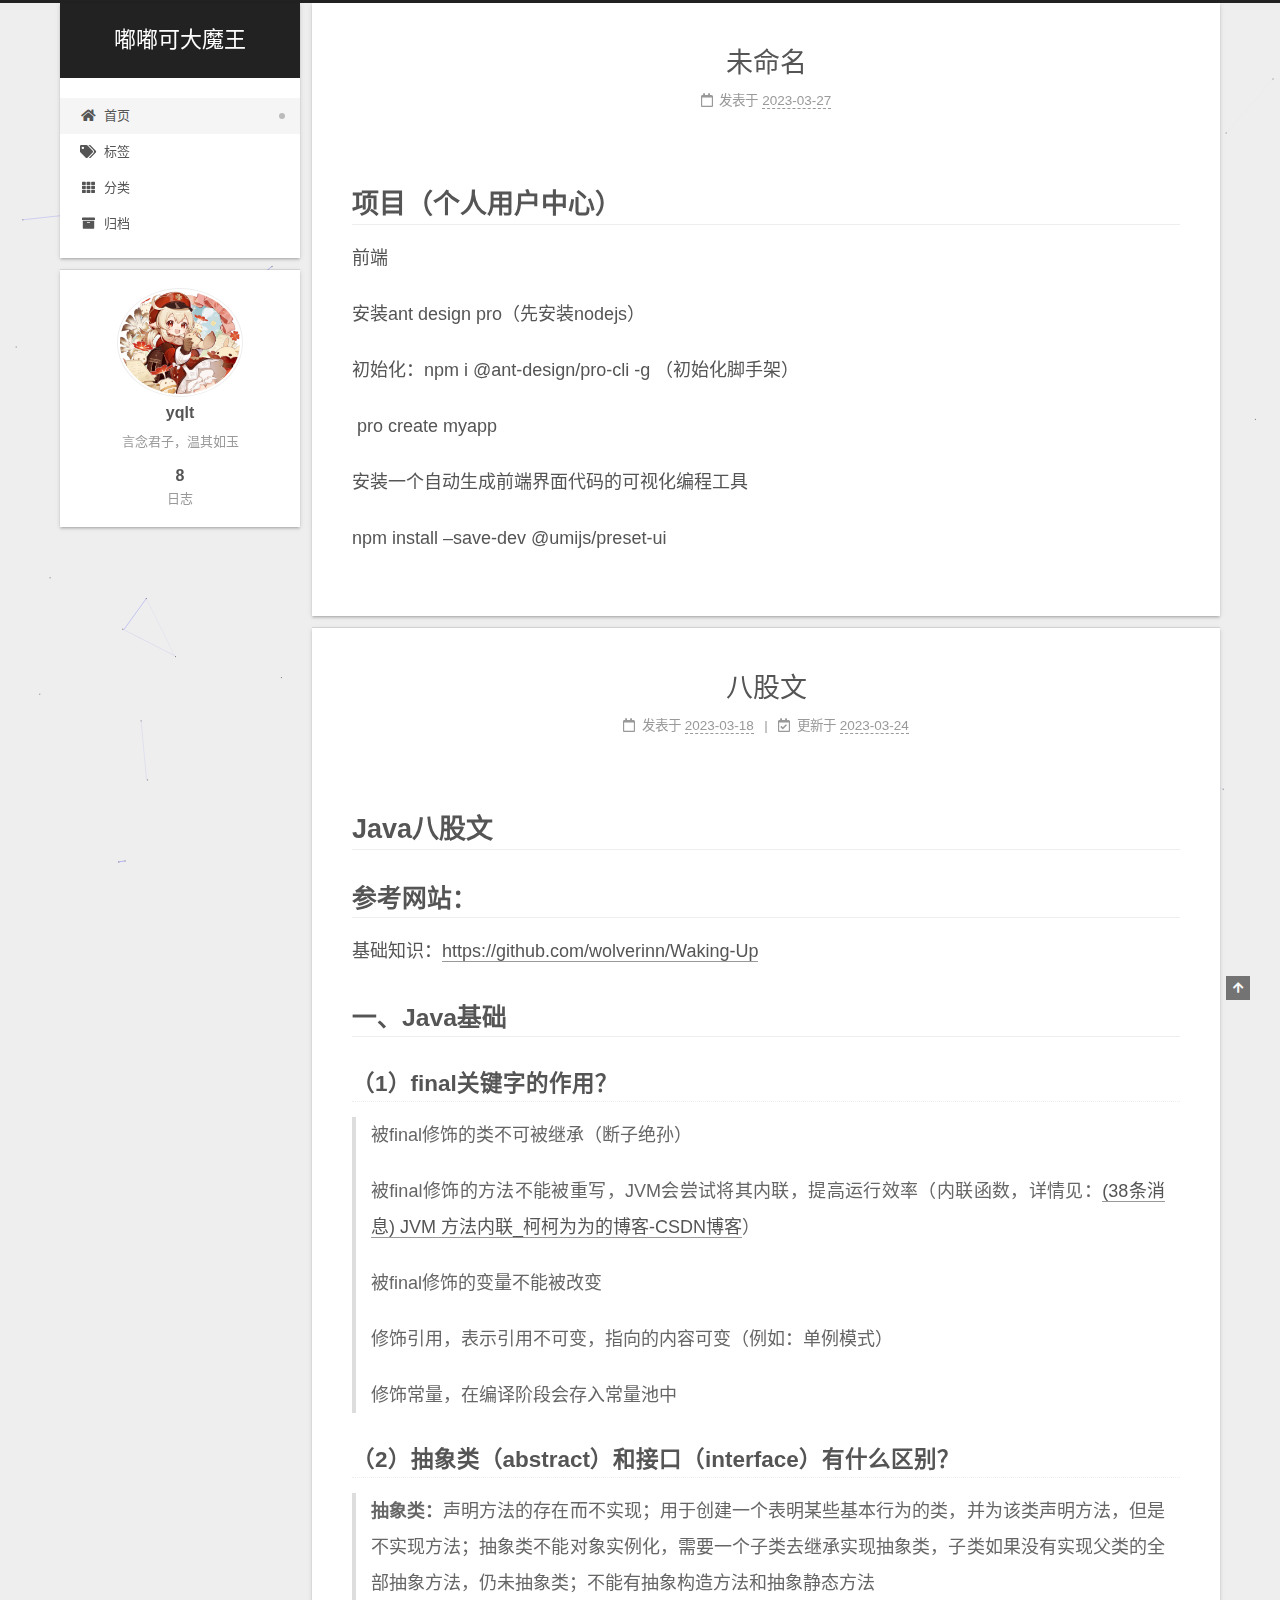
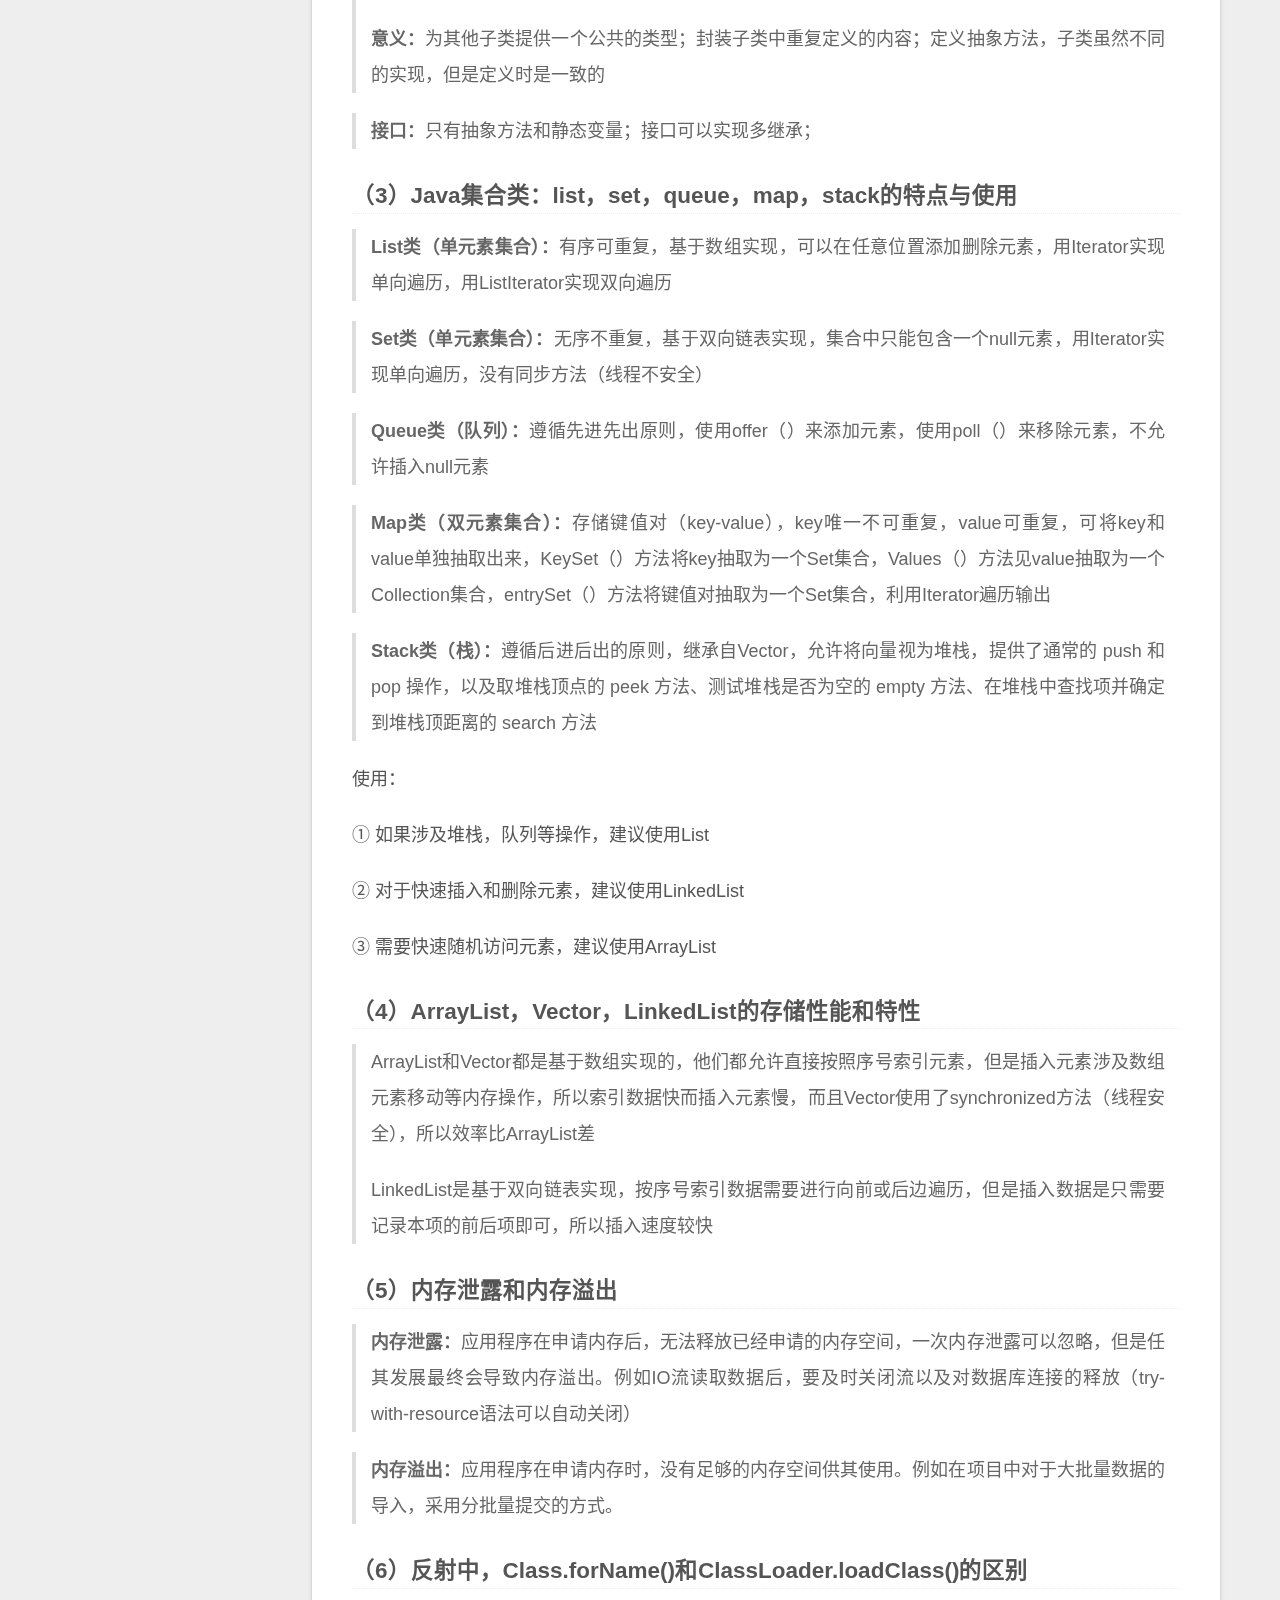
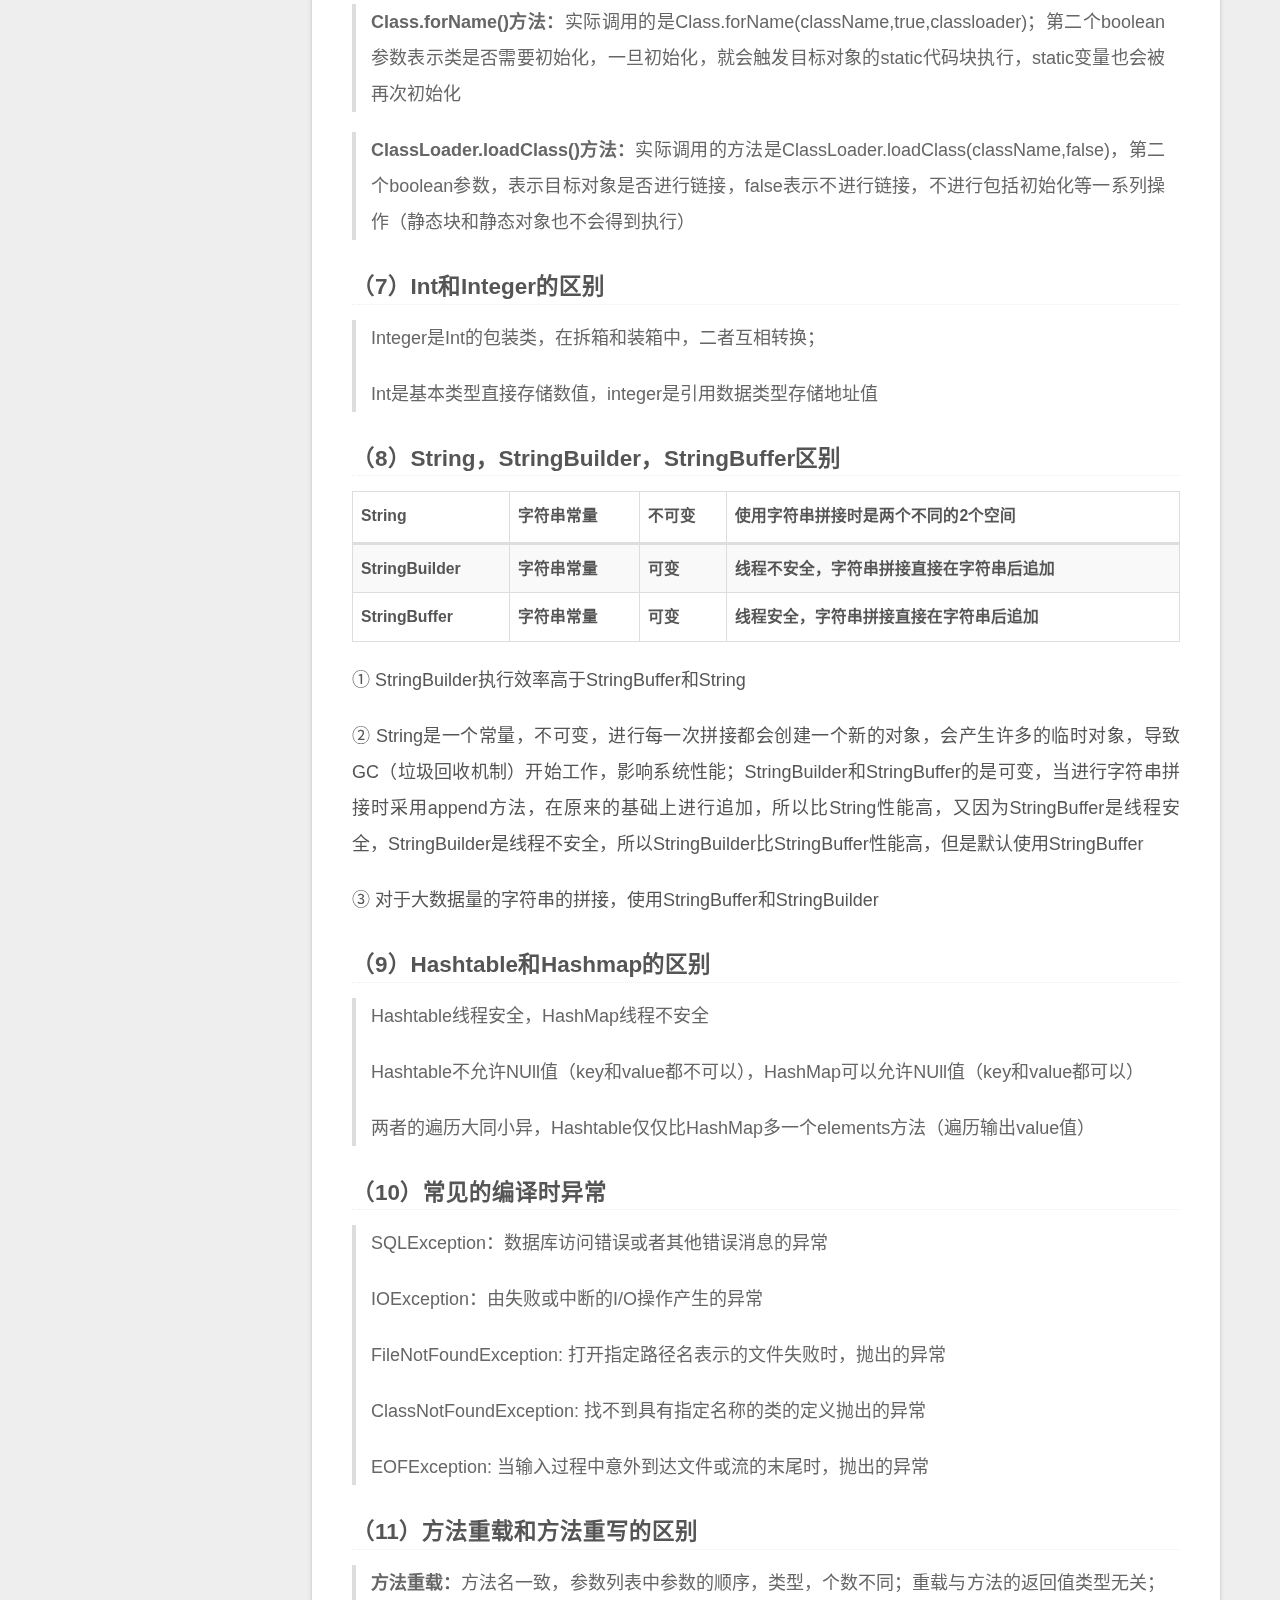
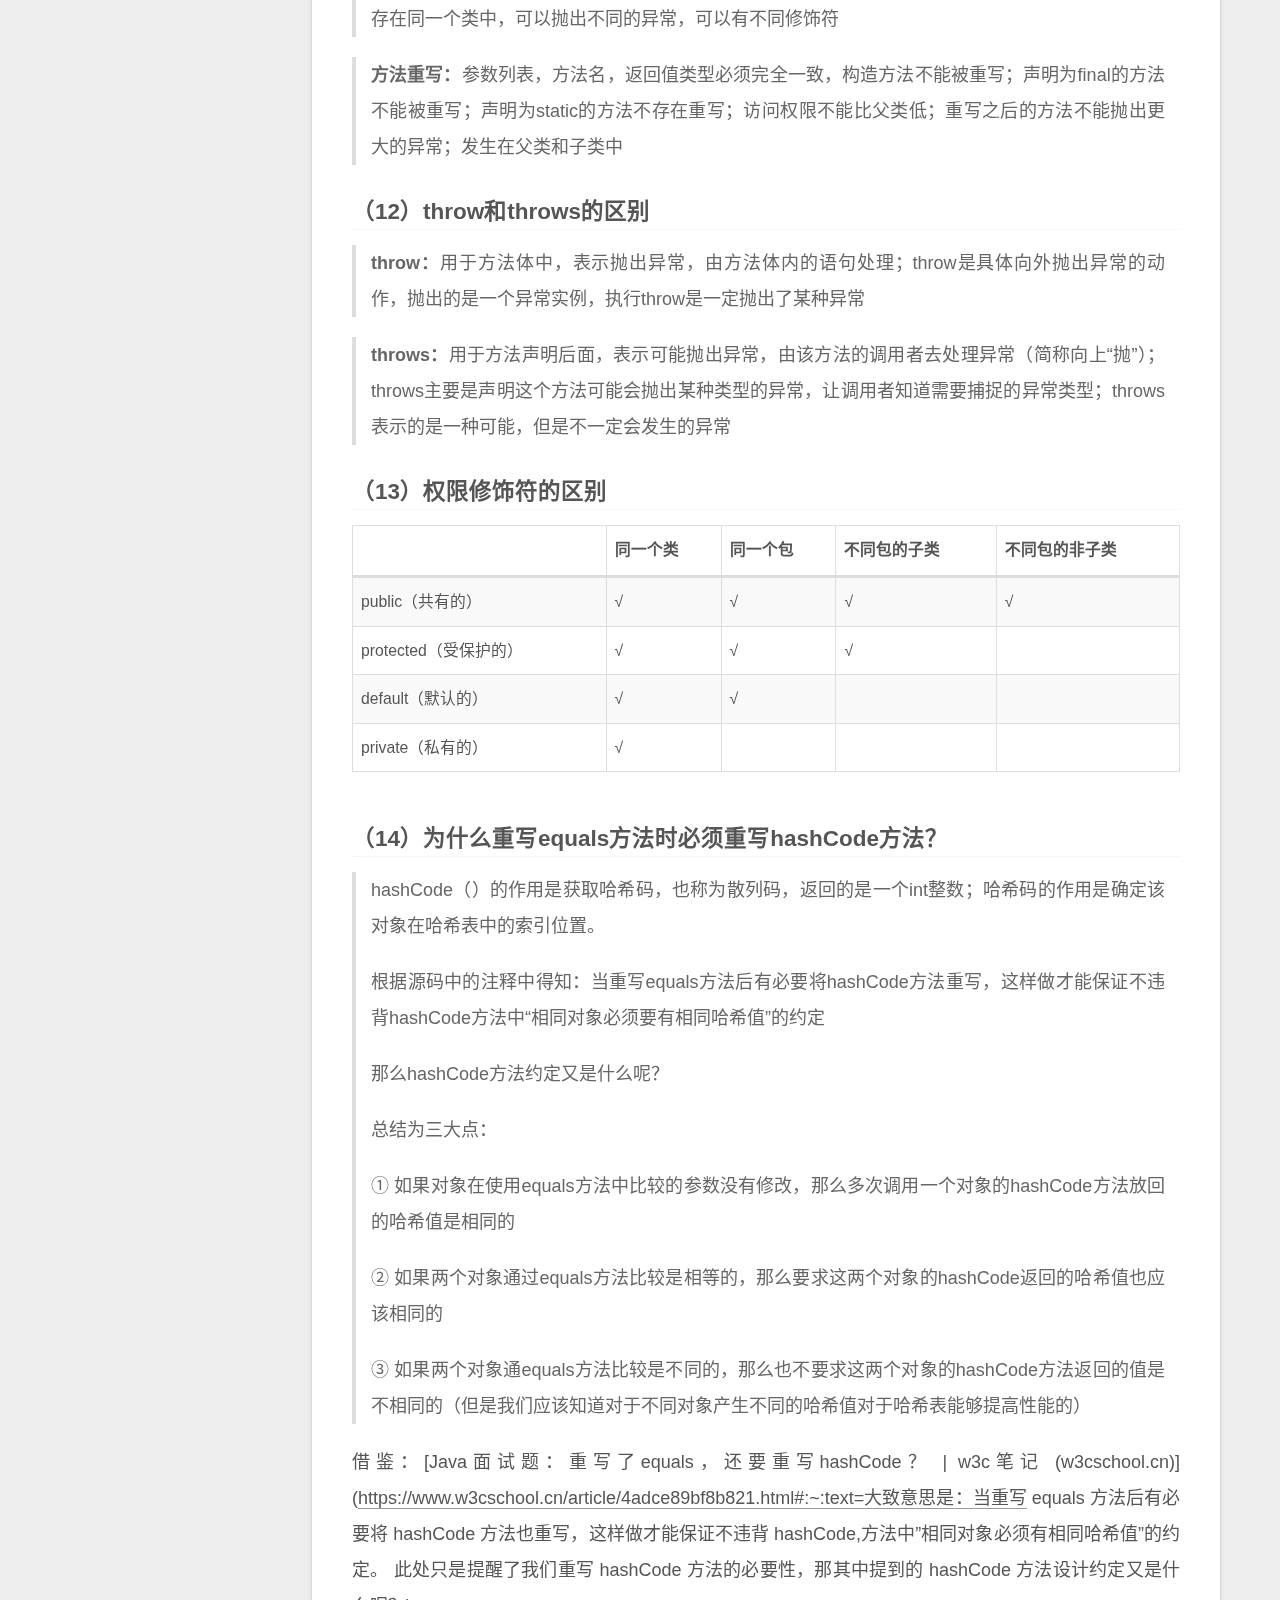
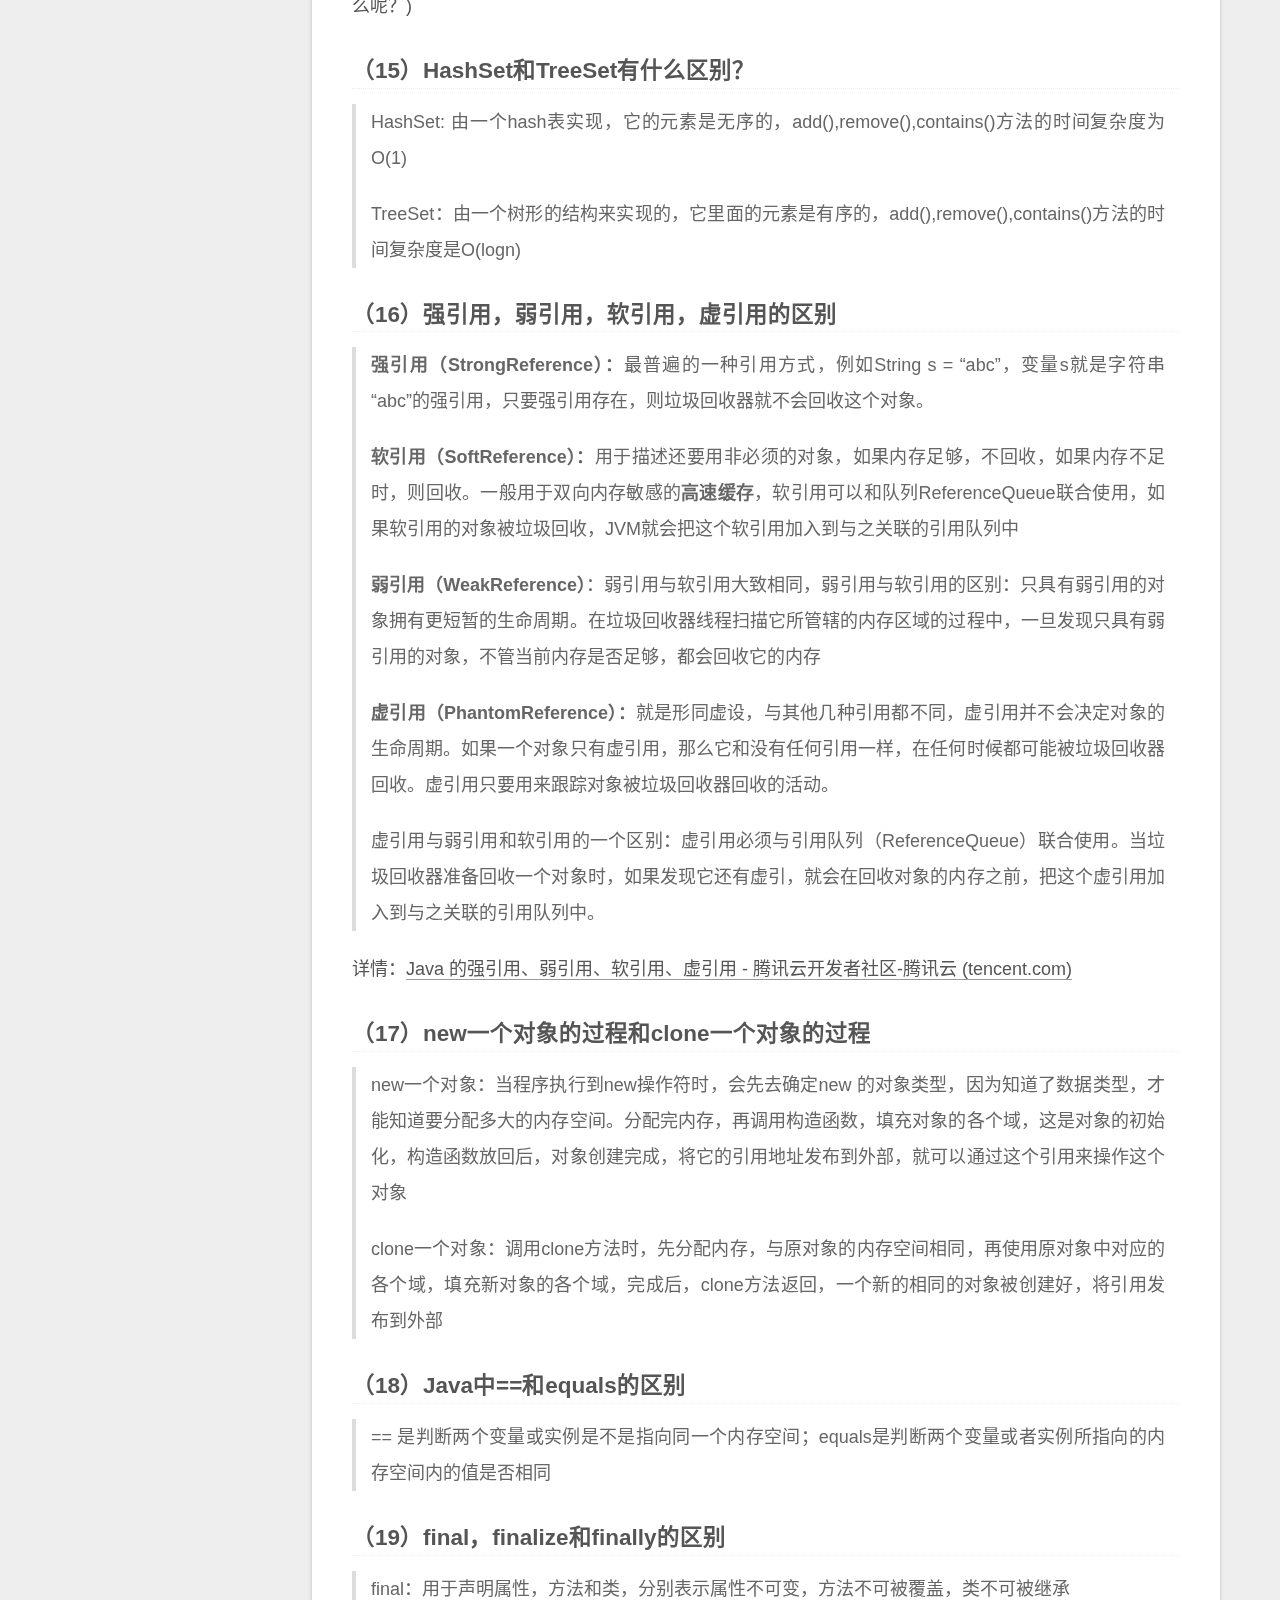
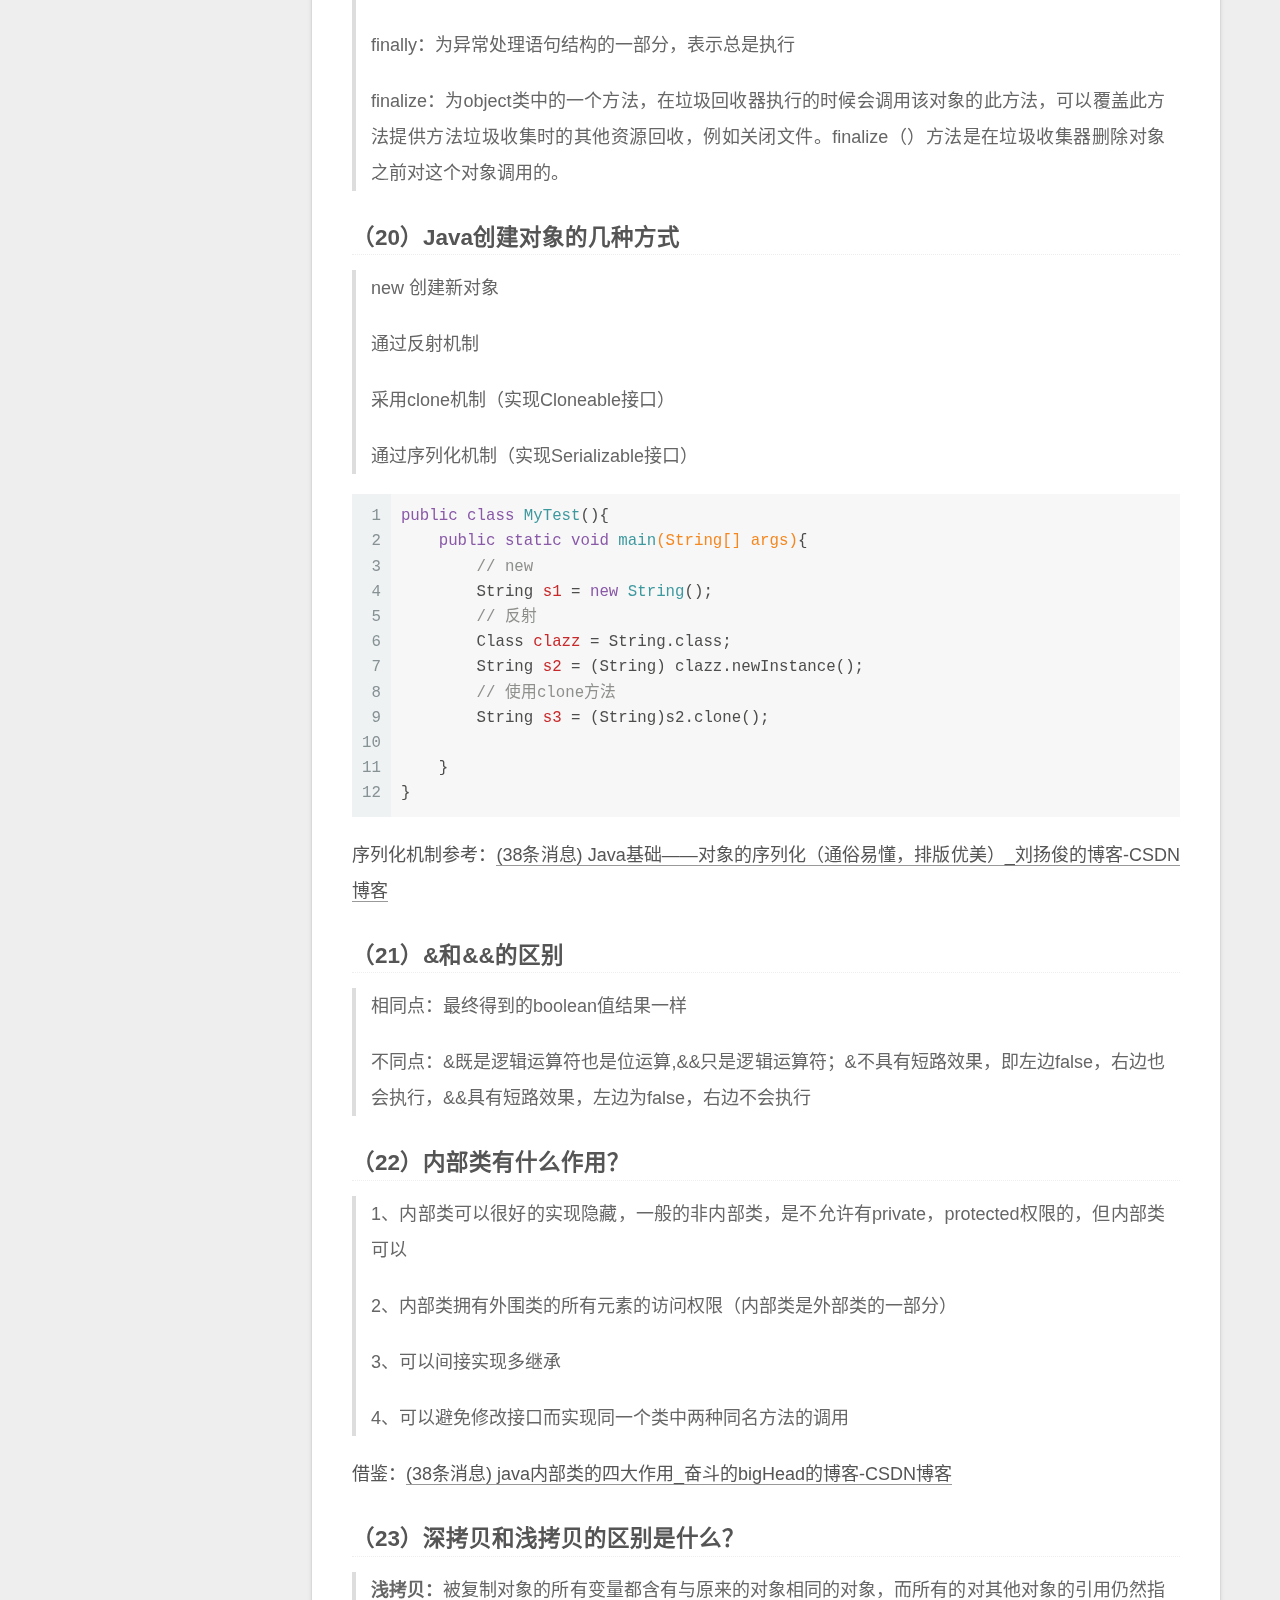
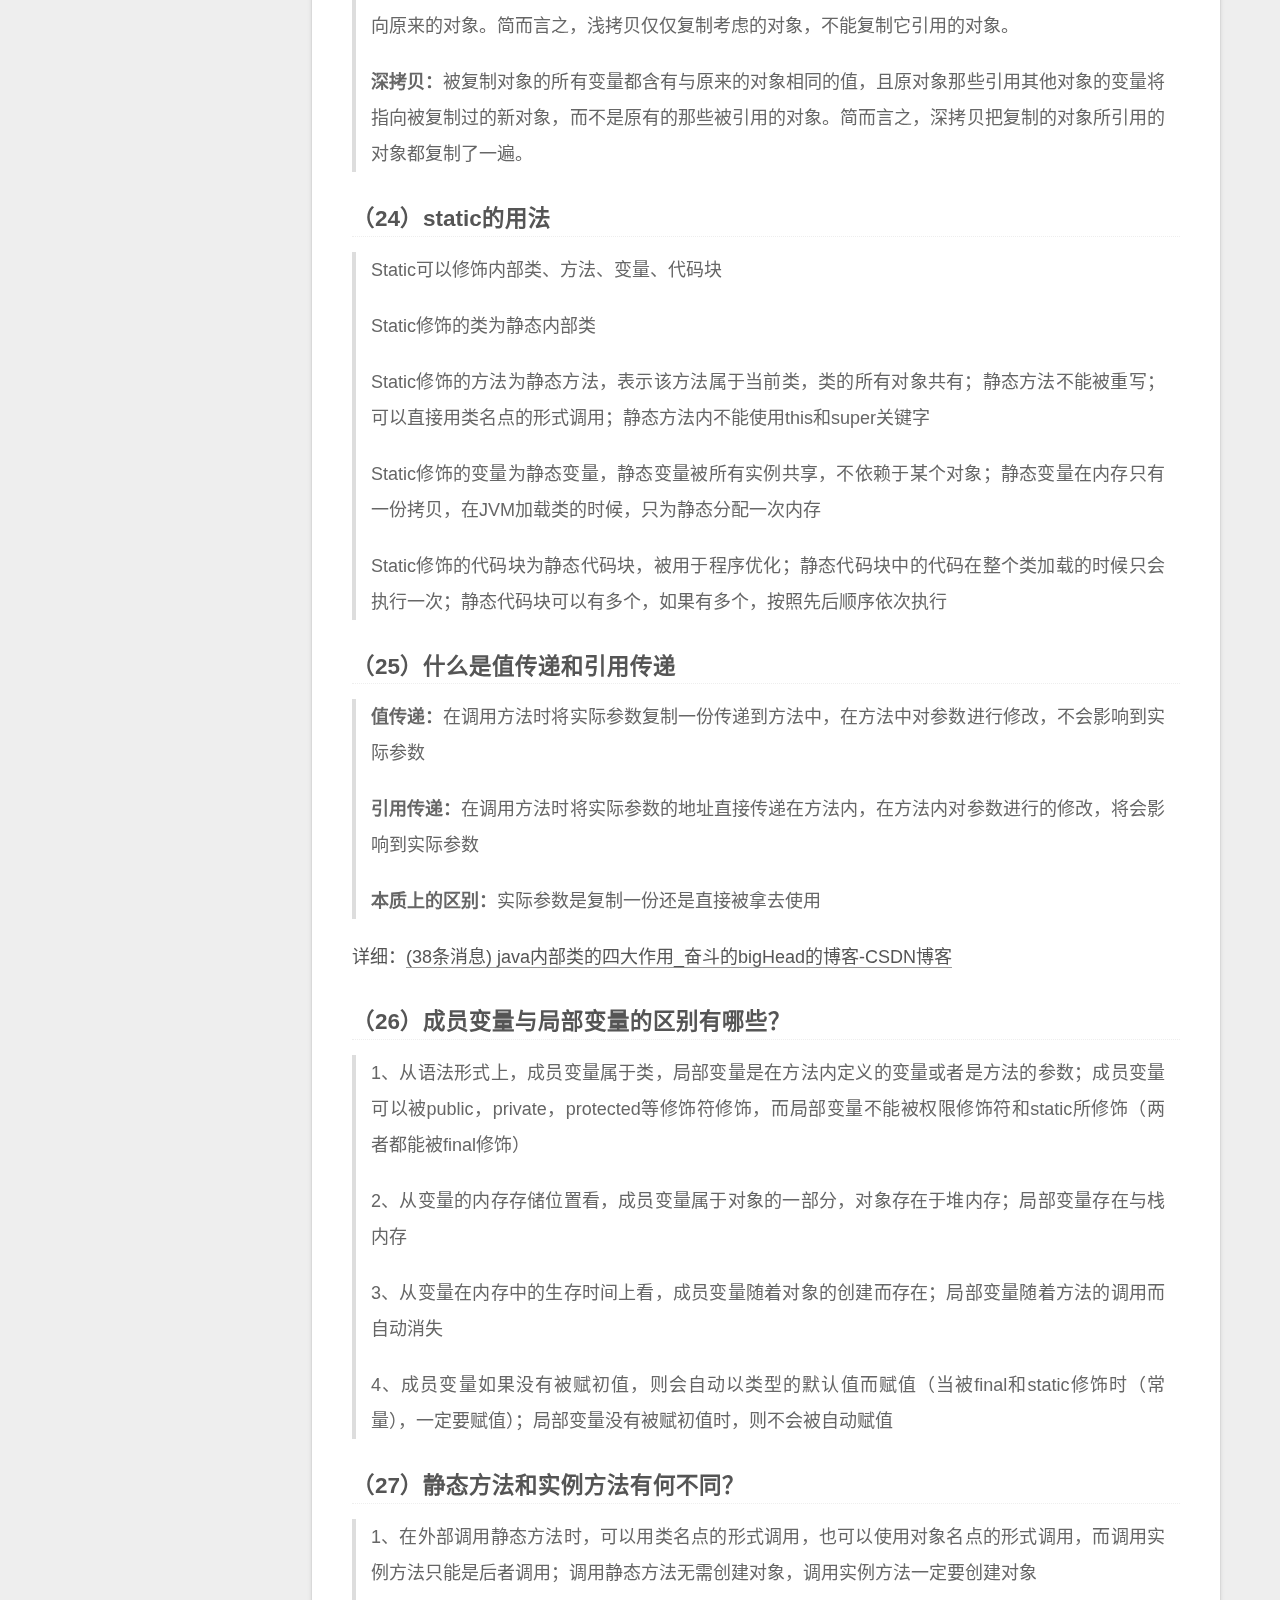
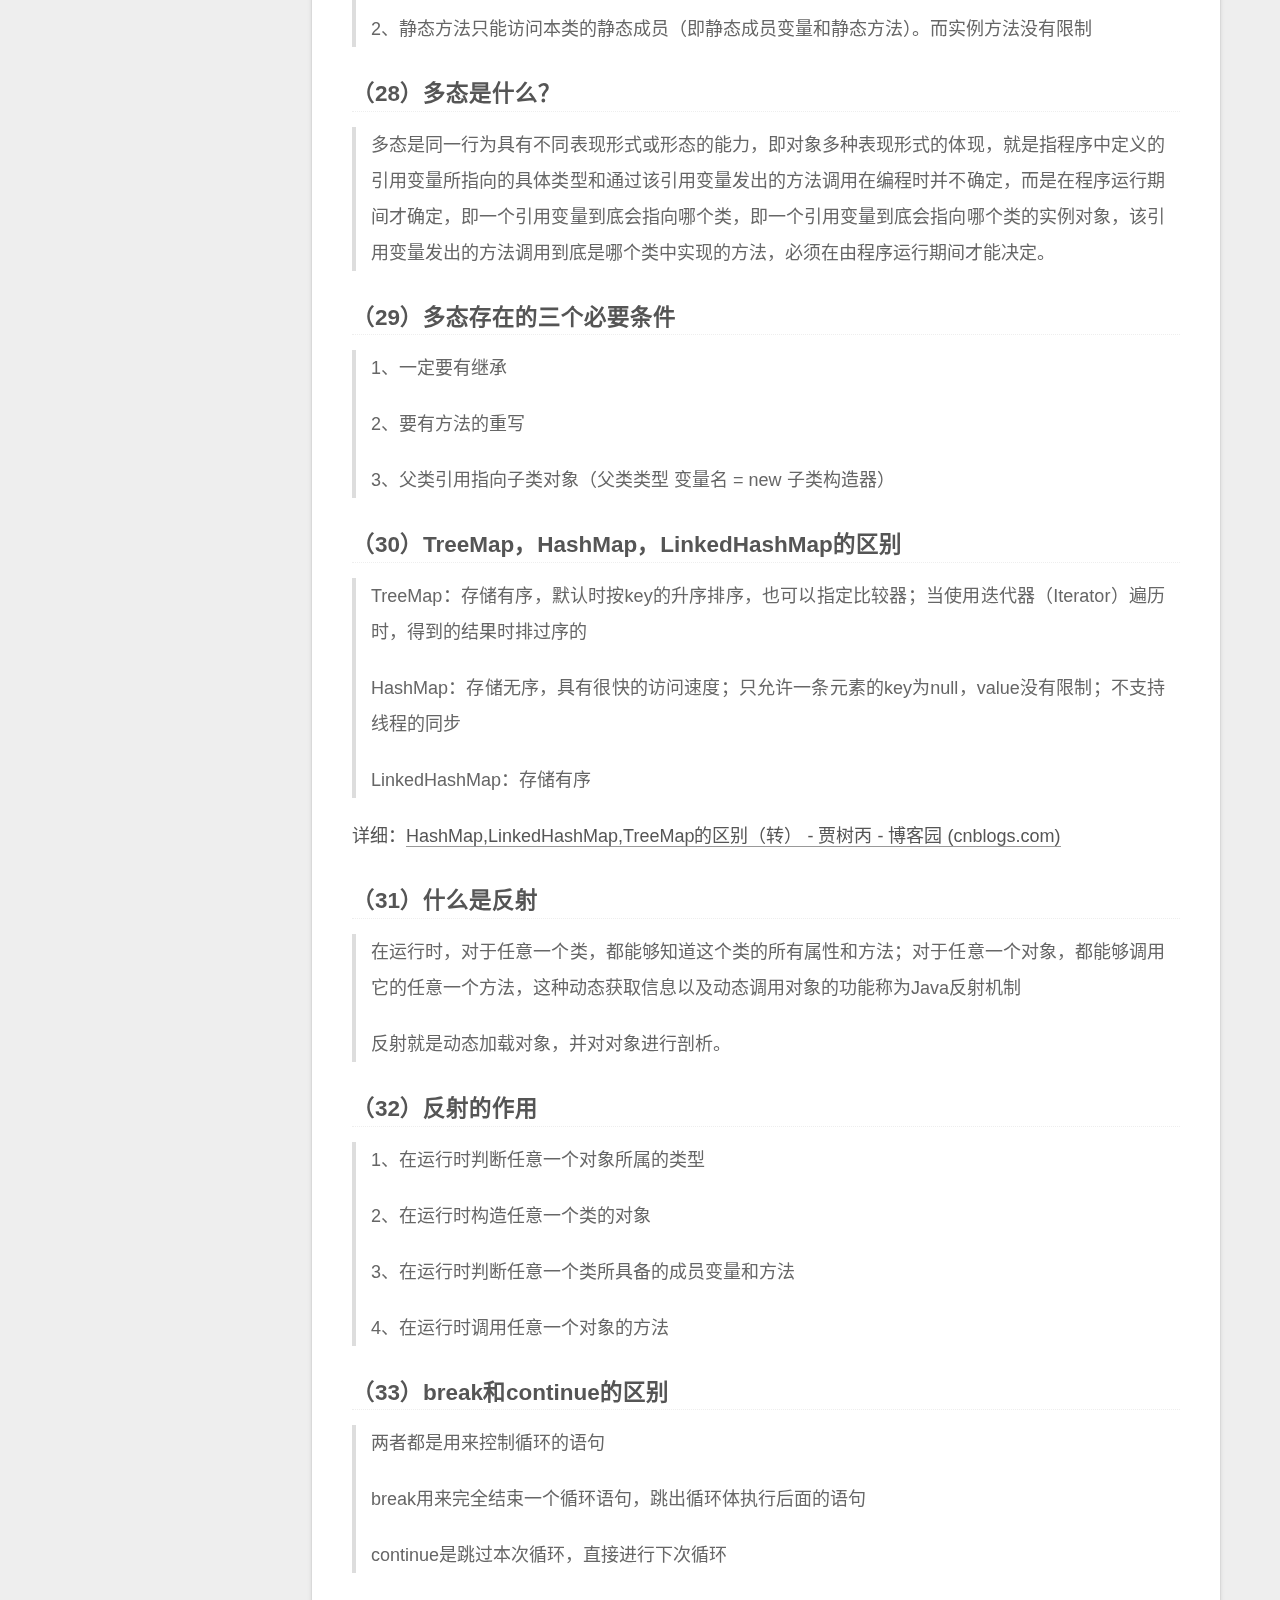
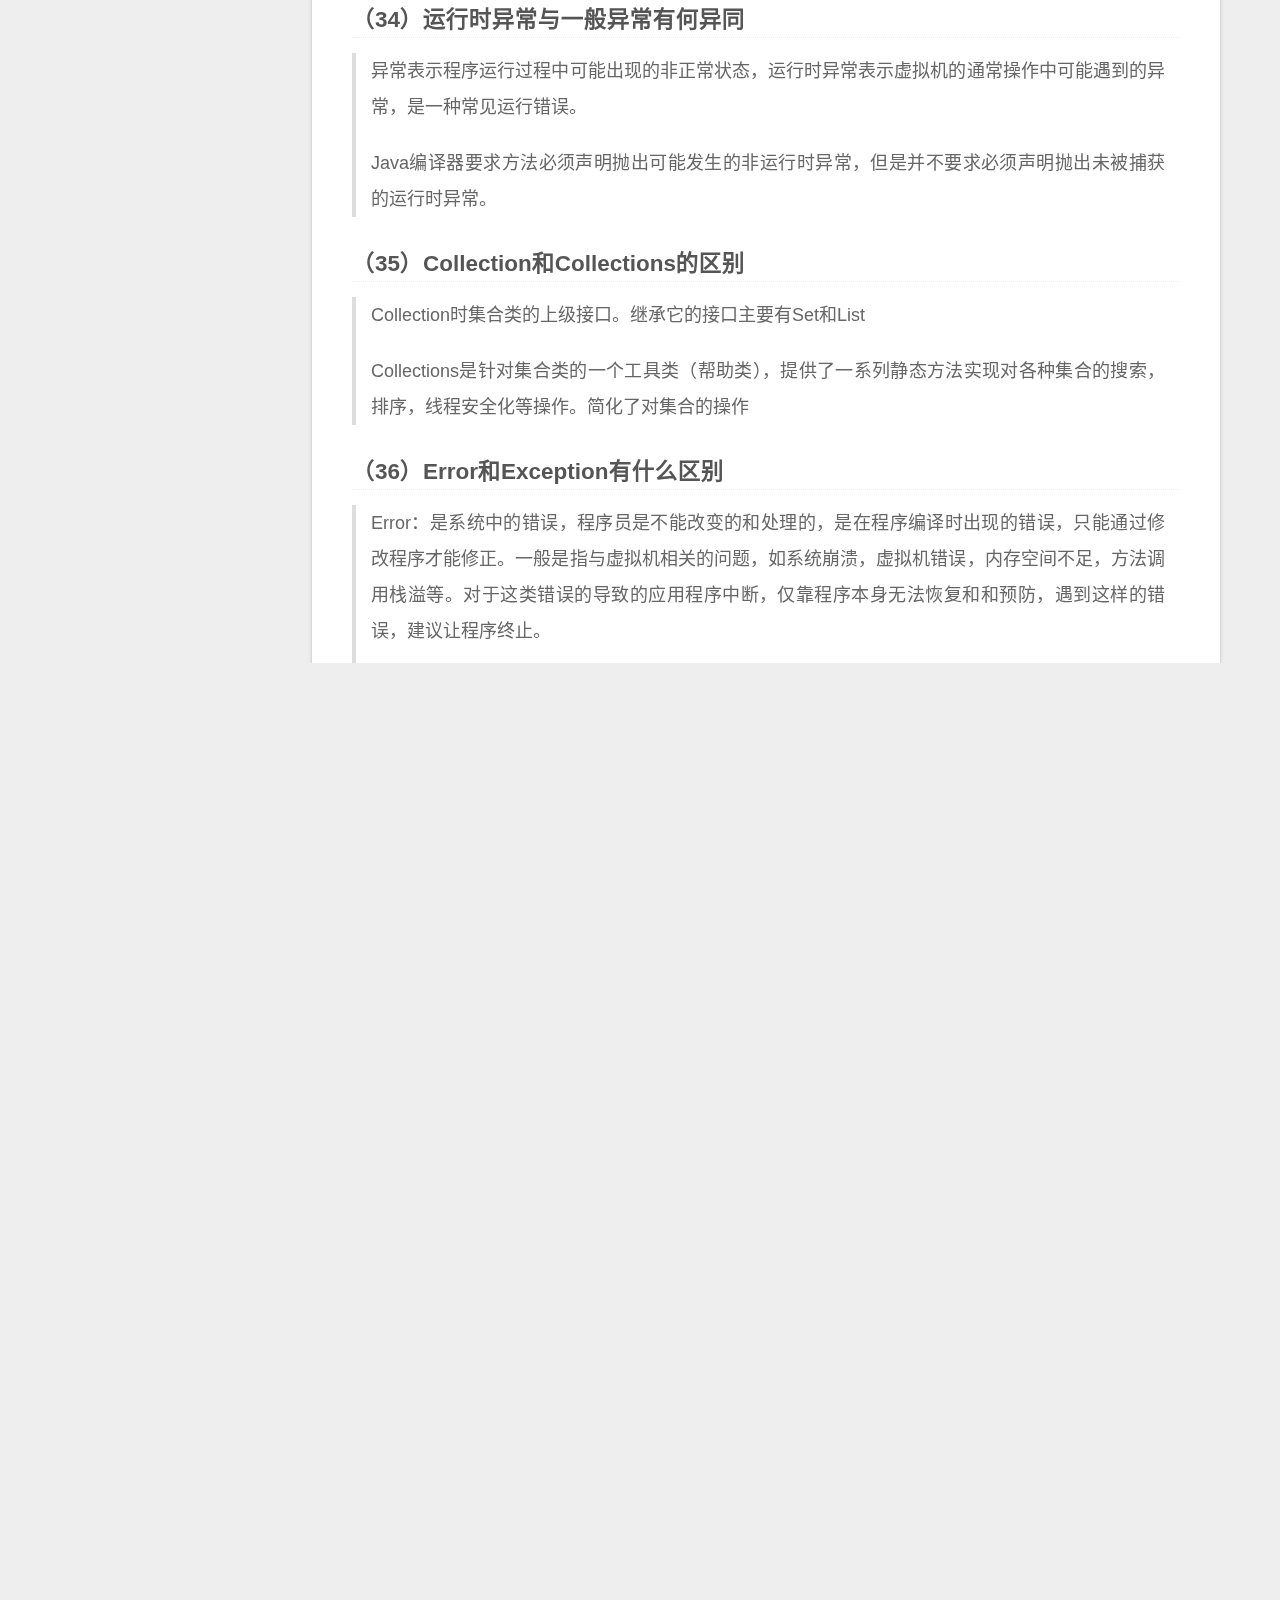
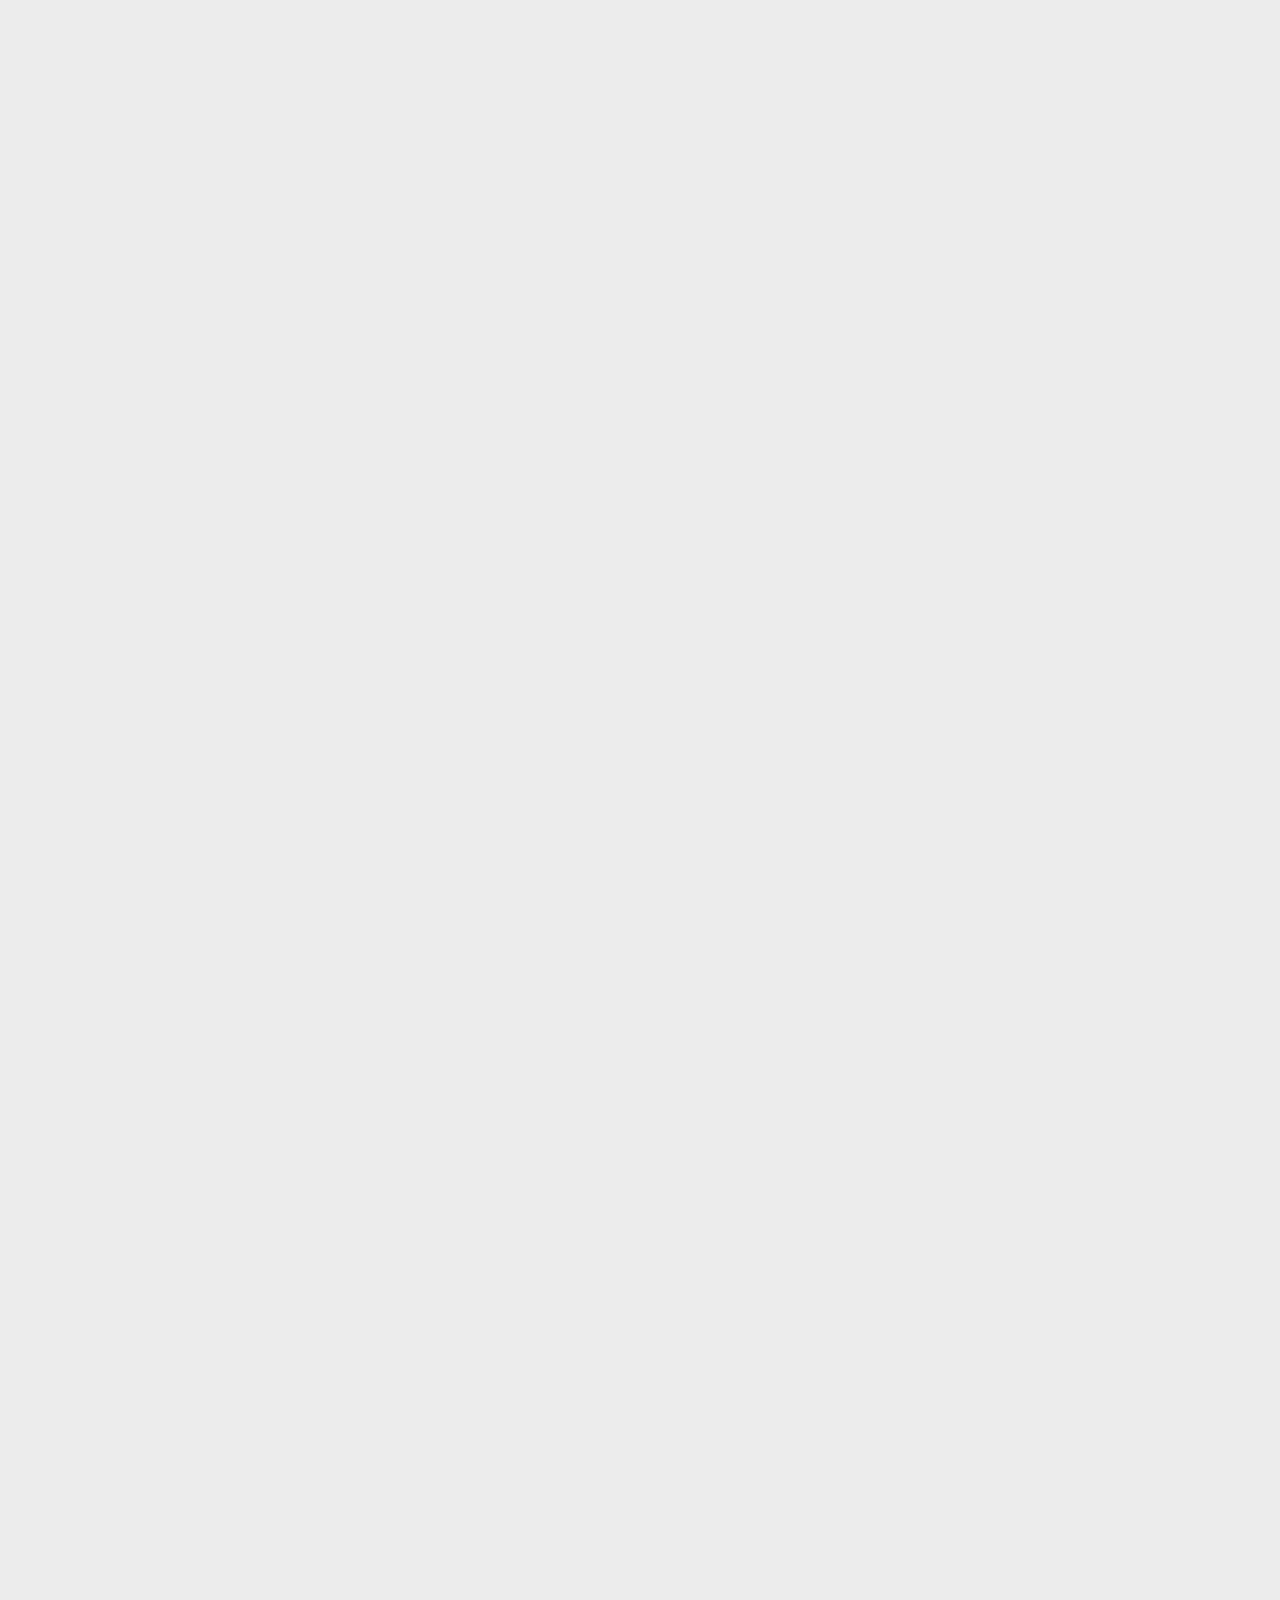
==== commit 15f4afb1: "Site updated: 2023-07-06 09:20:30" ====
--- a/index.html
+++ b/index.html
@@ -17,7 +17,7 @@
 
 <script id="hexo-configurations">
     var NexT = window.NexT || {};
-    var CONFIG = {"hostname":"example.com","root":"/","scheme":"Gemini","version":"7.8.0","exturl":false,"sidebar":{"position":"left","display":"post","padding":18,"offset":12,"onmobile":false},"copycode":{"enable":false,"show_result":false,"style":null},"back2top":{"enable":true,"sidebar":false,"scrollpercent":false},"bookmark":{"enable":false,"color":"#222","save":"auto"},"fancybox":false,"mediumzoom":false,"lazyload":false,"pangu":false,"comments":{"style":"tabs","active":null,"storage":true,"lazyload":false,"nav":null},"algolia":{"hits":{"per_page":10},"labels":{"input_placeholder":"Search for Posts","hits_empty":"We didn't find any results for the search: ${query}","hits_stats":"${hits} results found in ${time} ms"}},"localsearch":{"enable":false,"trigger":"auto","top_n_per_article":1,"unescape":false,"preload":false},"motion":{"enable":true,"async":false,"transition":{"post_block":"fadeIn","post_header":"slideDownIn","post_body":"slideDownIn","coll_header":"slideLeftIn","sidebar":"slideUpIn"}}};
+    var CONFIG = {"hostname":"example.com","root":"/","scheme":"Gemini","version":"7.8.0","exturl":false,"sidebar":{"position":"left","display":"post","padding":18,"offset":12,"onmobile":false},"copycode":{"enable":false,"show_result":false,"style":null},"back2top":{"enable":true,"sidebar":false,"scrollpercent":false},"bookmark":{"enable":false,"color":"#222","save":"auto"},"fancybox":false,"mediumzoom":false,"lazyload":false,"pangu":false,"comments":{"style":"tabs","active":null,"storage":true,"lazyload":false,"nav":null},"algolia":{"hits":{"per_page":10},"labels":{"input_placeholder":"Search for Posts","hits_empty":"We didn't find any results for the search: ${query}","hits_stats":"${hits} results found in ${time} ms"}},"localsearch":{"enable":false,"trigger":"auto","top_n_per_article":1,"unescape":false,"preload":false},"motion":{"enable":true,"async":false,"transition":{"post_block":"fadeIn","post_header":"slideDownIn","post_body":"slideDownIn","coll_header":"slideLeftIn","sidebar":"slideUpIn"}},"path":"search.xml"};
   </script>
 
   <meta name="description" content="言念君子，温其如玉">
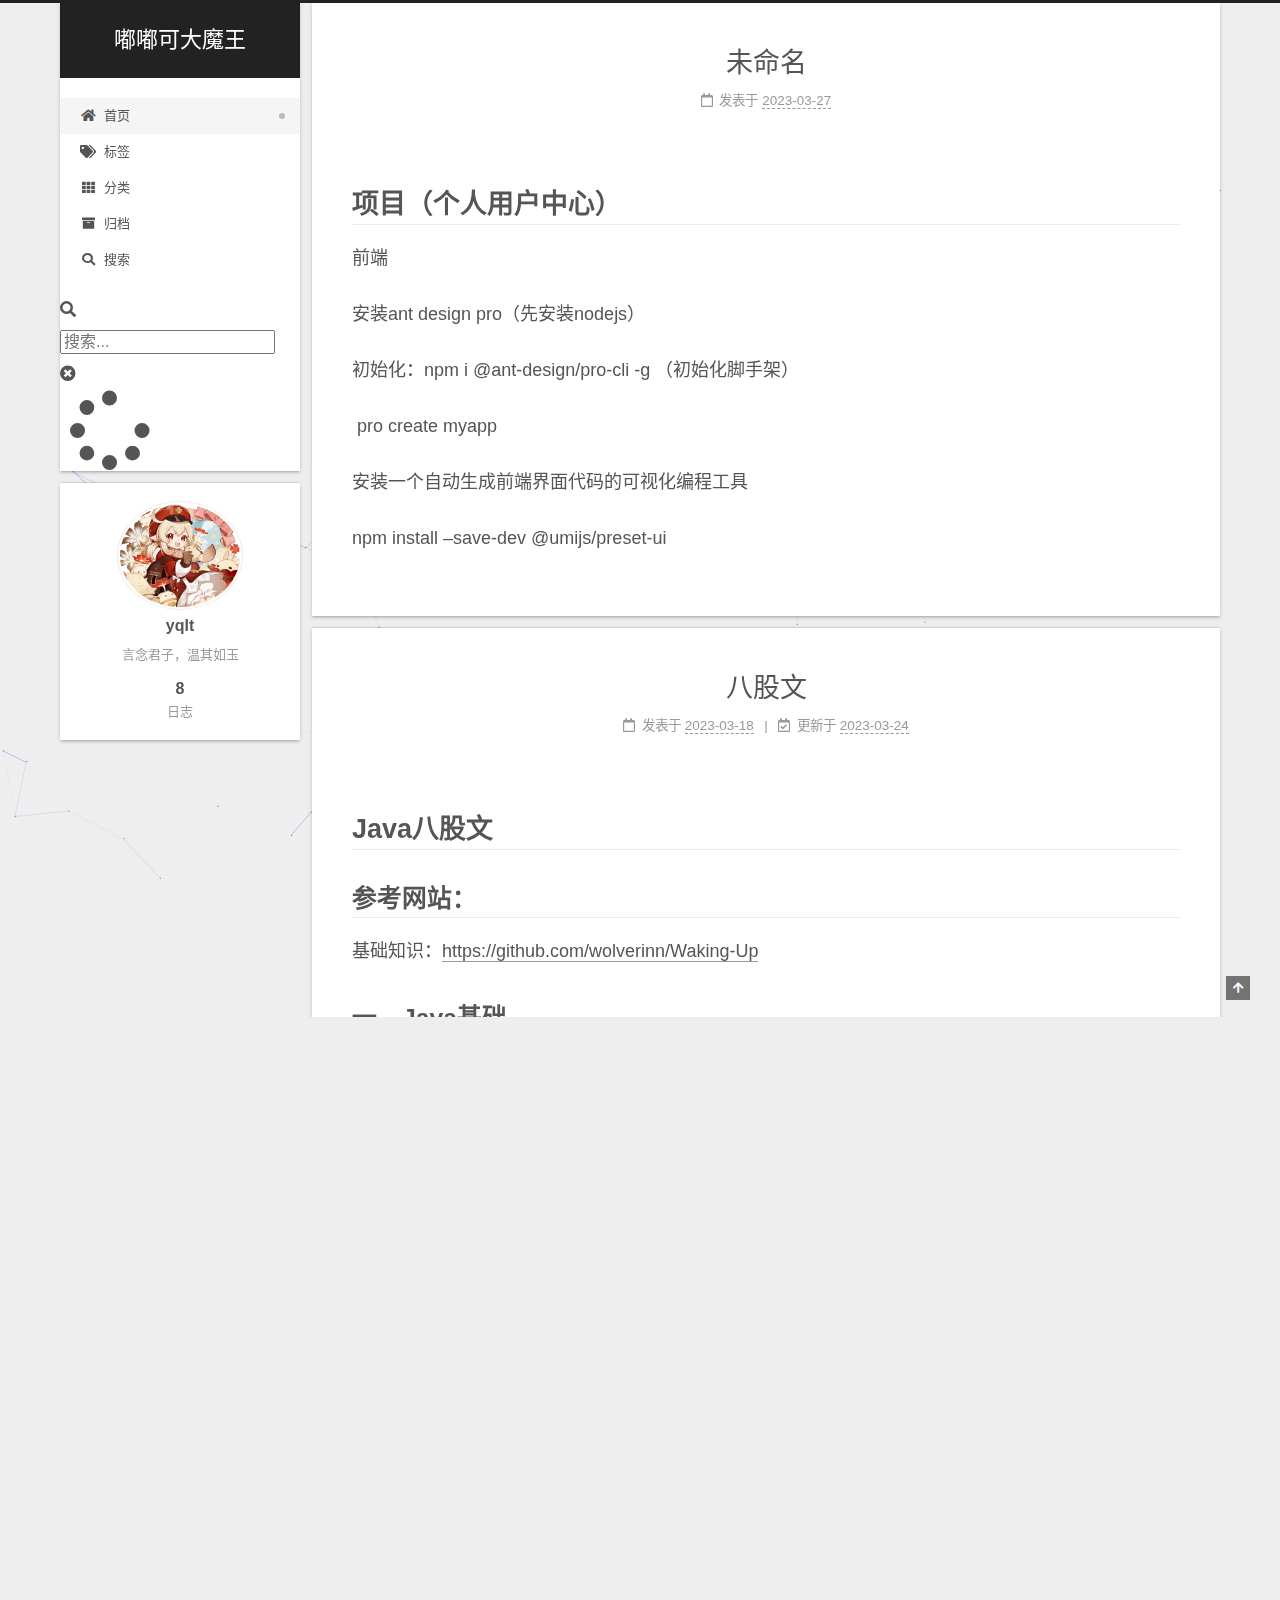
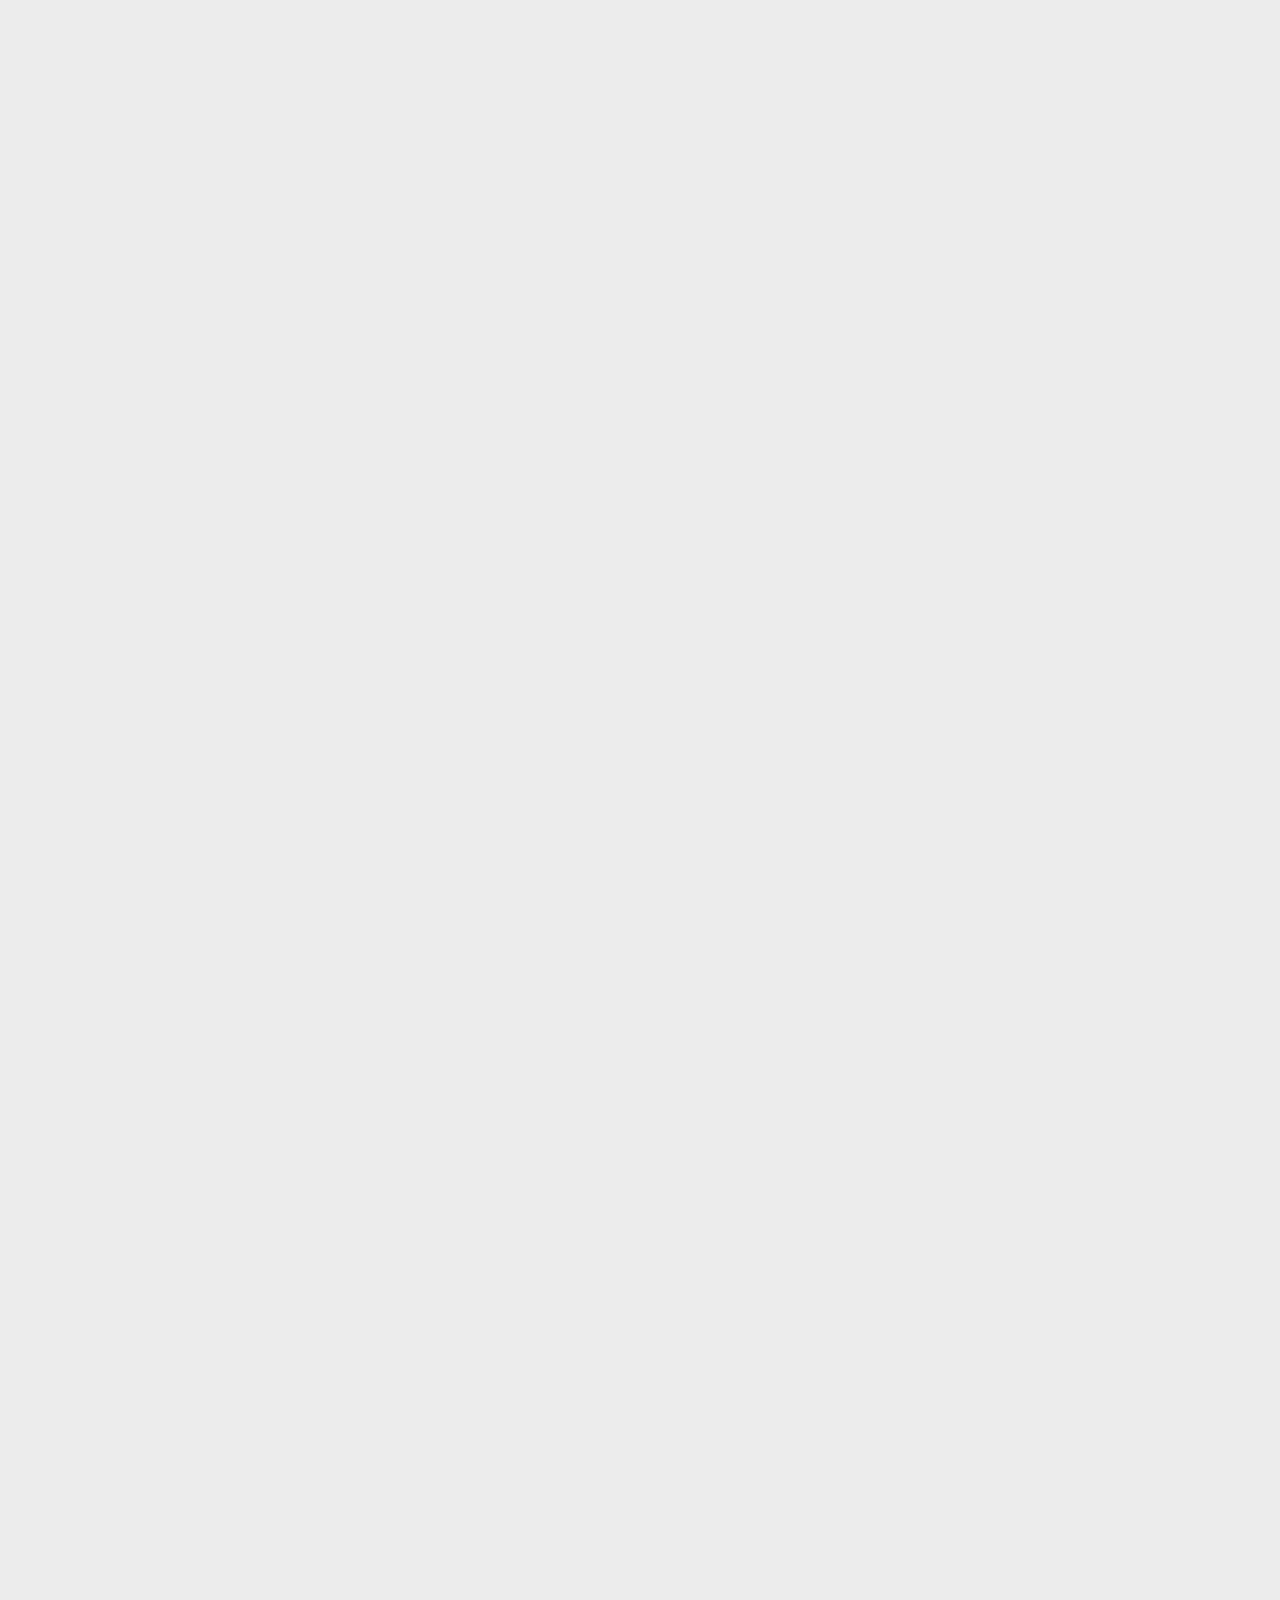
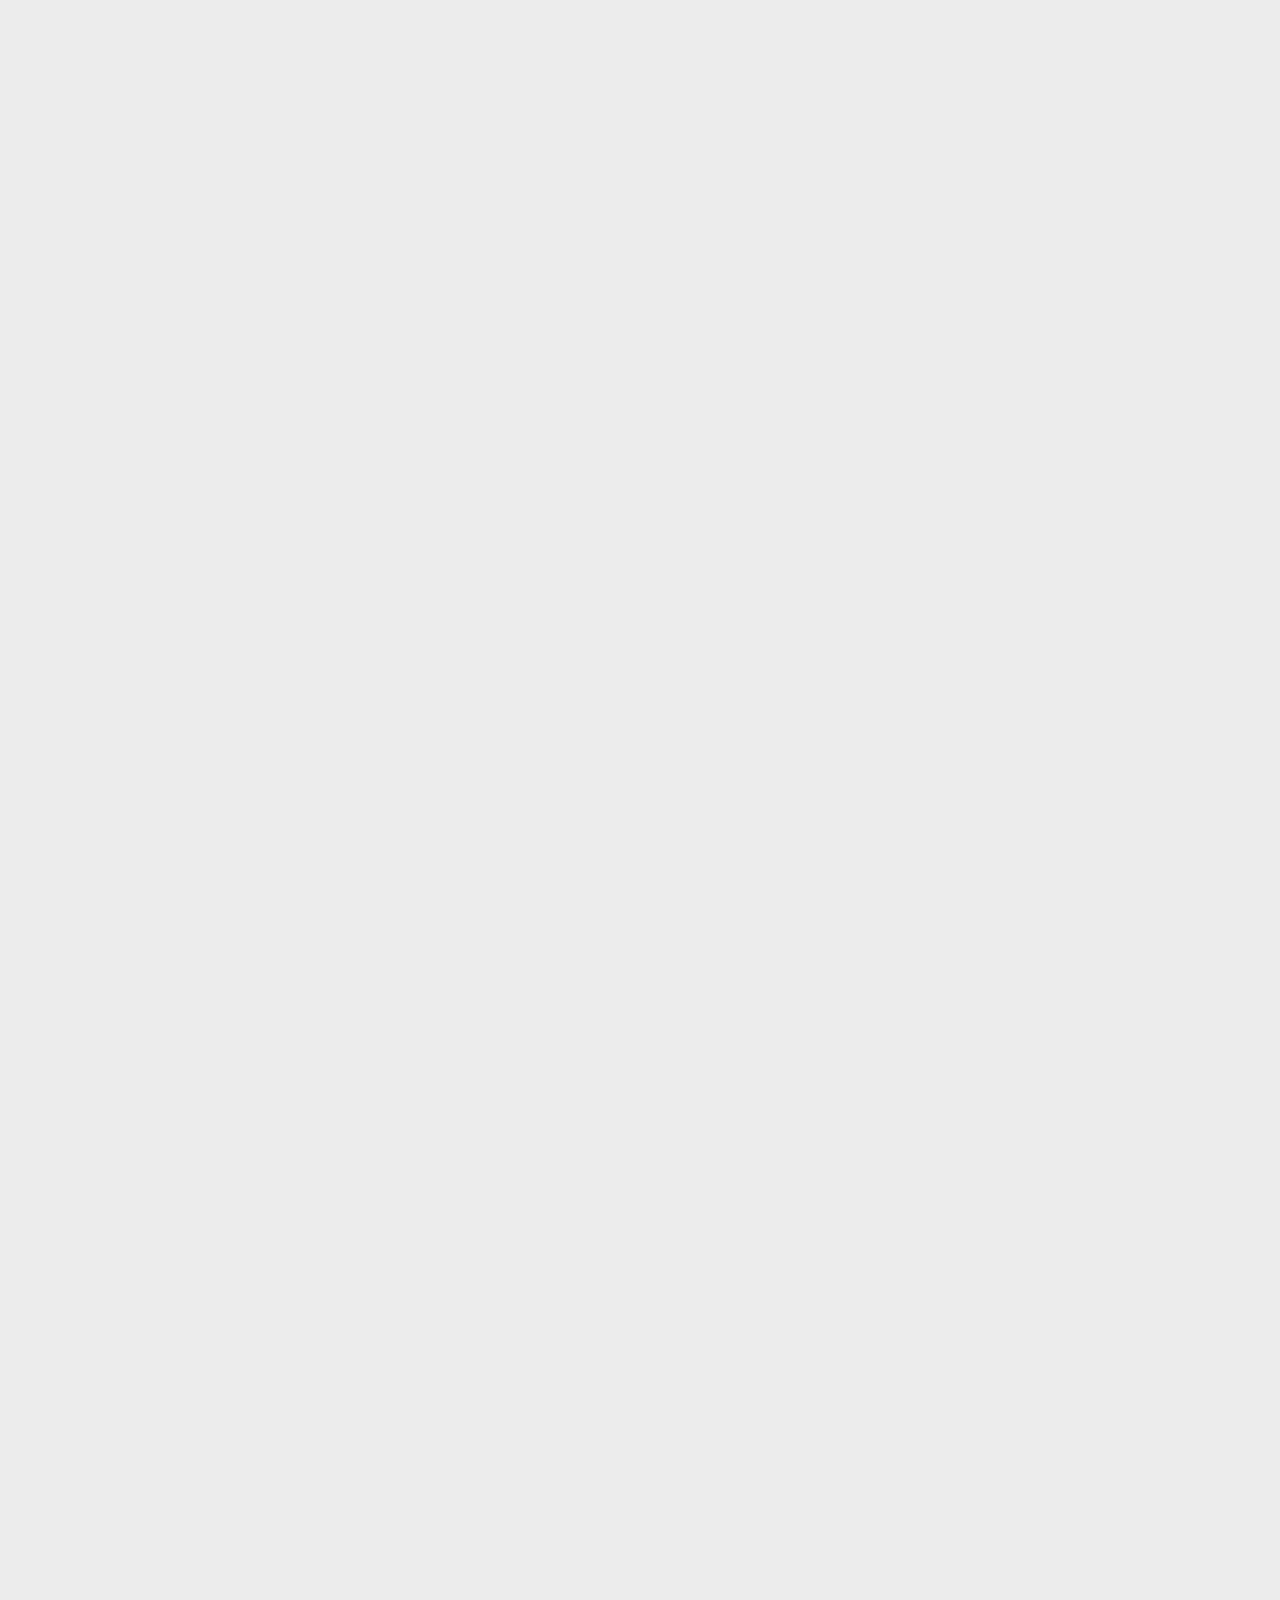
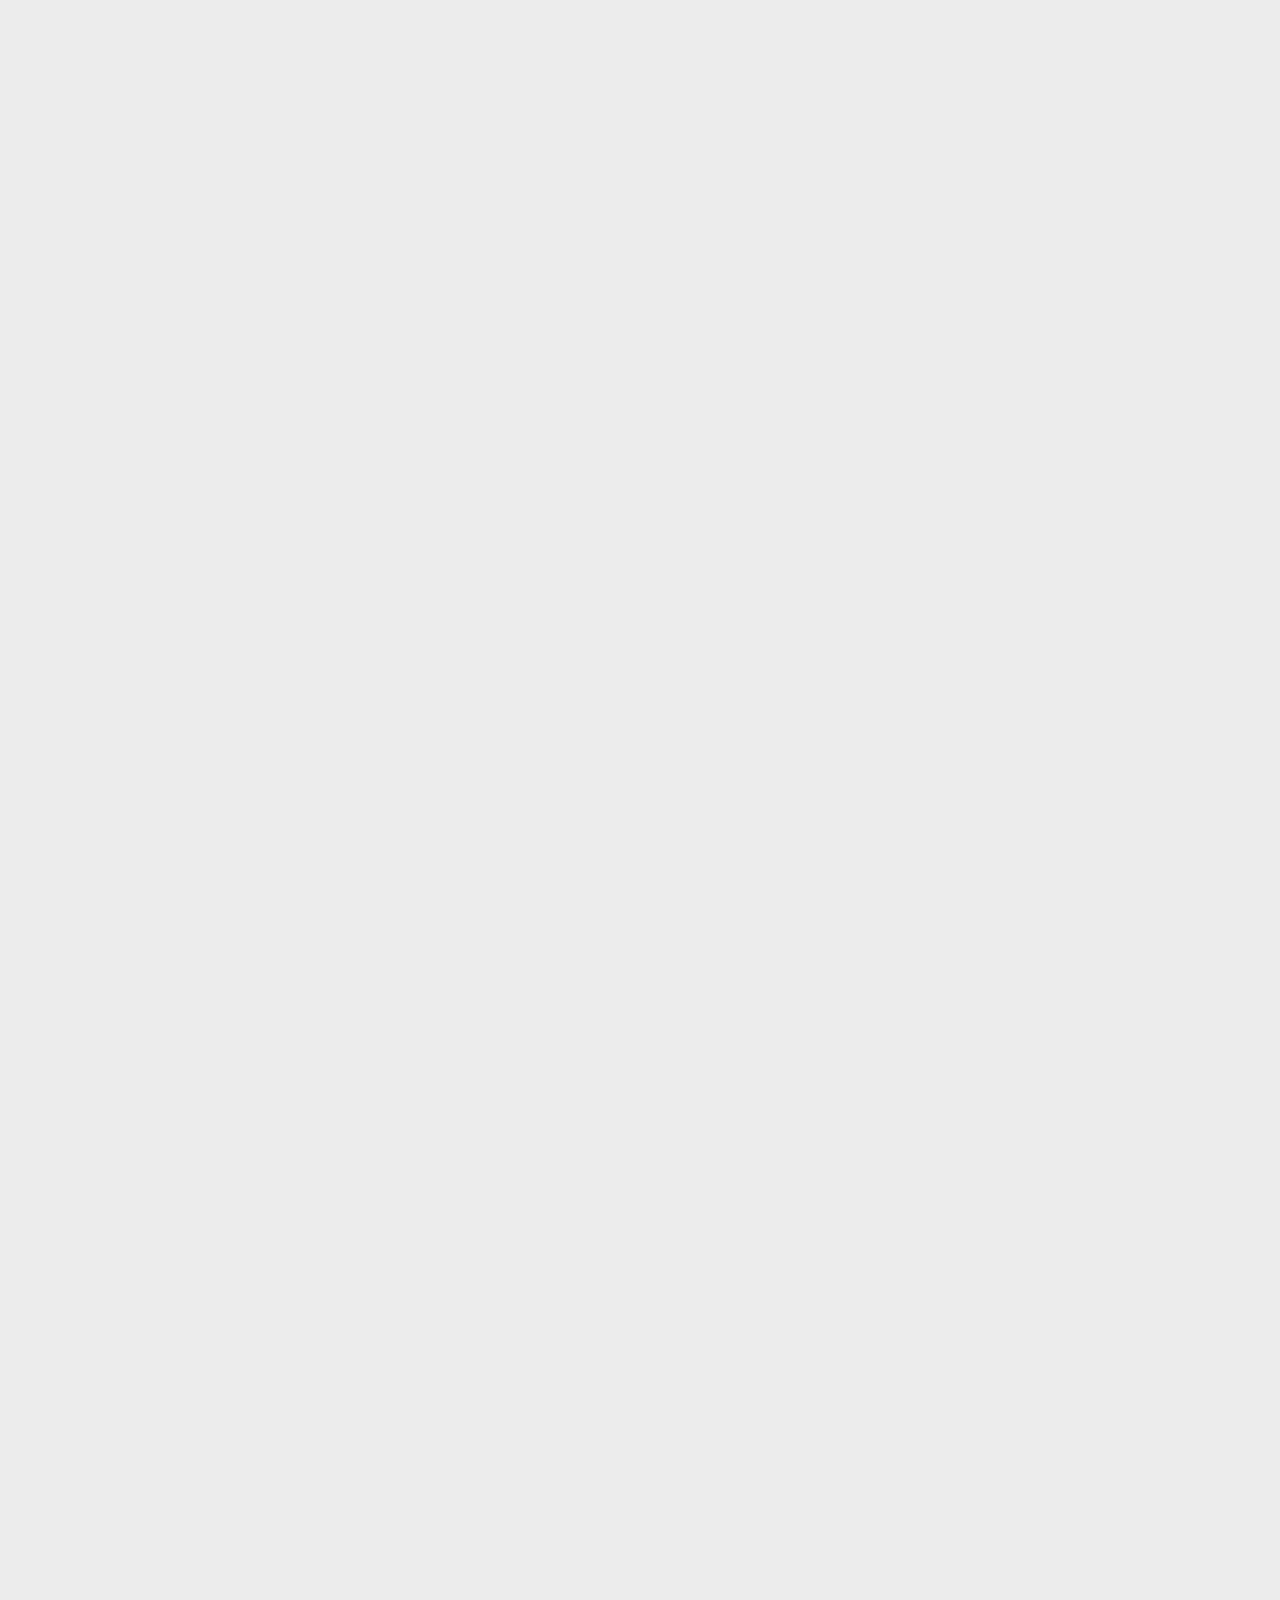
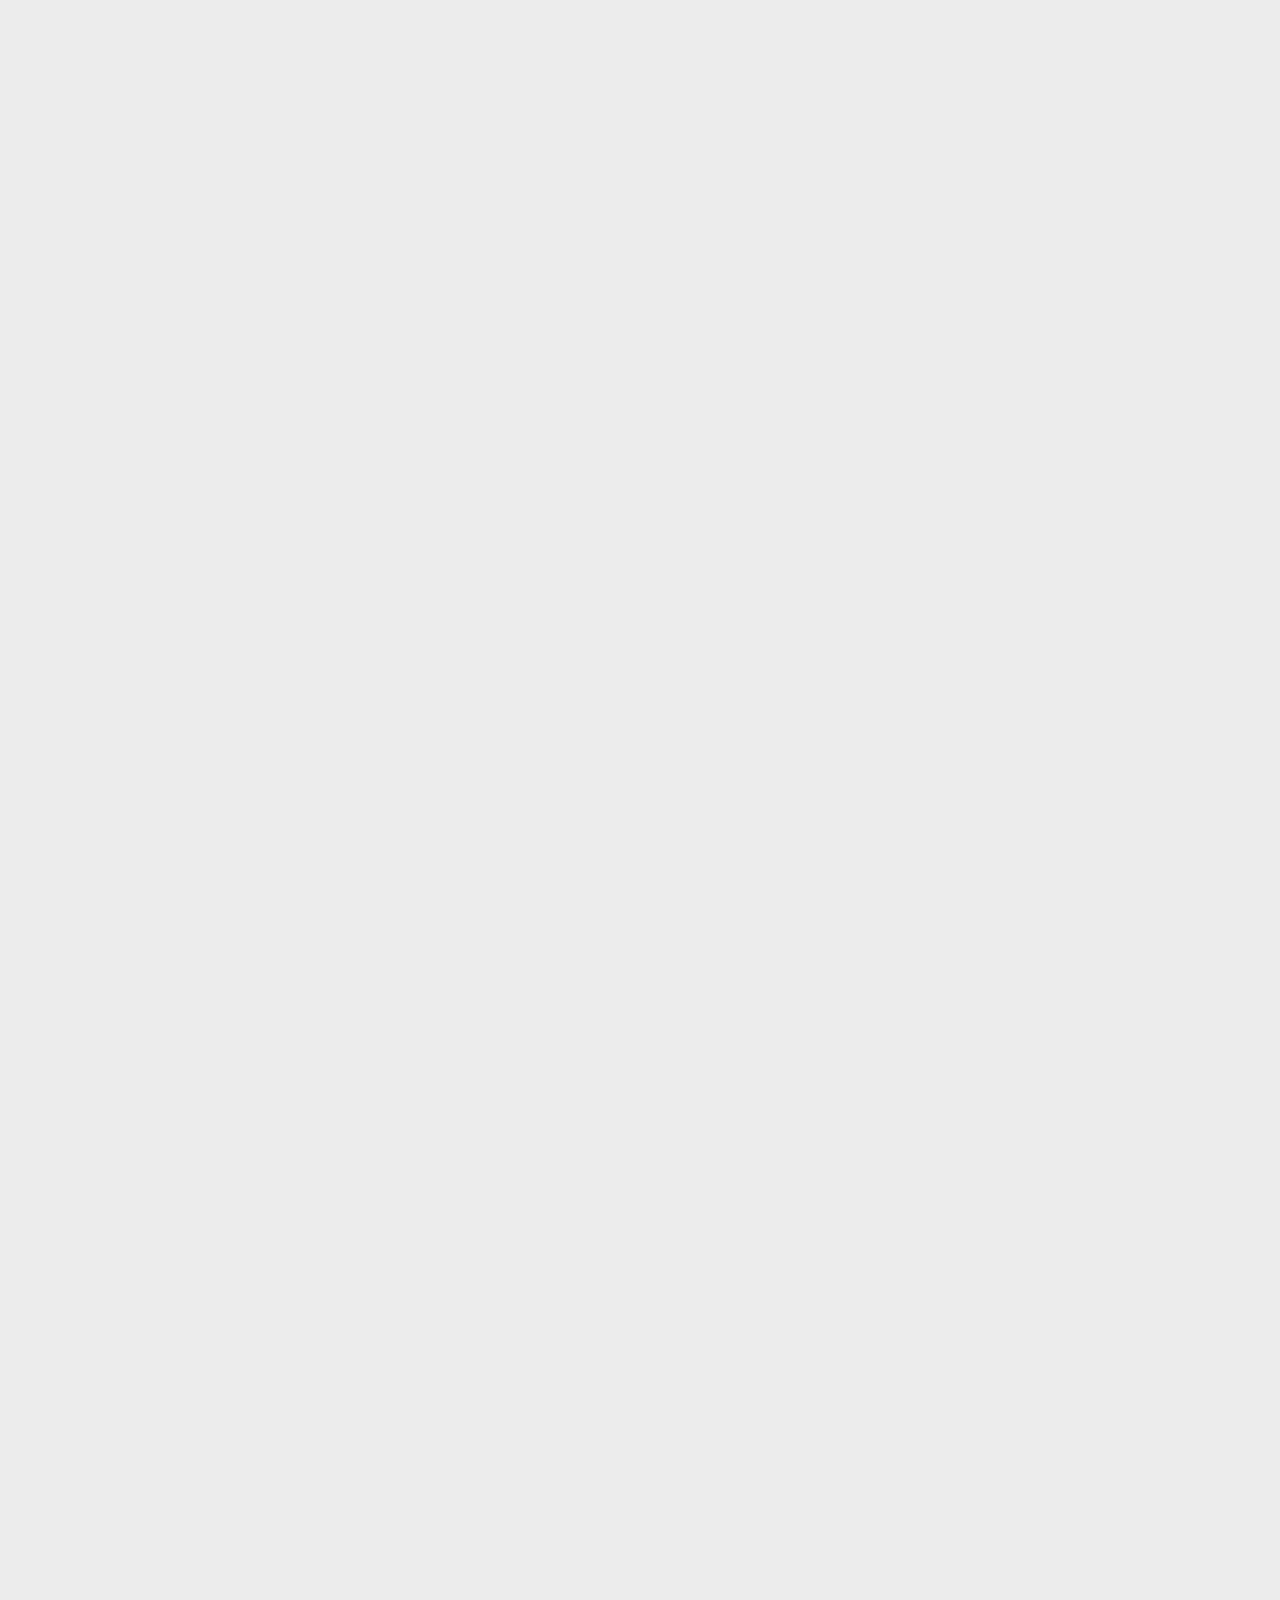
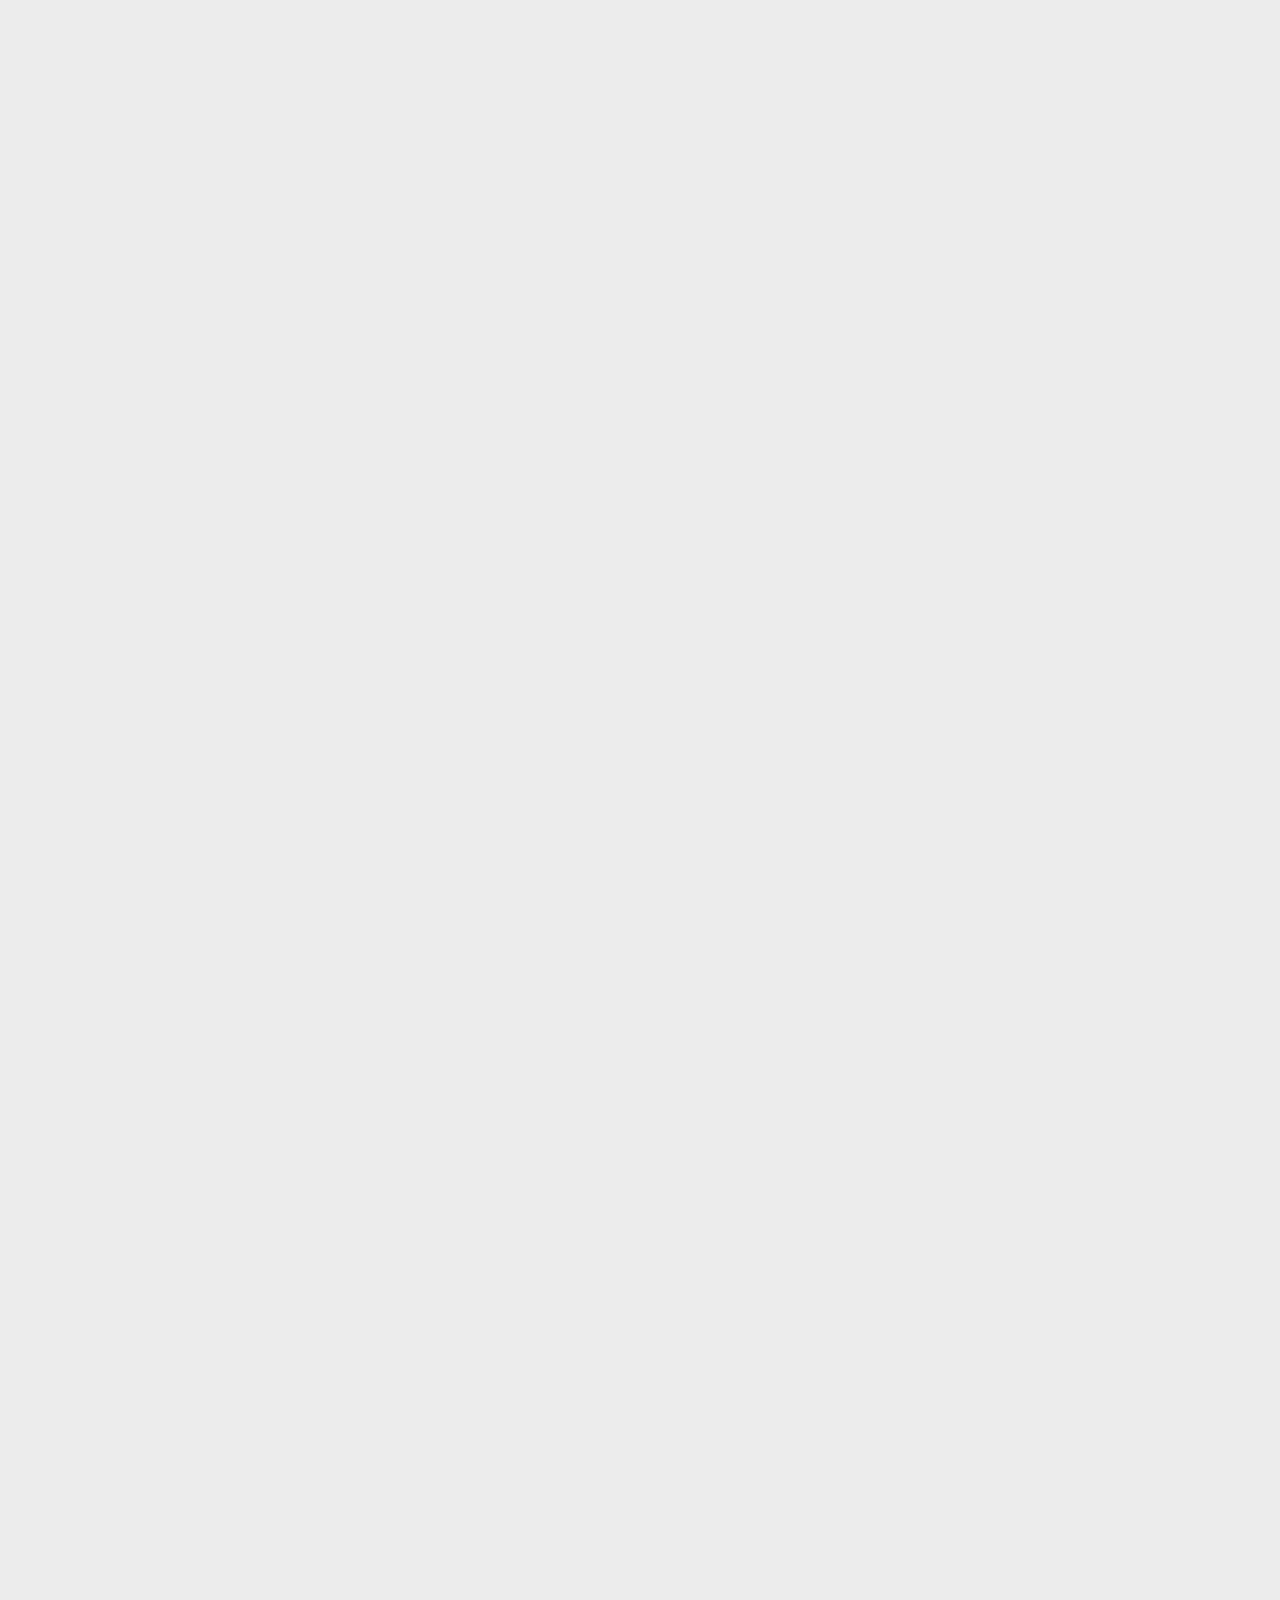
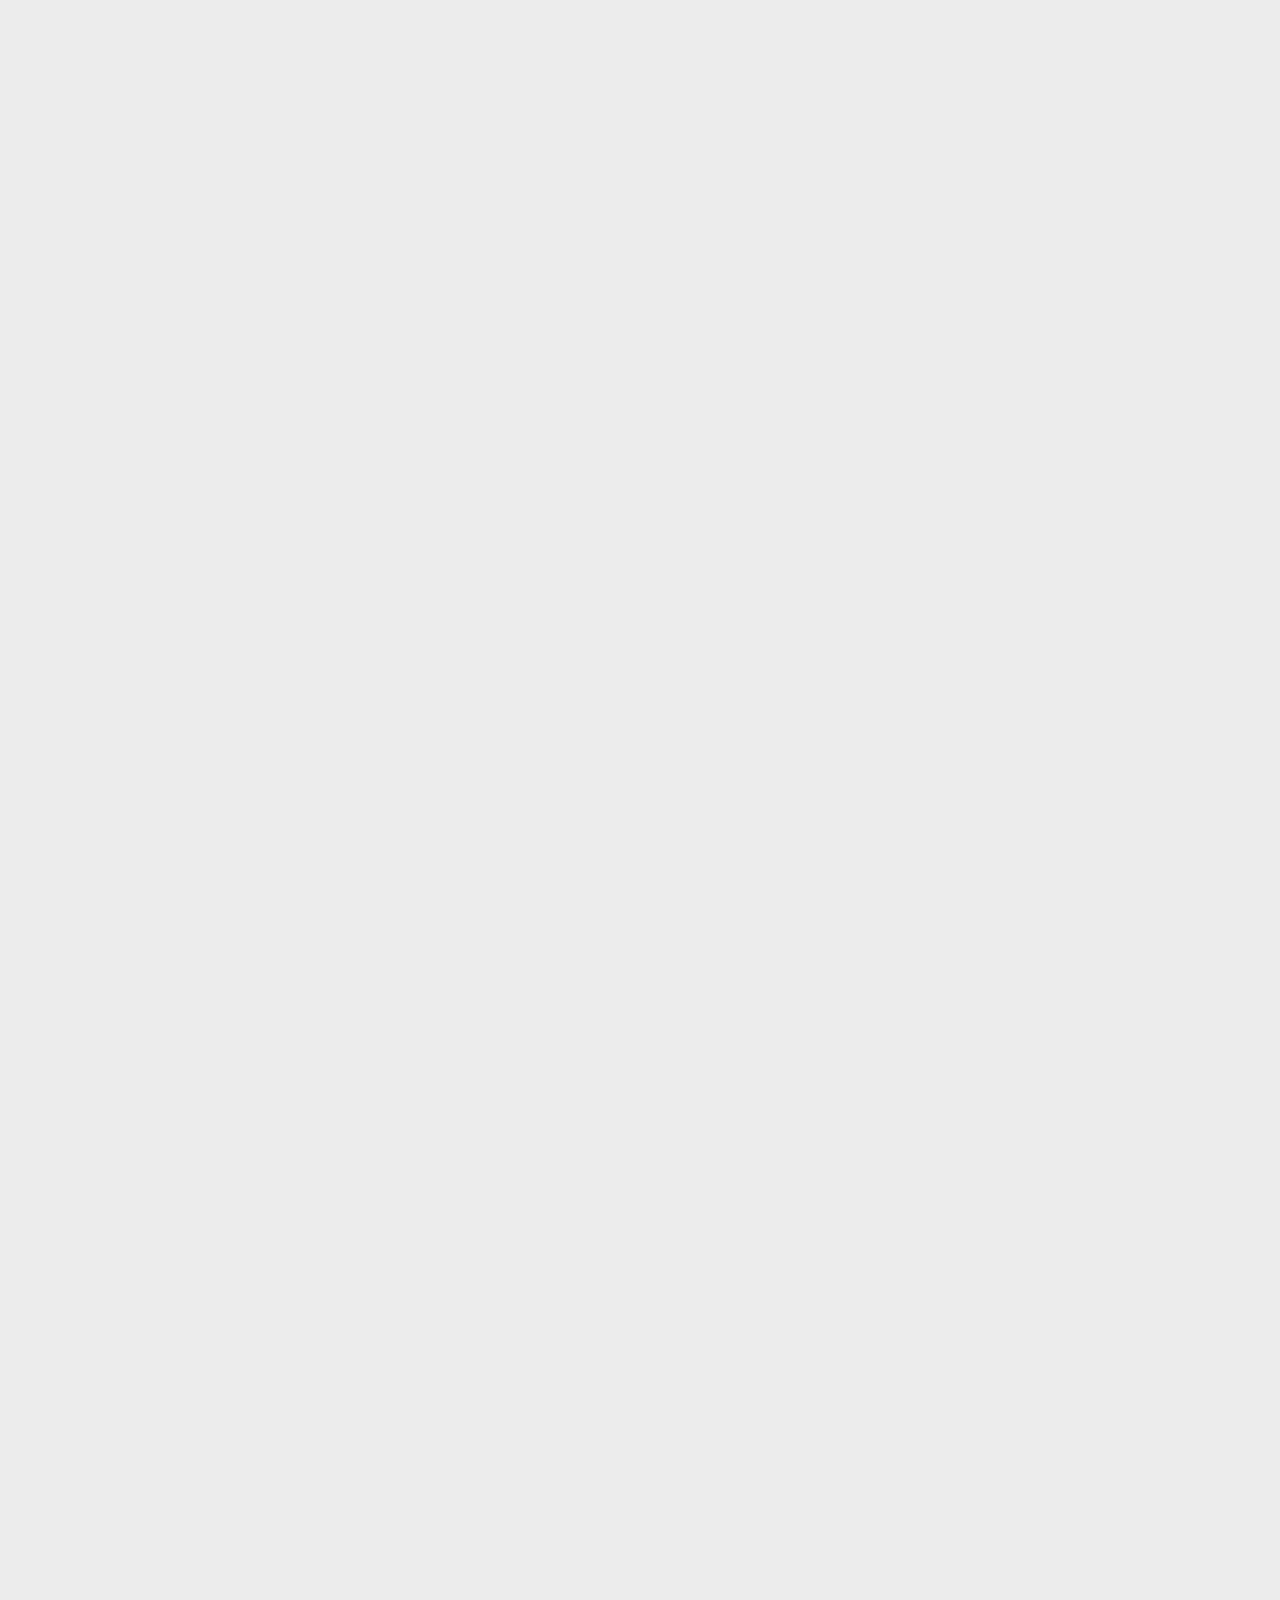
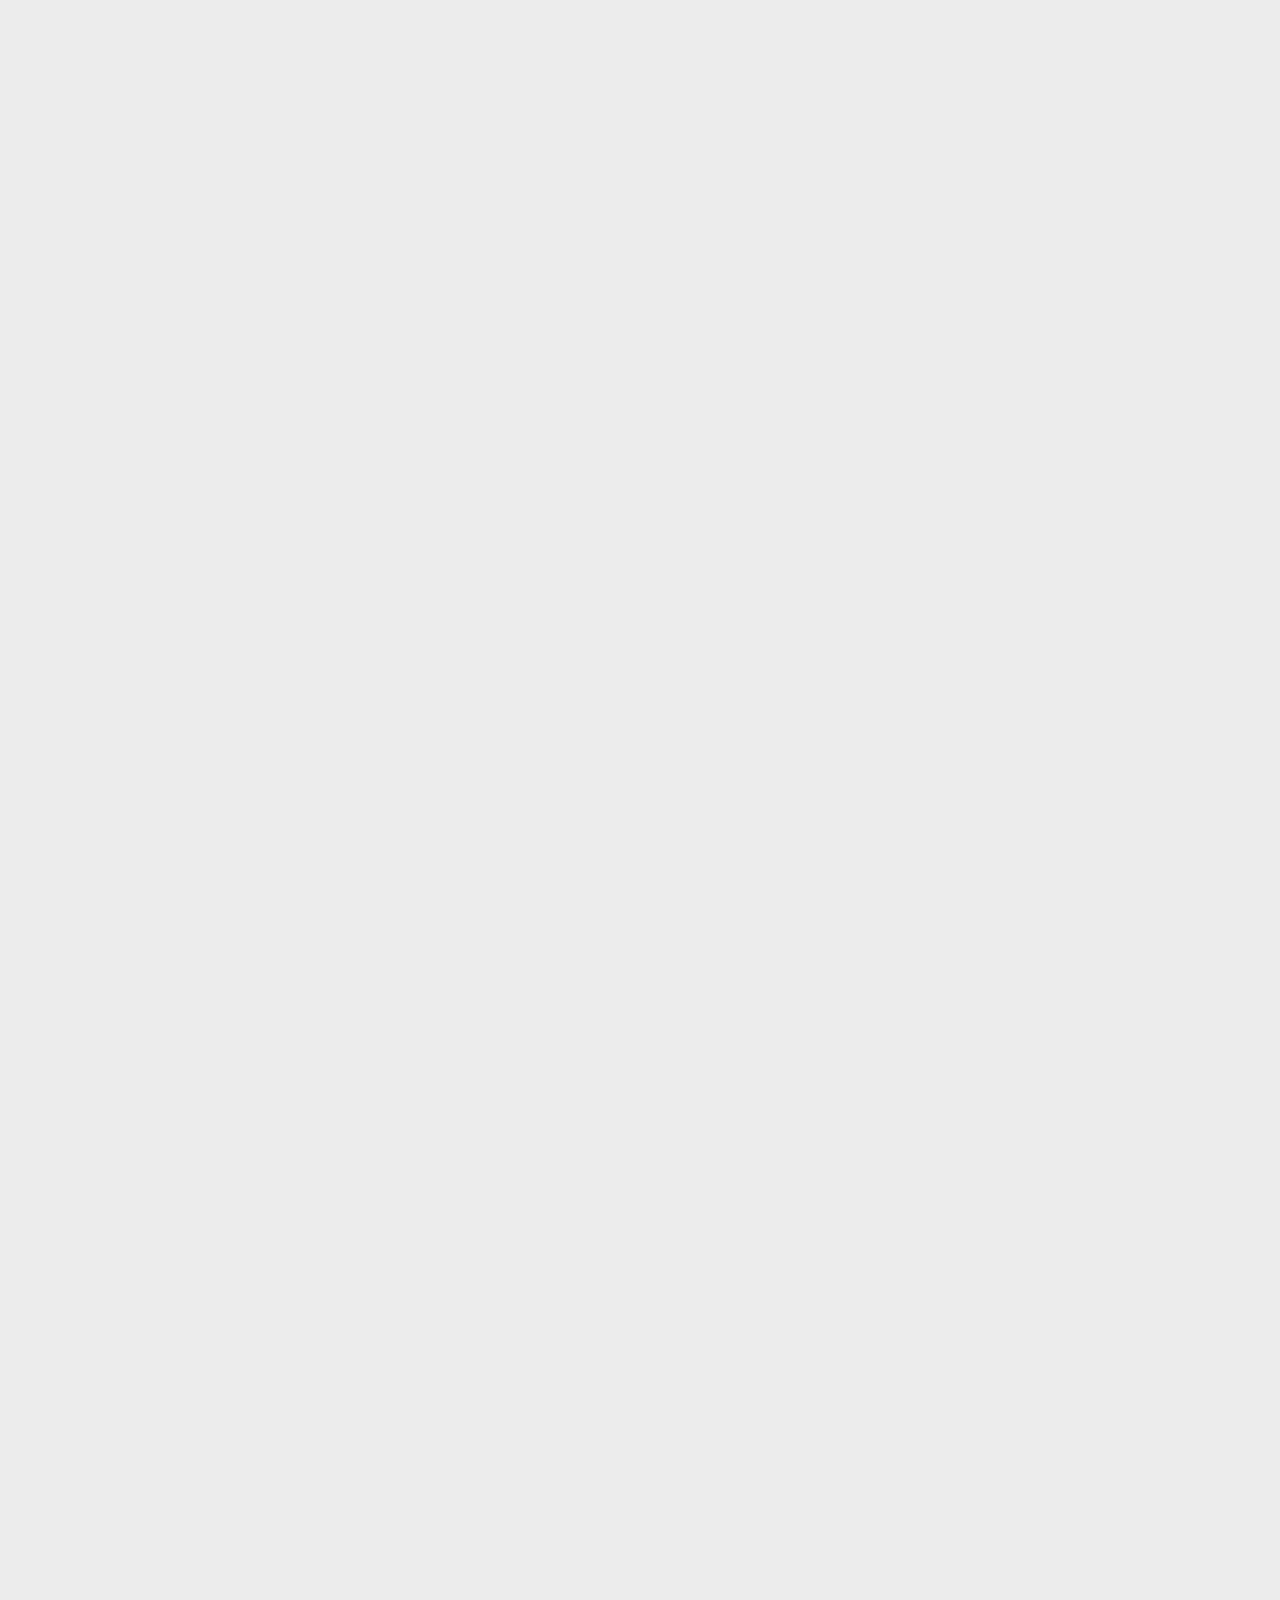
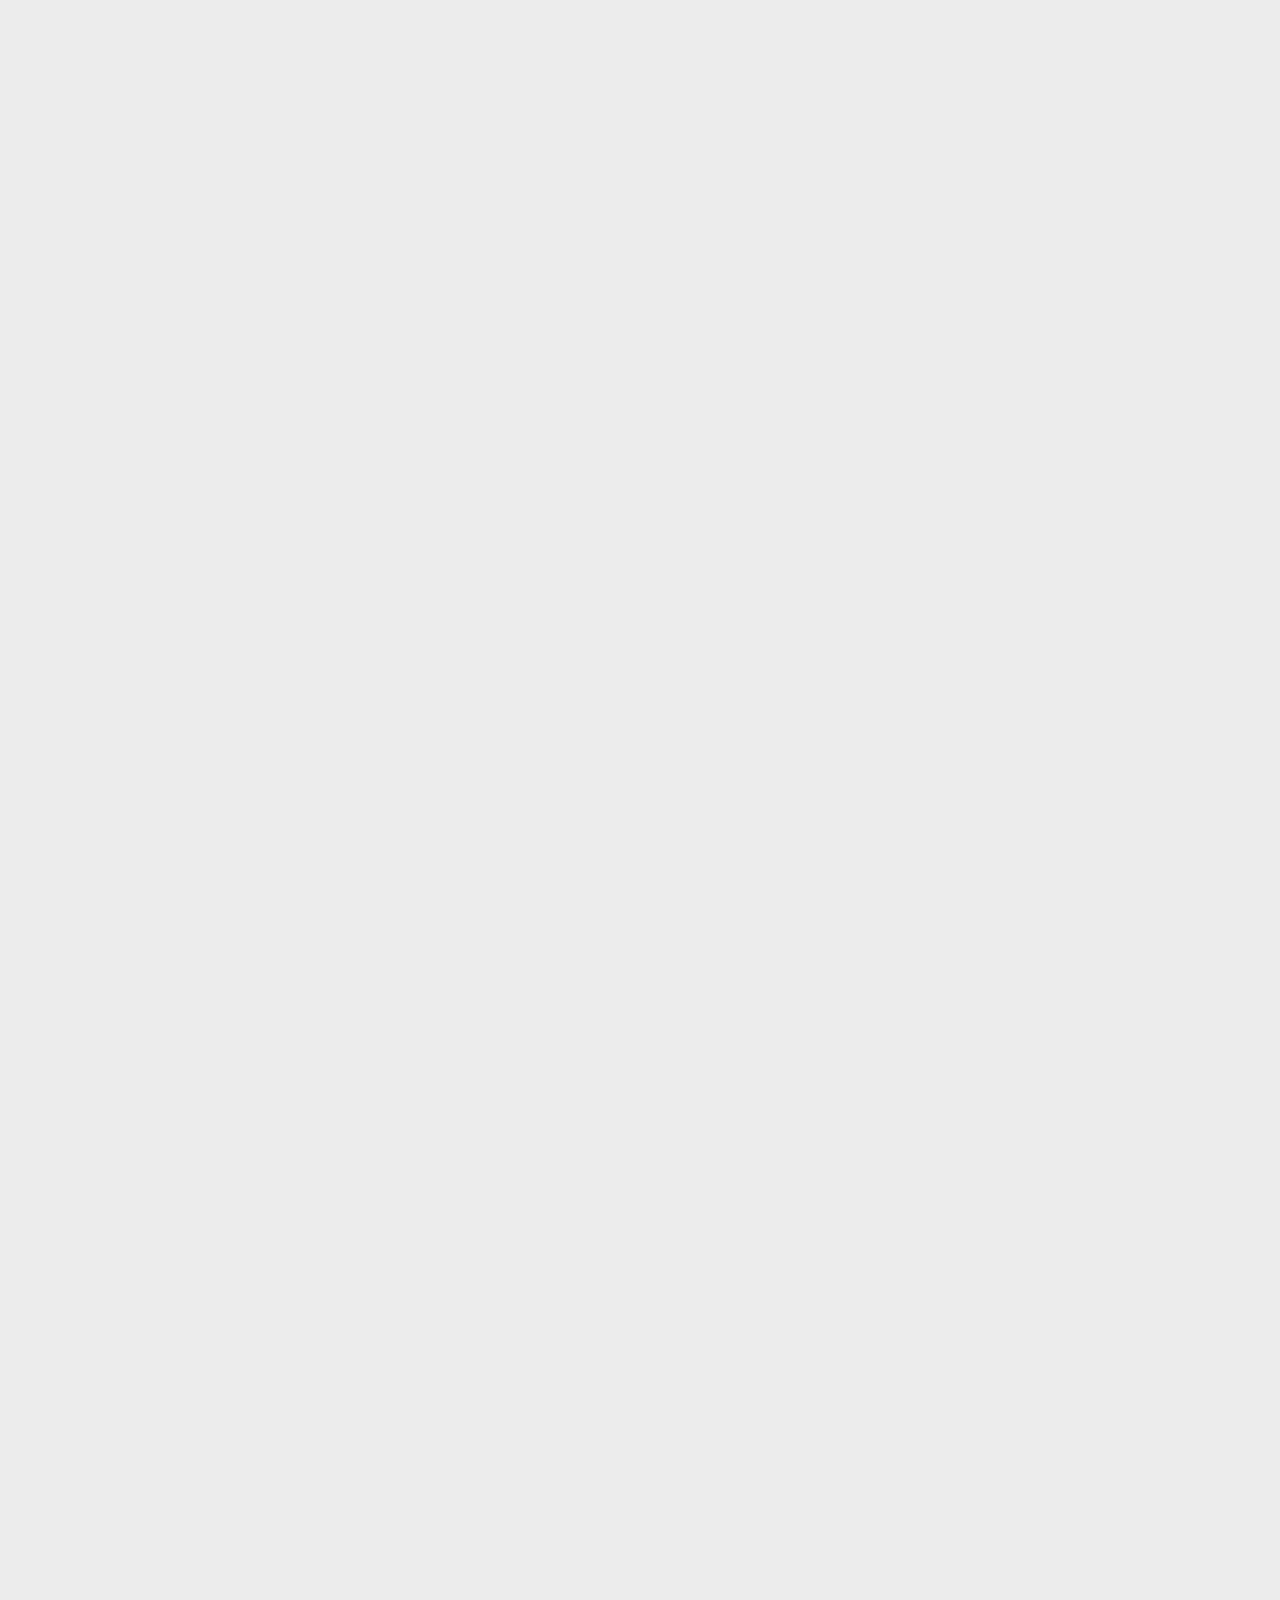
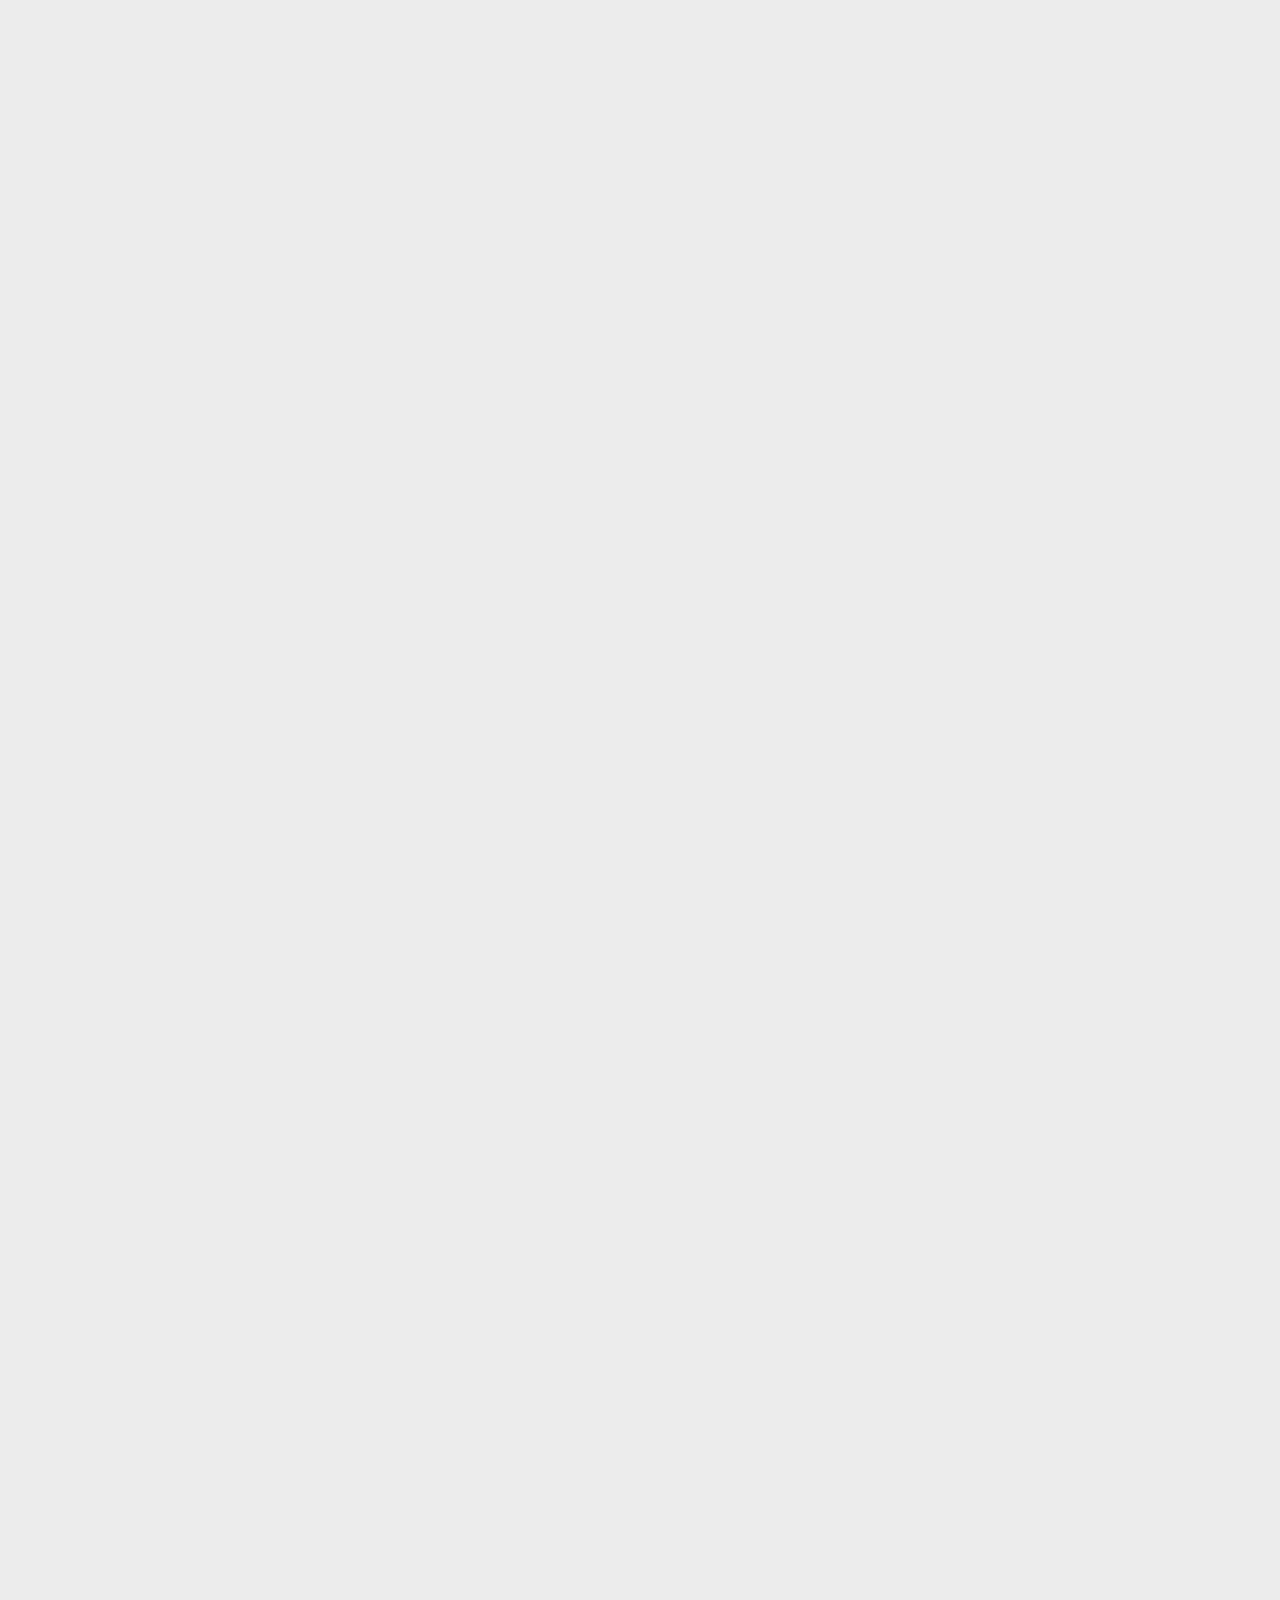
==== commit 6c7e1ddb: "Site updated: 2023-07-06 09:24:16" ====
--- a/index.html
+++ b/index.html
@@ -17,7 +17,7 @@
 
 <script id="hexo-configurations">
     var NexT = window.NexT || {};
-    var CONFIG = {"hostname":"example.com","root":"/","scheme":"Gemini","version":"7.8.0","exturl":false,"sidebar":{"position":"left","display":"post","padding":18,"offset":12,"onmobile":false},"copycode":{"enable":false,"show_result":false,"style":null},"back2top":{"enable":true,"sidebar":false,"scrollpercent":false},"bookmark":{"enable":false,"color":"#222","save":"auto"},"fancybox":false,"mediumzoom":false,"lazyload":false,"pangu":false,"comments":{"style":"tabs","active":null,"storage":true,"lazyload":false,"nav":null},"algolia":{"hits":{"per_page":10},"labels":{"input_placeholder":"Search for Posts","hits_empty":"We didn't find any results for the search: ${query}","hits_stats":"${hits} results found in ${time} ms"}},"localsearch":{"enable":false,"trigger":"auto","top_n_per_article":1,"unescape":false,"preload":false},"motion":{"enable":true,"async":false,"transition":{"post_block":"fadeIn","post_header":"slideDownIn","post_body":"slideDownIn","coll_header":"slideLeftIn","sidebar":"slideUpIn"}},"path":"search.xml"};
+    var CONFIG = {"hostname":"example.com","root":"/","scheme":"Gemini","version":"7.8.0","exturl":false,"sidebar":{"position":"left","display":"post","padding":18,"offset":12,"onmobile":false},"copycode":{"enable":false,"show_result":false,"style":null},"back2top":{"enable":true,"sidebar":false,"scrollpercent":false},"bookmark":{"enable":false,"color":"#222","save":"auto"},"fancybox":false,"mediumzoom":false,"lazyload":false,"pangu":false,"comments":{"style":"tabs","active":null,"storage":true,"lazyload":false,"nav":null},"algolia":{"hits":{"per_page":10},"labels":{"input_placeholder":"Search for Posts","hits_empty":"We didn't find any results for the search: ${query}","hits_stats":"${hits} results found in ${time} ms"}},"localsearch":{"enable":true,"trigger":"auto","top_n_per_article":1,"unescape":false,"preload":false},"motion":{"enable":true,"async":false,"transition":{"post_block":"fadeIn","post_header":"slideDownIn","post_body":"slideDownIn","coll_header":"slideLeftIn","sidebar":"slideUpIn"}},"path":"search.xml"};
   </script>
 
   <meta name="description" content="言念君子，温其如玉">
@@ -103,6 +103,7 @@
 
   <div class="site-nav-right">
     <div class="toggle popup-trigger">
+        <i class="fa fa-search fa-fw fa-lg"></i>
     </div>
   </div>
 </div>
@@ -132,11 +133,38 @@
     <a href="/archives/" rel="section"><i class="fa fa-archive fa-fw"></i>归档</a>
 
   </li>
+      <li class="menu-item menu-item-search">
+        <a role="button" class="popup-trigger"><i class="fa fa-search fa-fw"></i>搜索
+        </a>
+      </li>
   </ul>
 </nav>
 
 
 
+  <div class="search-pop-overlay">
+    <div class="popup search-popup">
+        <div class="search-header">
+  <span class="search-icon">
+    <i class="fa fa-search"></i>
+  </span>
+  <div class="search-input-container">
+    <input autocomplete="off" autocapitalize="off"
+           placeholder="搜索..." spellcheck="false"
+           type="search" class="search-input">
+  </div>
+  <span class="popup-btn-close">
+    <i class="fa fa-times-circle"></i>
+  </span>
+</div>
+<div id="search-result">
+  <div id="no-result">
+    <i class="fa fa-spinner fa-pulse fa-5x fa-fw"></i>
+  </div>
+</div>
+
+    </div>
+  </div>
 
 </div>
     </header>
@@ -1461,6 +1489,10 @@
 
 
 
+  
+<script src="/js/local-search.js"></script>
+
+
 
 
 
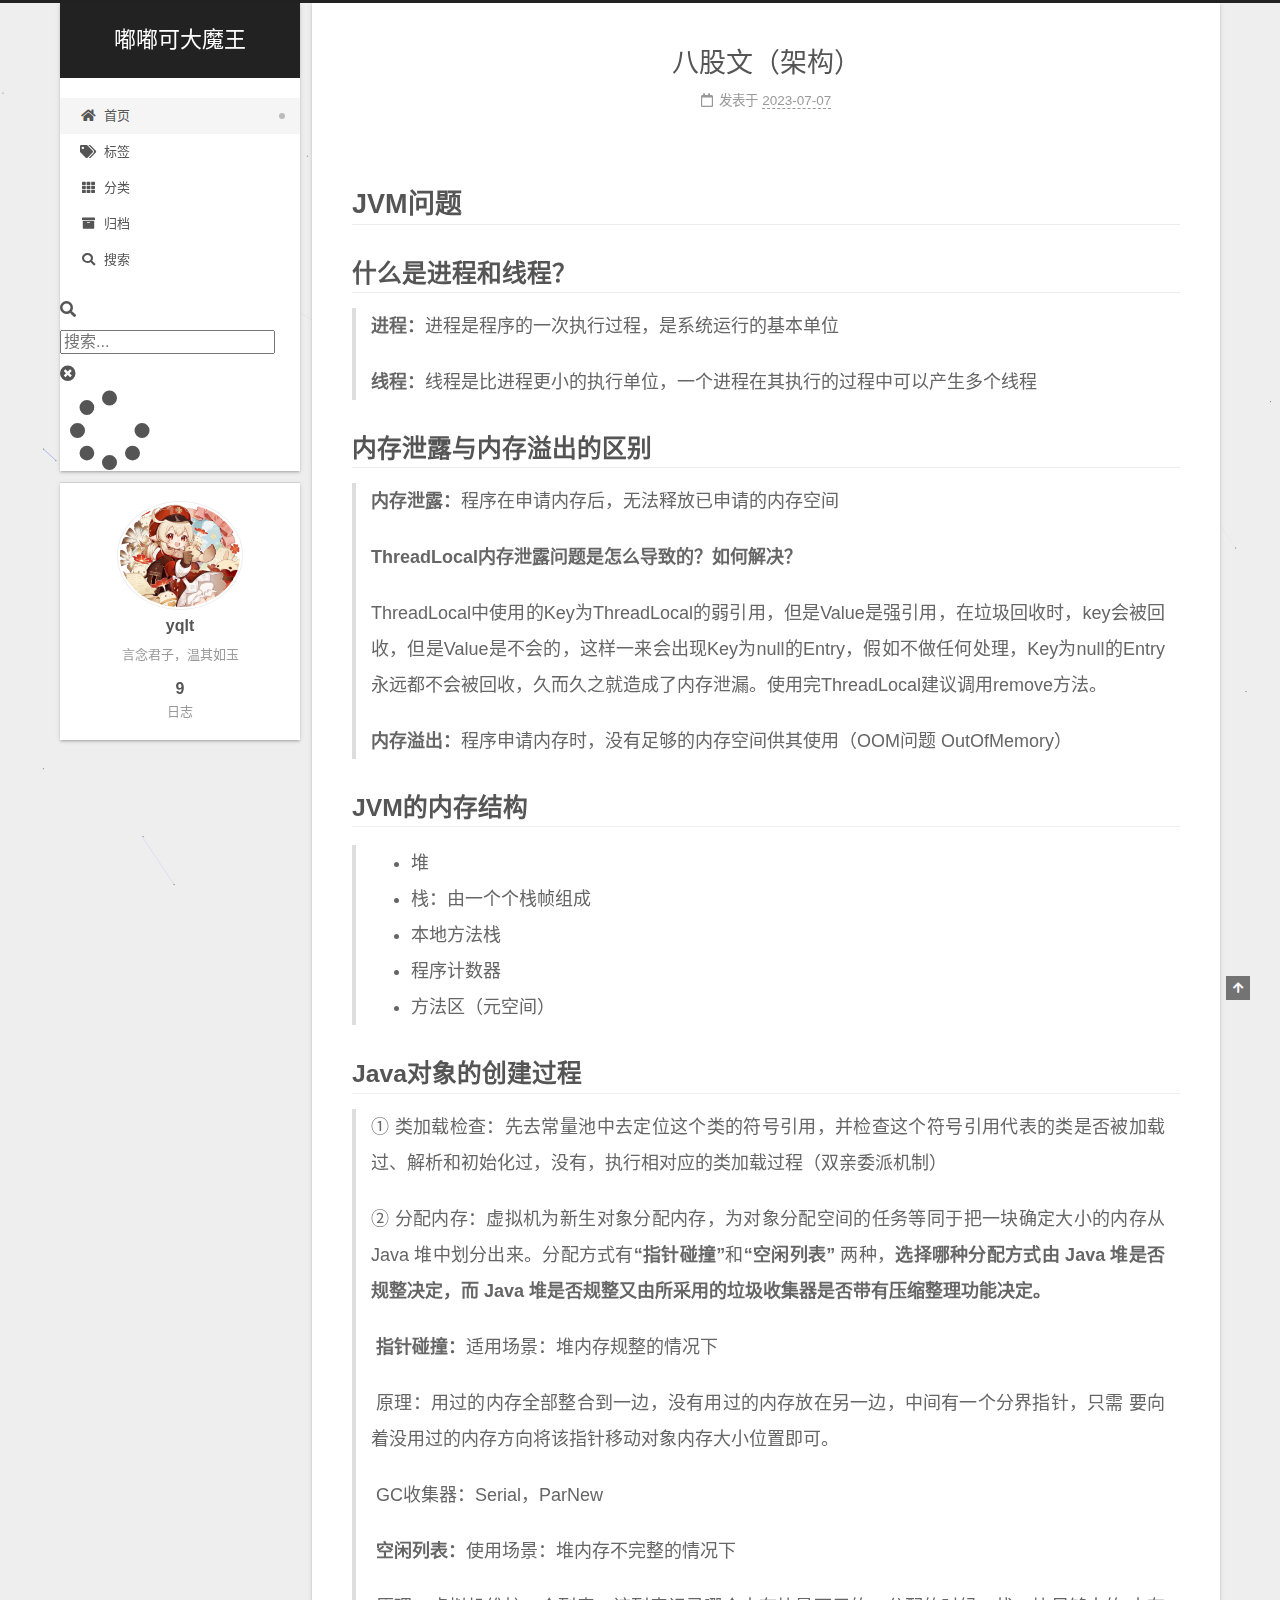
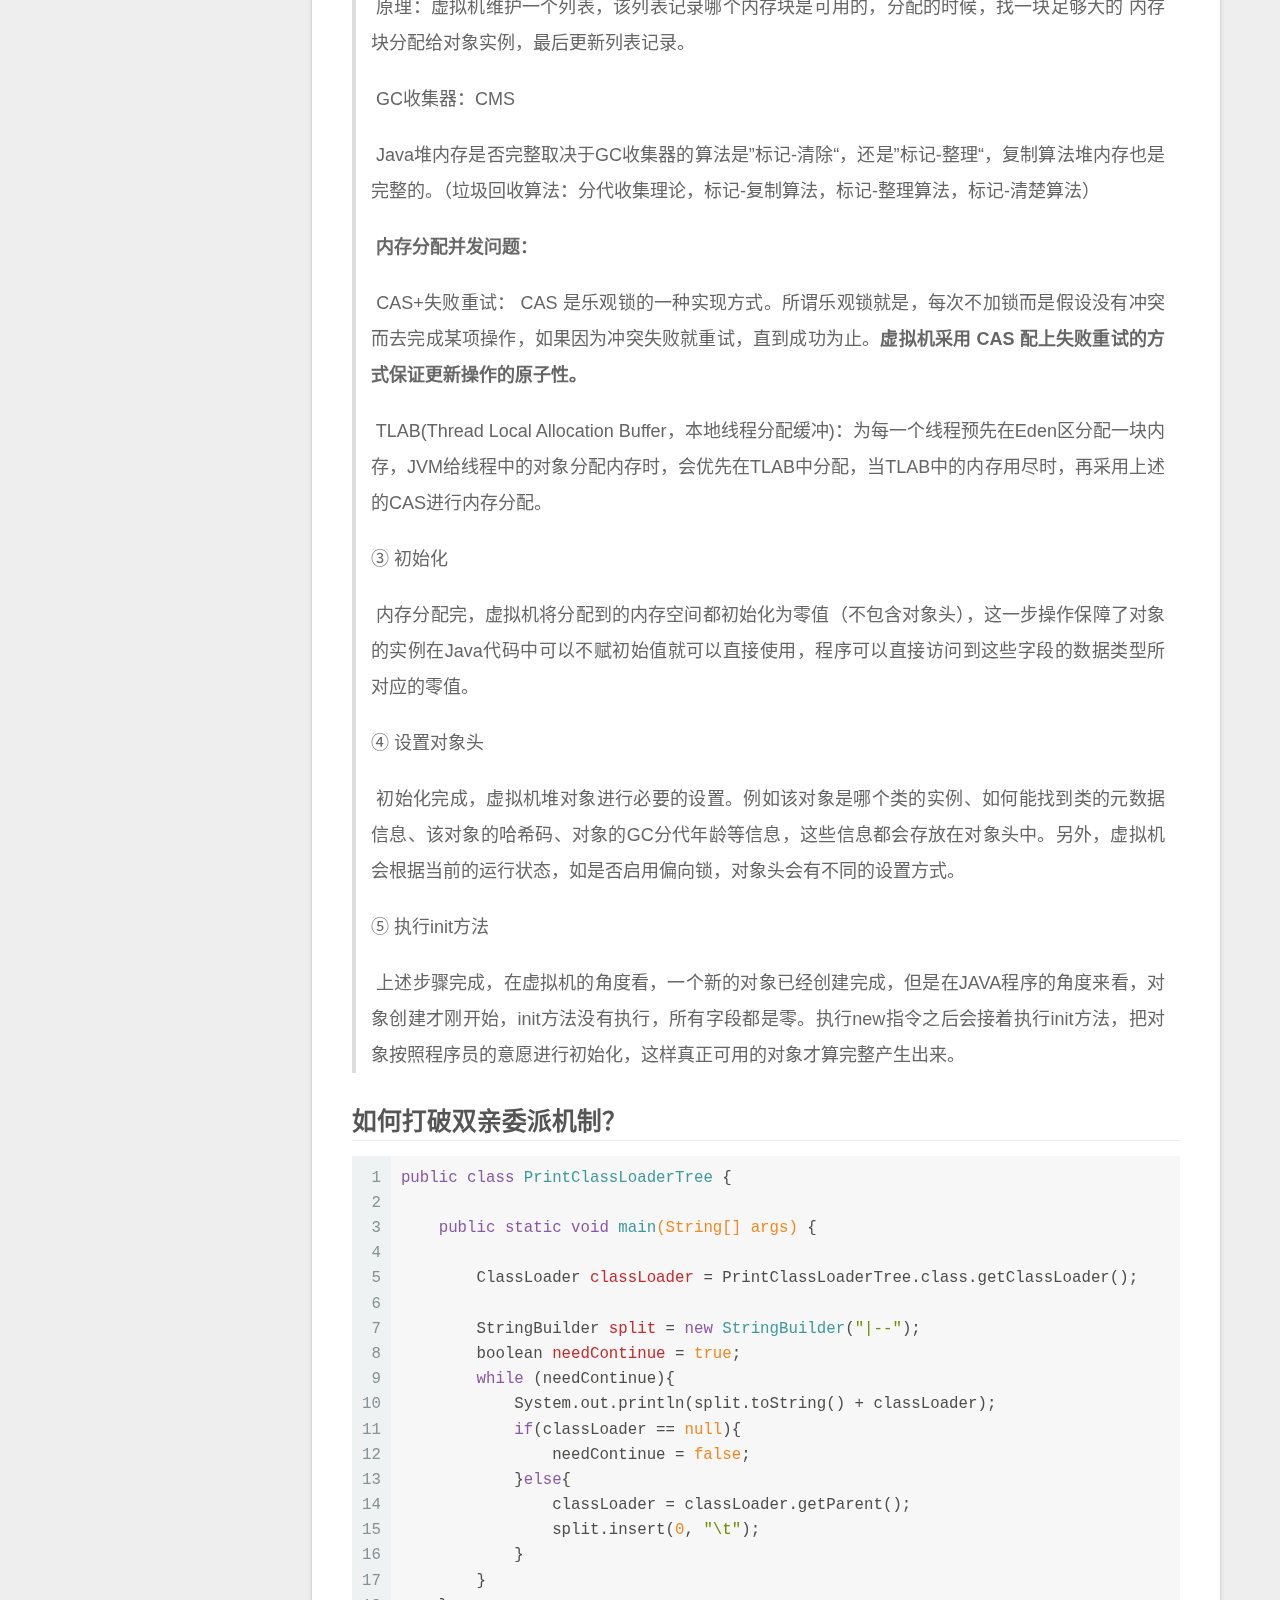
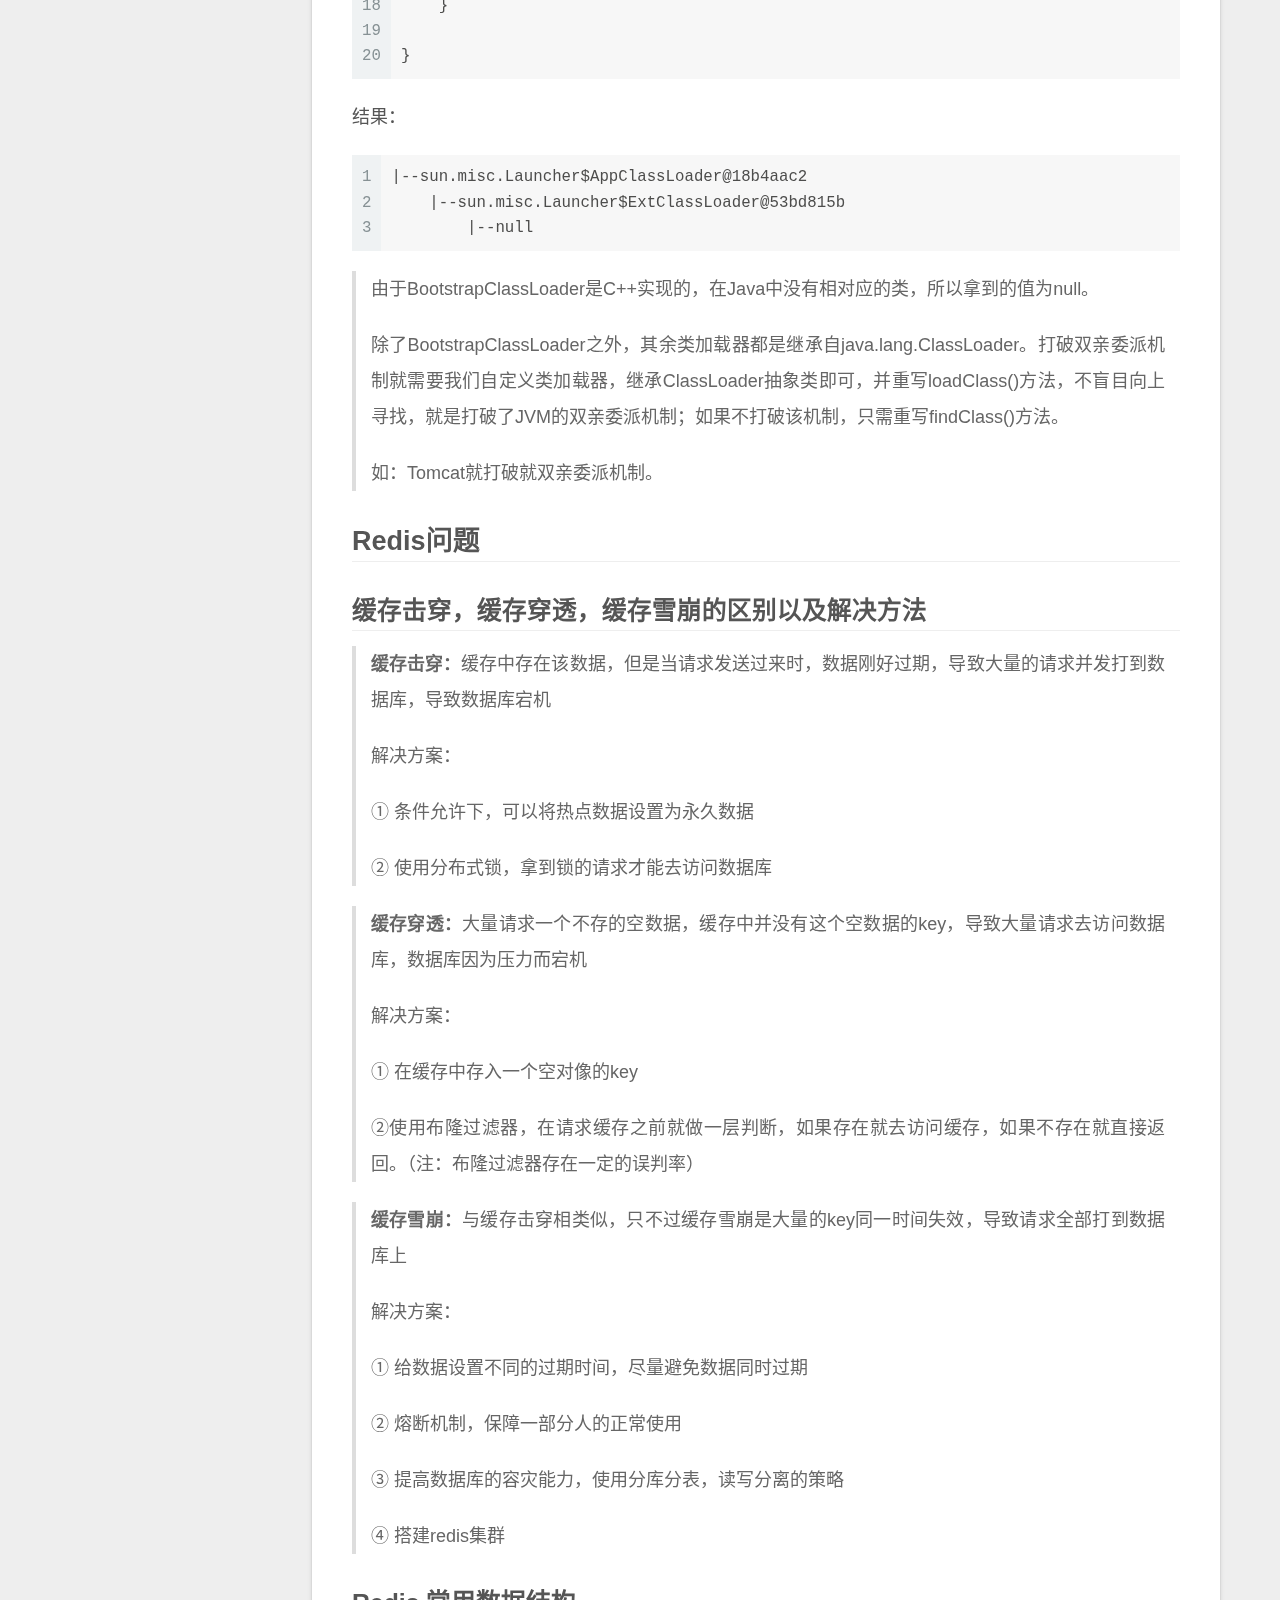
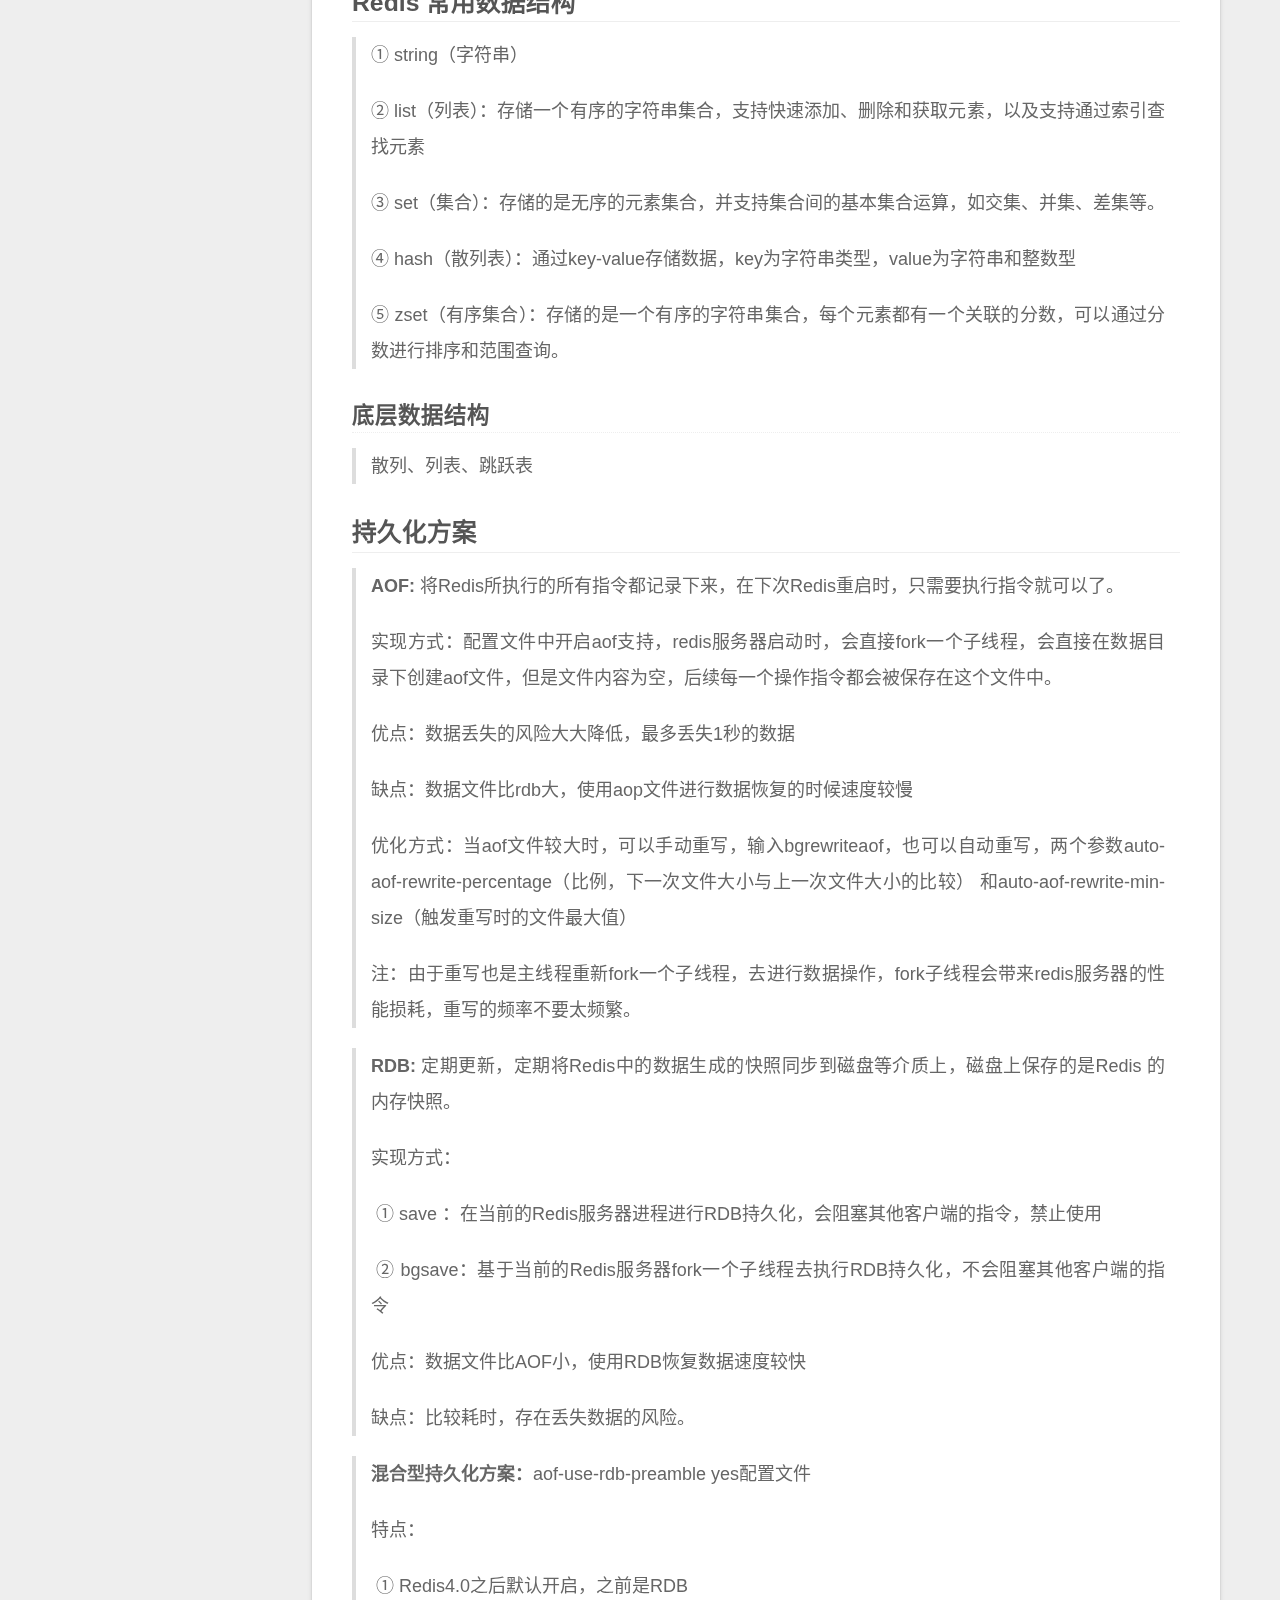
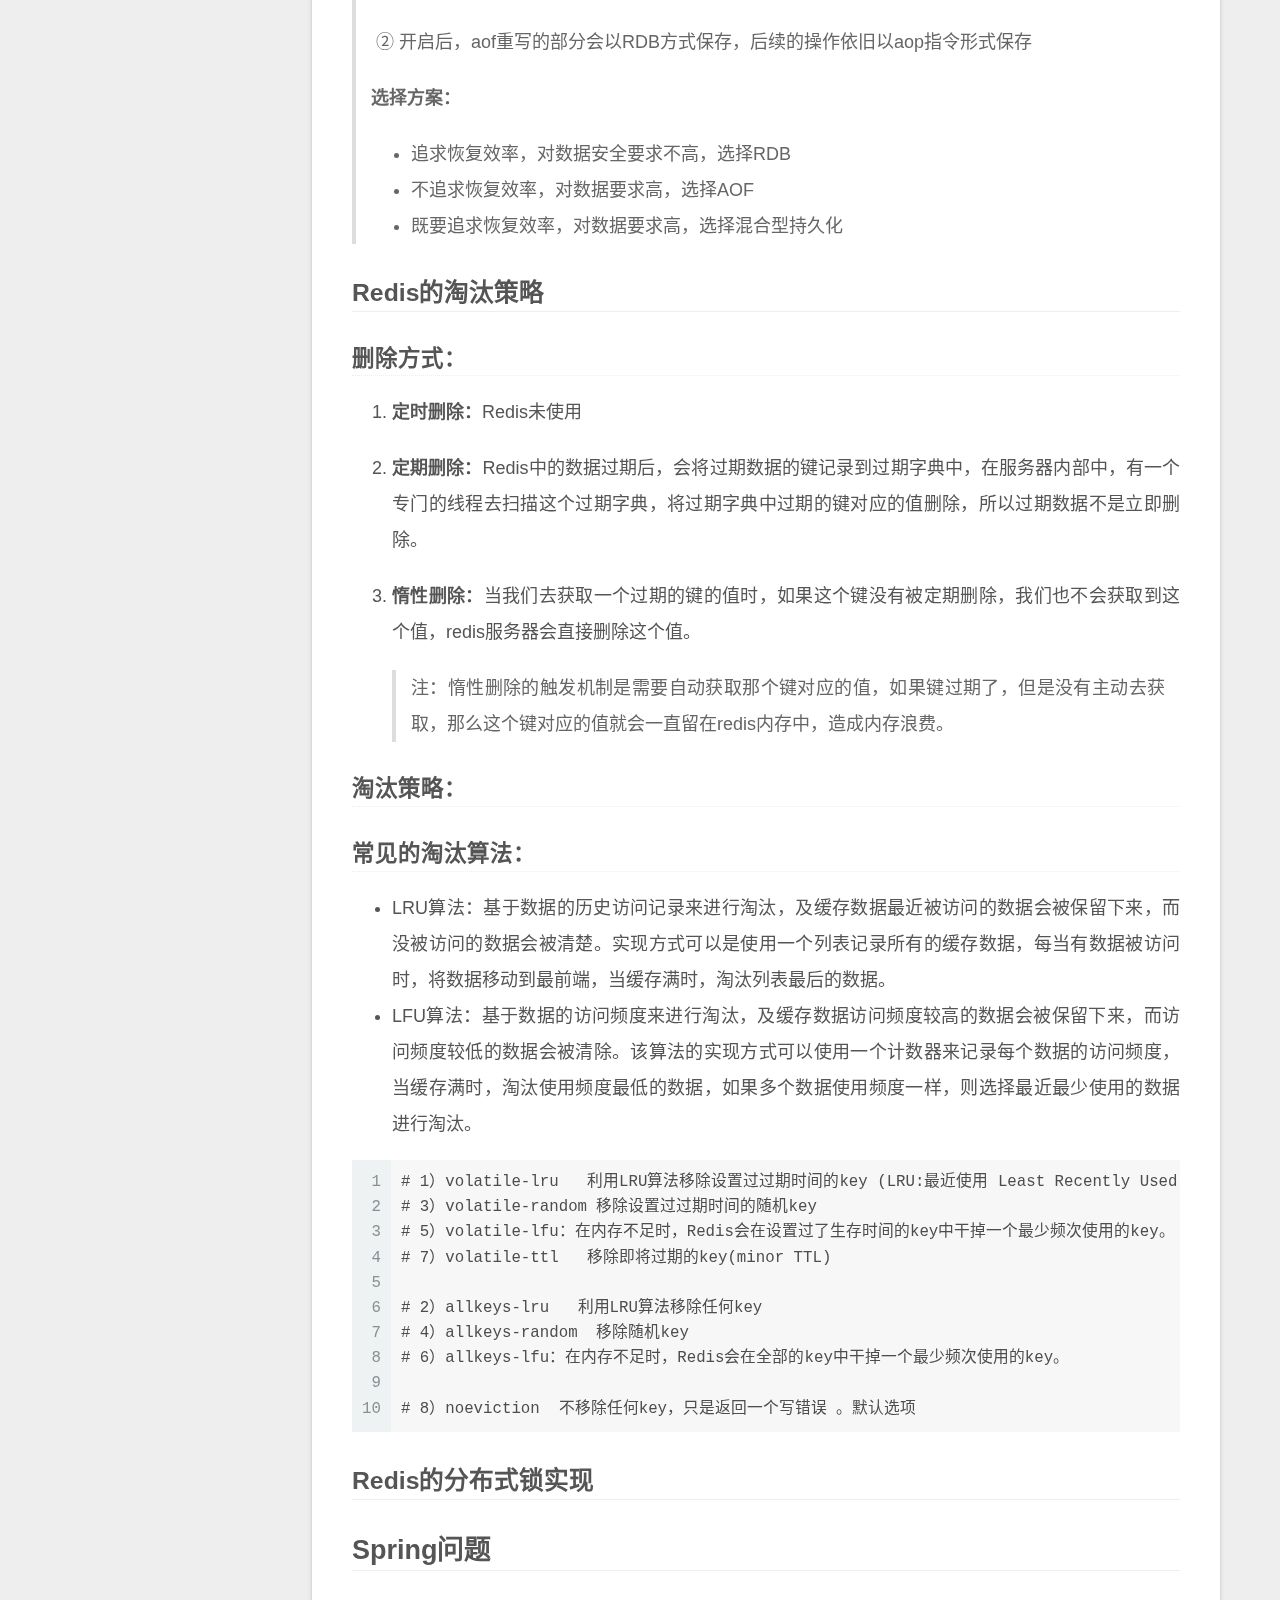
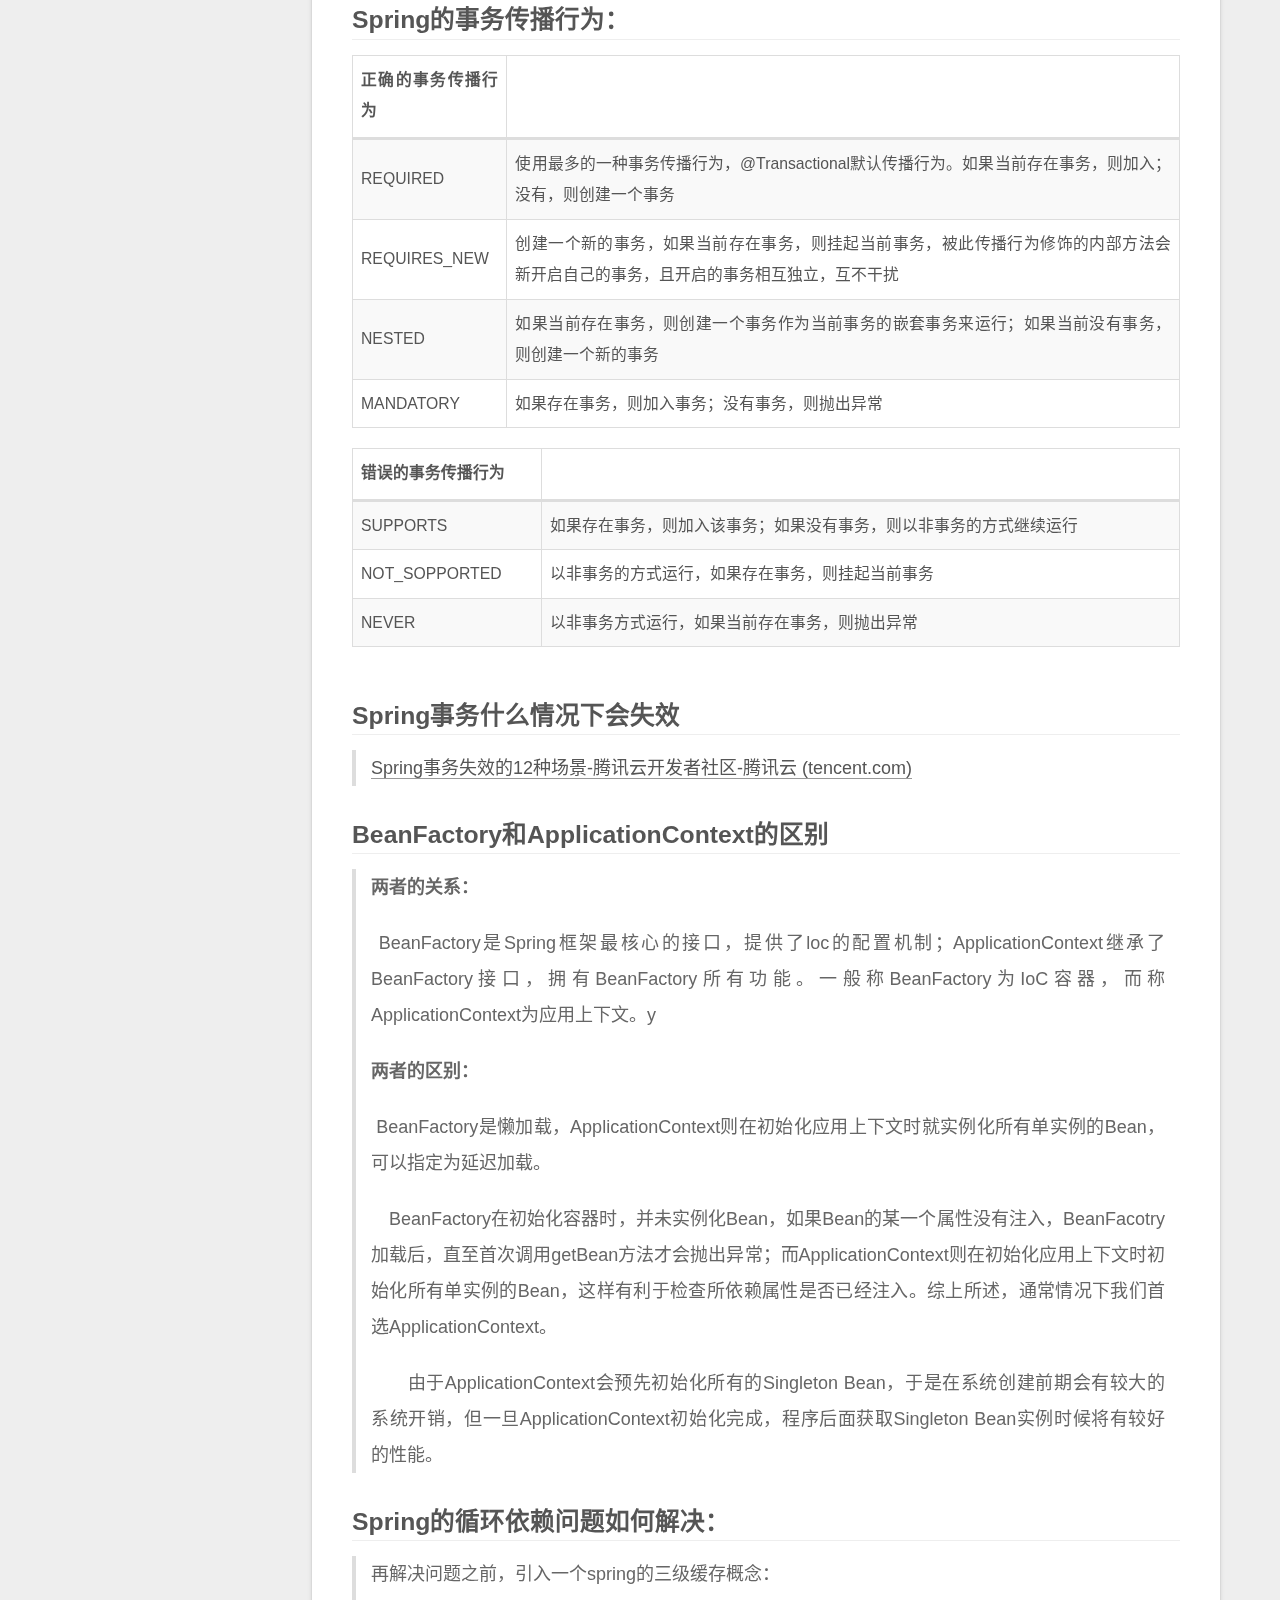
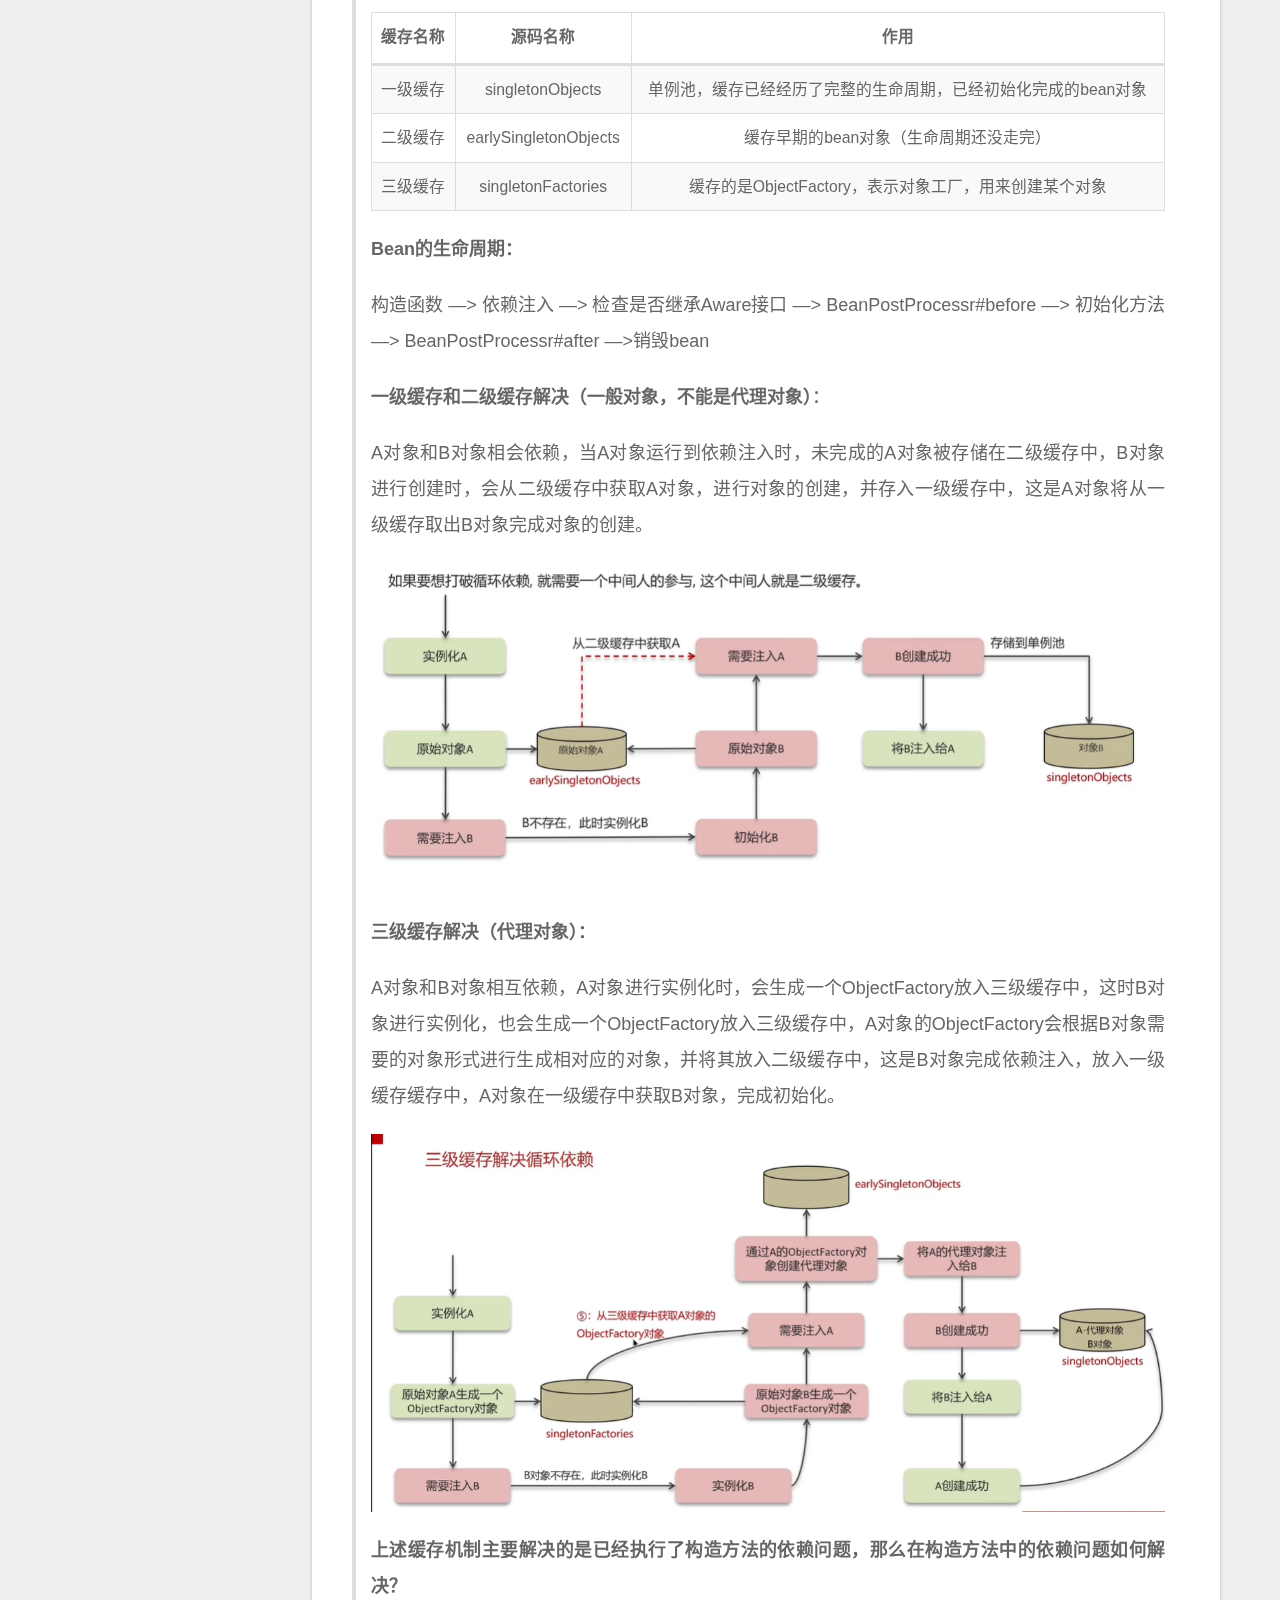
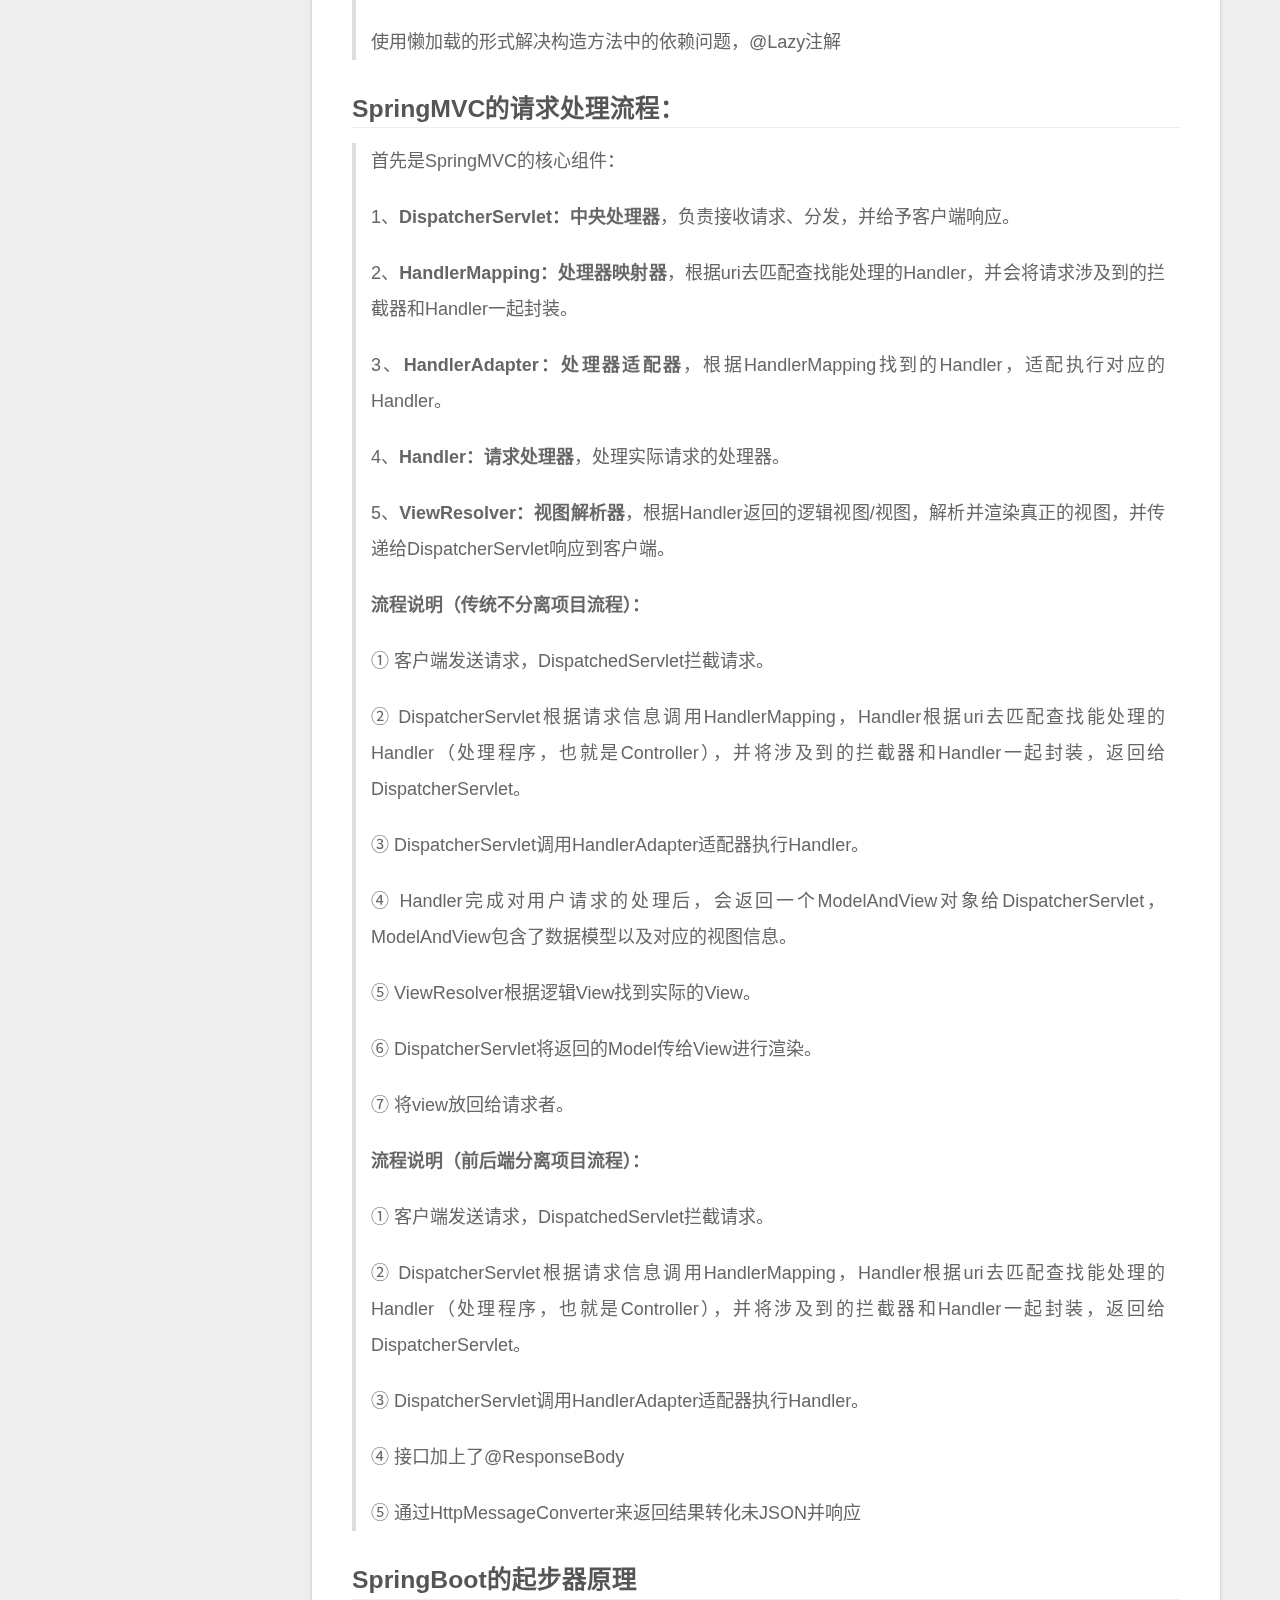
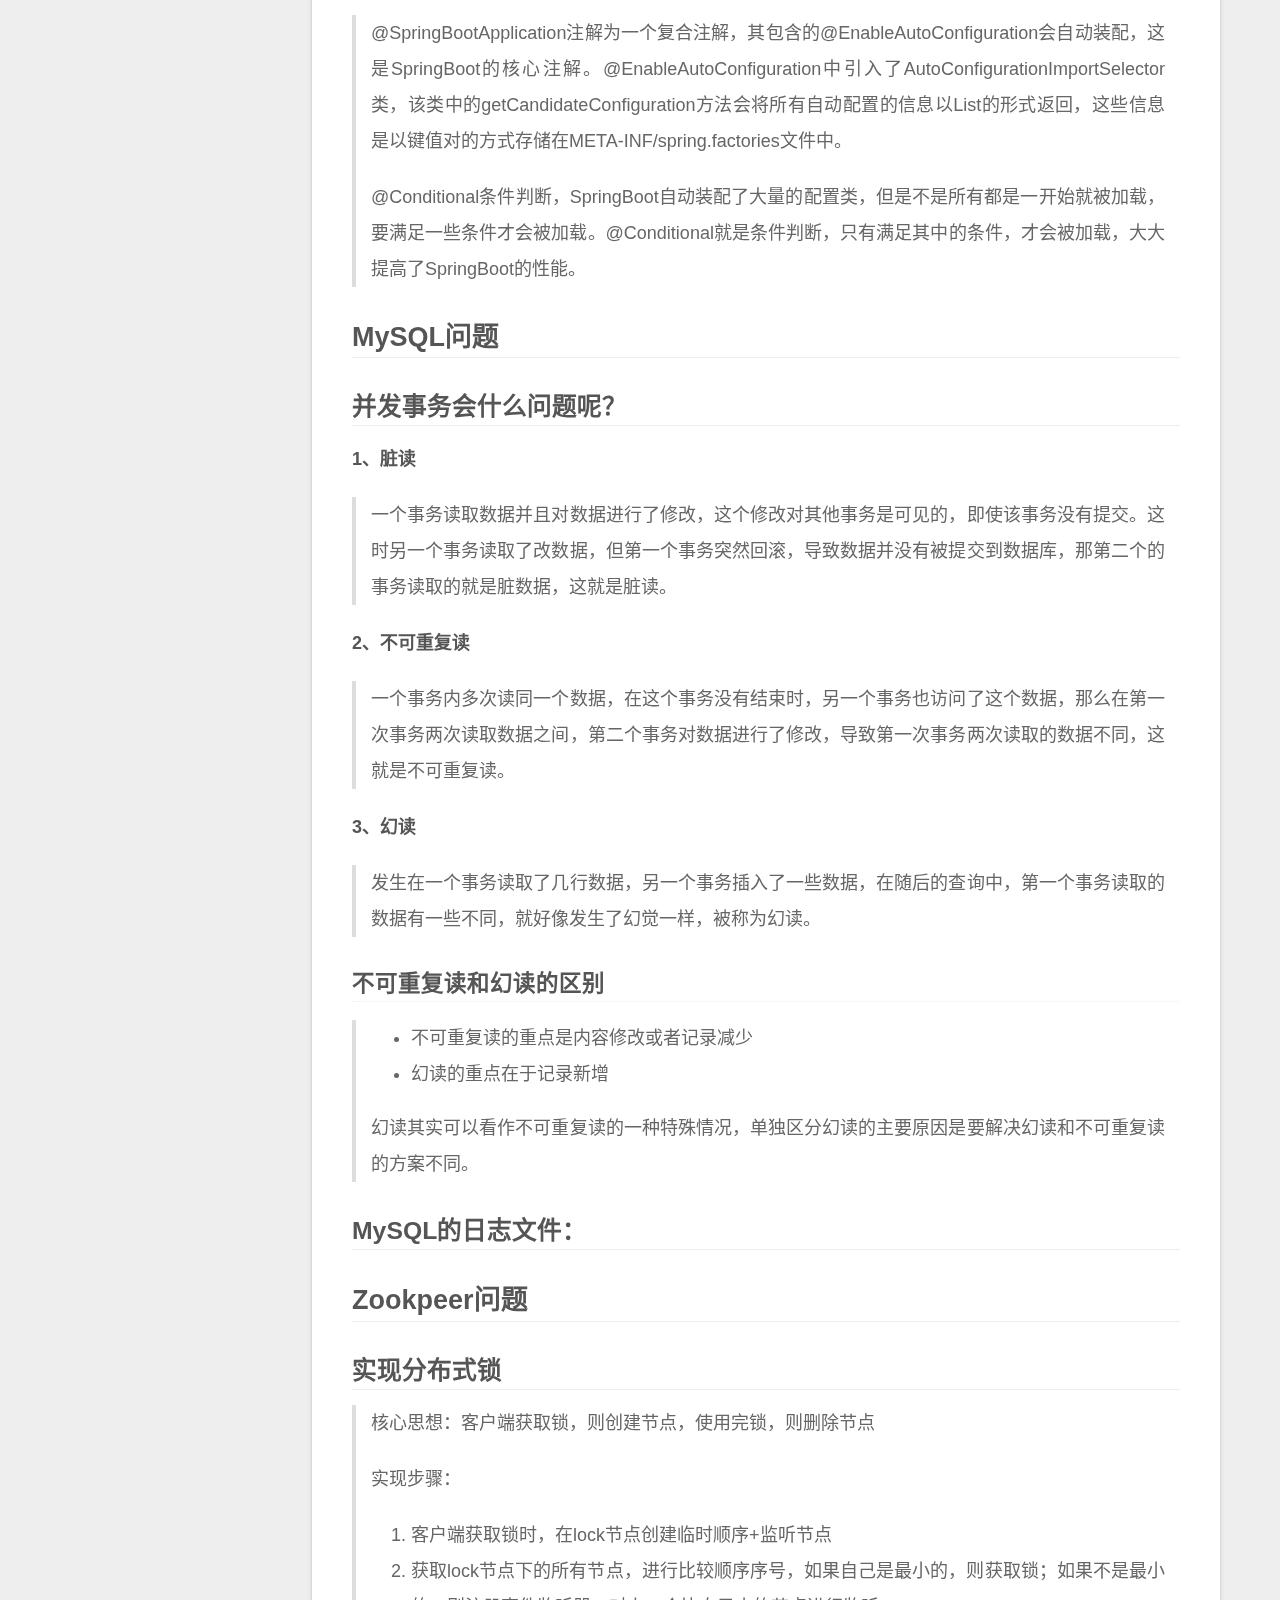
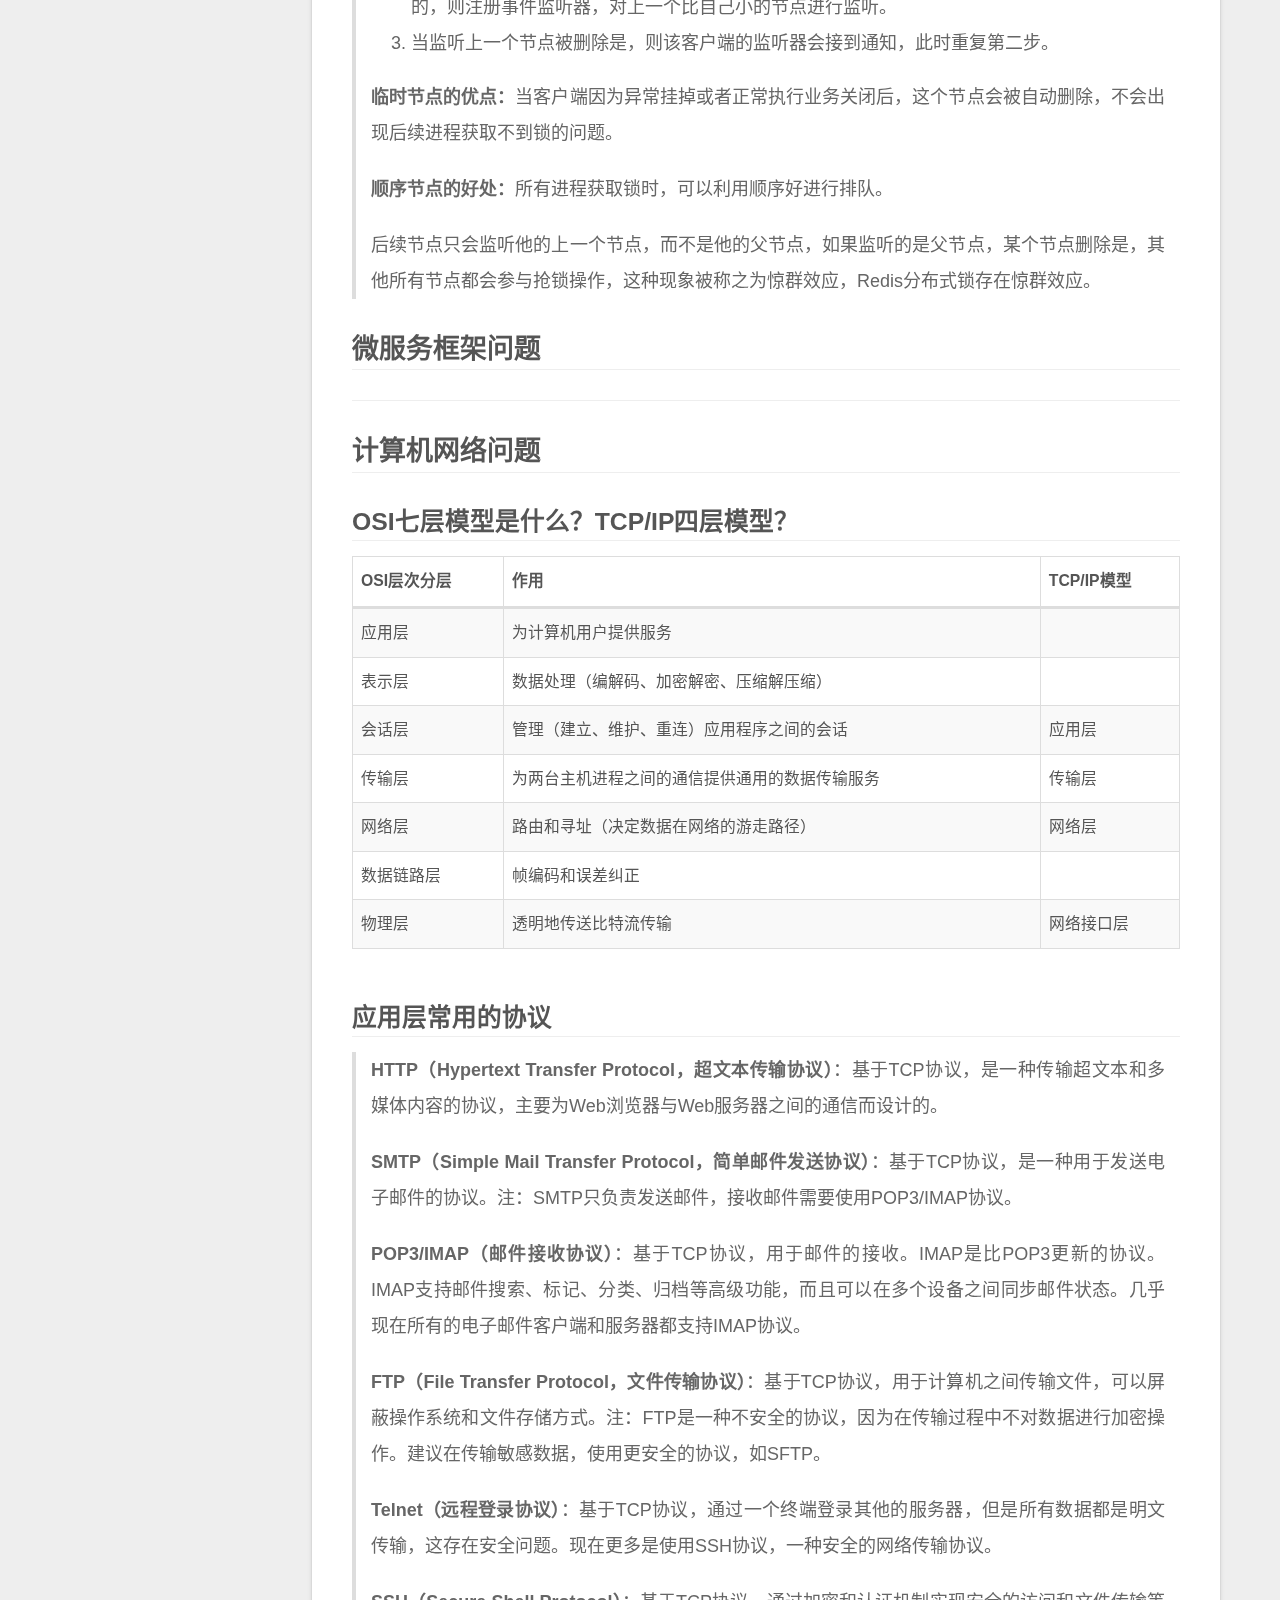
==== commit 7784cf8f: "Site updated: 2023-07-27 09:28:14" ====
--- a/index.html
+++ b/index.html
@@ -187,6 +187,418 @@
   
   
   <article itemscope itemtype="http://schema.org/Article" class="post-block" lang="zh-CN">
+    <link itemprop="mainEntityOfPage" href="http://example.com/2023/07/07/Java%E5%85%AB%E8%82%A1%E6%96%87%EF%BC%88%E6%9E%B6%E6%9E%84%EF%BC%89/">
+
+    <span hidden itemprop="author" itemscope itemtype="http://schema.org/Person">
+      <meta itemprop="image" content="/images/avatar.png">
+      <meta itemprop="name" content="yqlt">
+      <meta itemprop="description" content="言念君子，温其如玉">
+    </span>
+
+    <span hidden itemprop="publisher" itemscope itemtype="http://schema.org/Organization">
+      <meta itemprop="name" content="嘟嘟可大魔王">
+    </span>
+      <header class="post-header">
+        <h2 class="post-title" itemprop="name headline">
+          
+            <a href="/2023/07/07/Java%E5%85%AB%E8%82%A1%E6%96%87%EF%BC%88%E6%9E%B6%E6%9E%84%EF%BC%89/" class="post-title-link" itemprop="url">八股文（架构）</a>
+        </h2>
+
+        <div class="post-meta">
+            <span class="post-meta-item">
+              <span class="post-meta-item-icon">
+                <i class="far fa-calendar"></i>
+              </span>
+              <span class="post-meta-item-text">发表于</span>
+              
+
+              <time title="创建时间：2023-07-07 10:35:29 / 修改时间：10:39:50" itemprop="dateCreated datePublished" datetime="2023-07-07T10:35:29+08:00">2023-07-07</time>
+            </span>
+
+          
+
+        </div>
+      </header>
+
+    
+    
+    
+    <div class="post-body" itemprop="articleBody">
+
+      
+          <h1 id="JVM问题"><a href="#JVM问题" class="headerlink" title="JVM问题"></a>JVM问题</h1><h2 id="什么是进程和线程？"><a href="#什么是进程和线程？" class="headerlink" title="什么是进程和线程？"></a>什么是进程和线程？</h2><blockquote>
+<p><strong>进程：</strong>进程是程序的一次执行过程，是系统运行的基本单位</p>
+<p><strong>线程：</strong>线程是比进程更小的执行单位，一个进程在其执行的过程中可以产生多个线程</p>
+</blockquote>
+<h2 id="内存泄露与内存溢出的区别"><a href="#内存泄露与内存溢出的区别" class="headerlink" title="内存泄露与内存溢出的区别"></a>内存泄露与内存溢出的区别</h2><blockquote>
+<p><strong>内存泄露：</strong>程序在申请内存后，无法释放已申请的内存空间</p>
+<p><strong>ThreadLocal内存泄露问题是怎么导致的？如何解决？</strong></p>
+<p>ThreadLocal中使用的Key为ThreadLocal的弱引用，但是Value是强引用，在垃圾回收时，key会被回收，但是Value是不会的，这样一来会出现Key为null的Entry，假如不做任何处理，Key为null的Entry永远都不会被回收，久而久之就造成了内存泄漏。使用完ThreadLocal建议调用remove方法。</p>
+<p><strong>内存溢出：</strong>程序申请内存时，没有足够的内存空间供其使用（OOM问题 OutOfMemory）</p>
+</blockquote>
+<h2 id="JVM的内存结构"><a href="#JVM的内存结构" class="headerlink" title="JVM的内存结构"></a>JVM的内存结构</h2><blockquote>
+<ul>
+<li>堆</li>
+<li>栈：由一个个栈帧组成</li>
+<li>本地方法栈</li>
+<li>程序计数器</li>
+<li>方法区（元空间）</li>
+</ul>
+</blockquote>
+<h2 id="Java对象的创建过程"><a href="#Java对象的创建过程" class="headerlink" title="Java对象的创建过程"></a>Java对象的创建过程</h2><blockquote>
+<p>① 类加载检查：先去常量池中去定位这个类的符号引用，并检查这个符号引用代表的类是否被加载过、解析和初始化过，没有，执行相对应的类加载过程（双亲委派机制）</p>
+<p>② 分配内存：虚拟机为新生对象分配内存，为对象分配空间的任务等同于把一块确定大小的内存从 Java 堆中划分出来。分配方式有<strong>“指针碰撞”</strong>和<strong>“空闲列表”</strong> 两种，<strong>选择哪种分配方式由 Java 堆是否规整决定，而 Java 堆是否规整又由所采用的垃圾收集器是否带有压缩整理功能决定。</strong></p>
+<p>​	<strong>指针碰撞：</strong>适用场景：堆内存规整的情况下</p>
+<p>​						原理：用过的内存全部整合到一边，没有用过的内存放在另一边，中间有一个分界指针，只需									要向着没用过的内存方向将该指针移动对象内存大小位置即可。</p>
+<p>​						GC收集器：Serial，ParNew</p>
+<p>​	<strong>空闲列表：</strong>使用场景：堆内存不完整的情况下</p>
+<p>​						原理：虚拟机维护一个列表，该列表记录哪个内存块是可用的，分配的时候，找一块足够大的									内存块分配给对象实例，最后更新列表记录。</p>
+<p>​						GC收集器：CMS</p>
+<p>​	Java堆内存是否完整取决于GC收集器的算法是”标记-清除“，还是”标记-整理“，复制算法堆内存也是完整的。（垃圾回收算法：分代收集理论，标记-复制算法，标记-整理算法，标记-清楚算法）</p>
+<p>​	<strong>内存分配并发问题：</strong></p>
+<p>​		CAS+失败重试： CAS 是乐观锁的一种实现方式。所谓乐观锁就是，每次不加锁而是假设没有冲突而去完成某项操作，如果因为冲突失败就重试，直到成功为止。<strong>虚拟机采用 CAS 配上失败重试的方式保证更新操作的原子性。</strong></p>
+<p>​		TLAB(Thread Local Allocation Buffer，本地线程分配缓冲)：为每一个线程预先在Eden区分配一块内存，JVM给线程中的对象分配内存时，会优先在TLAB中分配，当TLAB中的内存用尽时，再采用上述的CAS进行内存分配。</p>
+<p>③ 初始化</p>
+<p>​	内存分配完，虚拟机将分配到的内存空间都初始化为零值（不包含对象头），这一步操作保障了对象的实例在Java代码中可以不赋初始值就可以直接使用，程序可以直接访问到这些字段的数据类型所对应的零值。</p>
+<p>④ 设置对象头</p>
+<p>​	初始化完成，虚拟机堆对象进行必要的设置。例如该对象是哪个类的实例、如何能找到类的元数据信息、该对象的哈希码、对象的GC分代年龄等信息，这些信息都会存放在对象头中。另外，虚拟机会根据当前的运行状态，如是否启用偏向锁，对象头会有不同的设置方式。</p>
+<p>⑤ 执行init方法</p>
+<p>​	上述步骤完成，在虚拟机的角度看，一个新的对象已经创建完成，但是在JAVA程序的角度来看，对象创建才刚开始，init方法没有执行，所有字段都是零。执行new指令之后会接着执行init方法，把对象按照程序员的意愿进行初始化，这样真正可用的对象才算完整产生出来。</p>
+</blockquote>
+<h2 id="如何打破双亲委派机制？"><a href="#如何打破双亲委派机制？" class="headerlink" title="如何打破双亲委派机制？"></a>如何打破双亲委派机制？</h2><figure class="highlight java"><table><tr><td class="gutter"><pre><span class="line">1</span><br><span class="line">2</span><br><span class="line">3</span><br><span class="line">4</span><br><span class="line">5</span><br><span class="line">6</span><br><span class="line">7</span><br><span class="line">8</span><br><span class="line">9</span><br><span class="line">10</span><br><span class="line">11</span><br><span class="line">12</span><br><span class="line">13</span><br><span class="line">14</span><br><span class="line">15</span><br><span class="line">16</span><br><span class="line">17</span><br><span class="line">18</span><br><span class="line">19</span><br><span class="line">20</span><br></pre></td><td class="code"><pre><span class="line"><span class="keyword">public</span> <span class="keyword">class</span> <span class="title class_">PrintClassLoaderTree</span> &#123;</span><br><span class="line"></span><br><span class="line">    <span class="keyword">public</span> <span class="keyword">static</span> <span class="keyword">void</span> <span class="title function_">main</span><span class="params">(String[] args)</span> &#123;</span><br><span class="line"></span><br><span class="line">        <span class="type">ClassLoader</span> <span class="variable">classLoader</span> <span class="operator">=</span> PrintClassLoaderTree.class.getClassLoader();</span><br><span class="line"></span><br><span class="line">        <span class="type">StringBuilder</span> <span class="variable">split</span> <span class="operator">=</span> <span class="keyword">new</span> <span class="title class_">StringBuilder</span>(<span class="string">&quot;|--&quot;</span>);</span><br><span class="line">        <span class="type">boolean</span> <span class="variable">needContinue</span> <span class="operator">=</span> <span class="literal">true</span>;</span><br><span class="line">        <span class="keyword">while</span> (needContinue)&#123;</span><br><span class="line">            System.out.println(split.toString() + classLoader);</span><br><span class="line">            <span class="keyword">if</span>(classLoader == <span class="literal">null</span>)&#123;</span><br><span class="line">                needContinue = <span class="literal">false</span>;</span><br><span class="line">            &#125;<span class="keyword">else</span>&#123;</span><br><span class="line">                classLoader = classLoader.getParent();</span><br><span class="line">                split.insert(<span class="number">0</span>, <span class="string">&quot;\t&quot;</span>);</span><br><span class="line">            &#125;</span><br><span class="line">        &#125;</span><br><span class="line">    &#125;</span><br><span class="line"></span><br><span class="line">&#125;</span><br></pre></td></tr></table></figure>
+
+<p>结果：</p>
+<figure class="highlight text"><table><tr><td class="gutter"><pre><span class="line">1</span><br><span class="line">2</span><br><span class="line">3</span><br></pre></td><td class="code"><pre><span class="line">|--sun.misc.Launcher$AppClassLoader@18b4aac2</span><br><span class="line">    |--sun.misc.Launcher$ExtClassLoader@53bd815b</span><br><span class="line">        |--null</span><br></pre></td></tr></table></figure>
+
+<blockquote>
+<p>由于BootstrapClassLoader是C++实现的，在Java中没有相对应的类，所以拿到的值为null。</p>
+<p> 除了BootstrapClassLoader之外，其余类加载器都是继承自java.lang.ClassLoader。打破双亲委派机制就需要我们自定义类加载器，继承ClassLoader抽象类即可，并重写loadClass()方法，不盲目向上寻找，就是打破了JVM的双亲委派机制；如果不打破该机制，只需重写findClass()方法。</p>
+<p>如：Tomcat就打破就双亲委派机制。</p>
+</blockquote>
+<h1 id="Redis问题"><a href="#Redis问题" class="headerlink" title="Redis问题"></a>Redis问题</h1><h2 id="缓存击穿，缓存穿透，缓存雪崩的区别以及解决方法"><a href="#缓存击穿，缓存穿透，缓存雪崩的区别以及解决方法" class="headerlink" title="缓存击穿，缓存穿透，缓存雪崩的区别以及解决方法"></a>缓存击穿，缓存穿透，缓存雪崩的区别以及解决方法</h2><blockquote>
+<p><strong>缓存击穿：</strong>缓存中存在该数据，但是当请求发送过来时，数据刚好过期，导致大量的请求并发打到数据库，导致数据库宕机</p>
+<p>解决方案：</p>
+<p>① 条件允许下，可以将热点数据设置为永久数据</p>
+<p>② 使用分布式锁，拿到锁的请求才能去访问数据库</p>
+</blockquote>
+<blockquote>
+<p><strong>缓存穿透：</strong>大量请求一个不存的空数据，缓存中并没有这个空数据的key，导致大量请求去访问数据库，数据库因为压力而宕机</p>
+<p>解决方案：</p>
+<p>① 在缓存中存入一个空对像的key</p>
+<p>②使用布隆过滤器，在请求缓存之前就做一层判断，如果存在就去访问缓存，如果不存在就直接返回。（注：布隆过滤器存在一定的误判率）</p>
+</blockquote>
+<blockquote>
+<p><strong>缓存雪崩：</strong>与缓存击穿相类似，只不过缓存雪崩是大量的key同一时间失效，导致请求全部打到数据库上</p>
+<p>解决方案：</p>
+<p>① 给数据设置不同的过期时间，尽量避免数据同时过期</p>
+<p>② 熔断机制，保障一部分人的正常使用</p>
+<p>③ 提高数据库的容灾能力，使用分库分表，读写分离的策略</p>
+<p>④ 搭建redis集群</p>
+</blockquote>
+<h2 id="Redis-常用数据结构"><a href="#Redis-常用数据结构" class="headerlink" title="Redis 常用数据结构"></a>Redis 常用数据结构</h2><blockquote>
+<p>① string（字符串）</p>
+<p>② list（列表）：存储一个有序的字符串集合，支持快速添加、删除和获取元素，以及支持通过索引查找元素</p>
+<p>③ set（集合）：存储的是无序的元素集合，并支持集合间的基本集合运算，如交集、并集、差集等。</p>
+<p>④ hash（散列表）：通过key-value存储数据，key为字符串类型，value为字符串和整数型</p>
+<p>⑤ zset（有序集合）：存储的是一个有序的字符串集合，每个元素都有一个关联的分数，可以通过分数进行排序和范围查询。</p>
+</blockquote>
+<h3 id="底层数据结构"><a href="#底层数据结构" class="headerlink" title="底层数据结构"></a>底层数据结构</h3><blockquote>
+<p>散列、列表、跳跃表</p>
+</blockquote>
+<h2 id="持久化方案"><a href="#持久化方案" class="headerlink" title="持久化方案"></a>持久化方案</h2><blockquote>
+<p><strong>AOF:</strong> 将Redis所执行的所有指令都记录下来，在下次Redis重启时，只需要执行指令就可以了。</p>
+<p>实现方式：配置文件中开启aof支持，redis服务器启动时，会直接fork一个子线程，会直接在数据目录下创建aof文件，但是文件内容为空，后续每一个操作指令都会被保存在这个文件中。</p>
+<p>优点：数据丢失的风险大大降低，最多丢失1秒的数据</p>
+<p>缺点：数据文件比rdb大，使用aop文件进行数据恢复的时候速度较慢</p>
+<p>优化方式：当aof文件较大时，可以手动重写，输入bgrewriteaof，也可以自动重写，两个参数auto-aof-rewrite-percentage（比例，下一次文件大小与上一次文件大小的比较） 和auto-aof-rewrite-min-size（触发重写时的文件最大值）</p>
+<p>注：由于重写也是主线程重新fork一个子线程，去进行数据操作，fork子线程会带来redis服务器的性能损耗，重写的频率不要太频繁。</p>
+</blockquote>
+<blockquote>
+<p><strong>RDB:</strong> 定期更新，定期将Redis中的数据生成的快照同步到磁盘等介质上，磁盘上保存的是Redis 的内存快照。</p>
+<p>实现方式：</p>
+<p>​	① save ：在当前的Redis服务器进程进行RDB持久化，会阻塞其他客户端的指令，禁止使用</p>
+<p>​	② bgsave：基于当前的Redis服务器fork一个子线程去执行RDB持久化，不会阻塞其他客户端的指令</p>
+<p>优点：数据文件比AOF小，使用RDB恢复数据速度较快</p>
+<p>缺点：比较耗时，存在丢失数据的风险。</p>
+</blockquote>
+<blockquote>
+<p><strong>混合型持久化方案：</strong>aof-use-rdb-preamble yes配置文件</p>
+<p>特点：</p>
+<p>​	① Redis4.0之后默认开启，之前是RDB</p>
+<p>​	② 开启后，aof重写的部分会以RDB方式保存，后续的操作依旧以aop指令形式保存</p>
+<p><strong>选择方案：</strong></p>
+<ul>
+<li>追求恢复效率，对数据安全要求不高，选择RDB</li>
+<li>不追求恢复效率，对数据要求高，选择AOF</li>
+<li>既要追求恢复效率，对数据要求高，选择混合型持久化</li>
+</ul>
+</blockquote>
+<h2 id="Redis的淘汰策略"><a href="#Redis的淘汰策略" class="headerlink" title="Redis的淘汰策略"></a>Redis的淘汰策略</h2><h3 id="删除方式："><a href="#删除方式：" class="headerlink" title="删除方式："></a>删除方式：</h3><ol>
+<li><p><strong>定时删除：</strong>Redis未使用</p>
+</li>
+<li><p><strong>定期删除：</strong>Redis中的数据过期后，会将过期数据的键记录到过期字典中，在服务器内部中，有一个专门的线程去扫描这个过期字典，将过期字典中过期的键对应的值删除，所以过期数据不是立即删除。</p>
+</li>
+<li><p><strong>惰性删除：</strong>当我们去获取一个过期的键的值时，如果这个键没有被定期删除，我们也不会获取到这个值，redis服务器会直接删除这个值。</p>
+<blockquote>
+<p>注：惰性删除的触发机制是需要自动获取那个键对应的值，如果键过期了，但是没有主动去获取，那么这个键对应的值就会一直留在redis内存中，造成内存浪费。</p>
+</blockquote>
+</li>
+</ol>
+<h3 id="淘汰策略："><a href="#淘汰策略：" class="headerlink" title="淘汰策略："></a>淘汰策略：</h3><h3 id="常见的淘汰算法："><a href="#常见的淘汰算法：" class="headerlink" title="常见的淘汰算法："></a>常见的淘汰算法：</h3><ul>
+<li>LRU算法：基于数据的历史访问记录来进行淘汰，及缓存数据最近被访问的数据会被保留下来，而没被访问的数据会被清楚。实现方式可以是使用一个列表记录所有的缓存数据，每当有数据被访问时，将数据移动到最前端，当缓存满时，淘汰列表最后的数据。</li>
+<li>LFU算法：基于数据的访问频度来进行淘汰，及缓存数据访问频度较高的数据会被保留下来，而访问频度较低的数据会被清除。该算法的实现方式可以使用一个计数器来记录每个数据的访问频度，当缓存满时，淘汰使用频度最低的数据，如果多个数据使用频度一样，则选择最近最少使用的数据进行淘汰。</li>
+</ul>
+<figure class="highlight txt"><table><tr><td class="gutter"><pre><span class="line">1</span><br><span class="line">2</span><br><span class="line">3</span><br><span class="line">4</span><br><span class="line">5</span><br><span class="line">6</span><br><span class="line">7</span><br><span class="line">8</span><br><span class="line">9</span><br><span class="line">10</span><br></pre></td><td class="code"><pre><span class="line"># 1）volatile-lru   利用LRU算法移除设置过过期时间的key (LRU:最近使用 Least Recently Used ) </span><br><span class="line"># 3）volatile-random 移除设置过过期时间的随机key</span><br><span class="line"># 5）volatile-lfu：在内存不足时，Redis会在设置过了生存时间的key中干掉一个最少频次使用的key。</span><br><span class="line"># 7）volatile-ttl   移除即将过期的key(minor TTL) </span><br><span class="line"></span><br><span class="line"># 2）allkeys-lru   利用LRU算法移除任何key </span><br><span class="line"># 4）allkeys-random  移除随机key </span><br><span class="line"># 6）allkeys-lfu：在内存不足时，Redis会在全部的key中干掉一个最少频次使用的key。</span><br><span class="line"></span><br><span class="line"># 8）noeviction  不移除任何key，只是返回一个写错误 。默认选项</span><br></pre></td></tr></table></figure>
+
+<h2 id="Redis的分布式锁实现"><a href="#Redis的分布式锁实现" class="headerlink" title="Redis的分布式锁实现"></a>Redis的分布式锁实现</h2><h1 id="Spring问题"><a href="#Spring问题" class="headerlink" title="Spring问题"></a>Spring问题</h1><h2 id="Spring的事务传播行为："><a href="#Spring的事务传播行为：" class="headerlink" title="Spring的事务传播行为："></a>Spring的事务传播行为：</h2><table>
+<thead>
+<tr>
+<th>正确的事务传播行为</th>
+<th></th>
+</tr>
+</thead>
+<tbody><tr>
+<td>REQUIRED</td>
+<td>使用最多的一种事务传播行为，@Transactional默认传播行为。如果当前存在事务，则加入；没有，则创建一个事务</td>
+</tr>
+<tr>
+<td>REQUIRES_NEW</td>
+<td>创建一个新的事务，如果当前存在事务，则挂起当前事务，被此传播行为修饰的内部方法会新开启自己的事务，且开启的事务相互独立，互不干扰</td>
+</tr>
+<tr>
+<td>NESTED</td>
+<td>如果当前存在事务，则创建一个事务作为当前事务的嵌套事务来运行；如果当前没有事务，则创建一个新的事务</td>
+</tr>
+<tr>
+<td>MANDATORY</td>
+<td>如果存在事务，则加入事务；没有事务，则抛出异常</td>
+</tr>
+</tbody></table>
+<table>
+<thead>
+<tr>
+<th>错误的事务传播行为</th>
+<th></th>
+</tr>
+</thead>
+<tbody><tr>
+<td>SUPPORTS</td>
+<td>如果存在事务，则加入该事务；如果没有事务，则以非事务的方式继续运行</td>
+</tr>
+<tr>
+<td>NOT_SOPPORTED</td>
+<td>以非事务的方式运行，如果存在事务，则挂起当前事务</td>
+</tr>
+<tr>
+<td>NEVER</td>
+<td>以非事务方式运行，如果当前存在事务，则抛出异常</td>
+</tr>
+</tbody></table>
+<h2 id="Spring事务什么情况下会失效"><a href="#Spring事务什么情况下会失效" class="headerlink" title="Spring事务什么情况下会失效"></a>Spring事务什么情况下会失效</h2><blockquote>
+<p><a target="_blank" rel="noopener" href="https://cloud.tencent.com/developer/article/2233995">Spring事务失效的12种场景-腾讯云开发者社区-腾讯云 (tencent.com)</a></p>
+</blockquote>
+<h2 id="BeanFactory和ApplicationContext的区别"><a href="#BeanFactory和ApplicationContext的区别" class="headerlink" title="BeanFactory和ApplicationContext的区别"></a>BeanFactory和ApplicationContext的区别</h2><blockquote>
+<p><strong>两者的关系：</strong></p>
+<p>​	BeanFactory是Spring框架最核心的接口，提供了loc的配置机制；ApplicationContext继承了BeanFactory接口，拥有BeanFactory所有功能。一般称BeanFactory为IoC容器，而称ApplicationContext为应用上下文。y</p>
+<p><strong>两者的区别：</strong></p>
+<p>​	BeanFactory是懒加载，ApplicationContext则在初始化应用上下文时就实例化所有单实例的Bean，可以指定为延迟加载。</p>
+<p> BeanFactory在初始化容器时，并未实例化Bean，如果Bean的某一个属性没有注入，BeanFacotry加载后，直至首次调用getBean方法才会抛出异常；而ApplicationContext则在初始化应用上下文时初始化所有单实例的Bean，这样有利于检查所依赖属性是否已经注入。综上所述，通常情况下我们首选ApplicationContext。</p>
+<p>  由于ApplicationContext会预先初始化所有的Singleton Bean，于是在系统创建前期会有较大的系统开销，但一旦ApplicationContext初始化完成，程序后面获取Singleton Bean实例时候将有较好的性能。</p>
+</blockquote>
+<h2 id="Spring的循环依赖问题如何解决："><a href="#Spring的循环依赖问题如何解决：" class="headerlink" title="Spring的循环依赖问题如何解决："></a>Spring的循环依赖问题如何解决：</h2><blockquote>
+<p>再解决问题之前，引入一个spring的三级缓存概念：</p>
+<table>
+<thead>
+<tr>
+<th align="center">缓存名称</th>
+<th align="center">源码名称</th>
+<th align="center">作用</th>
+</tr>
+</thead>
+<tbody><tr>
+<td align="center">一级缓存</td>
+<td align="center">singletonObjects</td>
+<td align="center">单例池，缓存已经经历了完整的生命周期，已经初始化完成的bean对象</td>
+</tr>
+<tr>
+<td align="center">二级缓存</td>
+<td align="center">earlySingletonObjects</td>
+<td align="center">缓存早期的bean对象（生命周期还没走完）</td>
+</tr>
+<tr>
+<td align="center">三级缓存</td>
+<td align="center">singletonFactories</td>
+<td align="center">缓存的是ObjectFactory，表示对象工厂，用来创建某个对象</td>
+</tr>
+</tbody></table>
+<p><strong>Bean的生命周期：</strong></p>
+<p>构造函数 —&gt; 依赖注入 —&gt; 检查是否继承Aware接口 —&gt;  BeanPostProcessr#before —&gt; 初始化方法 —&gt; BeanPostProcessr#after —&gt;销毁bean</p>
+<p><strong>一级缓存和二级缓存解决（一般对象，不能是代理对象）</strong>：</p>
+<p>A对象和B对象相会依赖，当A对象运行到依赖注入时，未完成的A对象被存储在二级缓存中，B对象进行创建时，会从二级缓存中获取A对象，进行对象的创建，并存入一级缓存中，这是A对象将从一级缓存取出B对象完成对象的创建。</p>
+<p><img src="/../pic/%E4%BA%8C%E7%BA%A7%E7%BC%93%E5%AD%98.png"></p>
+<p><strong>三级缓存解决（代理对象）：</strong></p>
+<p>A对象和B对象相互依赖，A对象进行实例化时，会生成一个ObjectFactory放入三级缓存中，这时B对象进行实例化，也会生成一个ObjectFactory放入三级缓存中，A对象的ObjectFactory会根据B对象需要的对象形式进行生成相对应的对象，并将其放入二级缓存中，这是B对象完成依赖注入，放入一级缓存缓存中，A对象在一级缓存中获取B对象，完成初始化。</p>
+<p><img src="/../pic/%E4%B8%89%E7%BA%A7%E7%BC%93%E5%AD%98.png"></p>
+<p><strong>上述缓存机制主要解决的是已经执行了构造方法的依赖问题，那么在构造方法中的依赖问题如何解决？</strong></p>
+<p>使用懒加载的形式解决构造方法中的依赖问题，@Lazy注解</p>
+</blockquote>
+<h2 id="SpringMVC的请求处理流程："><a href="#SpringMVC的请求处理流程：" class="headerlink" title="SpringMVC的请求处理流程："></a>SpringMVC的请求处理流程：</h2><blockquote>
+<p>首先是SpringMVC的核心组件：</p>
+<p>1、<strong>DispatcherServlet：中央处理器</strong>，负责接收请求、分发，并给予客户端响应。</p>
+<p>2、<strong>HandlerMapping：处理器映射器</strong>，根据uri去匹配查找能处理的Handler，并会将请求涉及到的拦截器和Handler一起封装。</p>
+<p>3、<strong>HandlerAdapter：处理器适配器</strong>，根据HandlerMapping找到的Handler，适配执行对应的Handler。</p>
+<p>4、<strong>Handler：请求处理器</strong>，处理实际请求的处理器。</p>
+<p>5、<strong>ViewResolver：视图解析器</strong>，根据Handler返回的逻辑视图&#x2F;视图，解析并渲染真正的视图，并传递给DispatcherServlet响应到客户端。</p>
+<p><strong>流程说明（传统不分离项目流程）：</strong></p>
+<p>① 客户端发送请求，DispatchedServlet拦截请求。</p>
+<p>② DispatcherServlet根据请求信息调用HandlerMapping，Handler根据uri去匹配查找能处理的Handler（处理程序，也就是Controller），并将涉及到的拦截器和Handler一起封装，返回给DispatcherServlet。</p>
+<p>③ DispatcherServlet调用HandlerAdapter适配器执行Handler。</p>
+<p>④ Handler完成对用户请求的处理后，会返回一个ModelAndView对象给DispatcherServlet，ModelAndView包含了数据模型以及对应的视图信息。</p>
+<p>⑤ ViewResolver根据逻辑View找到实际的View。</p>
+<p>⑥ DispatcherServlet将返回的Model传给View进行渲染。</p>
+<p>⑦ 将view放回给请求者。</p>
+<p><strong>流程说明（前后端分离项目流程）：</strong></p>
+<p>① 客户端发送请求，DispatchedServlet拦截请求。</p>
+<p>② DispatcherServlet根据请求信息调用HandlerMapping，Handler根据uri去匹配查找能处理的Handler（处理程序，也就是Controller），并将涉及到的拦截器和Handler一起封装，返回给DispatcherServlet。</p>
+<p>③ DispatcherServlet调用HandlerAdapter适配器执行Handler。</p>
+<p>④ 接口加上了@ResponseBody</p>
+<p>⑤ 通过HttpMessageConverter来返回结果转化未JSON并响应</p>
+</blockquote>
+<h2 id="SpringBoot的起步器原理"><a href="#SpringBoot的起步器原理" class="headerlink" title="SpringBoot的起步器原理"></a>SpringBoot的起步器原理</h2><blockquote>
+<p>@SpringBootApplication注解为一个复合注解，其包含的@EnableAutoConfiguration会自动装配，这是SpringBoot的核心注解。@EnableAutoConfiguration中引入了AutoConfigurationImportSelector类，该类中的getCandidateConfiguration方法会将所有自动配置的信息以List的形式返回，这些信息是以键值对的方式存储在META-INF&#x2F;spring.factories文件中。</p>
+<p>@Conditional条件判断，SpringBoot自动装配了大量的配置类，但是不是所有都是一开始就被加载，要满足一些条件才会被加载。@Conditional就是条件判断，只有满足其中的条件，才会被加载，大大提高了SpringBoot的性能。</p>
+</blockquote>
+<h1 id="MySQL问题"><a href="#MySQL问题" class="headerlink" title="MySQL问题"></a>MySQL问题</h1><h2 id="并发事务会什么问题呢？"><a href="#并发事务会什么问题呢？" class="headerlink" title="并发事务会什么问题呢？"></a>并发事务会什么问题呢？</h2><p><strong>1、脏读</strong></p>
+<blockquote>
+<p>一个事务读取数据并且对数据进行了修改，这个修改对其他事务是可见的，即使该事务没有提交。这时另一个事务读取了改数据，但第一个事务突然回滚，导致数据并没有被提交到数据库，那第二个的事务读取的就是脏数据，这就是脏读。</p>
+</blockquote>
+<p><strong>2、不可重复读</strong></p>
+<blockquote>
+<p>一个事务内多次读同一个数据，在这个事务没有结束时，另一个事务也访问了这个数据，那么在第一次事务两次读取数据之间，第二个事务对数据进行了修改，导致第一次事务两次读取的数据不同，这就是不可重复读。</p>
+</blockquote>
+<p><strong>3、幻读</strong></p>
+<blockquote>
+<p>发生在一个事务读取了几行数据，另一个事务插入了一些数据，在随后的查询中，第一个事务读取的数据有一些不同，就好像发生了幻觉一样，被称为幻读。</p>
+</blockquote>
+<h3 id="不可重复读和幻读的区别"><a href="#不可重复读和幻读的区别" class="headerlink" title="不可重复读和幻读的区别"></a>不可重复读和幻读的区别</h3><blockquote>
+<ul>
+<li>不可重复读的重点是内容修改或者记录减少</li>
+<li>幻读的重点在于记录新增</li>
+</ul>
+<p>幻读其实可以看作不可重复读的一种特殊情况，单独区分幻读的主要原因是要解决幻读和不可重复读的方案不同。</p>
+</blockquote>
+<h2 id="MySQL的日志文件："><a href="#MySQL的日志文件：" class="headerlink" title="MySQL的日志文件："></a>MySQL的日志文件：</h2><h1 id="Zookpeer问题"><a href="#Zookpeer问题" class="headerlink" title="Zookpeer问题"></a>Zookpeer问题</h1><h2 id="实现分布式锁"><a href="#实现分布式锁" class="headerlink" title="实现分布式锁"></a>实现分布式锁</h2><blockquote>
+<p>核心思想：客户端获取锁，则创建节点，使用完锁，则删除节点</p>
+<p>实现步骤：</p>
+<ol>
+<li>客户端获取锁时，在lock节点创建临时顺序+监听节点</li>
+<li>获取lock节点下的所有节点，进行比较顺序序号，如果自己是最小的，则获取锁；如果不是最小的，则注册事件监听器，对上一个比自己小的节点进行监听。</li>
+<li>当监听上一个节点被删除是，则该客户端的监听器会接到通知，此时重复第二步。</li>
+</ol>
+<p><strong>临时节点的优点：</strong>当客户端因为异常挂掉或者正常执行业务关闭后，这个节点会被自动删除，不会出现后续进程获取不到锁的问题。</p>
+<p><strong>顺序节点的好处：</strong>所有进程获取锁时，可以利用顺序好进行排队。</p>
+<p>后续节点只会监听他的上一个节点，而不是他的父节点，如果监听的是父节点，某个节点删除是，其他所有节点都会参与抢锁操作，这种现象被称之为惊群效应，Redis分布式锁存在惊群效应。</p>
+</blockquote>
+<h1 id="微服务框架问题"><a href="#微服务框架问题" class="headerlink" title="微服务框架问题"></a>微服务框架问题</h1><h2 id=""><a href="#" class="headerlink" title=""></a></h2><h1 id="计算机网络问题"><a href="#计算机网络问题" class="headerlink" title="计算机网络问题"></a>计算机网络问题</h1><h2 id="OSI七层模型是什么？TCP-x2F-IP四层模型？"><a href="#OSI七层模型是什么？TCP-x2F-IP四层模型？" class="headerlink" title="OSI七层模型是什么？TCP&#x2F;IP四层模型？"></a>OSI七层模型是什么？TCP&#x2F;IP四层模型？</h2><table>
+<thead>
+<tr>
+<th>OSI层次分层</th>
+<th>作用</th>
+<th>TCP&#x2F;IP模型</th>
+</tr>
+</thead>
+<tbody><tr>
+<td>应用层</td>
+<td>为计算机用户提供服务</td>
+<td></td>
+</tr>
+<tr>
+<td>表示层</td>
+<td>数据处理（编解码、加密解密、压缩解压缩）</td>
+<td></td>
+</tr>
+<tr>
+<td>会话层</td>
+<td>管理（建立、维护、重连）应用程序之间的会话</td>
+<td>应用层</td>
+</tr>
+<tr>
+<td>传输层</td>
+<td>为两台主机进程之间的通信提供通用的数据传输服务</td>
+<td>传输层</td>
+</tr>
+<tr>
+<td>网络层</td>
+<td>路由和寻址（决定数据在网络的游走路径）</td>
+<td>网络层</td>
+</tr>
+<tr>
+<td>数据链路层</td>
+<td>帧编码和误差纠正</td>
+<td></td>
+</tr>
+<tr>
+<td>物理层</td>
+<td>透明地传送比特流传输</td>
+<td>网络接口层</td>
+</tr>
+</tbody></table>
+<h2 id="应用层常用的协议"><a href="#应用层常用的协议" class="headerlink" title="应用层常用的协议"></a>应用层常用的协议</h2><blockquote>
+<p><strong>HTTP（Hypertext Transfer Protocol，超文本传输协议）</strong>：基于TCP协议，是一种传输超文本和多媒体内容的协议，主要为Web浏览器与Web服务器之间的通信而设计的。</p>
+<p><strong>SMTP（Simple Mail Transfer Protocol，简单邮件发送协议）</strong>：基于TCP协议，是一种用于发送电子邮件的协议。注：SMTP只负责发送邮件，接收邮件需要使用POP3&#x2F;IMAP协议。</p>
+<p><strong>POP3&#x2F;IMAP（邮件接收协议）</strong>：基于TCP协议，用于邮件的接收。IMAP是比POP3更新的协议。IMAP支持邮件搜索、标记、分类、归档等高级功能，而且可以在多个设备之间同步邮件状态。几乎现在所有的电子邮件客户端和服务器都支持IMAP协议。</p>
+<p><strong>FTP（File Transfer Protocol，文件传输协议）</strong>：基于TCP协议，用于计算机之间传输文件，可以屏蔽操作系统和文件存储方式。注：FTP是一种不安全的协议，因为在传输过程中不对数据进行加密操作。建议在传输敏感数据，使用更安全的协议，如SFTP。</p>
+<p><strong>Telnet（远程登录协议）</strong>：基于TCP协议，通过一个终端登录其他的服务器，但是所有数据都是明文传输，这存在安全问题。现在更多是使用SSH协议，一种安全的网络传输协议。</p>
+<p><strong>SSH（Secure Shell Protocol）</strong>：基于TCP协议，通过加密和认证机制实现安全的访问和文件传输等业务。</p>
+<p><strong>RTP（Real-time Transport Protocol，实时传输协议）</strong>：基于UDP协议，支持TCP协议，提供了实时传输数据的功能，但不包含资源预留存、不保证传输质量，这些功能由WebRTP实现。</p>
+<p><strong>DNS（Domain Name System，域名管理系统）</strong>：基于UDP协议，用于解决域名和IP地址的映射问题。</p>
+</blockquote>
+<h2 id="传输层常见的协议"><a href="#传输层常见的协议" class="headerlink" title="传输层常见的协议"></a>传输层常见的协议</h2><blockquote>
+<p><strong>TCP（Transmission Control Protocol，传输控制协议）</strong>：提供面向连接的，可靠的数据传输服务。</p>
+<p><strong>UDP（User Datagram Protocol，用户数据协议）</strong>：提供无连接的，尽最大努力的数据传输服务（不保证数据传输的可靠性），简单高效。</p>
+</blockquote>
+<h2 id="网络层常见的协议"><a href="#网络层常见的协议" class="headerlink" title="网络层常见的协议"></a>网络层常见的协议</h2><blockquote>
+<p><strong>IP（Internet Protocol，网际协议）</strong>：TCP&#x2F;IP协议中最重要的协议之一，主要作用是定义数据包的格式、对数据包进行路由和寻址，以便数据包可以跨网络传播并到达正确的目的地。目前IP协议，一为IPv4，一为IPv6。</p>
+<p><strong>ARP（Address Resolution Protocol，地址解析协议）</strong>：只要解决的是网络层地址和链路层地址之间的转换问题。因为一个 IP 数据报在物理上传输的过程中，总是需要知道下一跳（物理上的下一个目的地）该去往何处，但 IP 地址属于逻辑地址，而 MAC 地址才是物理地址，ARP 协议解决了 IP 地址转 MAC 地址的一些问题。</p>
+<p><strong>ICMP（Internet Control Message Protocol，互联网控制报文协议）</strong>：用于传输网络状态和错误消息的协议，常用于网络诊断和故障排除。例如，ping工具就是使用了ICMP协议来测试网络连通性。</p>
+<p><strong>NAT（Network Address Translation，网络地址转换协议）</strong>：NAT协议的应用场景在网络地址转换，应用于内部网到外部网的地址转换过程中。具体地说，在一个子网（局域网，LAN）内，各主机使用的是同一个LAN下的IP地址，但在LAN外，在广域网（WAN）中，需要一个统一的IP地址来标识LAN在整个Internet上的位置。</p>
+<p><strong>OSPF（Open Shorted Path First，开放式最短路径优先）</strong>：一种内部网关协议（Interior Gateway Protocol，IGP），也是广泛使用的一种动态路由协议，基于链路状态算法，考虑了链路的带宽、延迟等因素来选择最佳路径。</p>
+<p><strong>RIP（Routing Information Protocol，路由信息协议）</strong>：一种内部网关协议，也是一种动态路由协议（Interior Gateway Protocol，IGP），基于距离向量算法，使用固定的跳数作为度量标准，选择跳数最少的路径作为最佳路径。</p>
+<p><strong>BGP（Border Gateway Protocol，边界信息协议）</strong>：一种用来在路由选择域之间交换网络层可达性信息（Network Layer Reachability Information，NLRI）的路由选择协议，具有高度的灵活性和可扩展性。</p>
+</blockquote>
+<h2 id="输入URL到页面发生了什么？"><a href="#输入URL到页面发生了什么？" class="headerlink" title="输入URL到页面发生了什么？"></a>输入URL到页面发生了什么？</h2><blockquote>
+<p>1、DNS解析：因为浏览器不能直接通过域名找到对应的IP服务器，所以需要DNS进行解析，找到相对应的IP服务器。</p>
+<p>2、建立TCP连接（三次握手）</p>
+<p>3、发送HTTP请求</p>
+<p>4、相对应的IP服务器处理请求并返回HTTP报文</p>
+<p>5、浏览器解析并渲染页面</p>
+<p>6、连接结束</p>
+</blockquote>
+<h2 id="HTTP和HTTPS的区别"><a href="#HTTP和HTTPS的区别" class="headerlink" title="HTTP和HTTPS的区别"></a>HTTP和HTTPS的区别</h2><blockquote>
+<p><strong>端口号</strong>：HTTP默认是80，HTTPS默认是443</p>
+<p><strong>URL前缀</strong>：HTTP的URL是http:&#x2F;&#x2F;，HTTPS的URL为https:&#x2F;&#x2F;</p>
+<p><strong>安全性和资源消耗</strong>：HTTP协议运行在TCP之上，传输的内容都是明文，客户端和服务器之间都不能验证对方的身份。HTTPS是运行在SSL&#x2F;TLS之上的HTTP协议，SSL&#x2F;TLS是运行在TCP之上的，所有传输的内容都是密文，加密使用对称加密，但对称加密的密钥是用服务器方的证书进行非对称加密。所以说，HTTP安全性没有HTTPS高，但是HTTPS比HTTP消耗更多的资源。</p>
+<p><strong>SEO（搜索引擎优化）</strong>：搜索引擎更青睐使用HTTPS协议的网站，因为HTTPS能够提供更高的安全性和用户隐私保护。使用HTTPS协议的网站在搜索结果中可能会被优先显示，从而对SEO产生影响。</p>
+</blockquote>
+
+      
+    </div>
+
+    
+    
+    
+      <footer class="post-footer">
+        <div class="post-eof"></div>
+      </footer>
+  </article>
+  
+  
+  
+
+      
+  
+  
+  <article itemscope itemtype="http://schema.org/Article" class="post-block" lang="zh-CN">
     <link itemprop="mainEntityOfPage" href="http://example.com/2023/03/27/%E9%A1%B9%E7%9B%AE%EF%BC%88%E4%B8%AA%E4%BA%BA%E7%94%A8%E6%88%B7%E4%B8%AD%E5%BF%83%EF%BC%89/">
 
     <span hidden itemprop="author" itemscope itemtype="http://schema.org/Person">
@@ -610,7 +1022,7 @@
                   <i class="far fa-calendar-check"></i>
                 </span>
                 <span class="post-meta-item-text">更新于</span>
-                <time title="修改时间：2023-03-21 08:36:34" itemprop="dateModified" datetime="2023-03-21T08:36:34+08:00">2023-03-21</time>
+                <time title="修改时间：2023-07-06 09:48:48" itemprop="dateModified" datetime="2023-07-06T09:48:48+08:00">2023-07-06</time>
               </span>
 
           
@@ -669,7 +1081,7 @@
 <p><img src="/../pic/%E8%AE%BE%E7%BD%AEssh5.PNG" alt="设置ssh5"></p>
 <p>添加成功后</p>
 <blockquote>
-<p>输入：ssh -T <a href="mailto:&#103;&#x69;&#x74;&#x40;&#103;&#x69;&#116;&#x68;&#117;&#x62;&#x2e;&#x63;&#111;&#x6d;">&#103;&#x69;&#x74;&#x40;&#103;&#x69;&#116;&#x68;&#117;&#x62;&#x2e;&#x63;&#111;&#x6d;</a></p>
+<p>输入：ssh -T <a href="mailto:&#103;&#x69;&#116;&#x40;&#103;&#x69;&#116;&#x68;&#117;&#98;&#46;&#99;&#x6f;&#x6d;">&#103;&#x69;&#116;&#x40;&#103;&#x69;&#116;&#x68;&#117;&#98;&#46;&#99;&#x6f;&#x6d;</a></p>
 </blockquote>
 <p>第一次使用会出现这种，输入yes即可</p>
 <p><img src="/../pic/%E8%AE%BE%E7%BD%AEssh6.PNG" alt="设置ssh6"></p>
@@ -794,6 +1206,12 @@
 <p>rounded：头像显示在圈圈内，不喜欢可以填false</p>
 <p>rotated：头像会根据鼠标的方向转圈（个人表示不喜）</p>
 <p>这样头像就设置好了</p>
+<h3 id="（2）添加搜索功能"><a href="#（2）添加搜索功能" class="headerlink" title="（2）添加搜索功能"></a>（2）添加搜索功能</h3><p>下载搜索插件</p>
+<blockquote>
+<p>npm  install  hexo-generator-searchdb</p>
+</blockquote>
+<p>在主题的_config.yml文件中</p>
+<p><img src="/../pic/%E6%90%9C%E7%B4%A2.png"></p>
 
       
     </div>
@@ -1414,7 +1832,7 @@
       <div class="site-state-item site-state-posts">
           <a href="/archives/">
         
-          <span class="site-state-item-count">8</span>
+          <span class="site-state-item-count">9</span>
           <span class="site-state-item-name">日志</span>
         </a>
       </div>
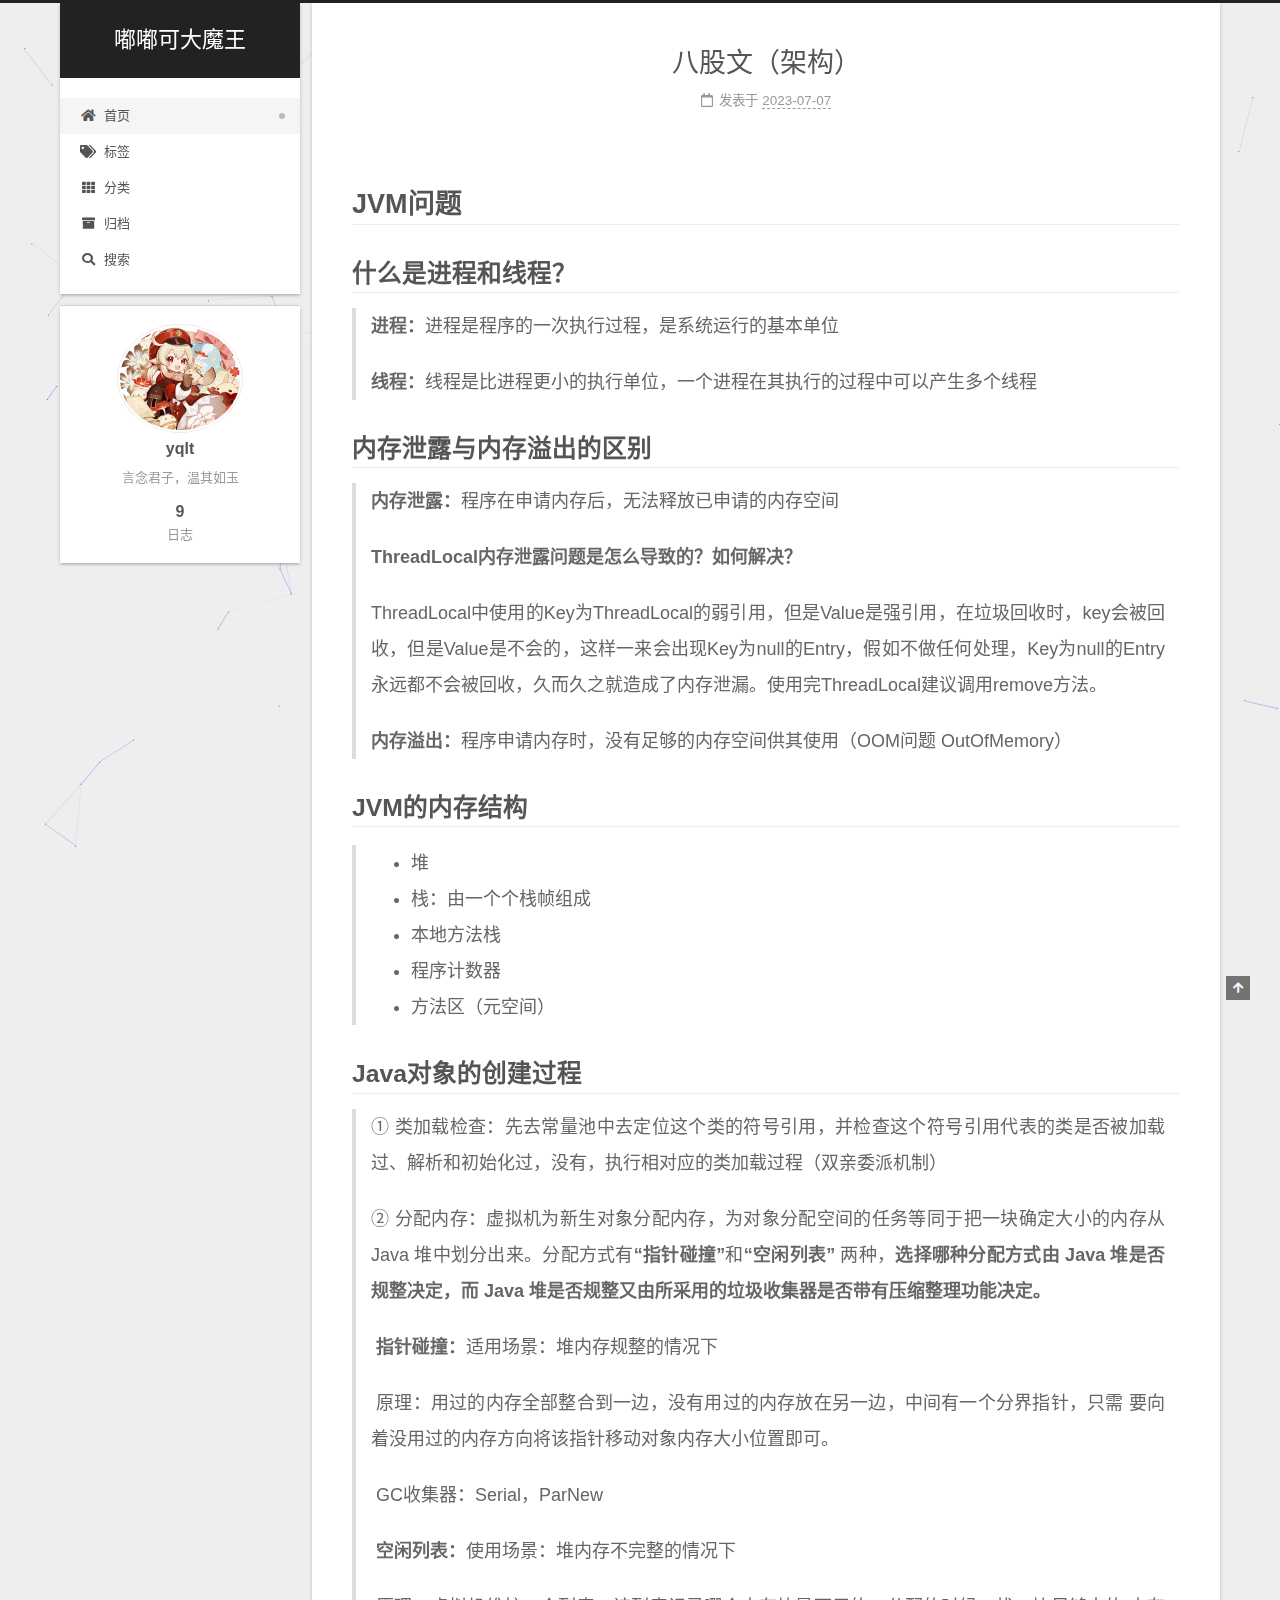
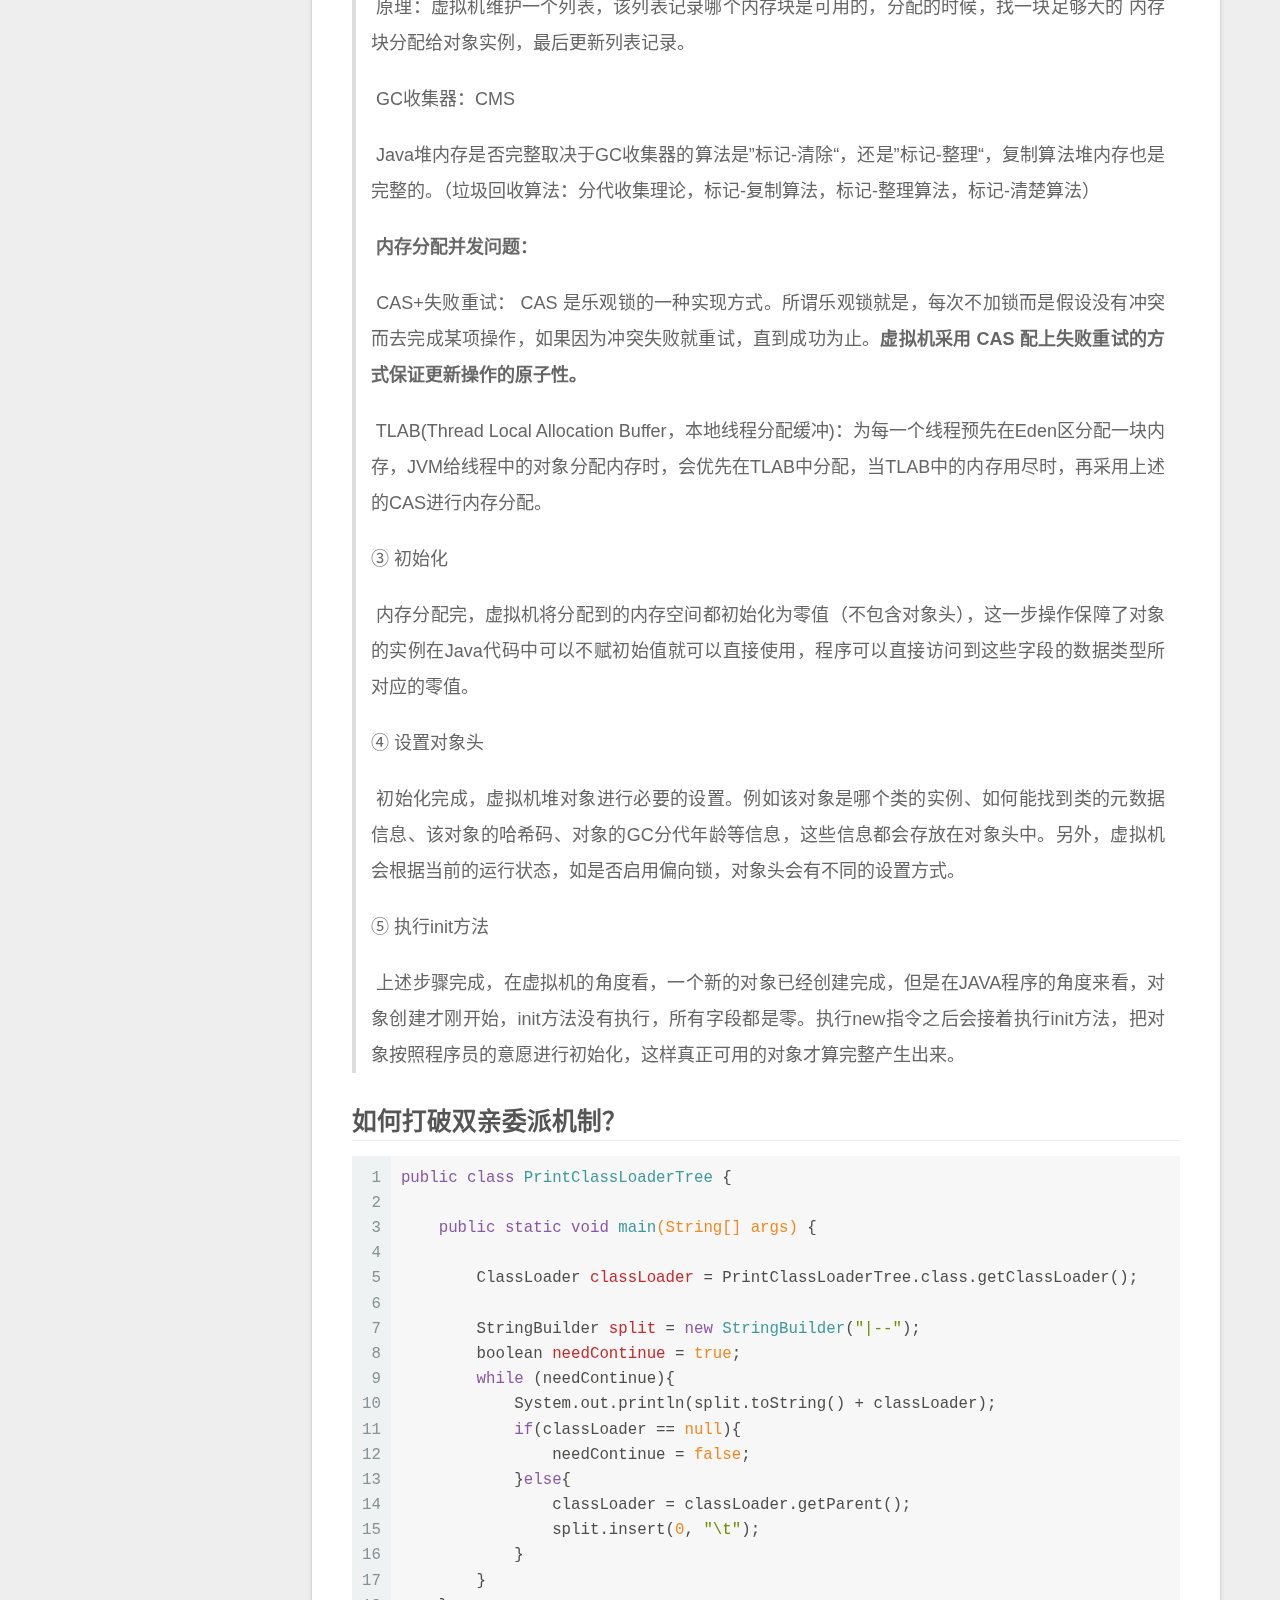
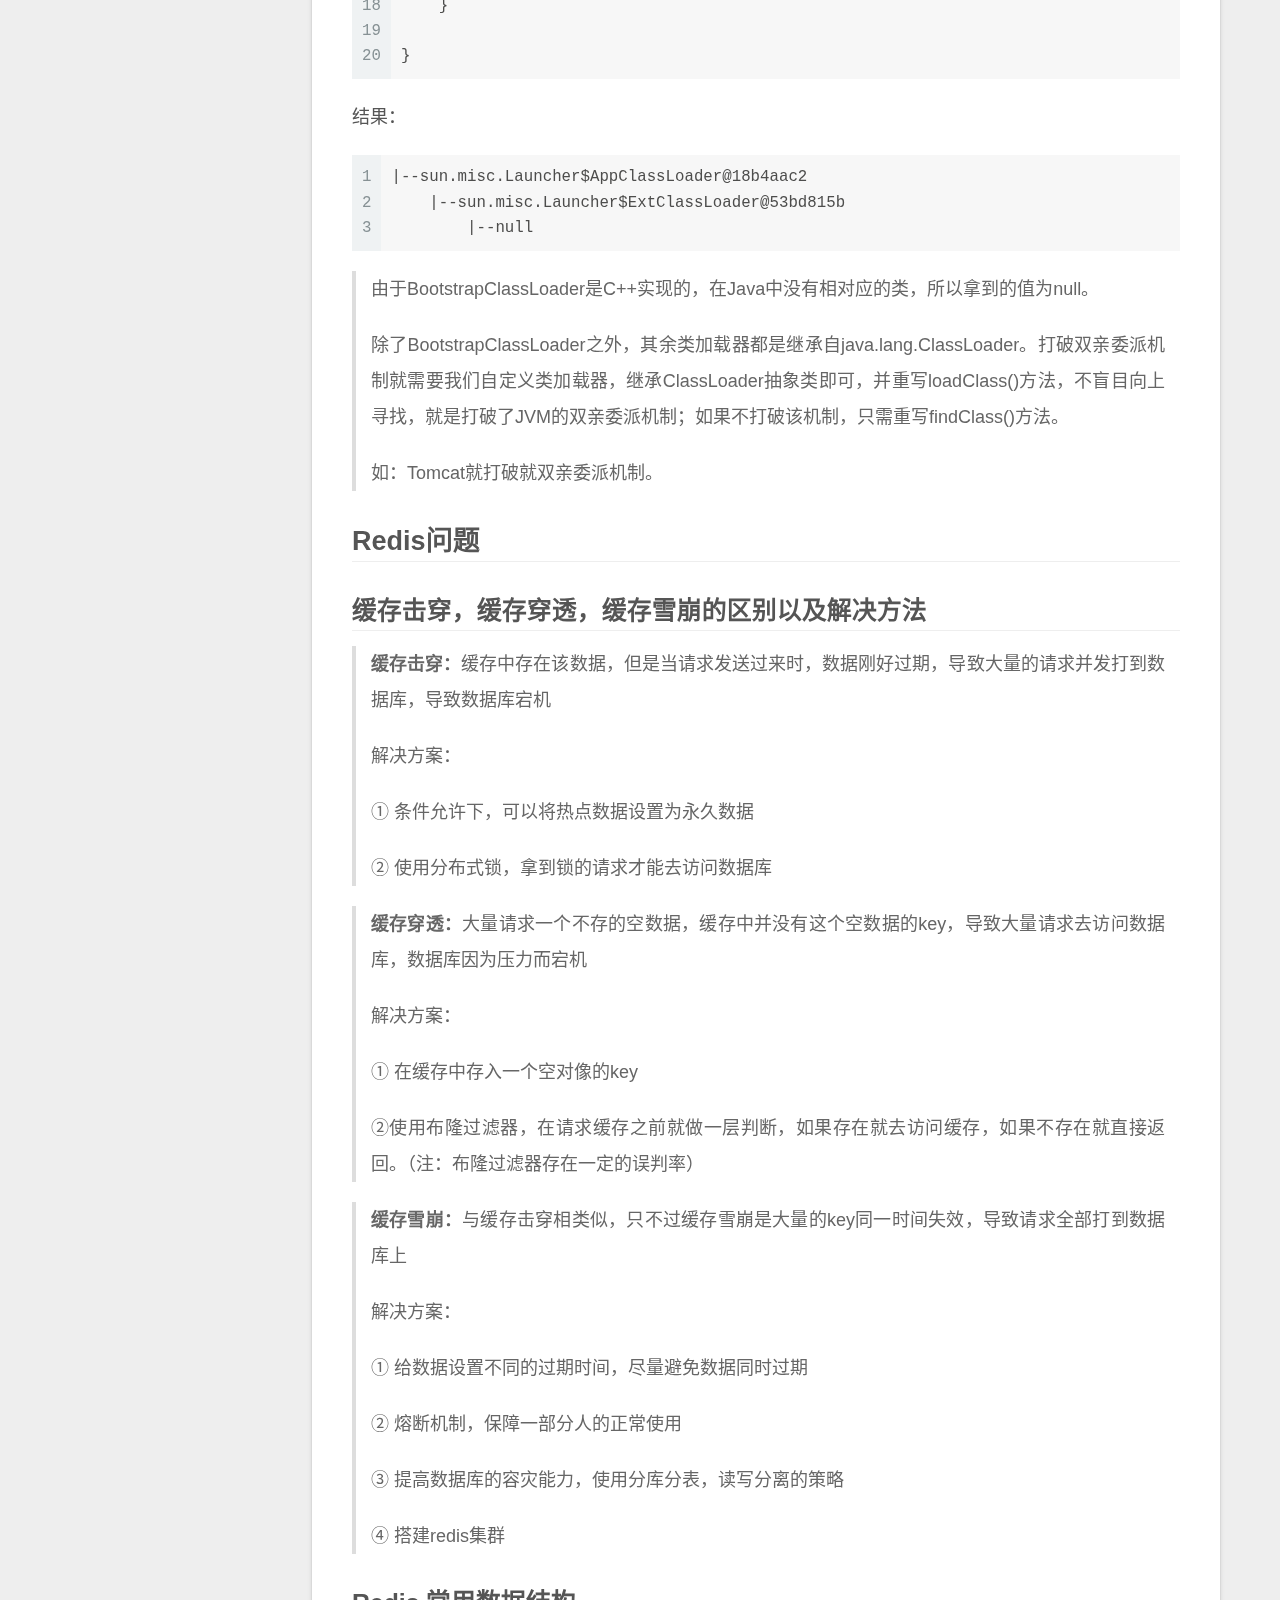
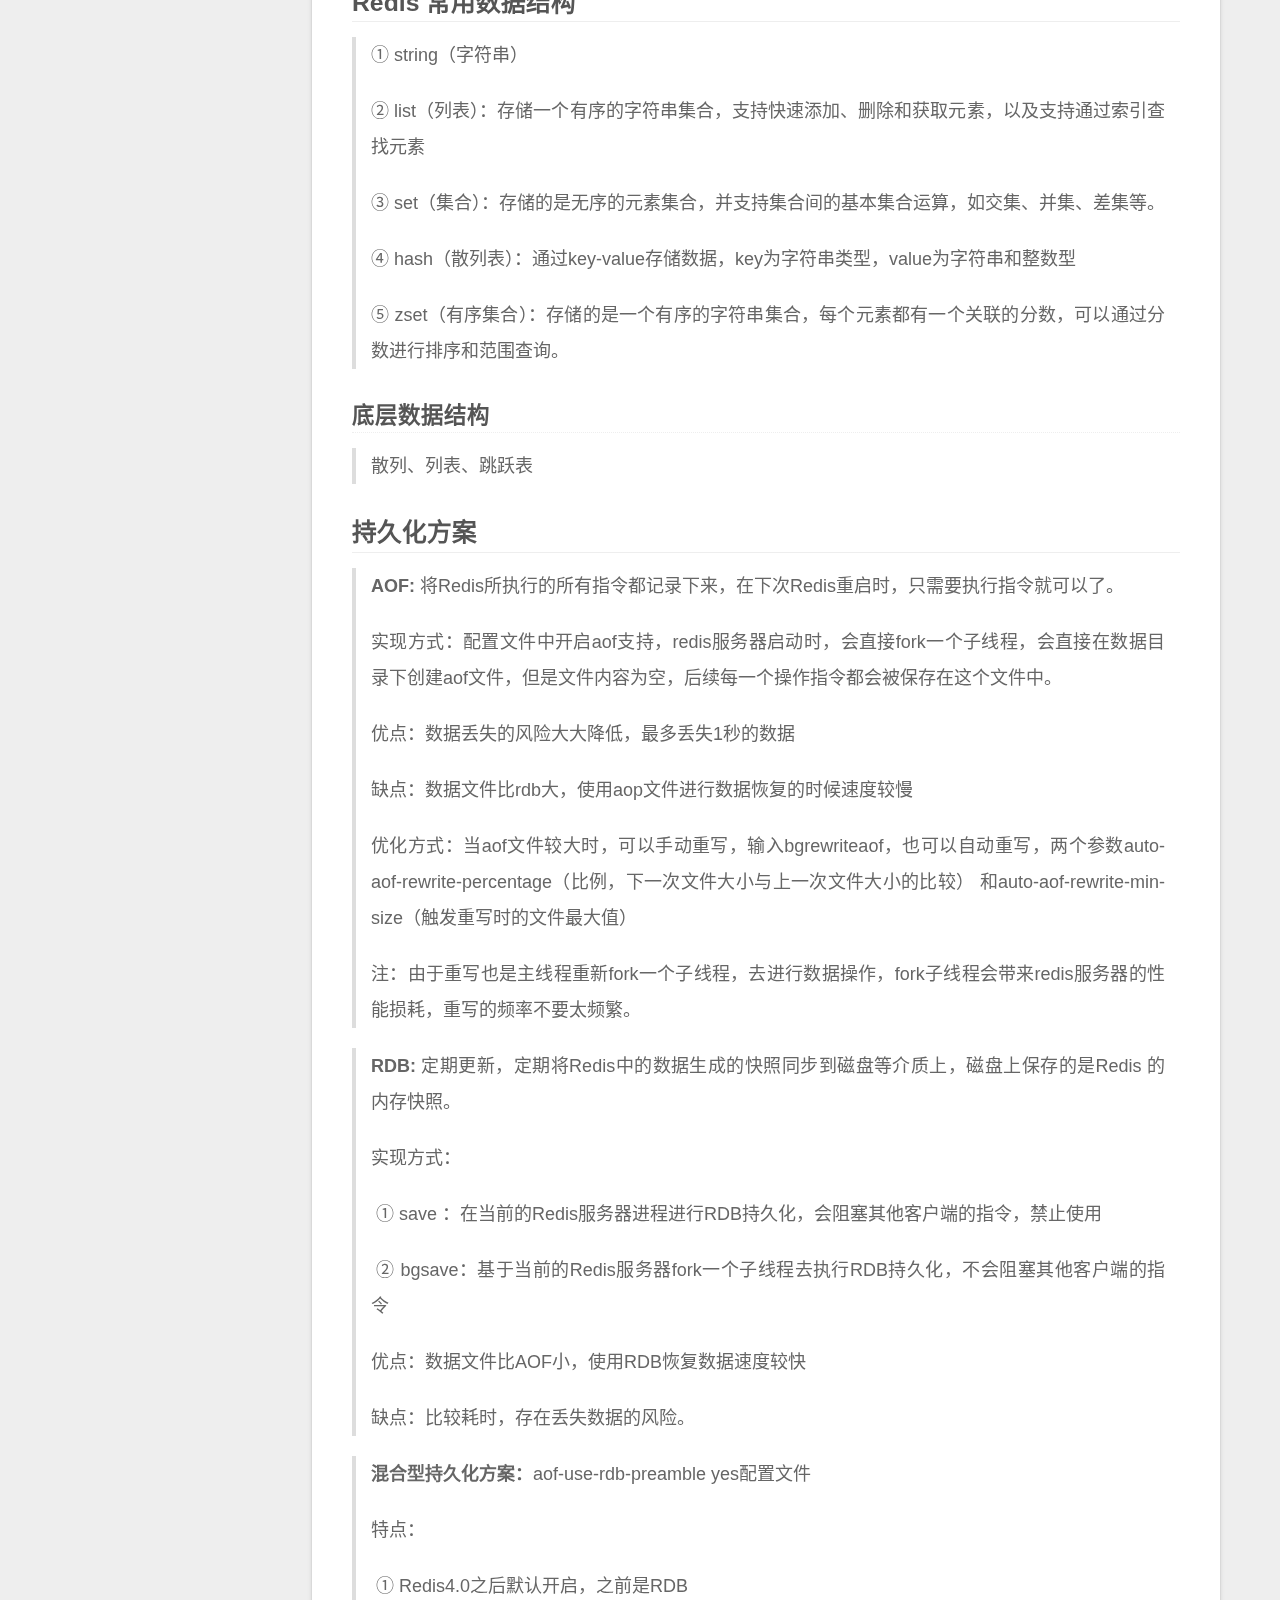
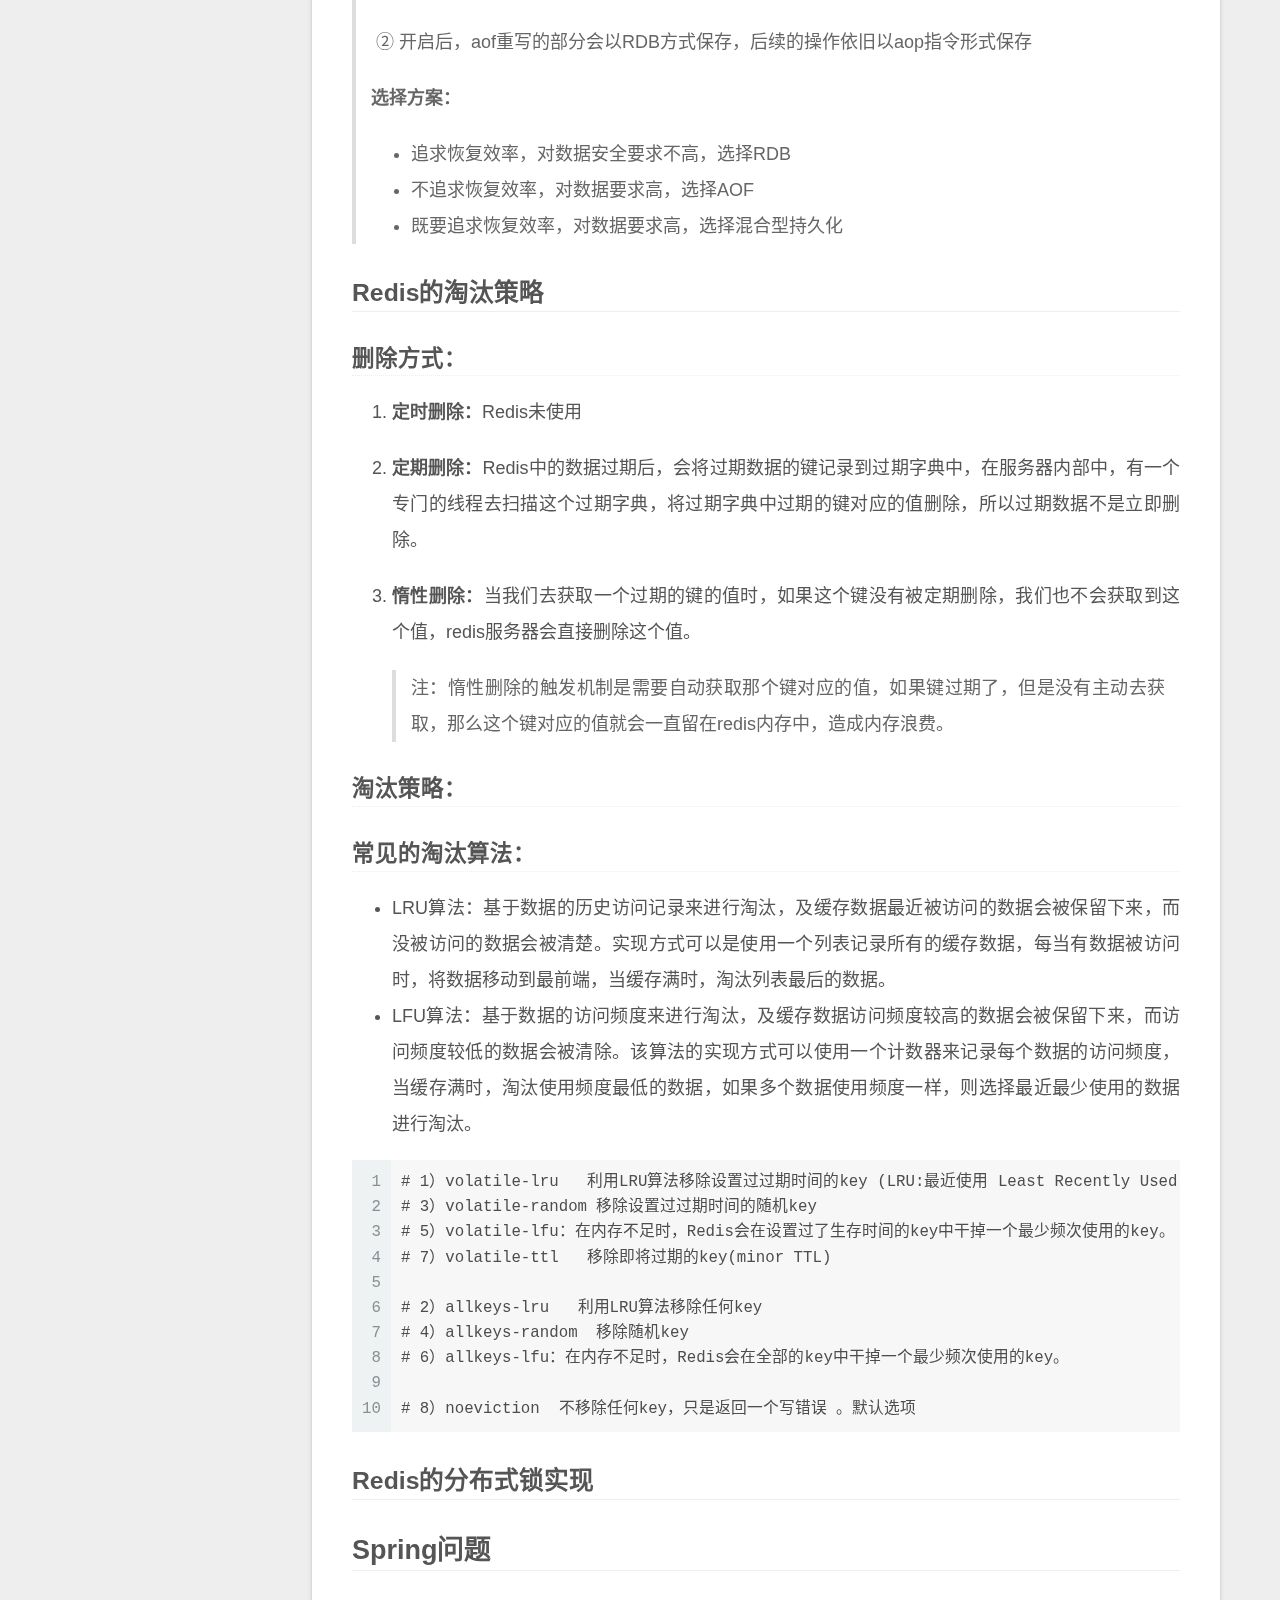
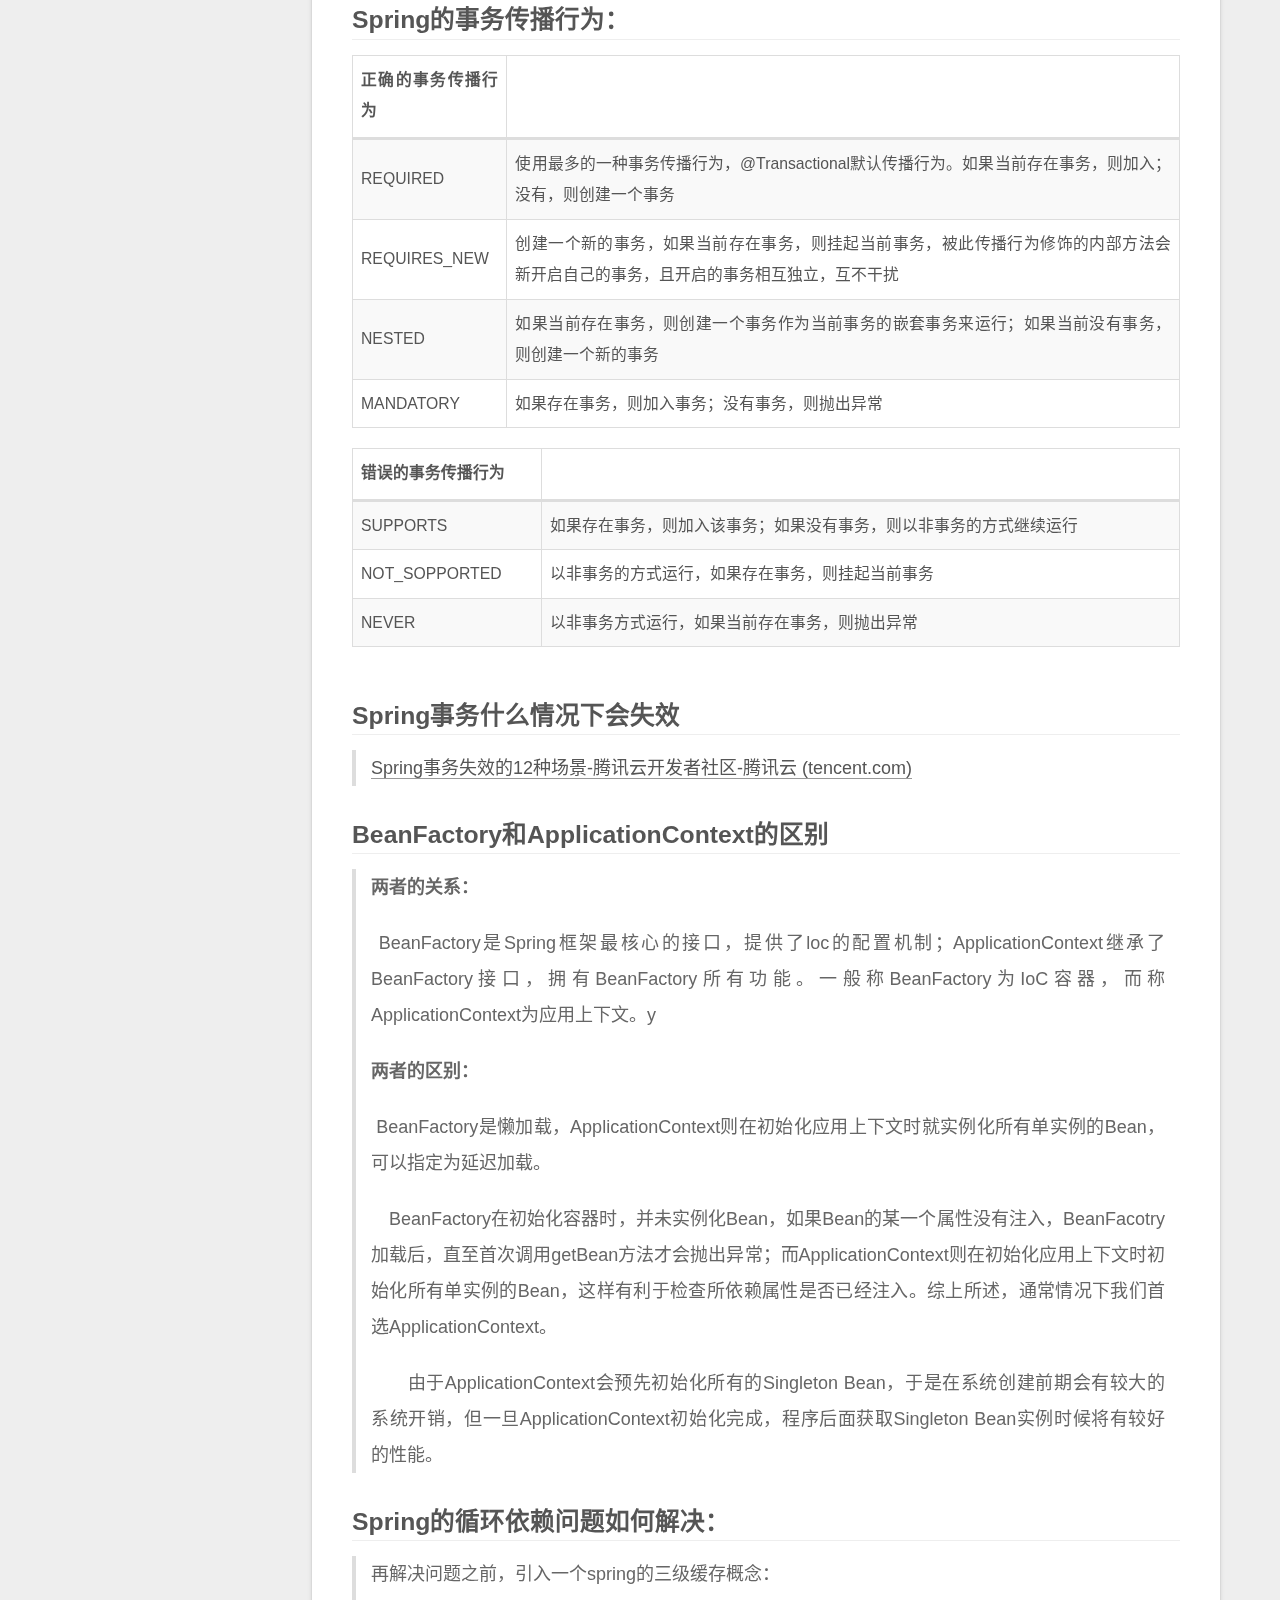
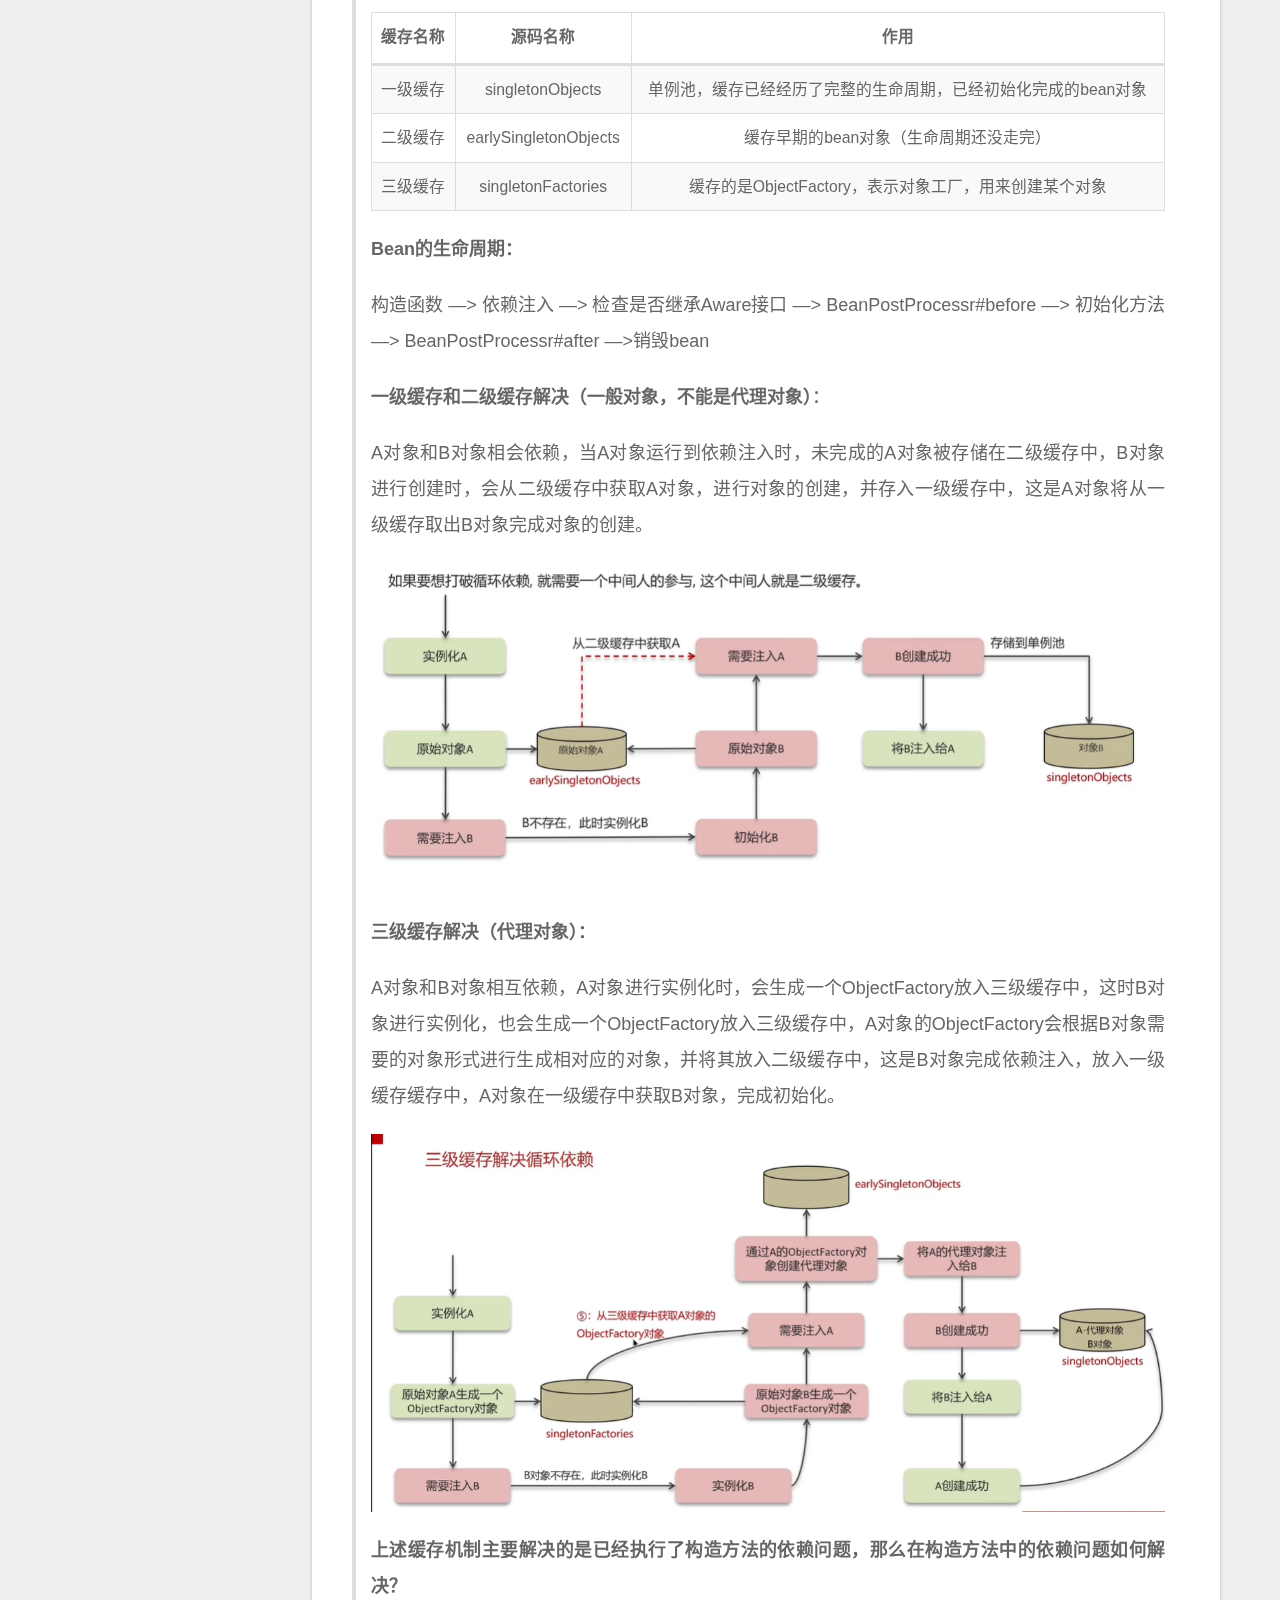
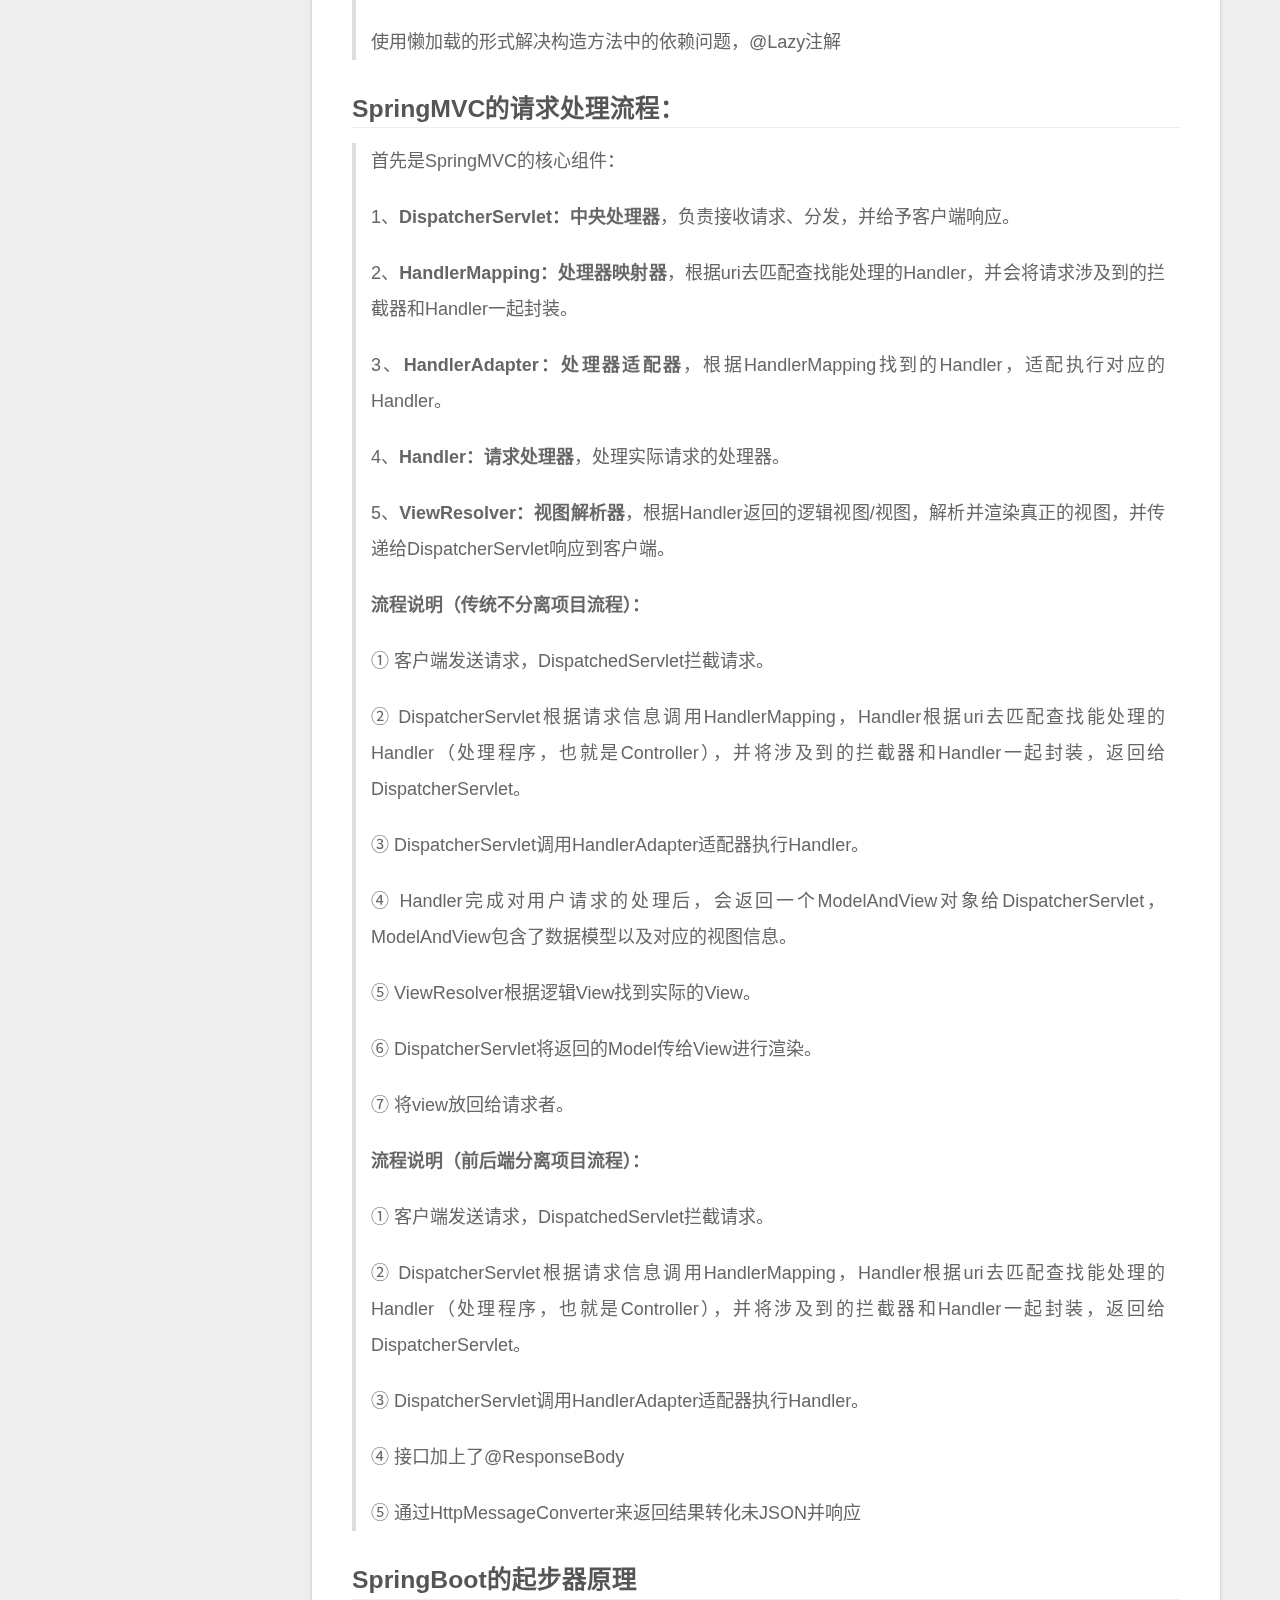
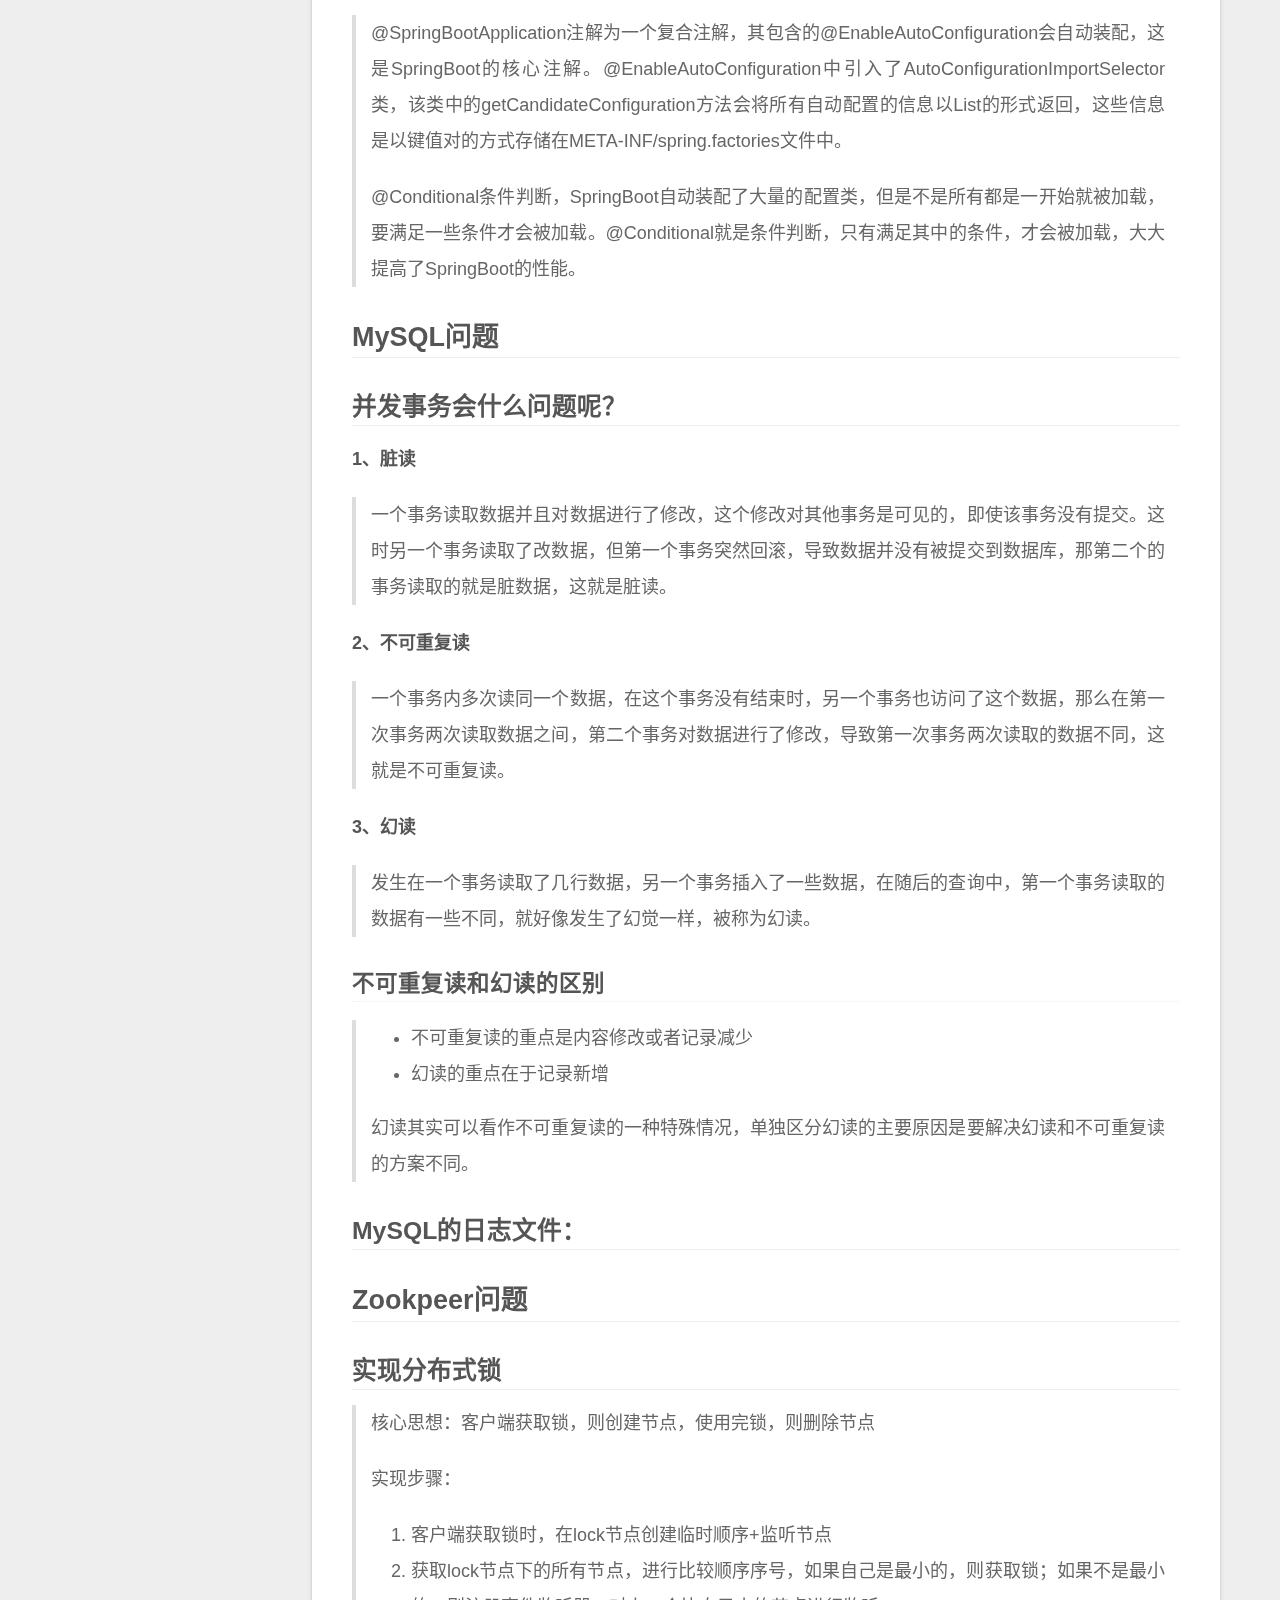
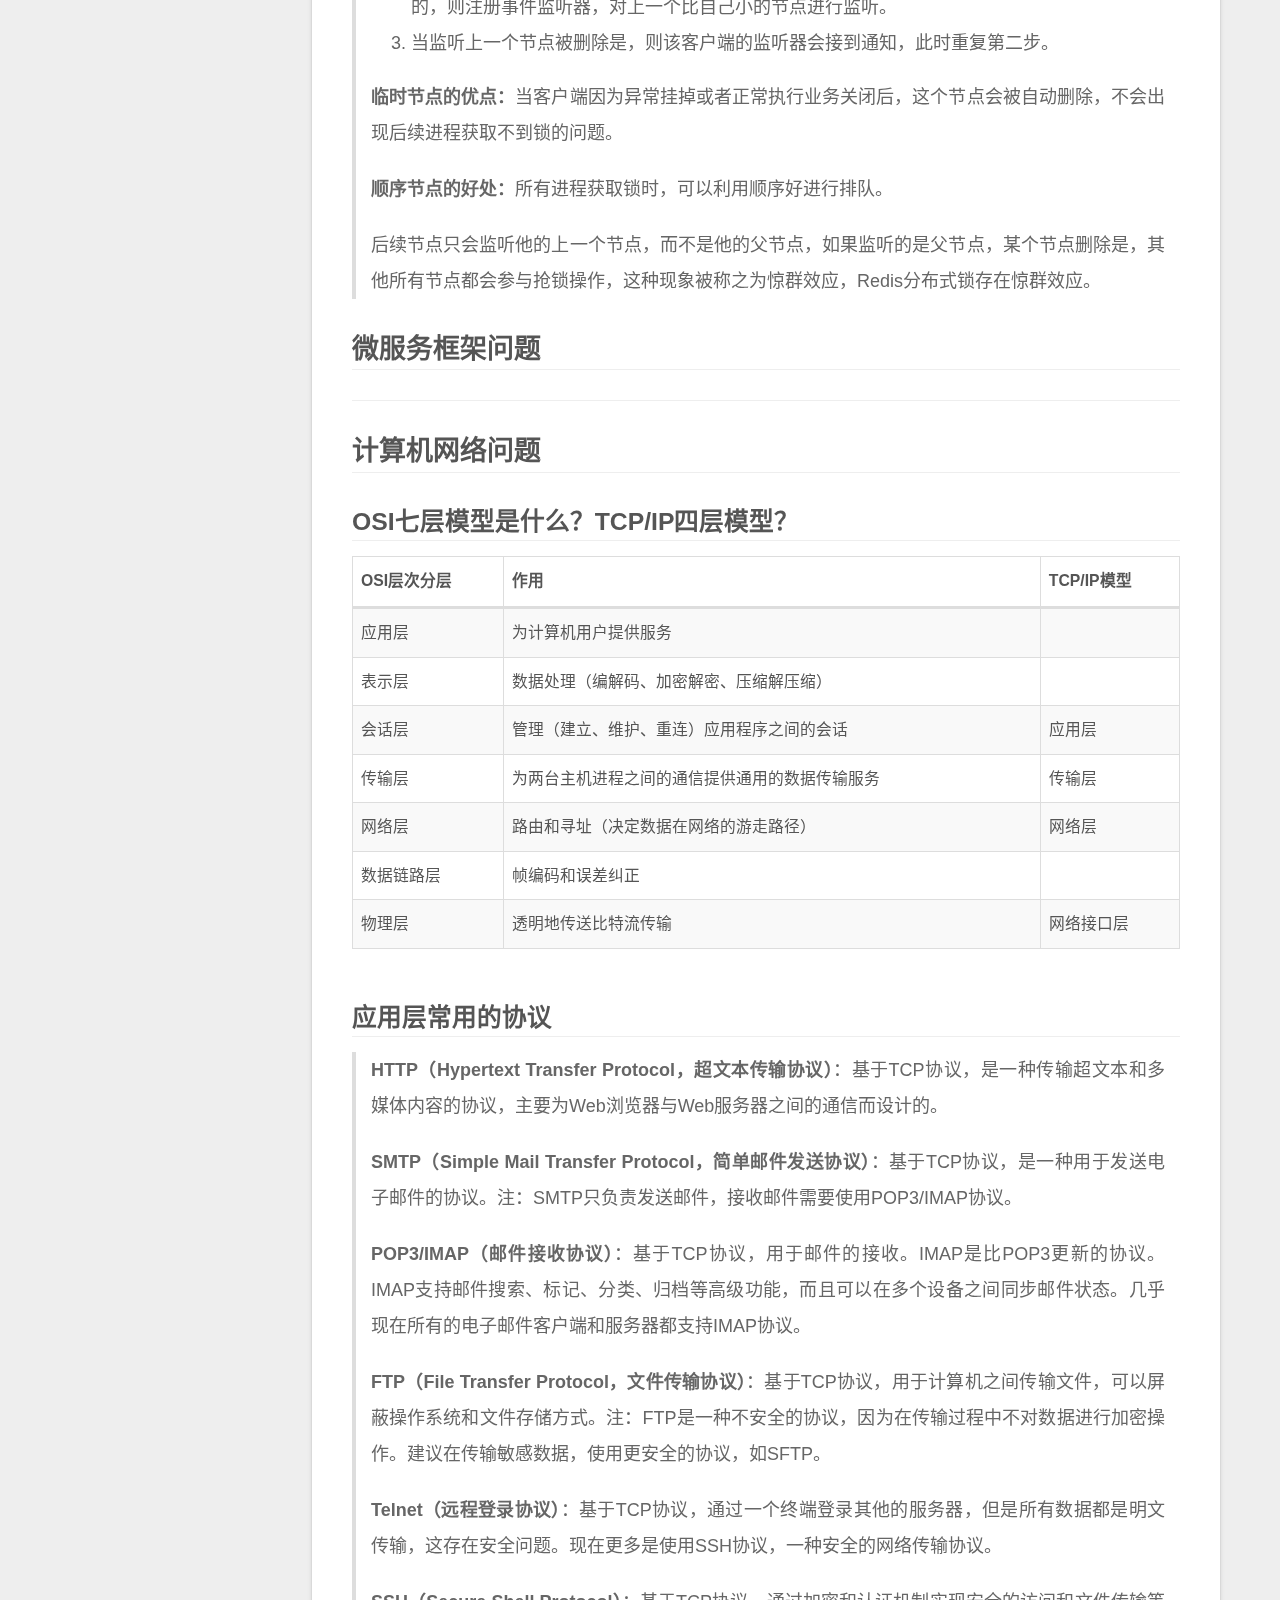
==== commit 3fd47535: "Site updated: 2023-07-27 09:51:54" ====
--- a/index.html
+++ b/index.html
@@ -1081,7 +1081,7 @@
 <p><img src="/../pic/%E8%AE%BE%E7%BD%AEssh5.PNG" alt="设置ssh5"></p>
 <p>添加成功后</p>
 <blockquote>
-<p>输入：ssh -T <a href="mailto:&#103;&#x69;&#116;&#x40;&#103;&#x69;&#116;&#x68;&#117;&#98;&#46;&#99;&#x6f;&#x6d;">&#103;&#x69;&#116;&#x40;&#103;&#x69;&#116;&#x68;&#117;&#98;&#46;&#99;&#x6f;&#x6d;</a></p>
+<p>输入：ssh -T <a href="mailto:&#x67;&#105;&#x74;&#x40;&#103;&#x69;&#116;&#104;&#x75;&#x62;&#x2e;&#x63;&#111;&#x6d;">&#x67;&#105;&#x74;&#x40;&#103;&#x69;&#116;&#104;&#x75;&#x62;&#x2e;&#x63;&#111;&#x6d;</a></p>
 </blockquote>
 <p>第一次使用会出现这种，输入yes即可</p>
 <p><img src="/../pic/%E8%AE%BE%E7%BD%AEssh6.PNG" alt="设置ssh6"></p>
--- a/css/main.css
+++ b/css/main.css
@@ -1169,7 +1169,7 @@
 }
 .links-of-author a::before,
 .links-of-author span.exturl::before {
-  background: #b6ffff;
+  background: #8fd955;
   border-radius: 50%;
   content: ' ';
   display: inline-block;
@@ -2142,6 +2142,106 @@
 .tag-cloud a:hover {
   color: var(--link-hover-color) !important;
 }
+.search-pop-overlay {
+  background: rgba(0,0,0,0);
+  height: 100%;
+  left: 0;
+  position: fixed;
+  top: 0;
+  transition: visibility 0s linear 0.2s, background 0.2s;
+  visibility: hidden;
+  width: 100%;
+  z-index: 1400;
+}
+.search-pop-overlay.search-active {
+  background: rgba(0,0,0,0.3);
+  transition: background 0.2s;
+  visibility: visible;
+}
+.search-popup {
+  background: var(--card-bg-color);
+  border-radius: 5px;
+  height: 80%;
+  left: calc(50% - 350px);
+  position: fixed;
+  top: 10%;
+  transform: scale(0);
+  transition: transform 0.2s;
+  width: 700px;
+  z-index: 1500;
+}
+.search-active .search-popup {
+  transform: scale(1);
+}
+@media (max-width: 767px) {
+  .search-popup {
+    border-radius: 0;
+    height: 100%;
+    left: 0;
+    margin: 0;
+    top: 0;
+    width: 100%;
+  }
+}
+.search-popup .search-icon,
+.search-popup .popup-btn-close {
+  color: #999;
+  font-size: 18px;
+  padding: 0 10px;
+}
+.search-popup .popup-btn-close {
+  cursor: pointer;
+}
+.search-popup .popup-btn-close:hover .fa {
+  color: #222;
+}
+.search-popup .search-header {
+  background: #eee;
+  border-top-left-radius: 5px;
+  border-top-right-radius: 5px;
+  display: flex;
+  padding: 5px;
+}
+.search-popup input.search-input {
+  background: transparent;
+  border: 0;
+  outline: 0;
+  width: 100%;
+}
+.search-popup input.search-input::-webkit-search-cancel-button {
+  display: none;
+}
+.search-popup .search-input-container {
+  flex-grow: 1;
+  padding: 2px;
+}
+.search-popup ul.search-result-list {
+  margin: 0 5px;
+  padding: 0;
+  width: 100%;
+}
+.search-popup p.search-result {
+  border-bottom: 1px dashed #ccc;
+  padding: 5px 0;
+}
+.search-popup a.search-result-title {
+  font-weight: bold;
+}
+.search-popup .search-keyword {
+  border-bottom: 1px dashed #ff2a2a;
+  color: #ff2a2a;
+  font-weight: bold;
+}
+.search-popup #search-result {
+  display: flex;
+  height: calc(100% - 55px);
+  overflow: auto;
+  padding: 5px 25px;
+}
+.search-popup #no-result {
+  color: #ccc;
+  margin: auto;
+}
 .header {
   margin: 0 auto;
   position: relative;
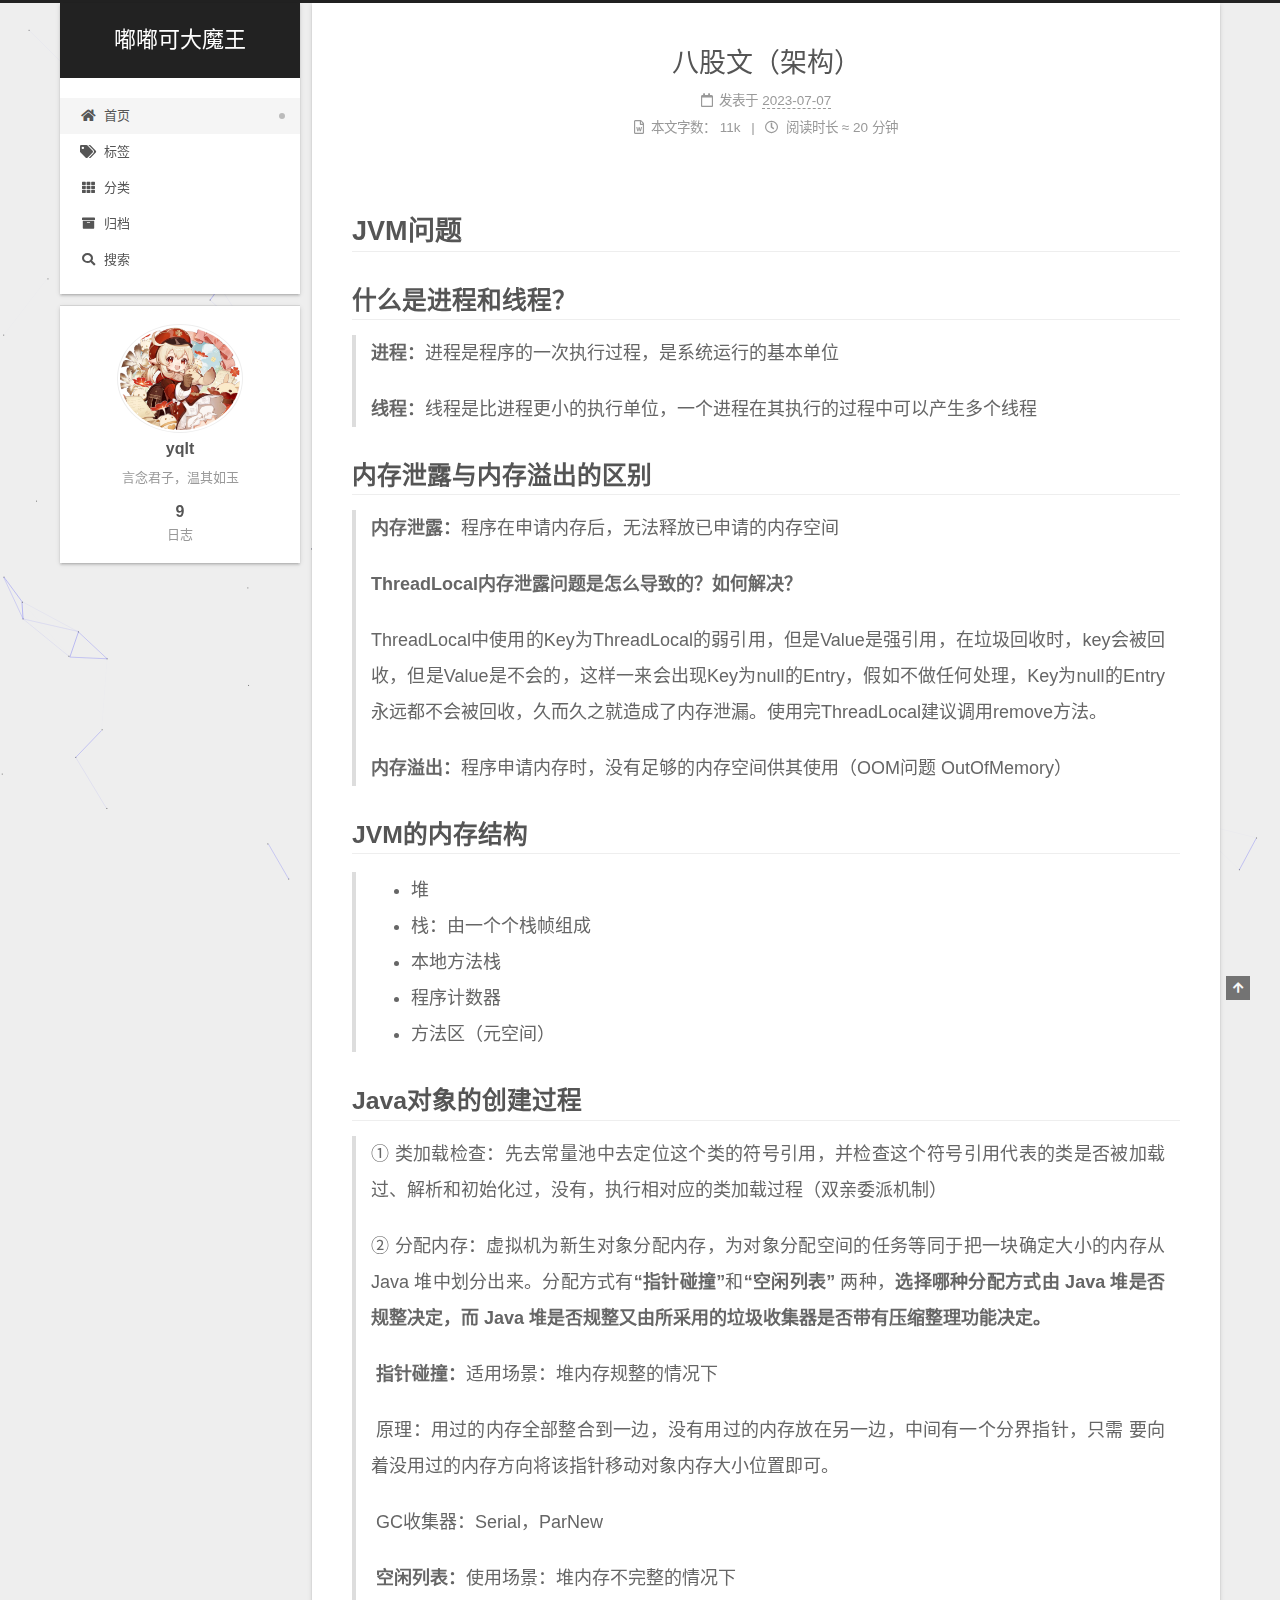
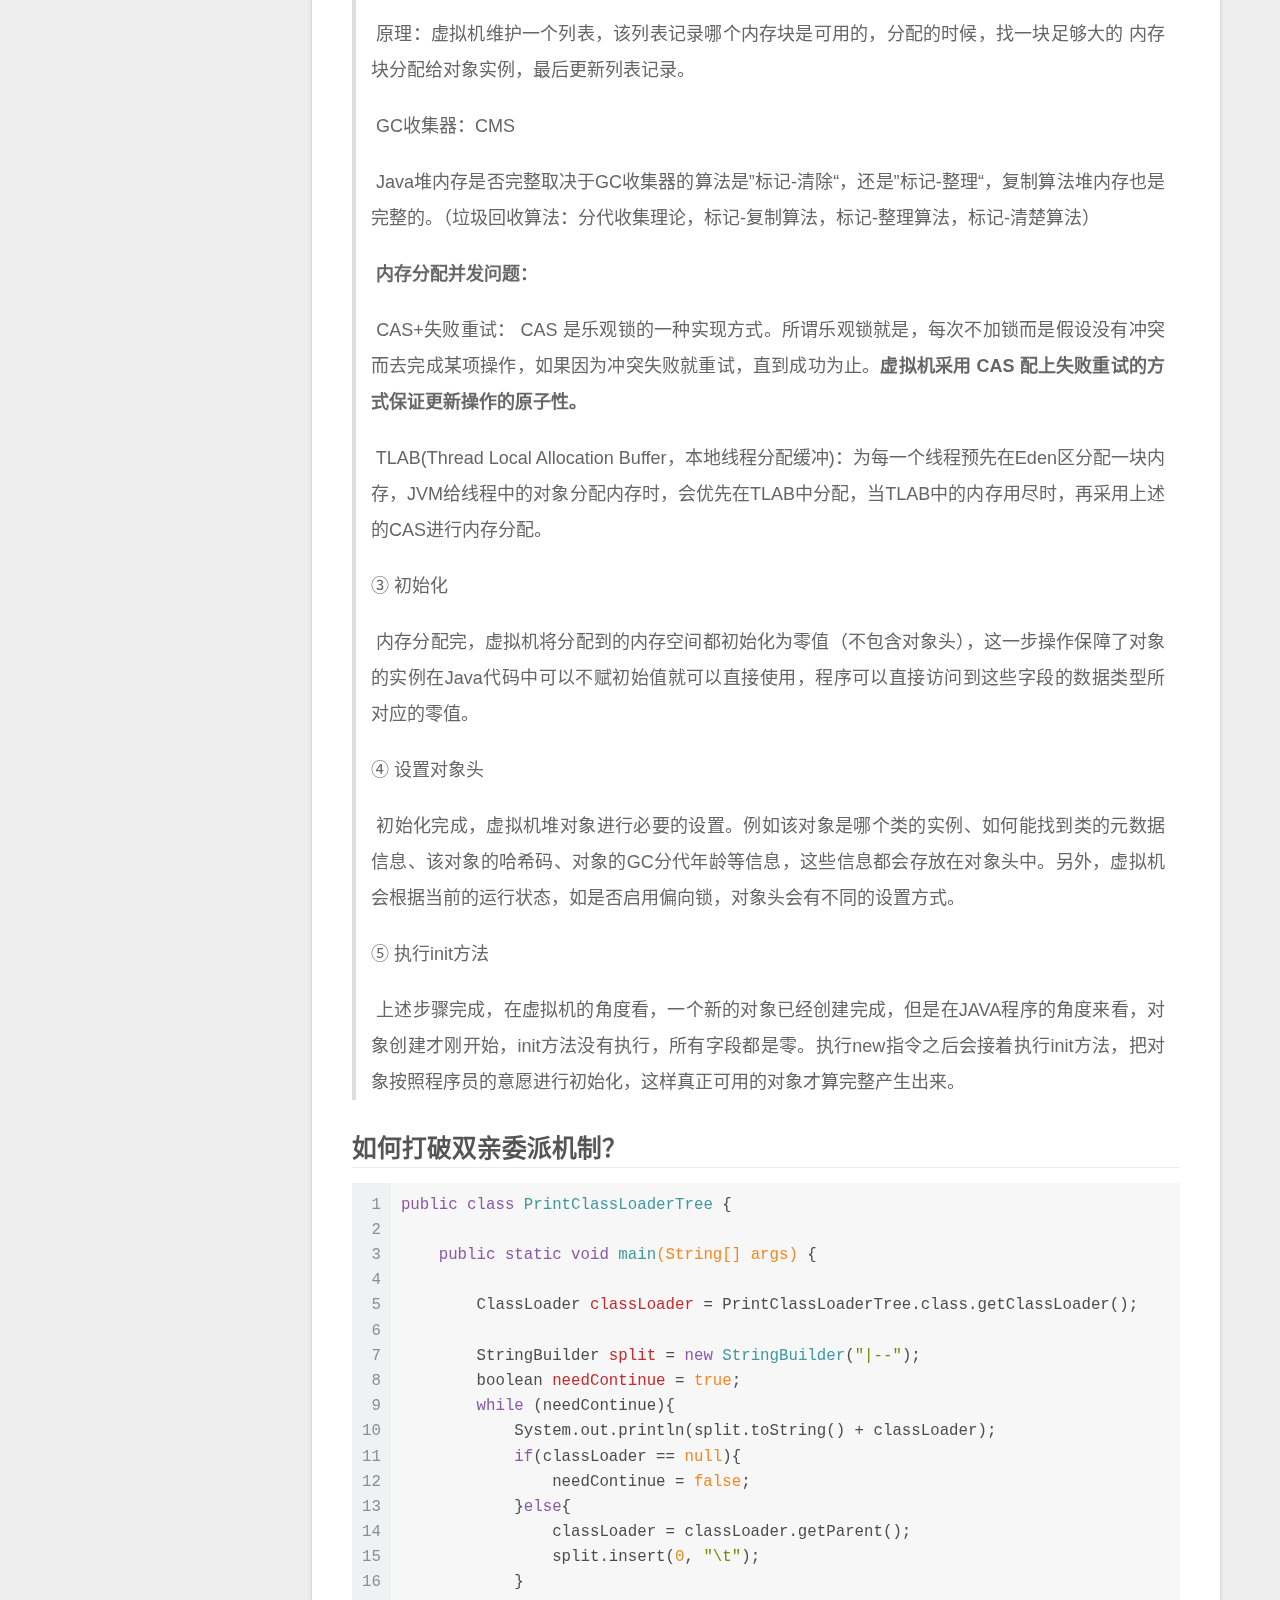
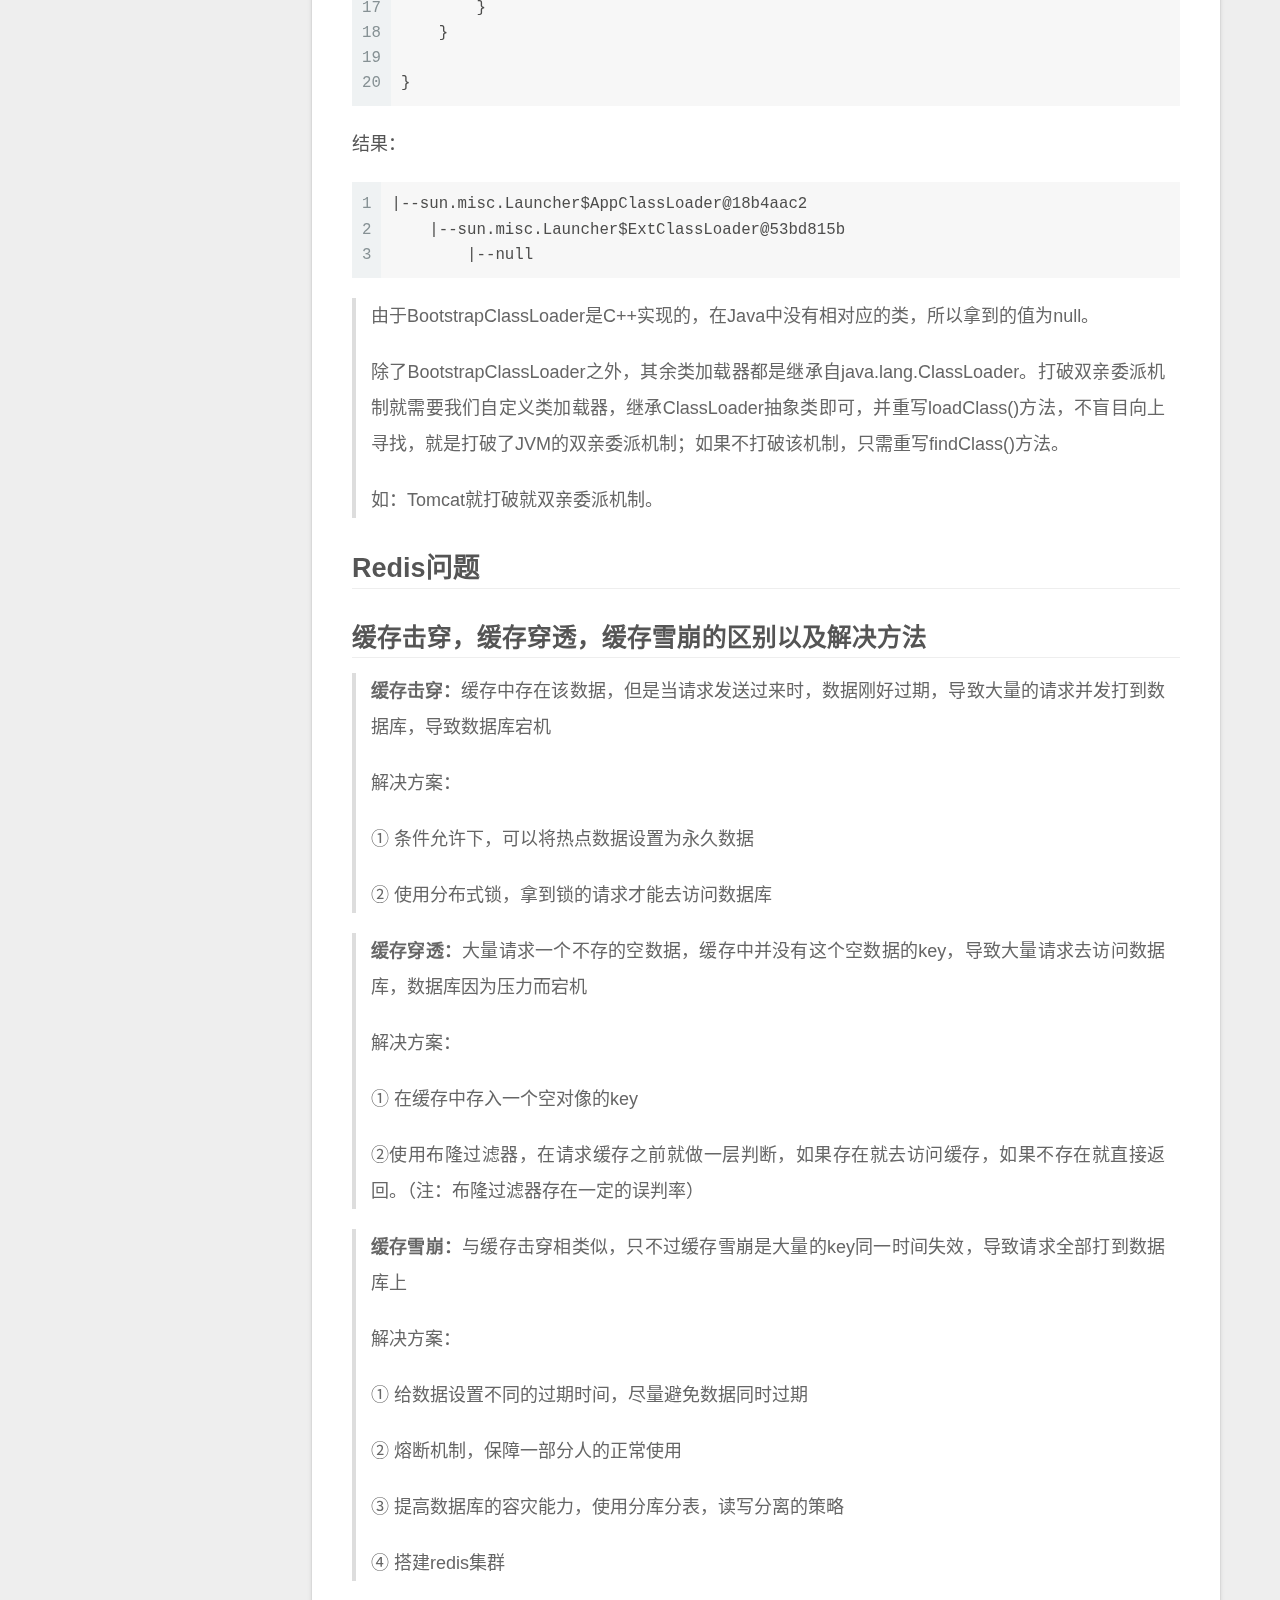
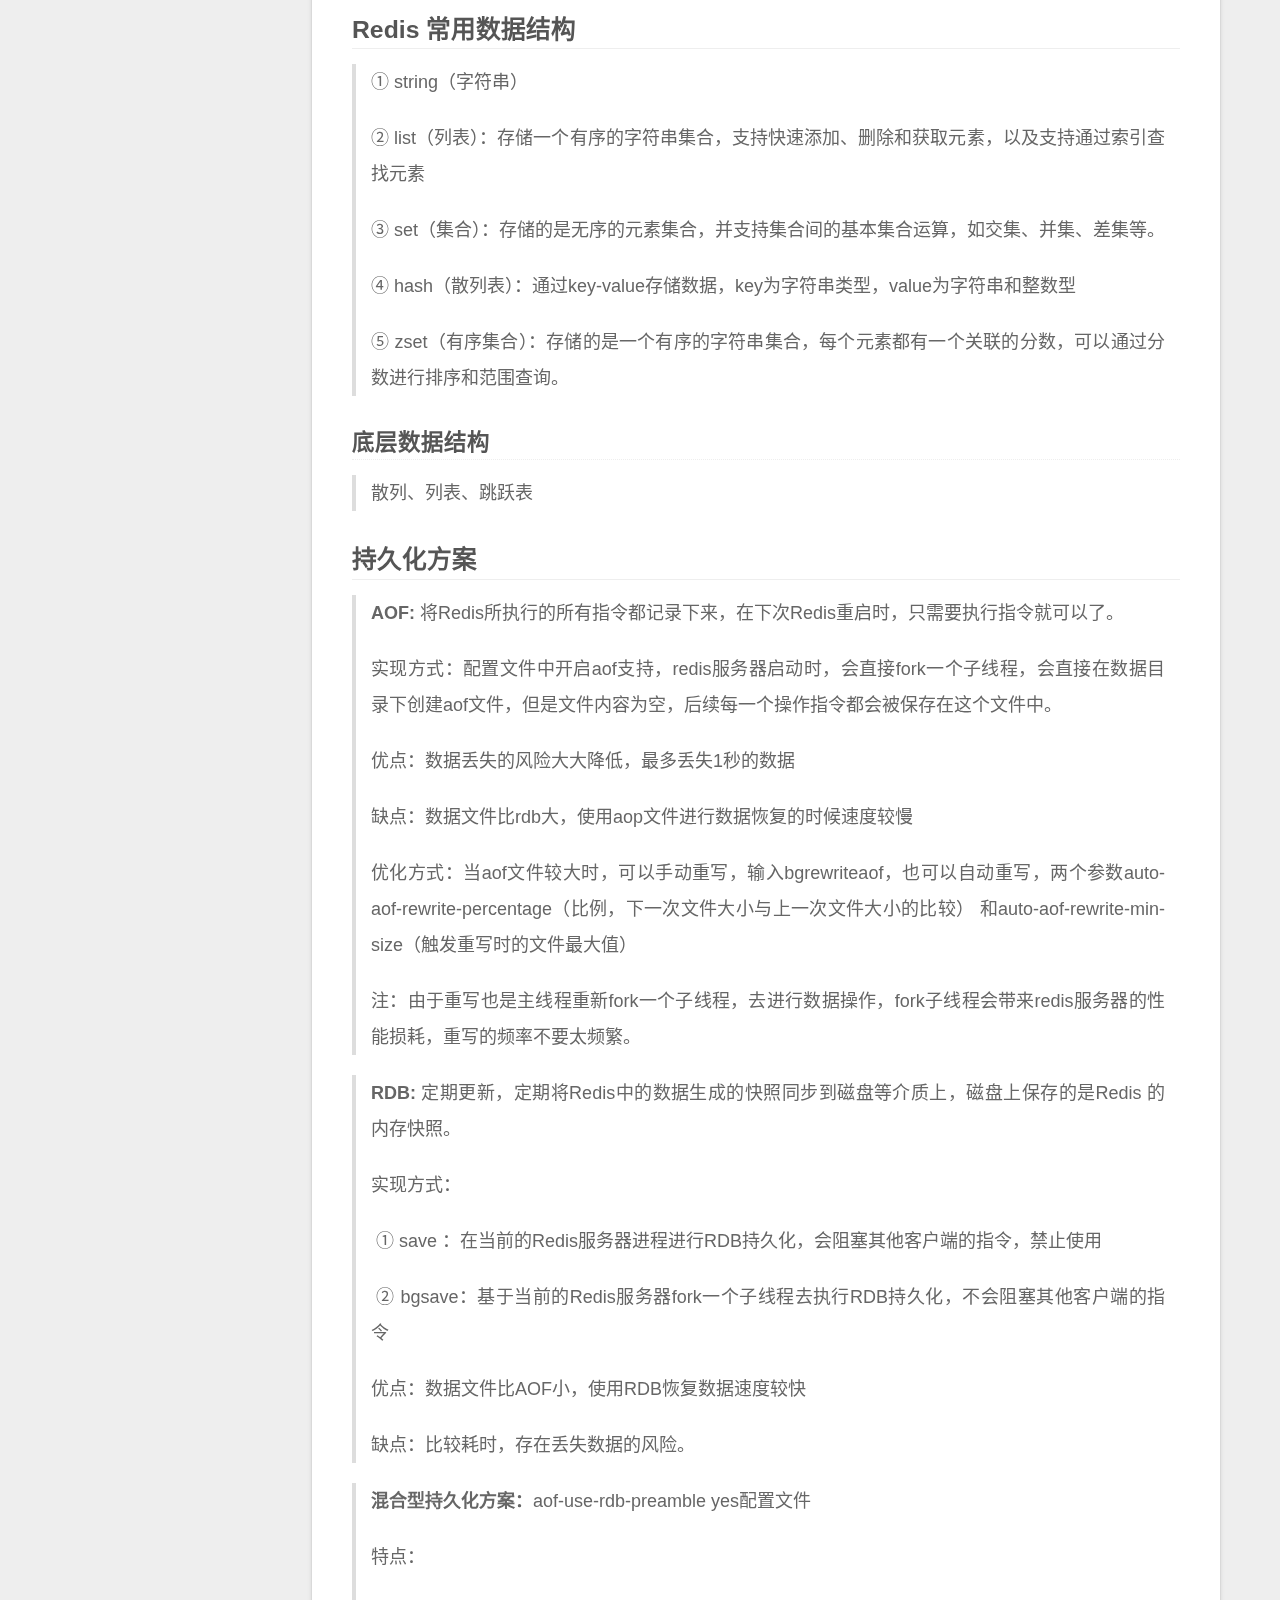
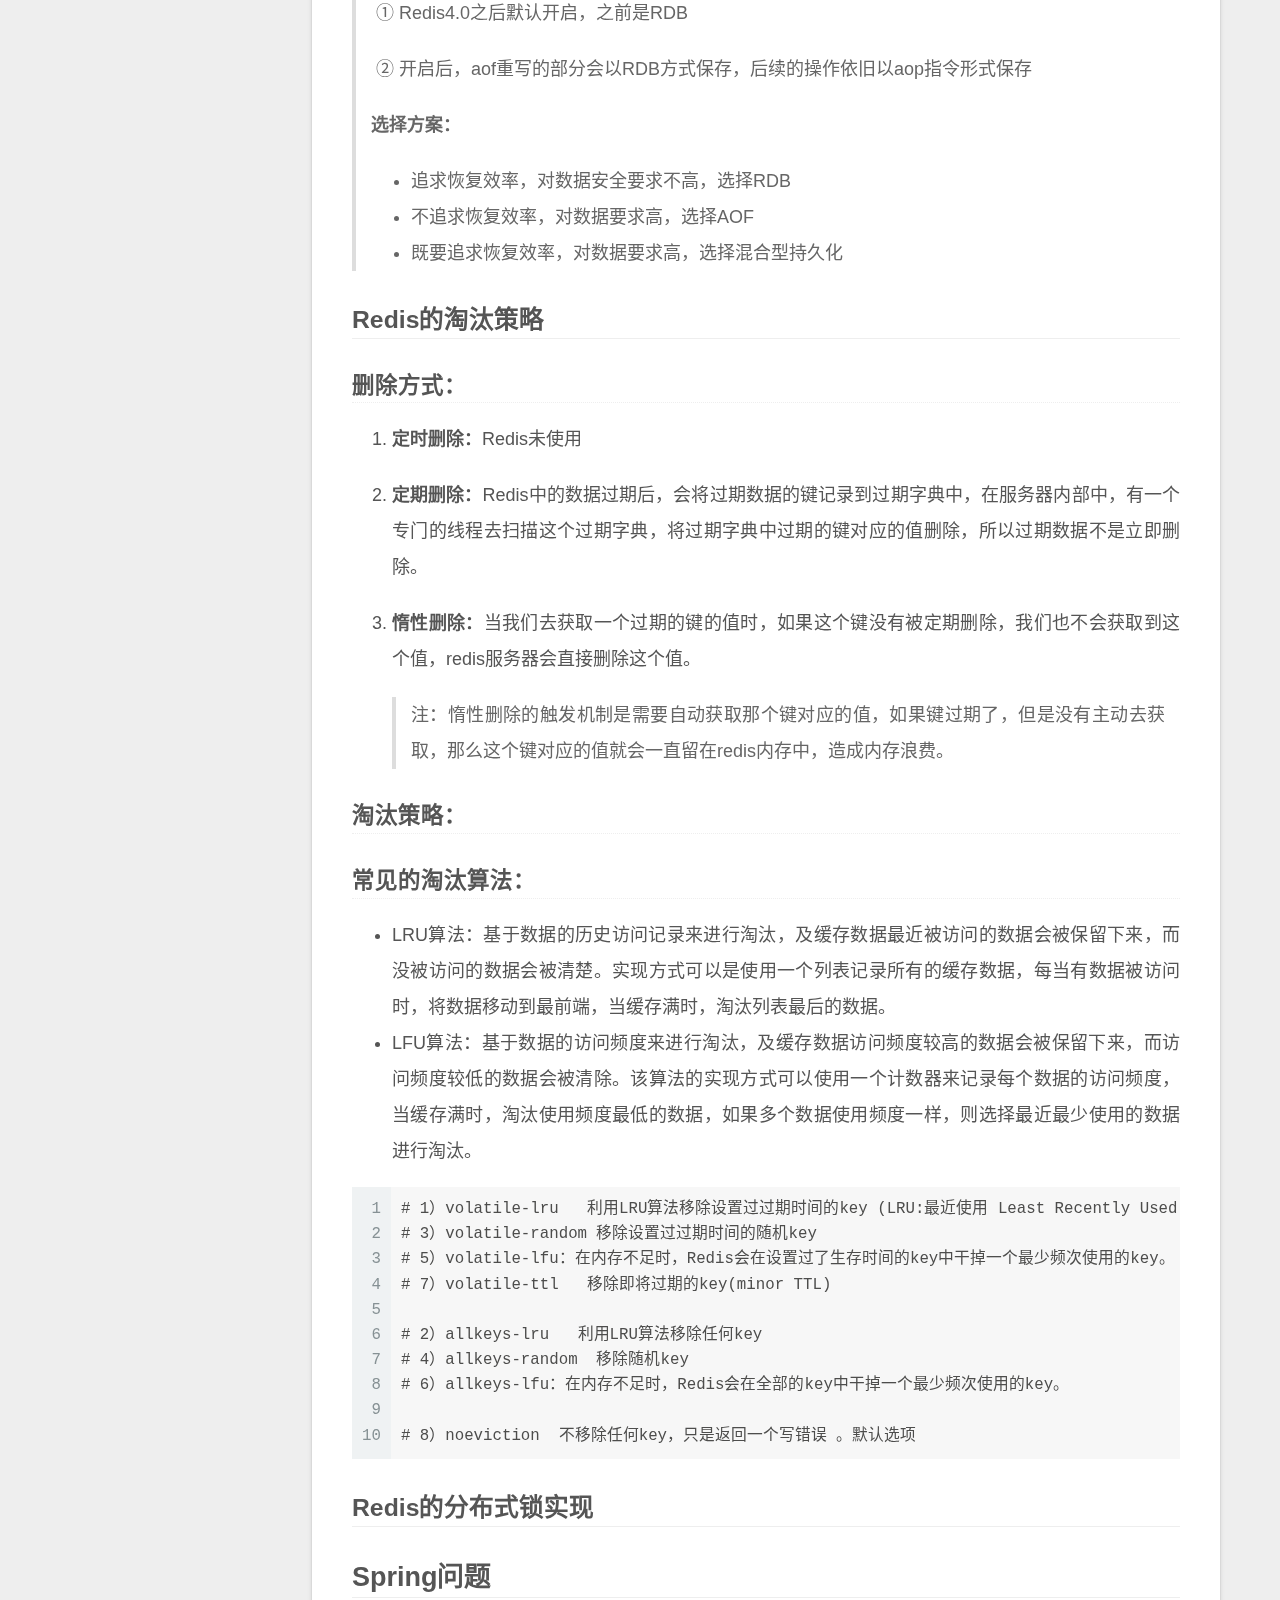
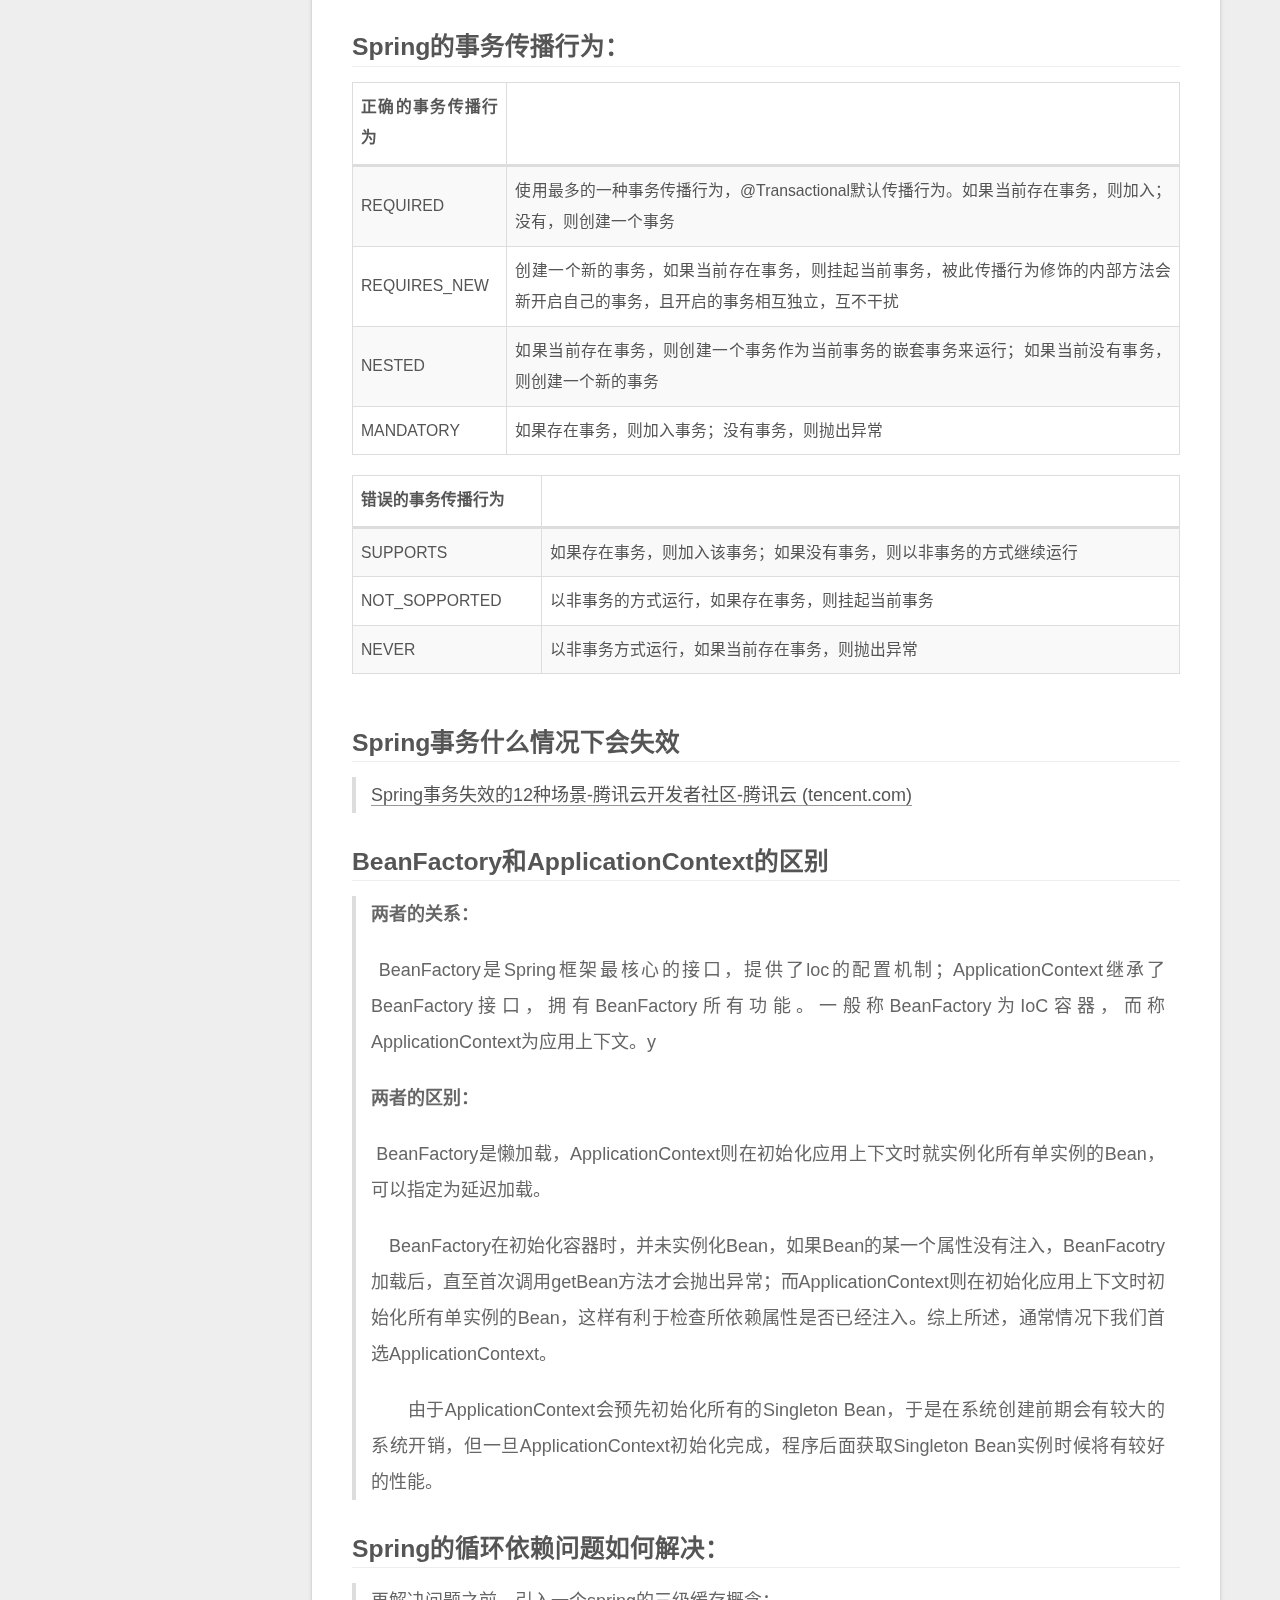
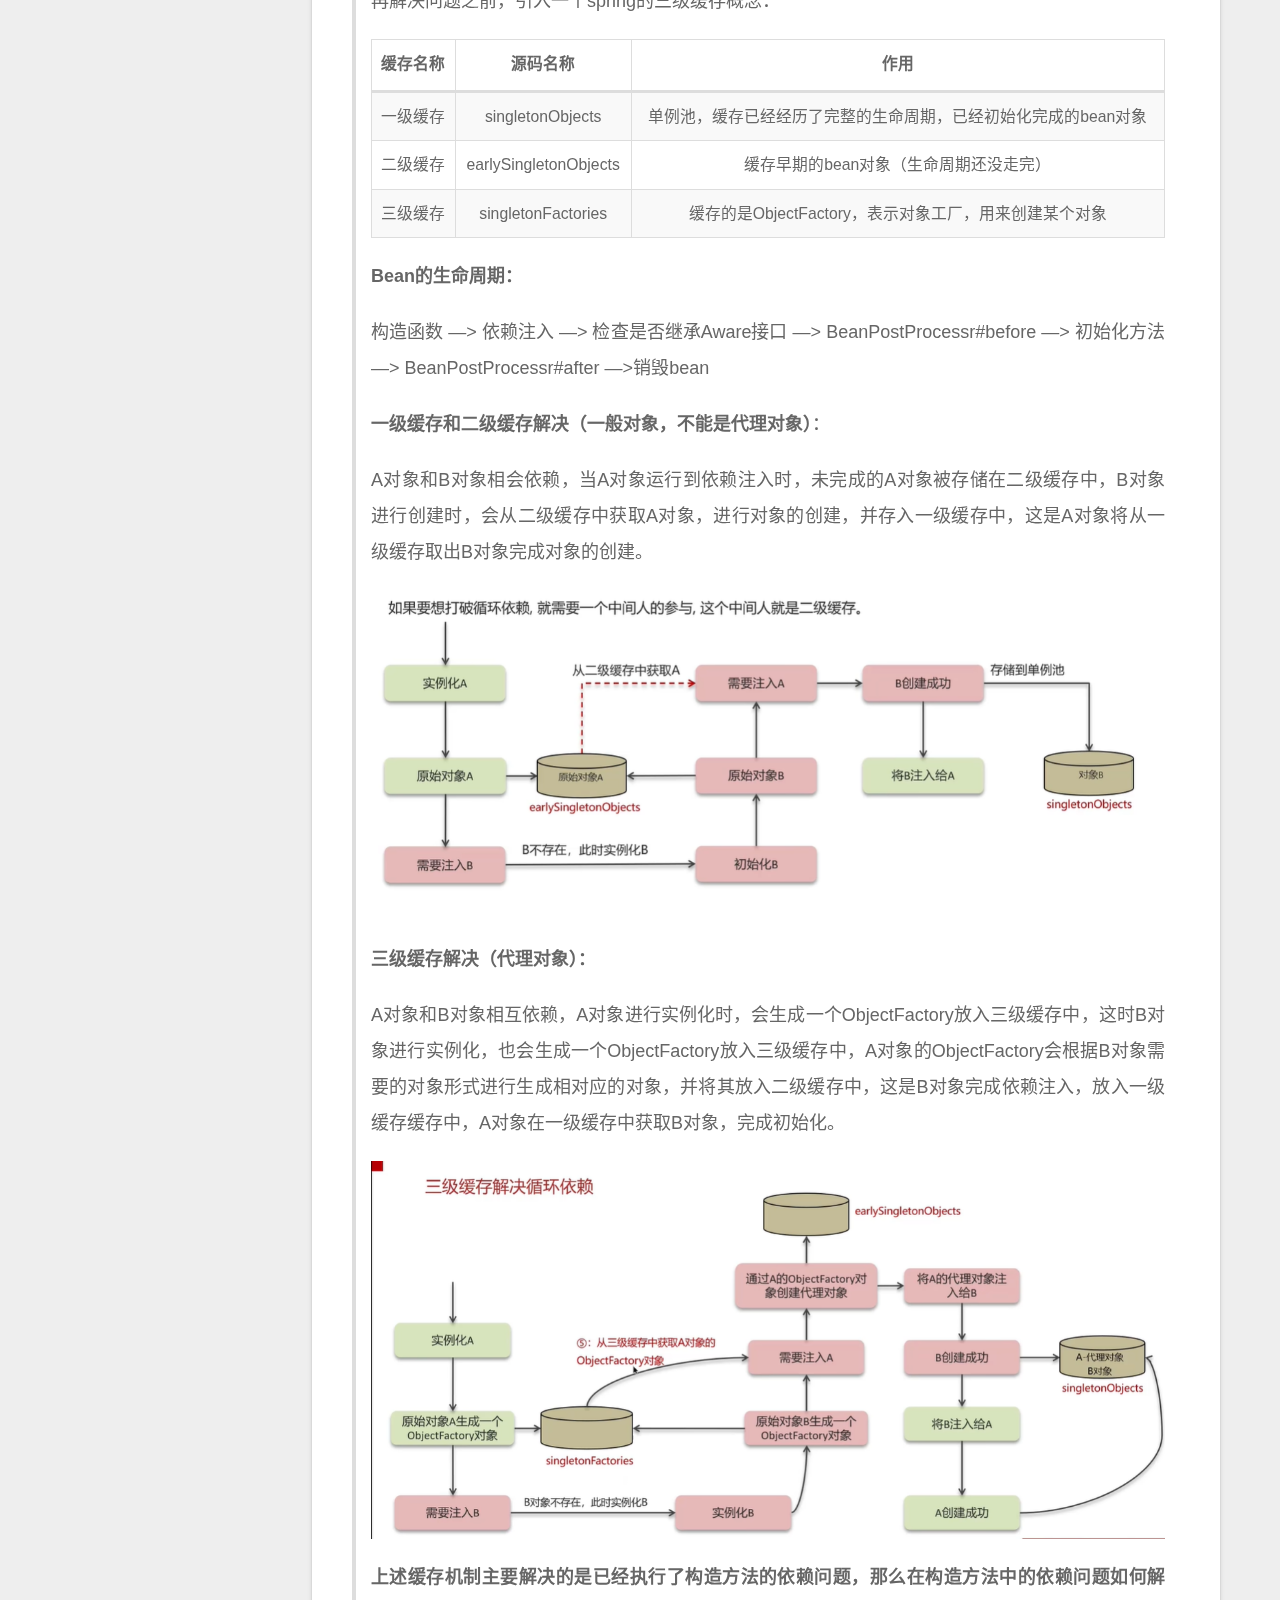
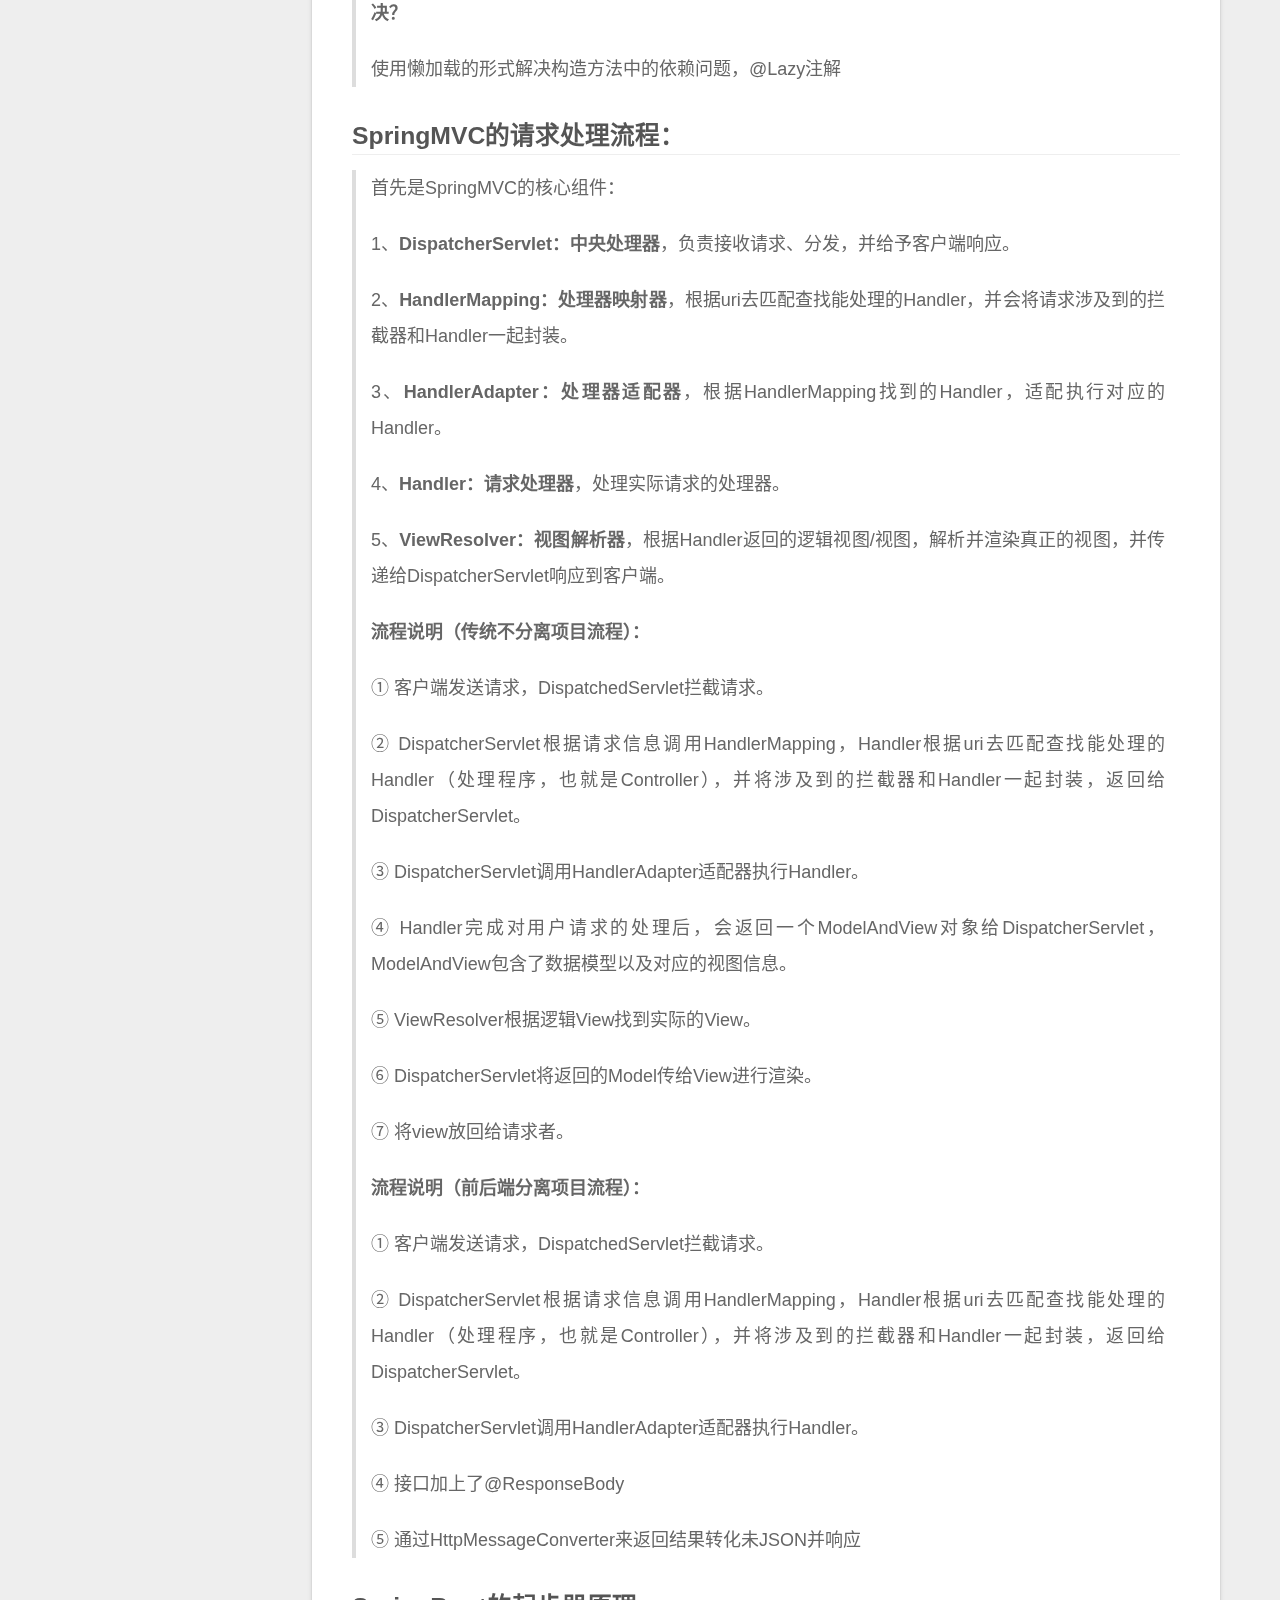
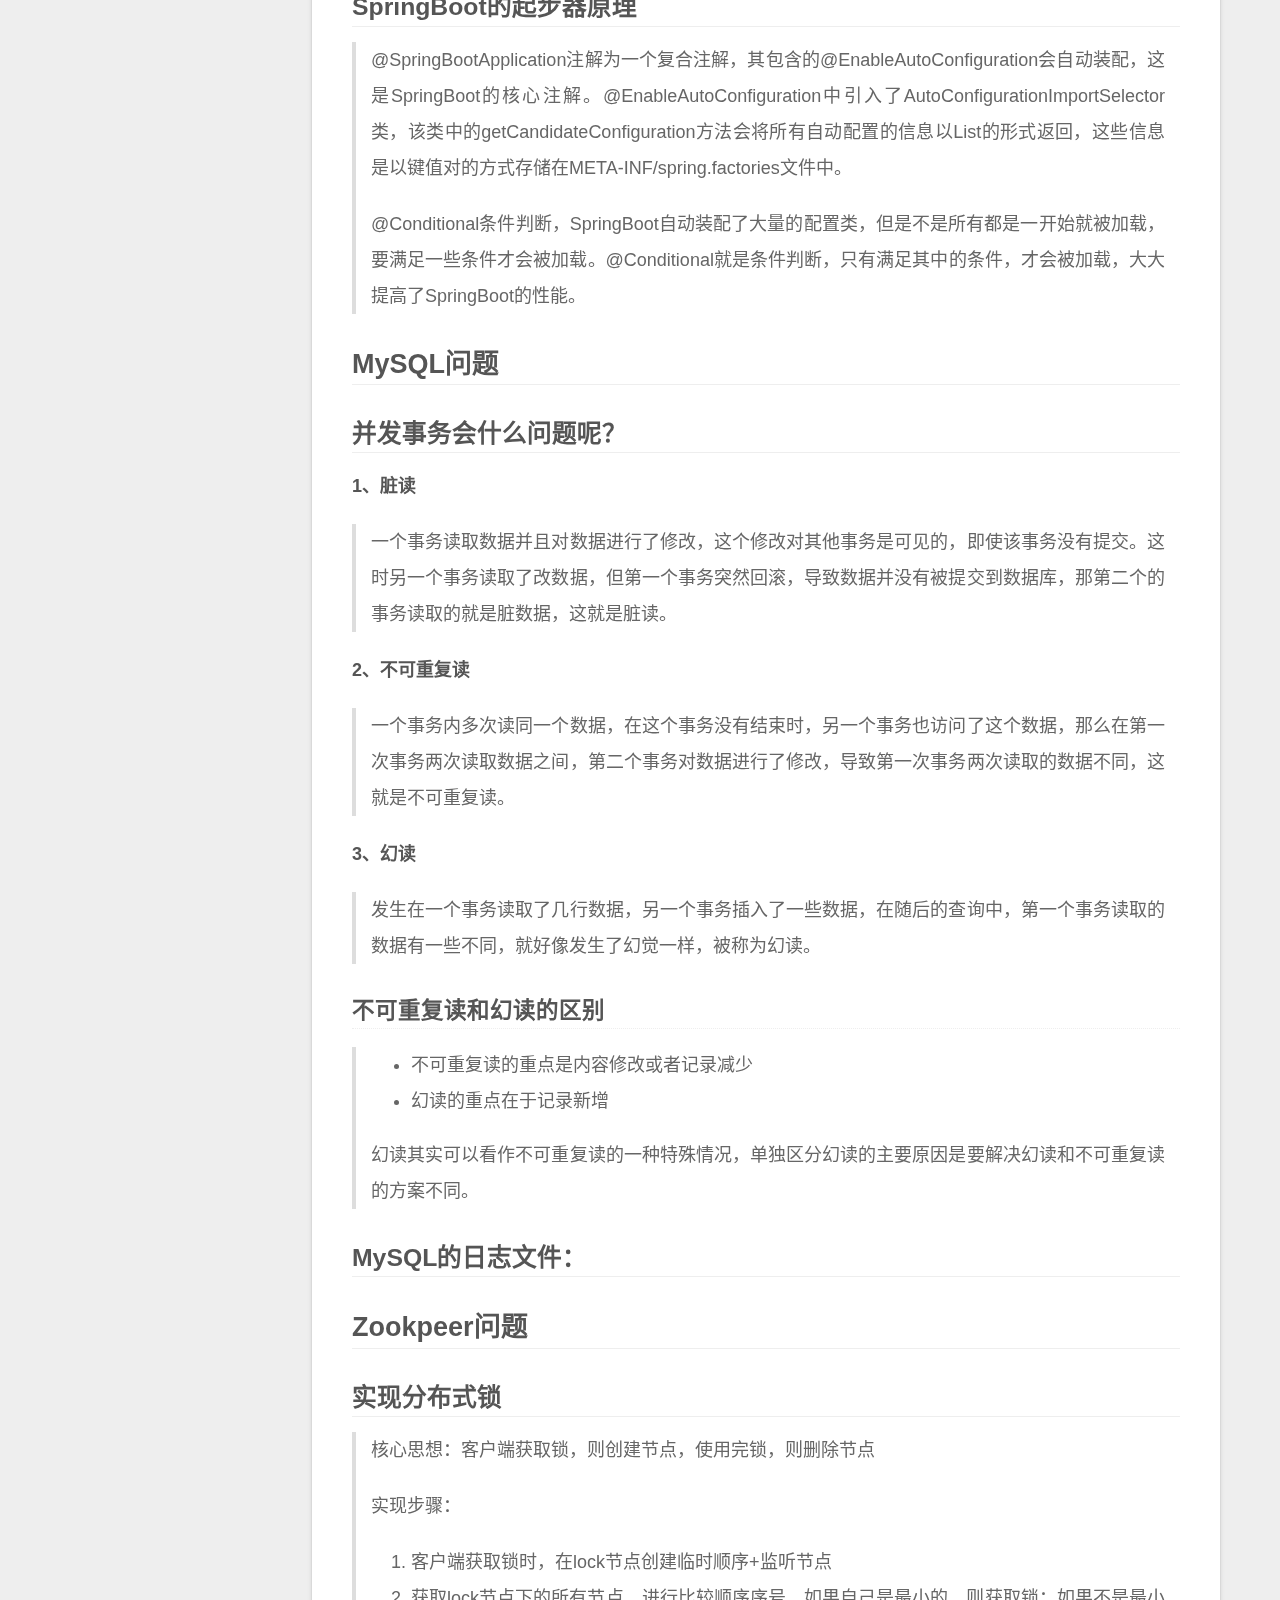
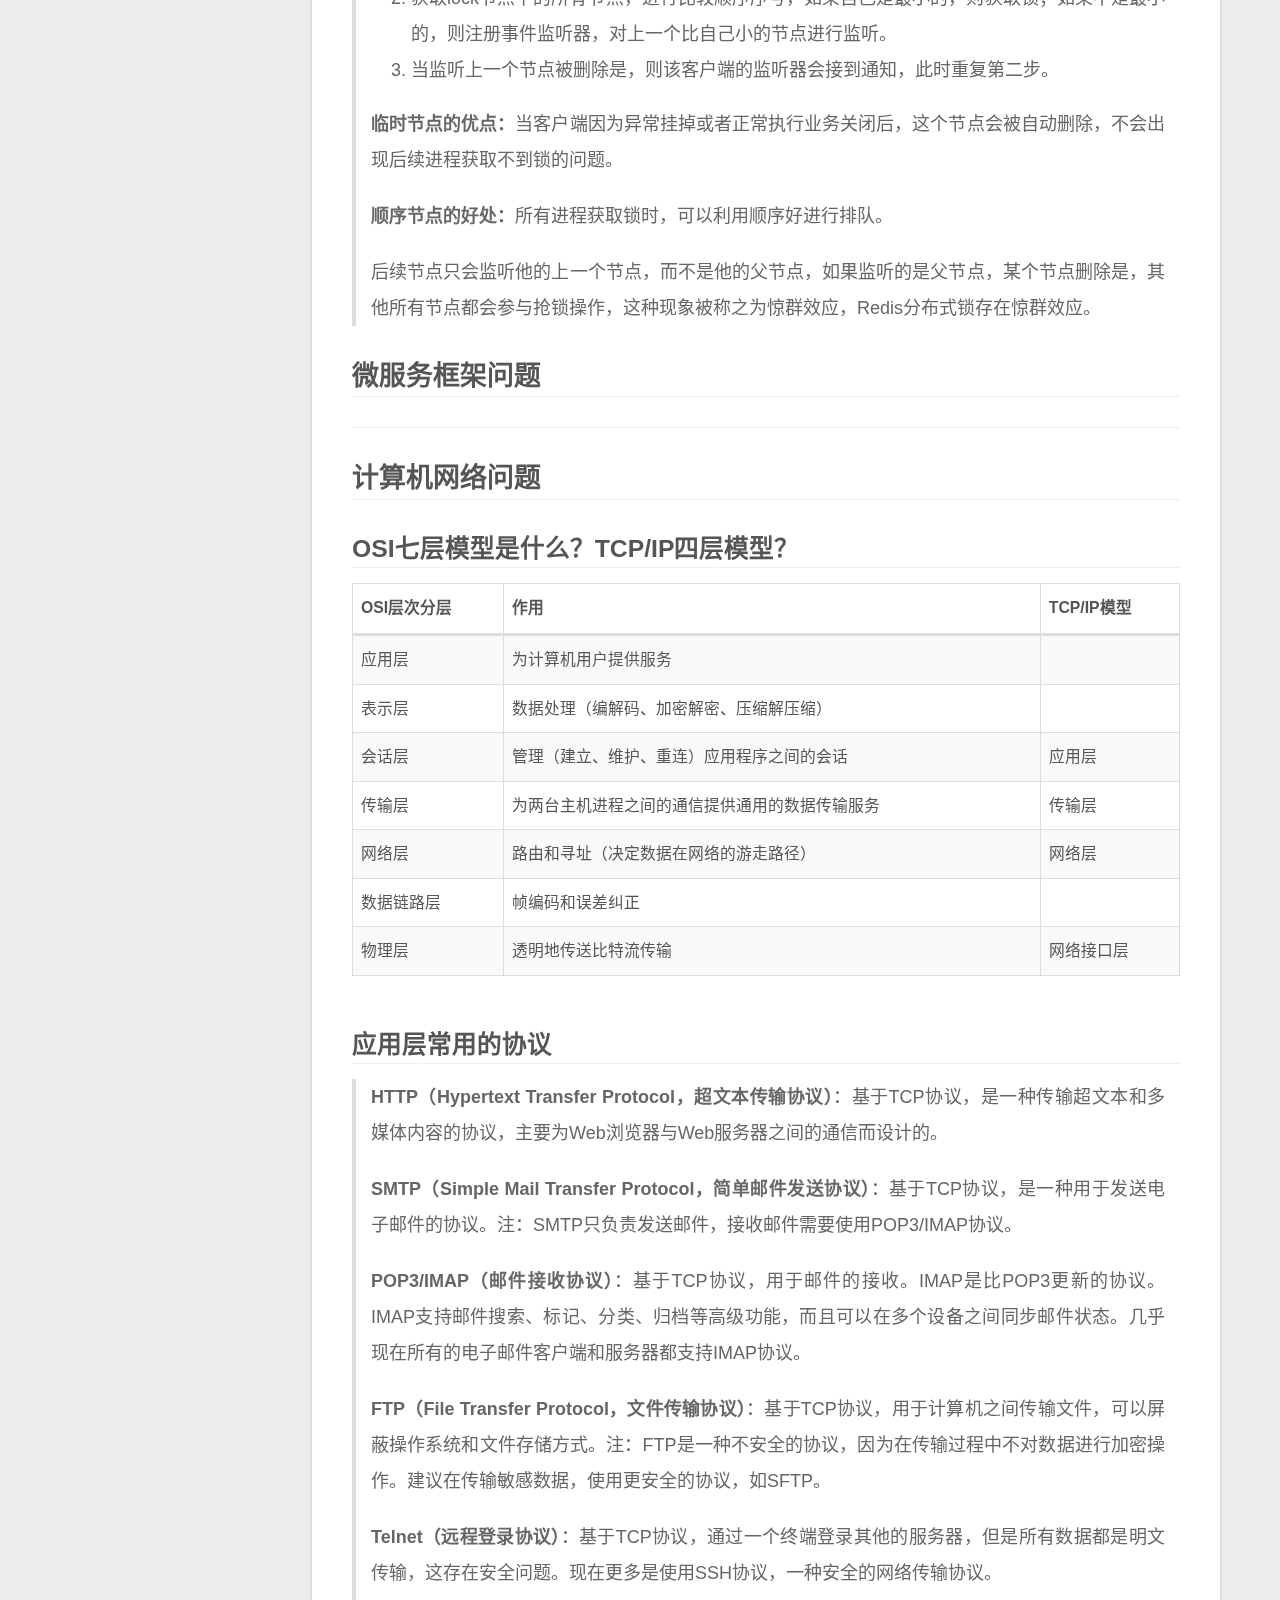
==== commit 30a06f75: "Site updated: 2023-07-28 09:35:06" ====
--- a/index.html
+++ b/index.html
@@ -215,7 +215,21 @@
               <time title="创建时间：2023-07-07 10:35:29 / 修改时间：10:39:50" itemprop="dateCreated datePublished" datetime="2023-07-07T10:35:29+08:00">2023-07-07</time>
             </span>
 
-          
+          <br>
+            <span class="post-meta-item" title="本文字数">
+              <span class="post-meta-item-icon">
+                <i class="far fa-file-word"></i>
+              </span>
+                <span class="post-meta-item-text">本文字数：</span>
+              <span>11k</span>
+            </span>
+            <span class="post-meta-item" title="阅读时长">
+              <span class="post-meta-item-icon">
+                <i class="far fa-clock"></i>
+              </span>
+                <span class="post-meta-item-text">阅读时长 &asymp;</span>
+              <span>20 分钟</span>
+            </span>
 
         </div>
       </header>
@@ -626,7 +640,21 @@
               <time title="创建时间：2023-03-27 20:12:07" itemprop="dateCreated datePublished" datetime="2023-03-27T20:12:07+08:00">2023-03-27</time>
             </span>
 
-          
+          <br>
+            <span class="post-meta-item" title="本文字数">
+              <span class="post-meta-item-icon">
+                <i class="far fa-file-word"></i>
+              </span>
+                <span class="post-meta-item-text">本文字数：</span>
+              <span>156</span>
+            </span>
+            <span class="post-meta-item" title="阅读时长">
+              <span class="post-meta-item-icon">
+                <i class="far fa-clock"></i>
+              </span>
+                <span class="post-meta-item-text">阅读时长 &asymp;</span>
+              <span>1 分钟</span>
+            </span>
 
         </div>
       </header>
@@ -696,7 +724,21 @@
                 <time title="修改时间：2023-03-24 08:56:56" itemprop="dateModified" datetime="2023-03-24T08:56:56+08:00">2023-03-24</time>
               </span>
 
-          
+          <br>
+            <span class="post-meta-item" title="本文字数">
+              <span class="post-meta-item-icon">
+                <i class="far fa-file-word"></i>
+              </span>
+                <span class="post-meta-item-text">本文字数：</span>
+              <span>8.4k</span>
+            </span>
+            <span class="post-meta-item" title="阅读时长">
+              <span class="post-meta-item-icon">
+                <i class="far fa-clock"></i>
+              </span>
+                <span class="post-meta-item-text">阅读时长 &asymp;</span>
+              <span>15 分钟</span>
+            </span>
 
         </div>
       </header>
@@ -1025,7 +1067,21 @@
                 <time title="修改时间：2023-07-06 09:48:48" itemprop="dateModified" datetime="2023-07-06T09:48:48+08:00">2023-07-06</time>
               </span>
 
-          
+          <br>
+            <span class="post-meta-item" title="本文字数">
+              <span class="post-meta-item-icon">
+                <i class="far fa-file-word"></i>
+              </span>
+                <span class="post-meta-item-text">本文字数：</span>
+              <span>2.9k</span>
+            </span>
+            <span class="post-meta-item" title="阅读时长">
+              <span class="post-meta-item-icon">
+                <i class="far fa-clock"></i>
+              </span>
+                <span class="post-meta-item-text">阅读时长 &asymp;</span>
+              <span>5 分钟</span>
+            </span>
 
         </div>
       </header>
@@ -1081,7 +1137,7 @@
 <p><img src="/../pic/%E8%AE%BE%E7%BD%AEssh5.PNG" alt="设置ssh5"></p>
 <p>添加成功后</p>
 <blockquote>
-<p>输入：ssh -T <a href="mailto:&#x67;&#105;&#x74;&#x40;&#103;&#x69;&#116;&#104;&#x75;&#x62;&#x2e;&#x63;&#111;&#x6d;">&#x67;&#105;&#x74;&#x40;&#103;&#x69;&#116;&#104;&#x75;&#x62;&#x2e;&#x63;&#111;&#x6d;</a></p>
+<p>输入：ssh -T <a href="mailto:&#103;&#x69;&#x74;&#x40;&#103;&#x69;&#116;&#104;&#117;&#98;&#x2e;&#x63;&#x6f;&#109;">&#103;&#x69;&#x74;&#x40;&#103;&#x69;&#116;&#104;&#117;&#98;&#x2e;&#x63;&#x6f;&#109;</a></p>
 </blockquote>
 <p>第一次使用会出现这种，输入yes即可</p>
 <p><img src="/../pic/%E8%AE%BE%E7%BD%AEssh6.PNG" alt="设置ssh6"></p>
@@ -1259,7 +1315,21 @@
               <time title="创建时间：2023-03-14 14:27:31 / 修改时间：14:28:03" itemprop="dateCreated datePublished" datetime="2023-03-14T14:27:31+08:00">2023-03-14</time>
             </span>
 
-          
+          <br>
+            <span class="post-meta-item" title="本文字数">
+              <span class="post-meta-item-icon">
+                <i class="far fa-file-word"></i>
+              </span>
+                <span class="post-meta-item-text">本文字数：</span>
+              <span>2.4k</span>
+            </span>
+            <span class="post-meta-item" title="阅读时长">
+              <span class="post-meta-item-icon">
+                <i class="far fa-clock"></i>
+              </span>
+                <span class="post-meta-item-text">阅读时长 &asymp;</span>
+              <span>4 分钟</span>
+            </span>
 
         </div>
       </header>
@@ -1374,7 +1444,21 @@
               <time title="创建时间：2023-03-14 11:39:10 / 修改时间：11:39:48" itemprop="dateCreated datePublished" datetime="2023-03-14T11:39:10+08:00">2023-03-14</time>
             </span>
 
-          
+          <br>
+            <span class="post-meta-item" title="本文字数">
+              <span class="post-meta-item-icon">
+                <i class="far fa-file-word"></i>
+              </span>
+                <span class="post-meta-item-text">本文字数：</span>
+              <span>6.6k</span>
+            </span>
+            <span class="post-meta-item" title="阅读时长">
+              <span class="post-meta-item-icon">
+                <i class="far fa-clock"></i>
+              </span>
+                <span class="post-meta-item-text">阅读时长 &asymp;</span>
+              <span>12 分钟</span>
+            </span>
 
         </div>
       </header>
@@ -1477,7 +1561,21 @@
                 <time title="修改时间：2023-03-16 17:09:32" itemprop="dateModified" datetime="2023-03-16T17:09:32+08:00">2023-03-16</time>
               </span>
 
-          
+          <br>
+            <span class="post-meta-item" title="本文字数">
+              <span class="post-meta-item-icon">
+                <i class="far fa-file-word"></i>
+              </span>
+                <span class="post-meta-item-text">本文字数：</span>
+              <span>443</span>
+            </span>
+            <span class="post-meta-item" title="阅读时长">
+              <span class="post-meta-item-icon">
+                <i class="far fa-clock"></i>
+              </span>
+                <span class="post-meta-item-text">阅读时长 &asymp;</span>
+              <span>1 分钟</span>
+            </span>
 
         </div>
       </header>
@@ -1548,7 +1646,21 @@
                 <time title="修改时间：2023-03-28 22:11:31" itemprop="dateModified" datetime="2023-03-28T22:11:31+08:00">2023-03-28</time>
               </span>
 
-          
+          <br>
+            <span class="post-meta-item" title="本文字数">
+              <span class="post-meta-item-icon">
+                <i class="far fa-file-word"></i>
+              </span>
+                <span class="post-meta-item-text">本文字数：</span>
+              <span>4.2k</span>
+            </span>
+            <span class="post-meta-item" title="阅读时长">
+              <span class="post-meta-item-icon">
+                <i class="far fa-clock"></i>
+              </span>
+                <span class="post-meta-item-text">阅读时长 &asymp;</span>
+              <span>8 分钟</span>
+            </span>
 
         </div>
       </header>
@@ -1725,7 +1837,21 @@
               <time title="创建时间：2023-03-06 10:31:13" itemprop="dateCreated datePublished" datetime="2023-03-06T10:31:13+08:00">2023-03-06</time>
             </span>
 
-          
+          <br>
+            <span class="post-meta-item" title="本文字数">
+              <span class="post-meta-item-icon">
+                <i class="far fa-file-word"></i>
+              </span>
+                <span class="post-meta-item-text">本文字数：</span>
+              <span>367</span>
+            </span>
+            <span class="post-meta-item" title="阅读时长">
+              <span class="post-meta-item-icon">
+                <i class="far fa-clock"></i>
+              </span>
+                <span class="post-meta-item-text">阅读时长 &asymp;</span>
+              <span>1 分钟</span>
+            </span>
 
         </div>
       </header>
@@ -1865,6 +1991,16 @@
     <i class="fa fa-heart"></i>
   </span>
   <span class="author" itemprop="copyrightHolder">yqlt</span>
+    <span class="post-meta-divider">|</span>
+    <span class="post-meta-item-icon">
+      <i class="fa fa-chart-area"></i>
+    </span>
+    <span title="站点总字数">36k</span>
+    <span class="post-meta-divider">|</span>
+    <span class="post-meta-item-icon">
+      <i class="fa fa-coffee"></i>
+    </span>
+    <span title="站点阅读时长">1:06</span>
 </div>
   <div class="powered-by">由 <a href="https://hexo.io/" class="theme-link" rel="noopener" target="_blank">Hexo</a> & <a href="https://theme-next.org/" class="theme-link" rel="noopener" target="_blank">NexT.Gemini</a> 强力驱动
   </div>
--- a/css/main.css
+++ b/css/main.css
@@ -1169,7 +1169,7 @@
 }
 .links-of-author a::before,
 .links-of-author span.exturl::before {
-  background: #8fd955;
+  background: #ff4ef0;
   border-radius: 50%;
   content: ' ';
   display: inline-block;
